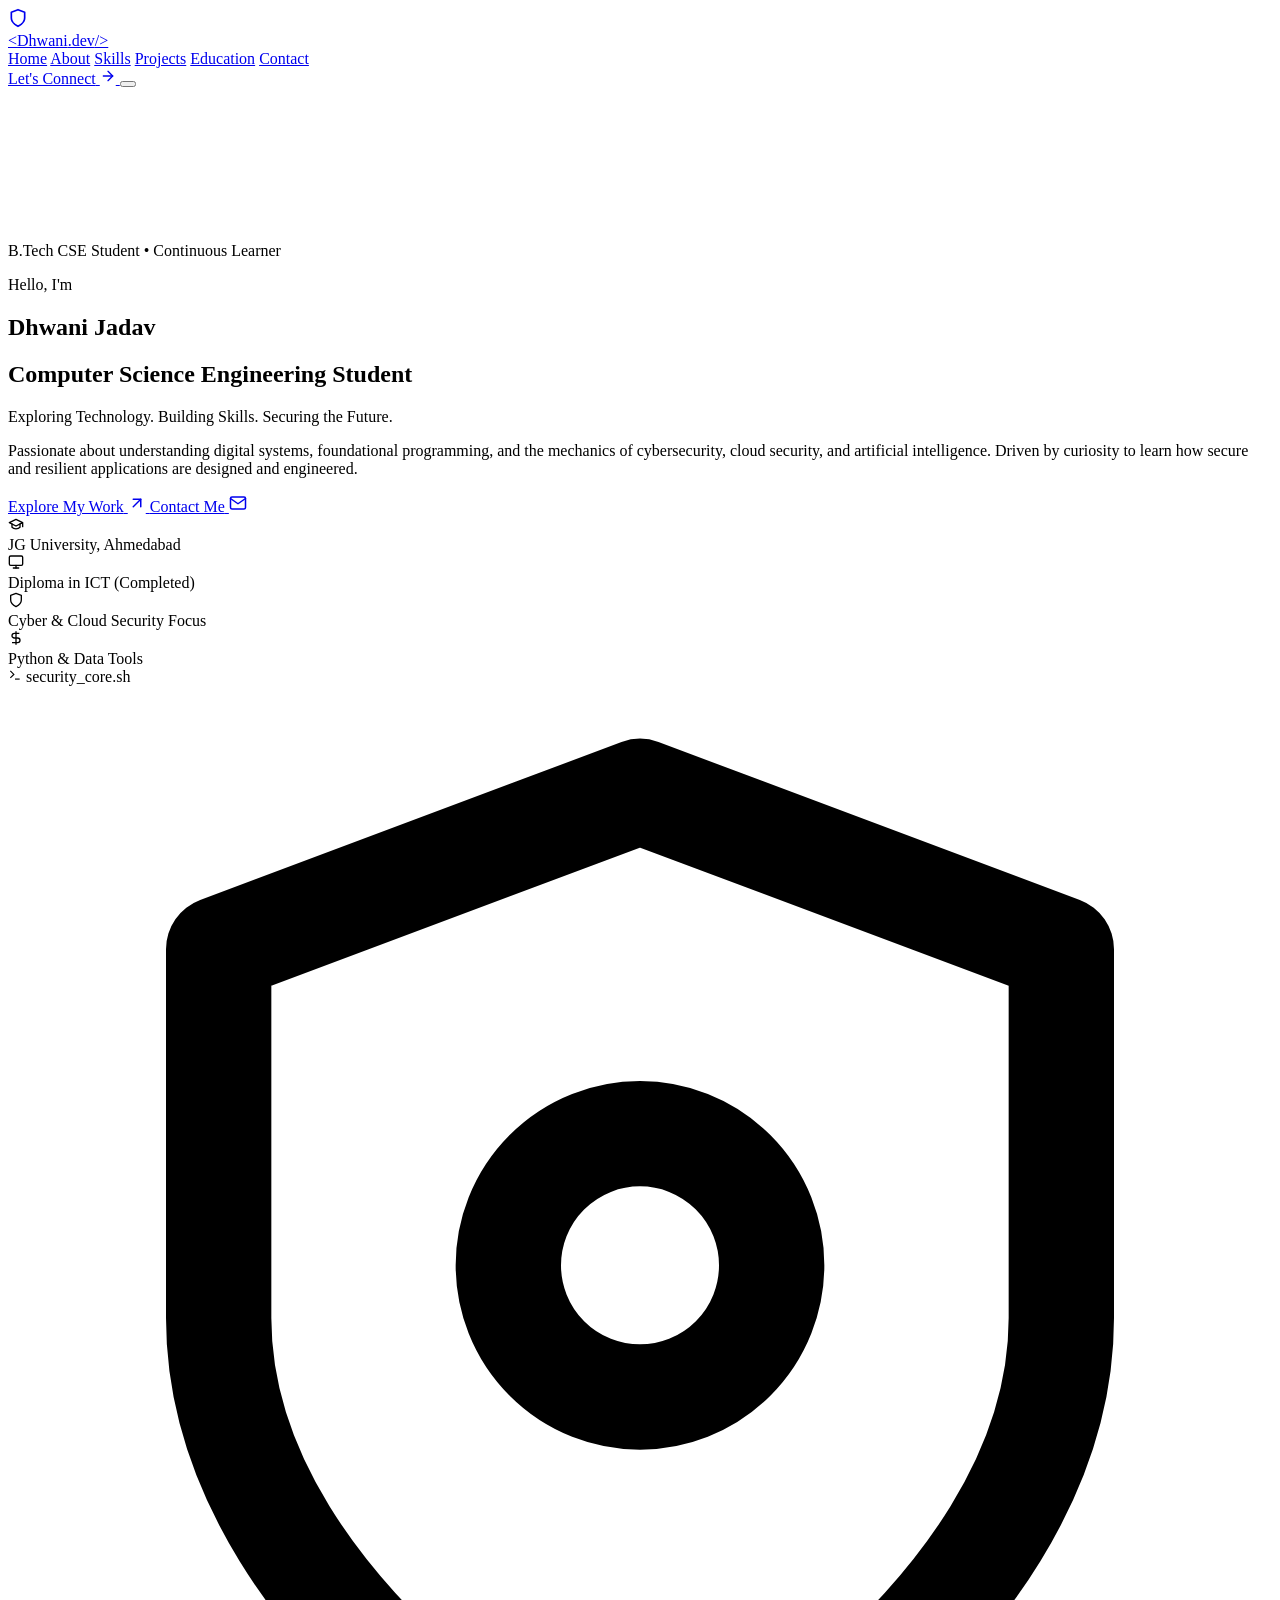
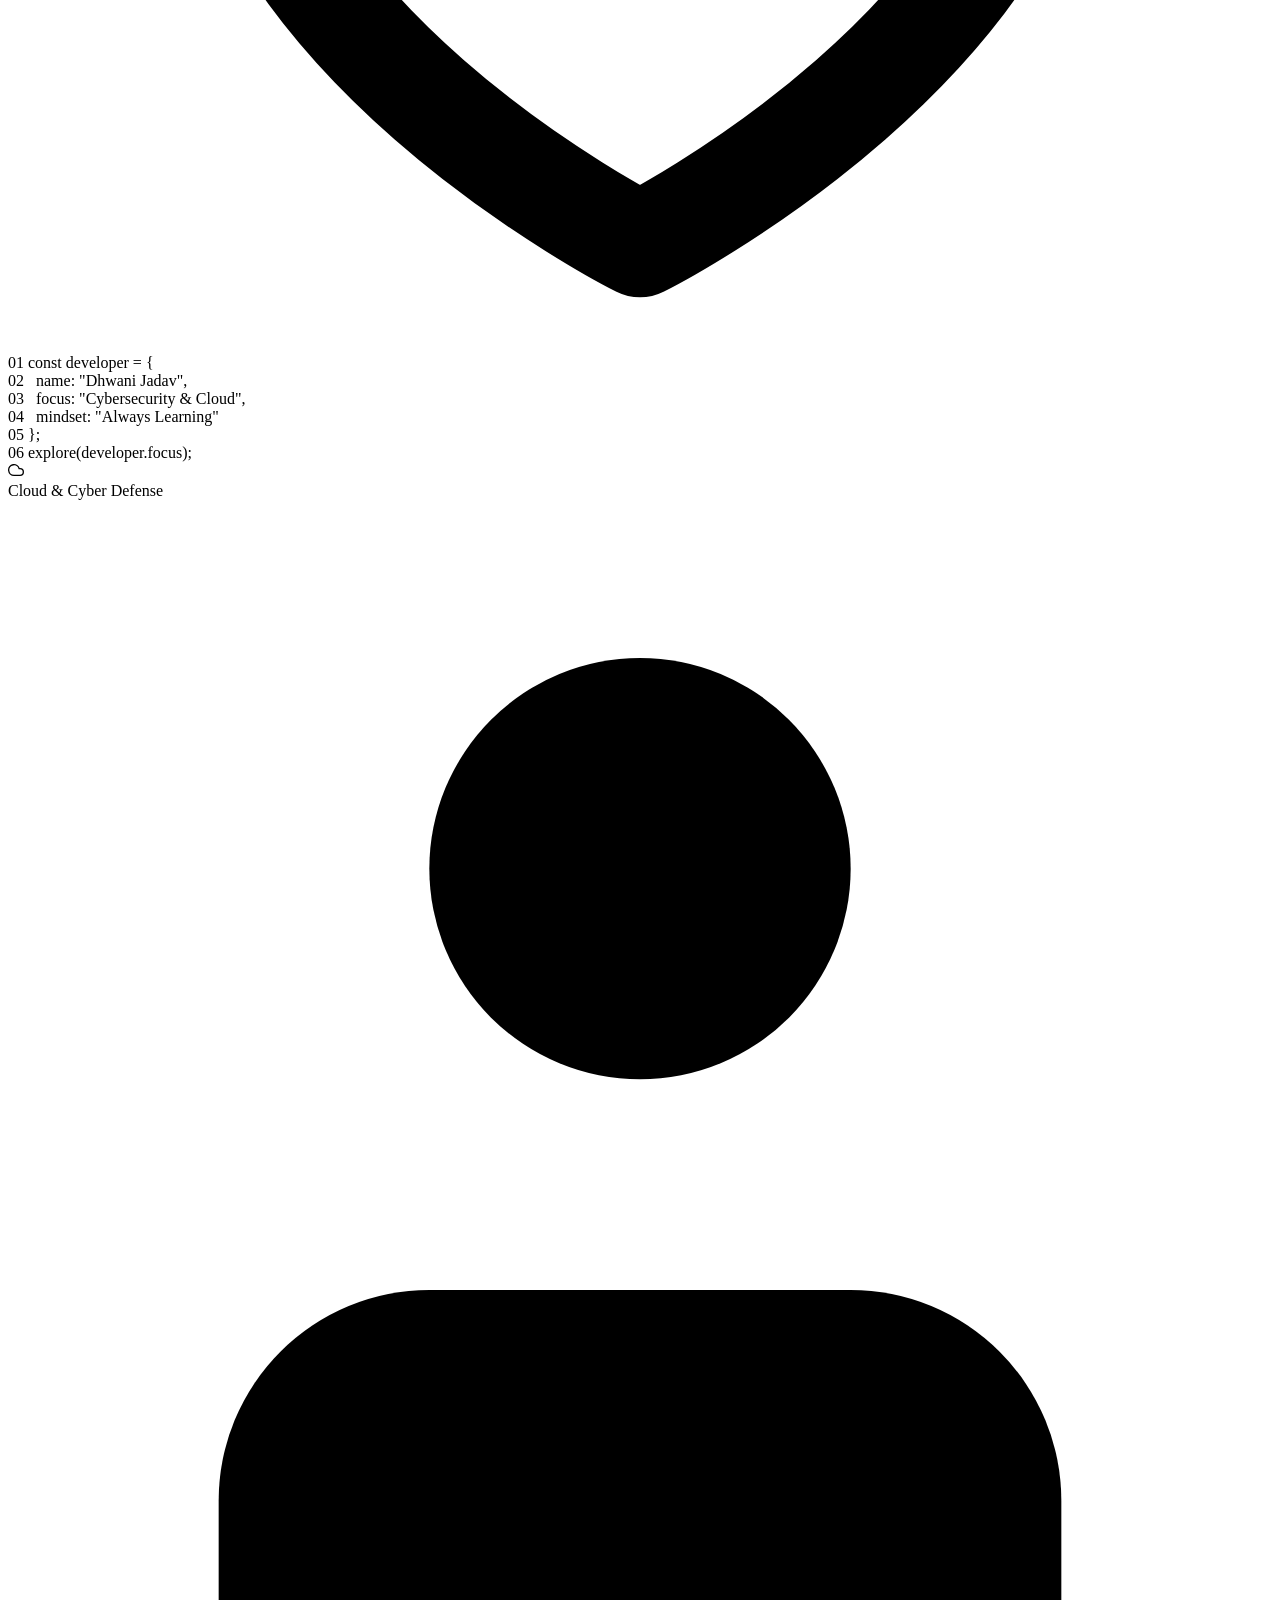
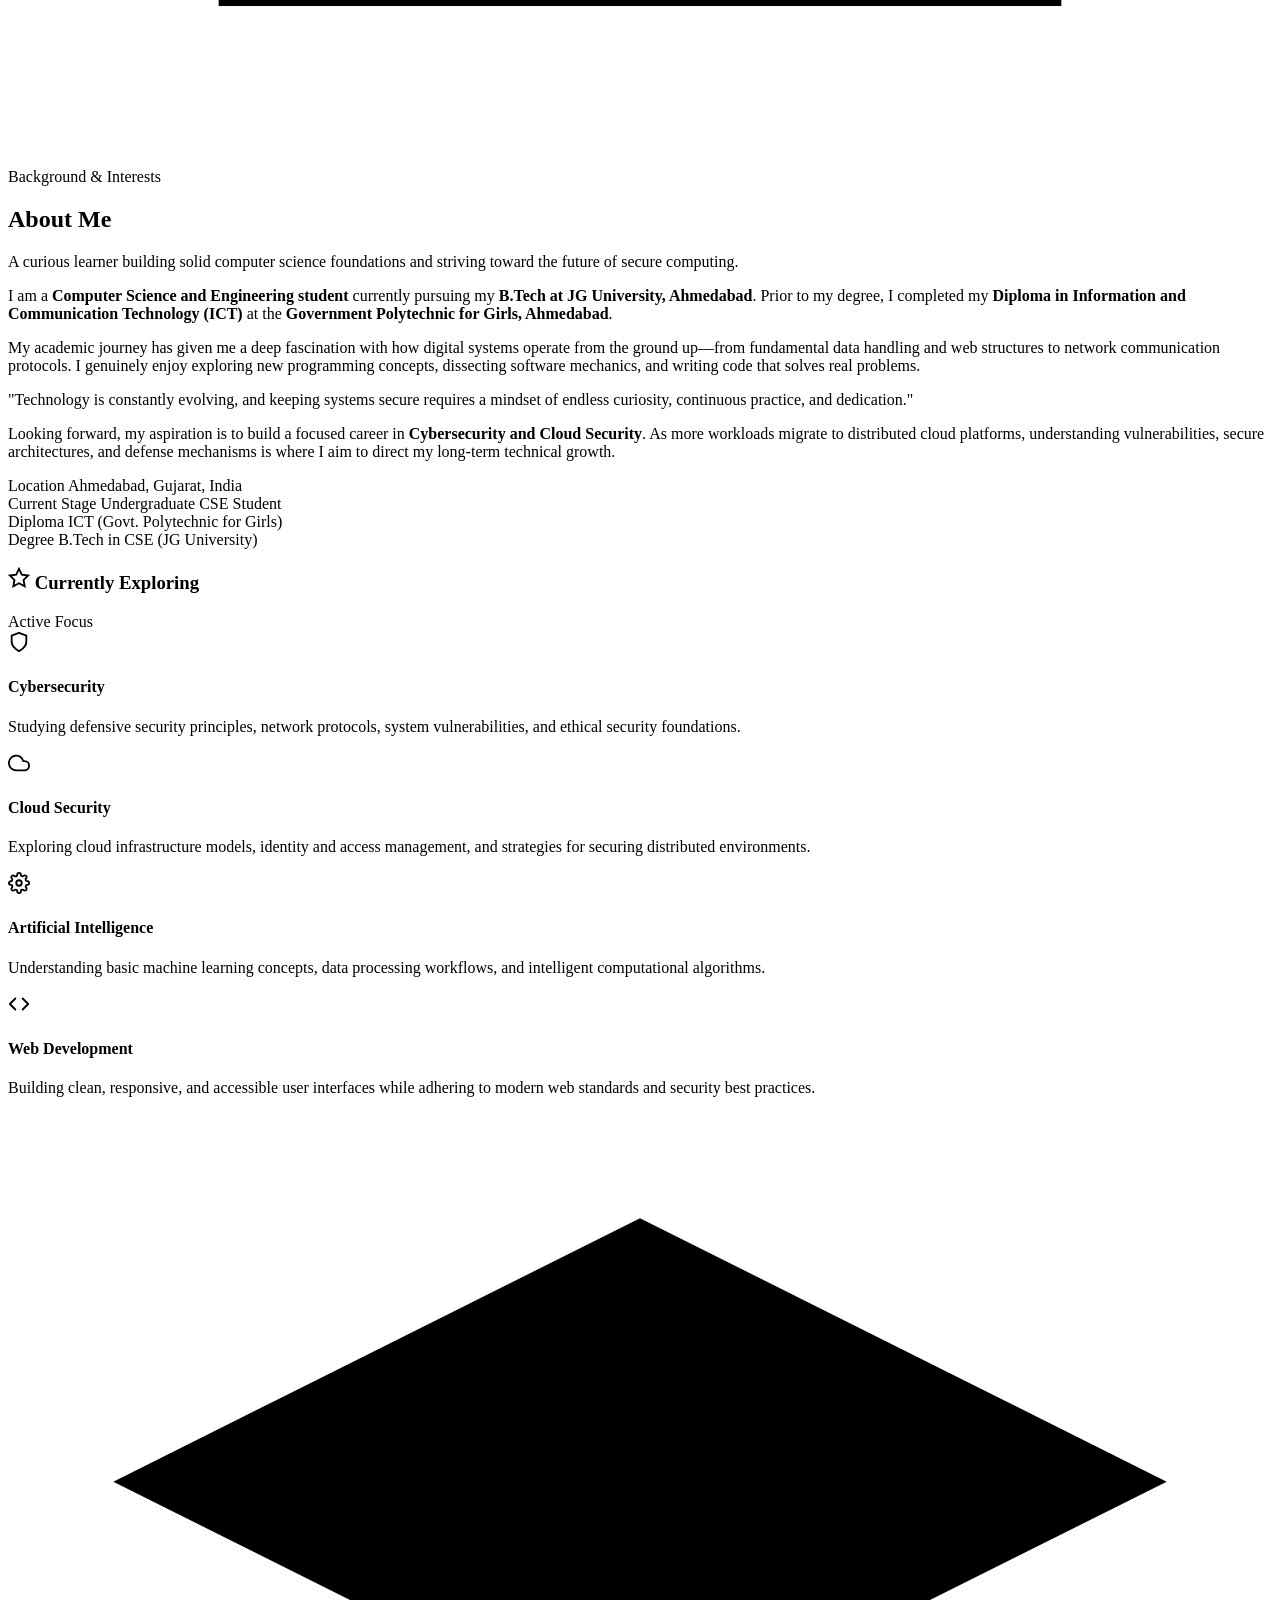
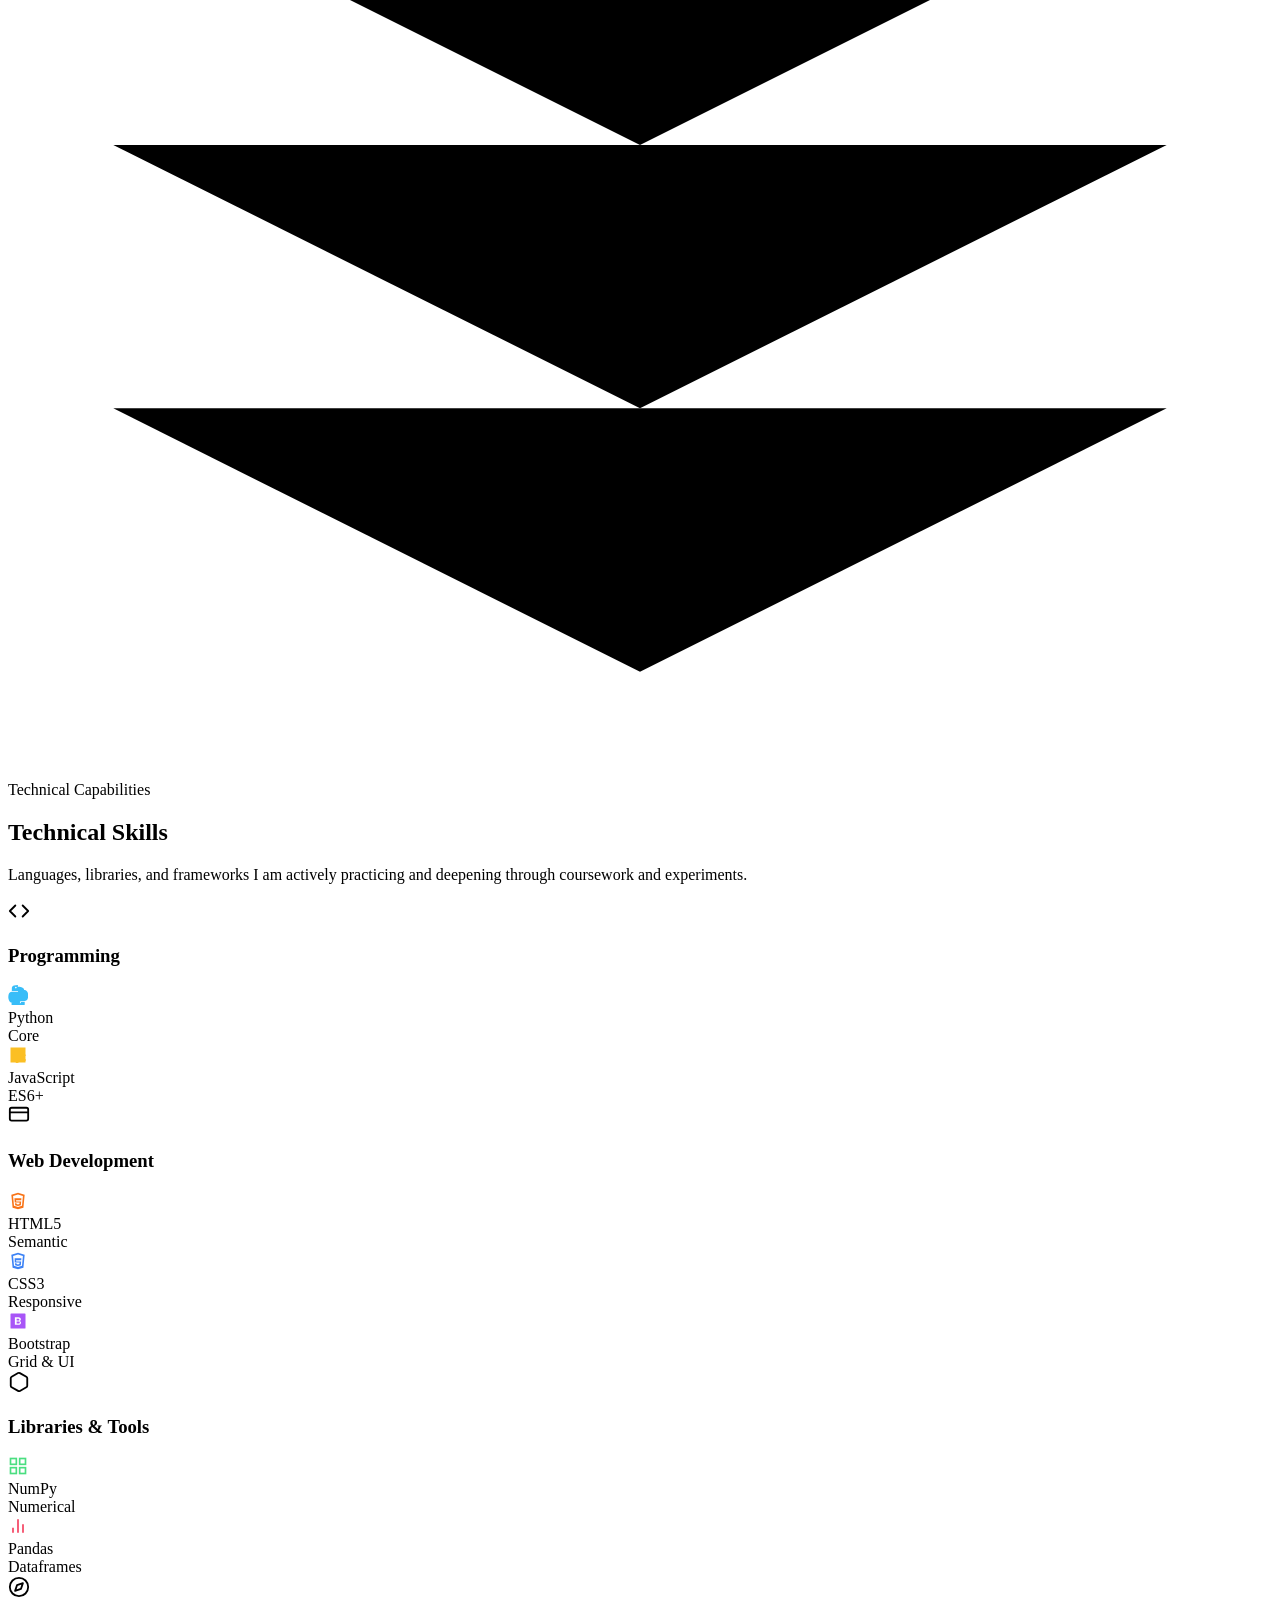
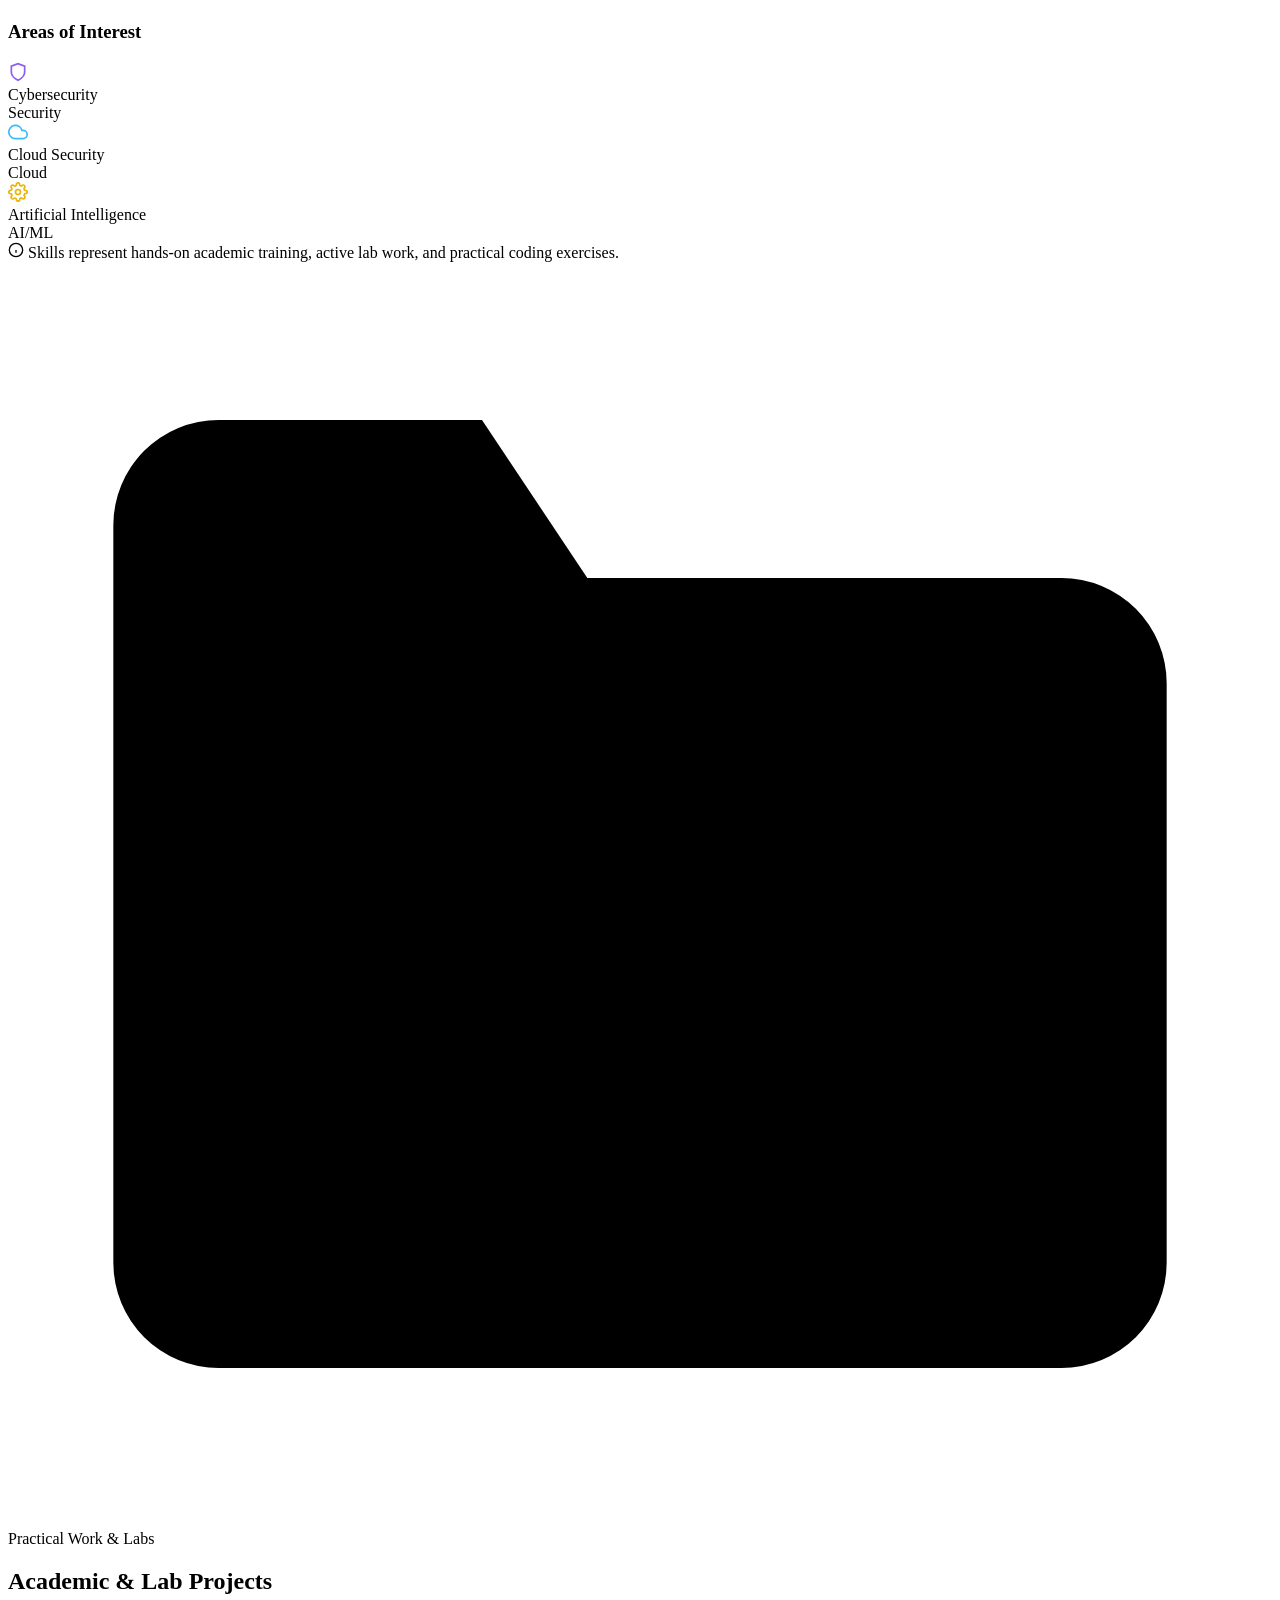
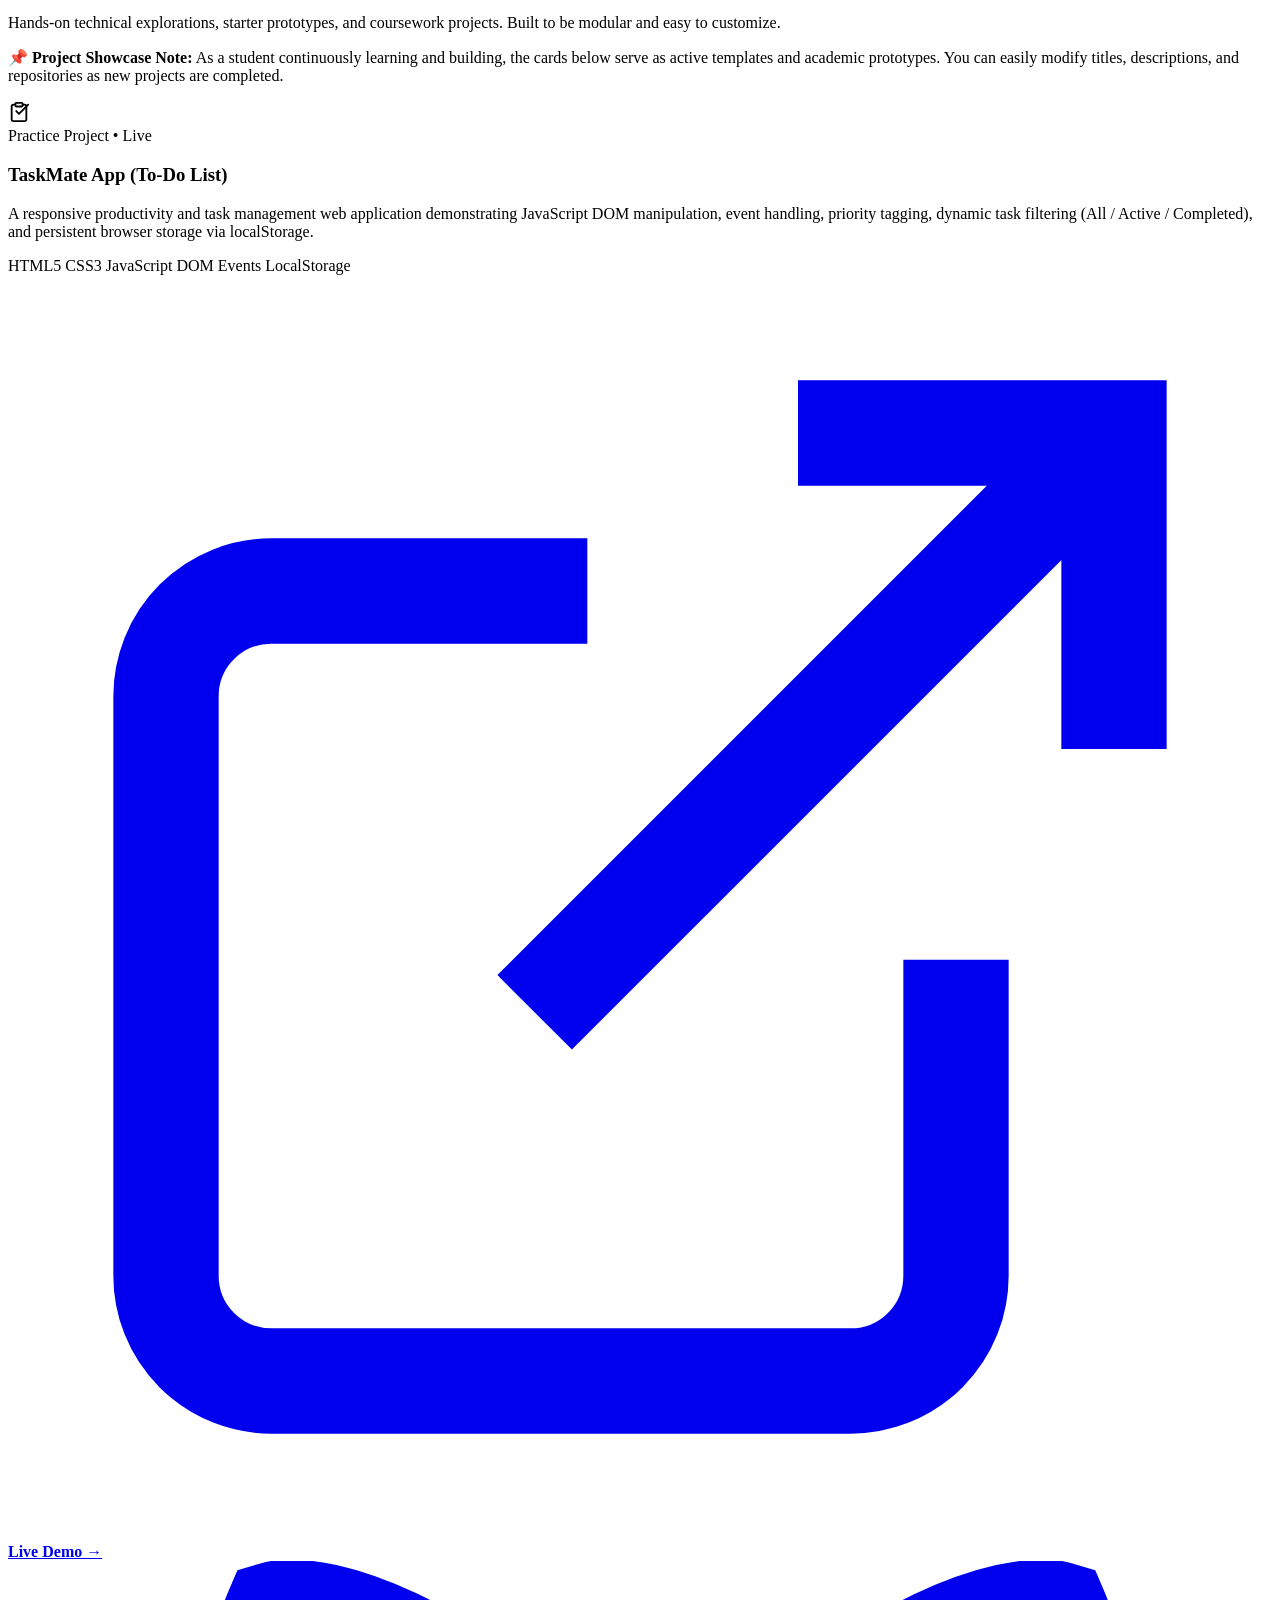
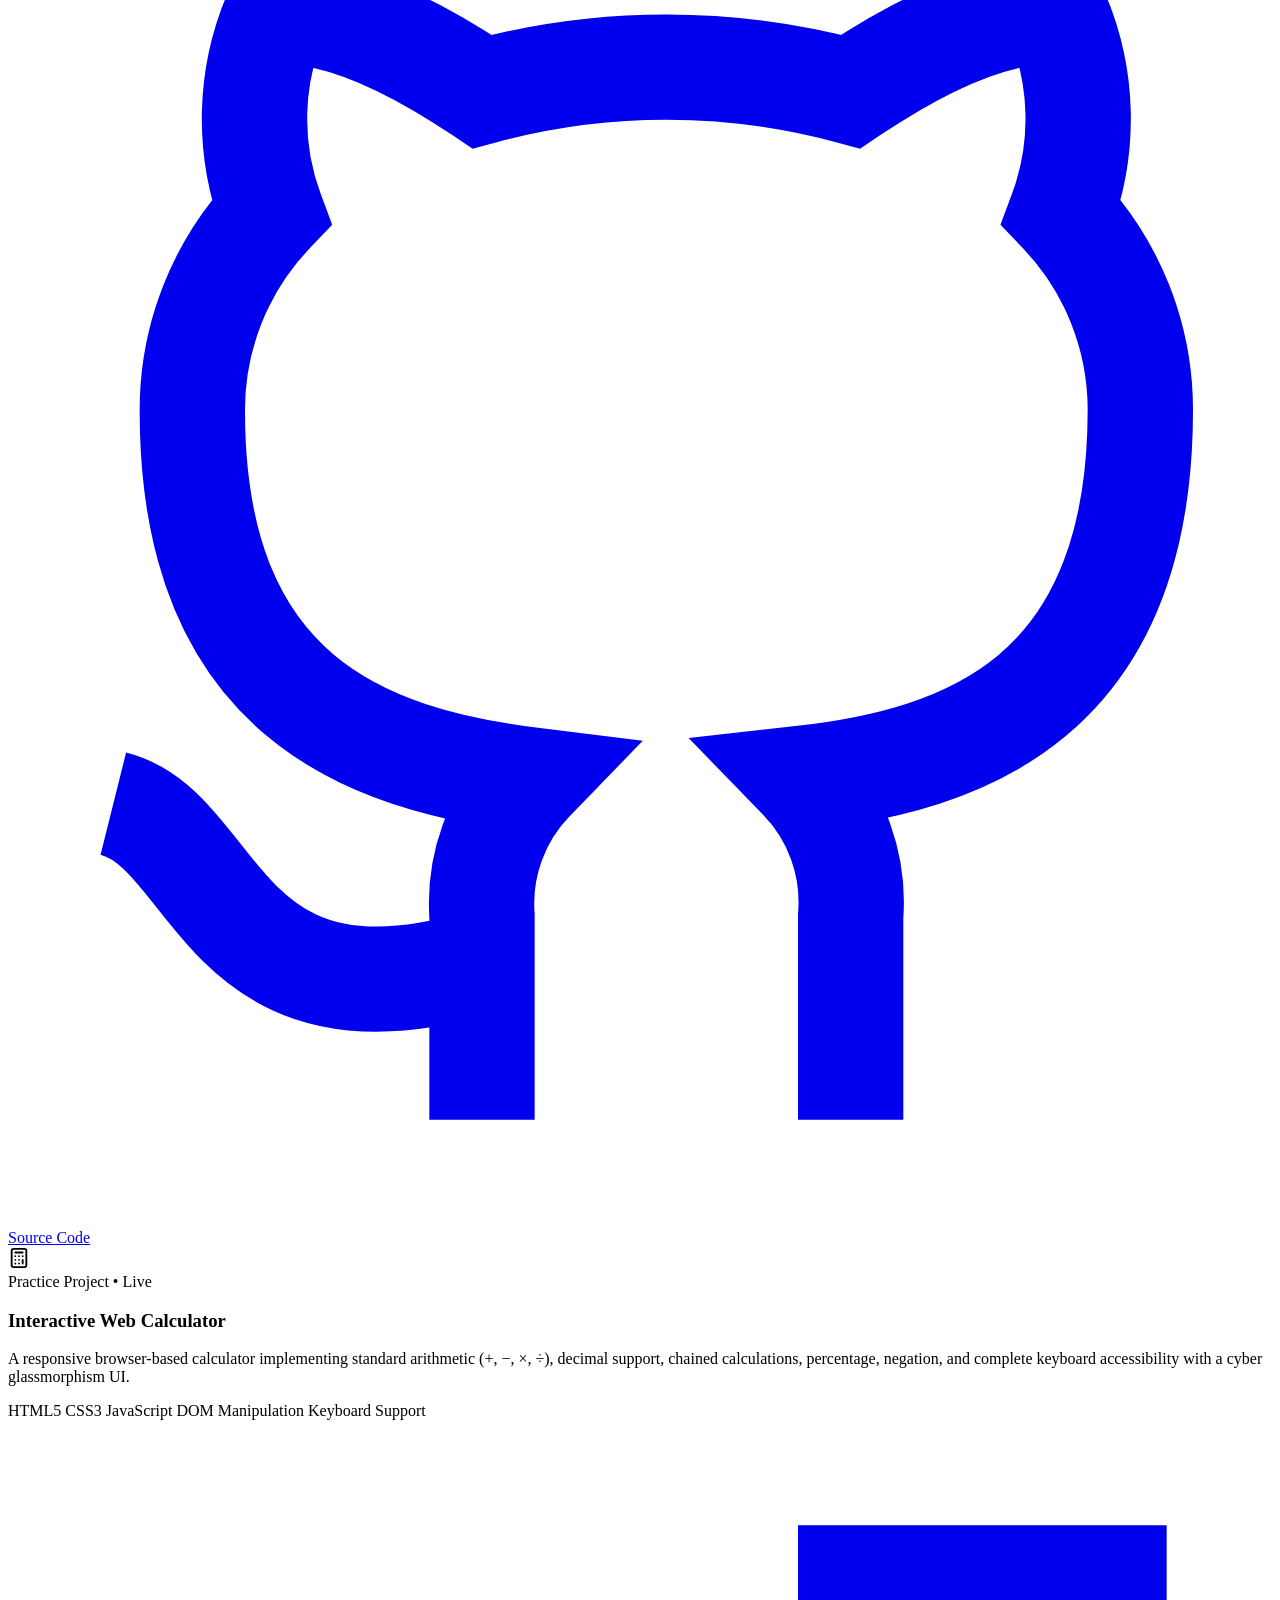
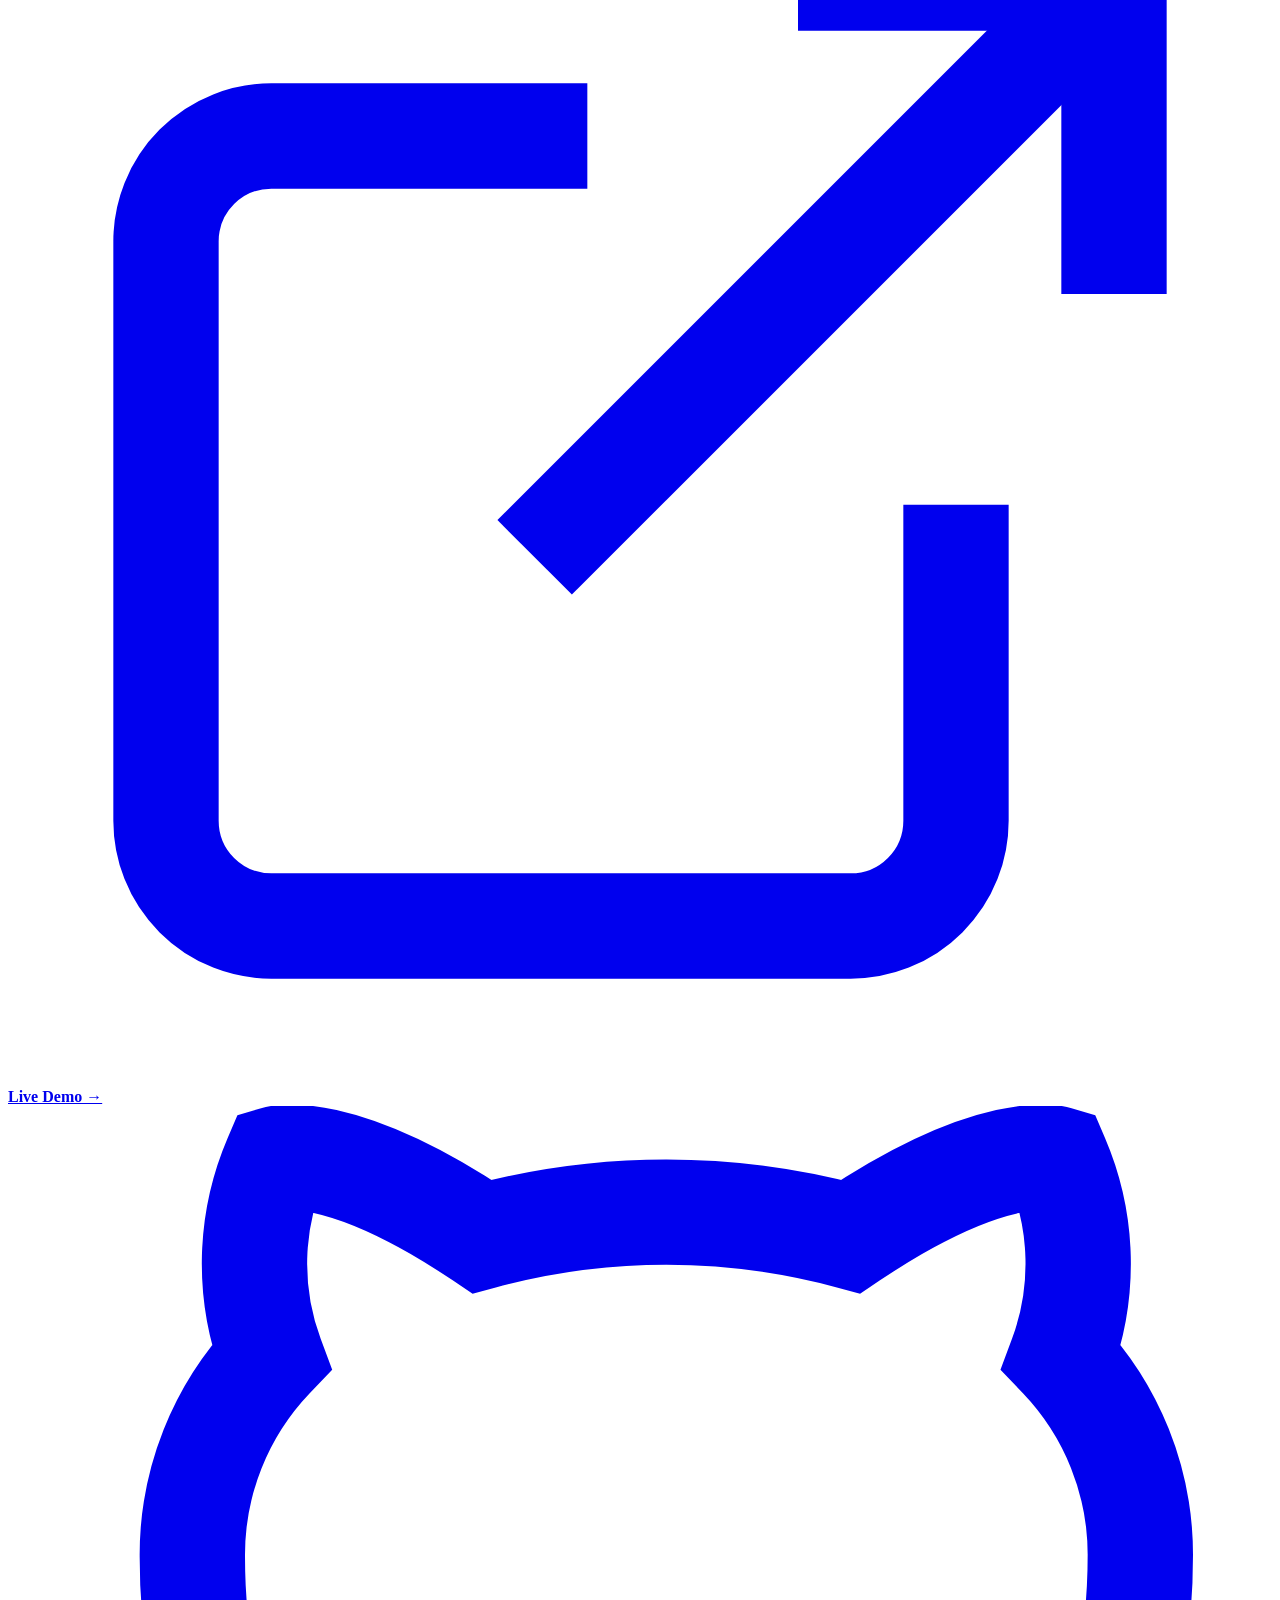
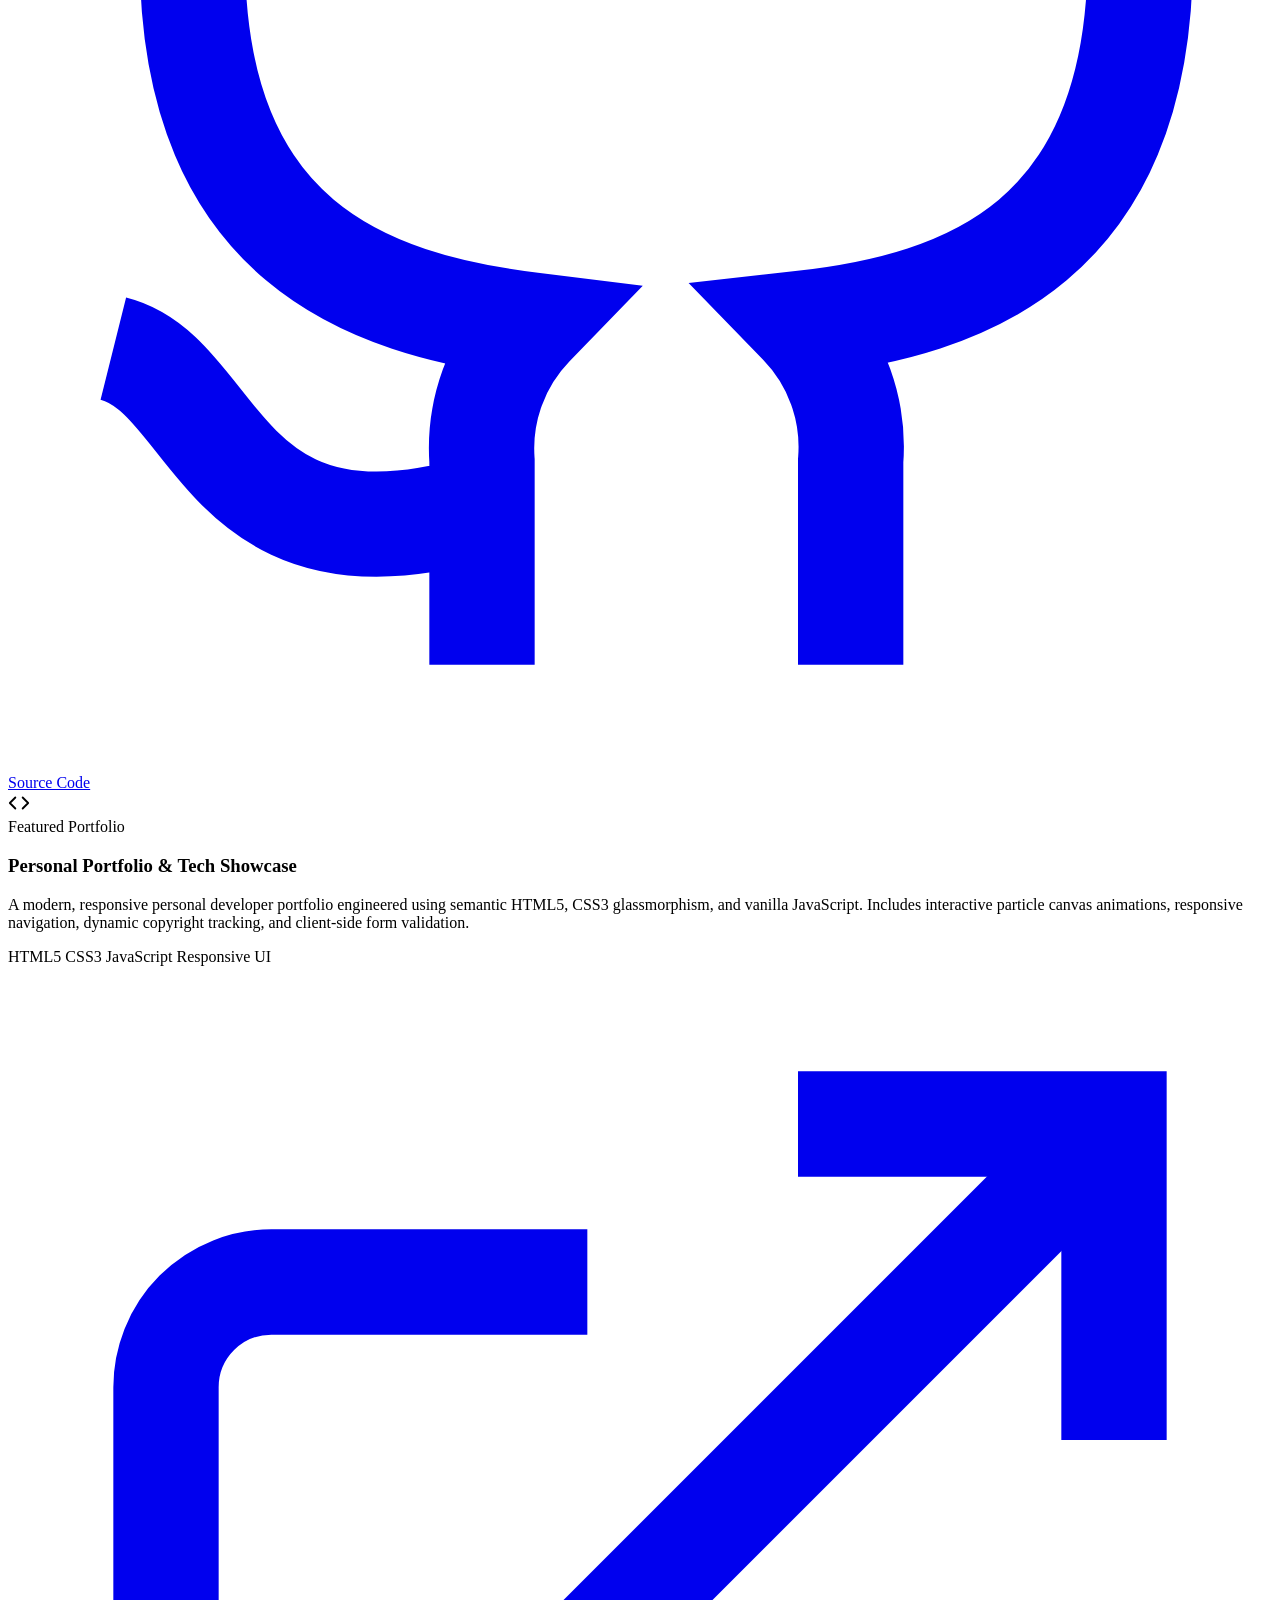
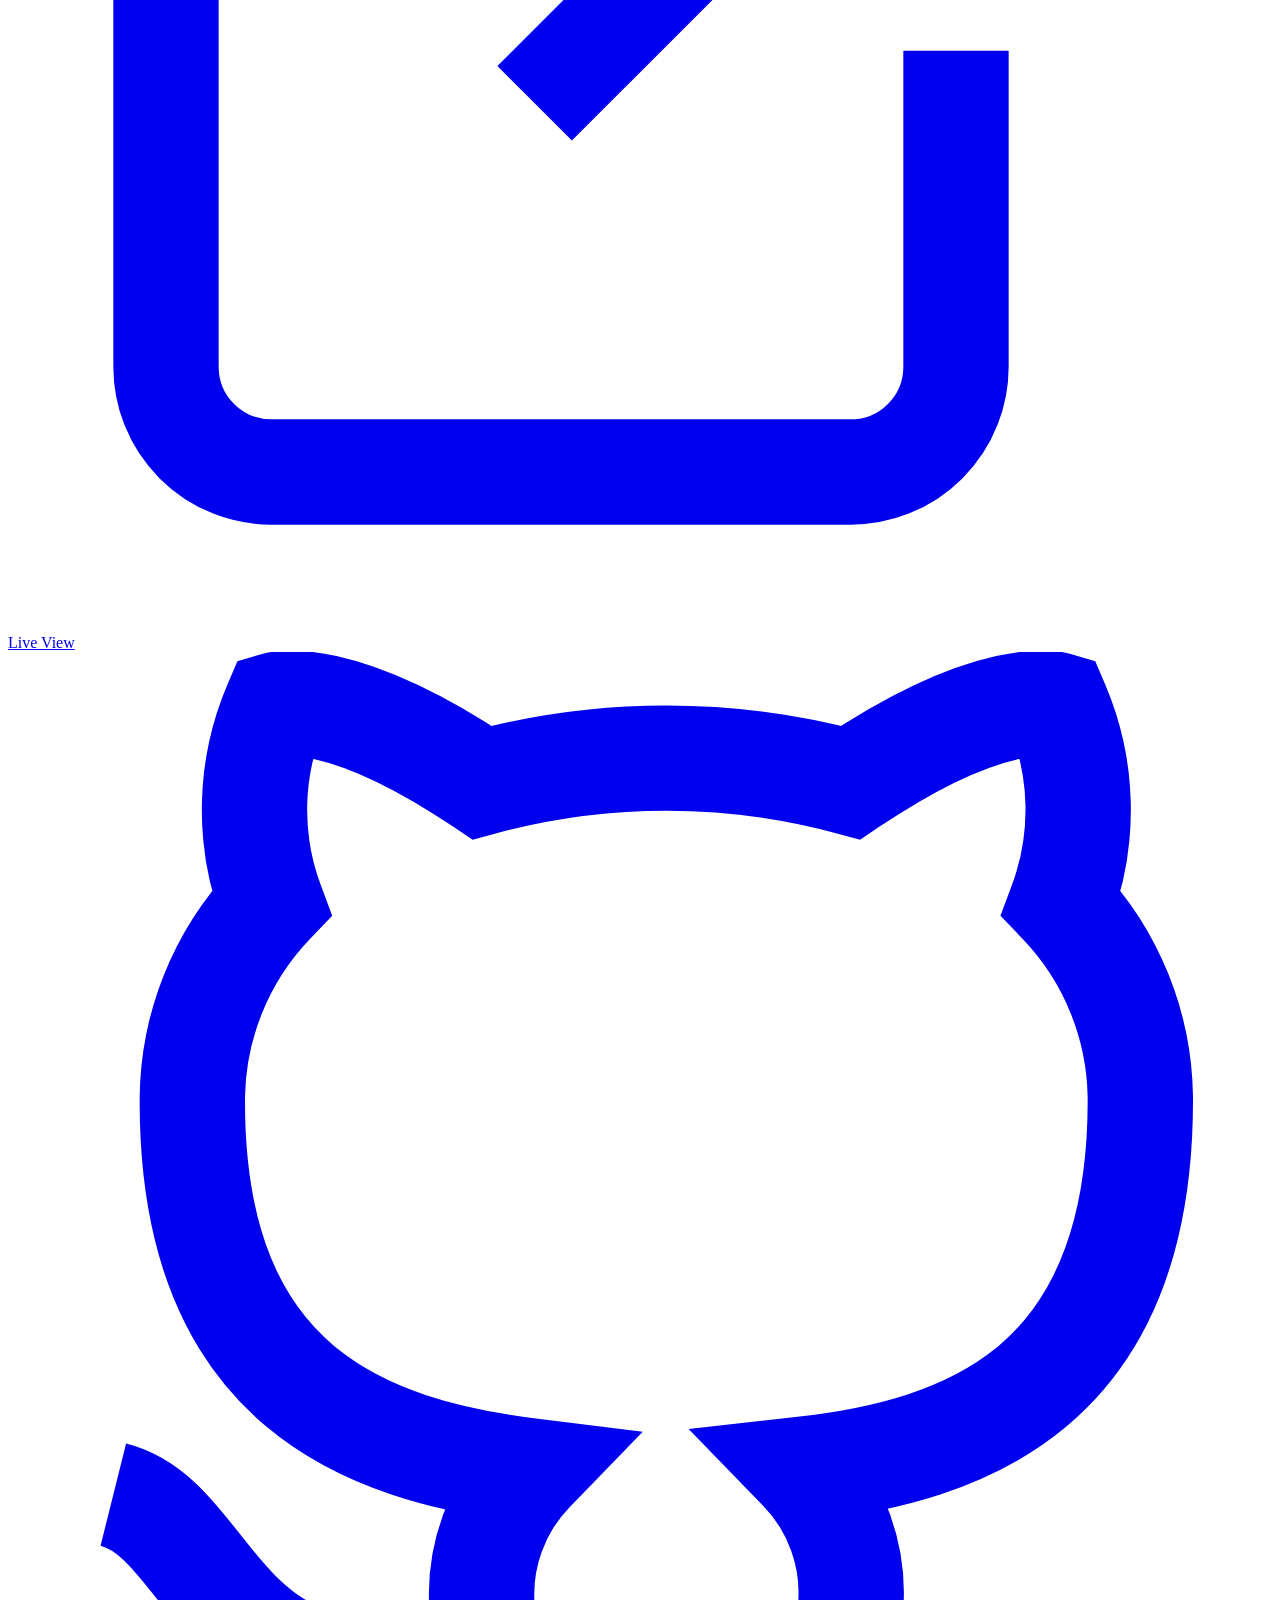
==== index.html @ 2478a81f "feat(html): implement semantic structure, navigation, and portfolio sections" ====
<!DOCTYPE html>
<html lang="en">

<head>
    <meta charset="UTF-8">
    <meta name="viewport" content="width=device-width, initial-scale=1.0">
    <meta name="description"
        content="Dhwani Jadav - Computer Science Engineering Student at JG University. Aspiring cybersecurity and cloud security professional. Exploring technology, programming, and secure digital systems.">
    <meta name="keywords"
        content="Dhwani Jadav, Portfolio, Computer Science, Cybersecurity, Cloud Security, Python, Web Development, JG University">
    <meta name="author" content="Dhwani Jadav">
    <title>Dhwani Jadav | Computer Science Engineering Student & Tech Explorer</title>

    <!-- Google Fonts: Plus Jakarta Sans & JetBrains Mono -->
    <link rel="preconnect" href="https://fonts.googleapis.com">
    <link rel="preconnect" href="https://fonts.gstatic.com" crossorigin>
    <link
        href="https://fonts.googleapis.com/css2?family=JetBrains+Mono:wght@400;500;600&family=Plus+Jakarta+Sans:wght@400;500;600;700;800&display=swap"
        rel="stylesheet">

    <!-- Core Stylesheet -->
    <link rel="stylesheet" href="style.css">
</head>

<body>

    <!-- Background Ambient Glowing Orbs -->
    <div class="ambient-glow" aria-hidden="true">
        <div class="glow-orb glow-orb-1"></div>
        <div class="glow-orb glow-orb-2"></div>
        <div class="glow-orb glow-orb-3"></div>
    </div>

    <!-- Background Cyber Grid Mesh -->
    <div class="cyber-grid" aria-hidden="true"></div>

    <!-- ==========================================================================
       HEADER & NAVIGATION BAR
       ========================================================================== -->
    <header class="navbar" role="banner">
        <div class="container nav-container">
            <!-- Personal Logo -->
            <a href="#home" class="nav-logo" aria-label="Dhwani Jadav Home">
                <div class="logo-icon">
                    <!-- Cyber Shield Icon -->
                    <svg viewBox="0 0 24 24" width="20" height="20" fill="none" stroke="currentColor" stroke-width="2"
                        stroke-linecap="round" stroke-linejoin="round">
                        <path d="M12 22s8-4 8-10V5l-8-3-8 3v7c0 6 8 10 8 10z" />
                    </svg>
                </div>
                <div class="logo-text">
                    <span class="logo-bracket">&lt;</span>Dhwani<span class="logo-accent">.dev</span><span
                        class="logo-bracket">/&gt;</span>
                </div>
            </a>

            <!-- Navigation Links -->
            <nav class="nav-menu" role="navigation" aria-label="Main Navigation">
                <a href="#home" class="nav-link active">Home</a>
                <a href="#about" class="nav-link">About</a>
                <a href="#skills" class="nav-link">Skills</a>
                <a href="#projects" class="nav-link">Projects</a>
                <a href="#education" class="nav-link">Education</a>
                <a href="#contact" class="nav-link">Contact</a>
            </nav>

            <!-- Desktop Connect CTA -->
            <a href="#contact" class="nav-cta-btn">
                <span>Let's Connect</span>
                <svg viewBox="0 0 24 24" width="16" height="16" fill="none" stroke="currentColor" stroke-width="2"
                    stroke-linecap="round" stroke-linejoin="round">
                    <line x1="5" y1="12" x2="19" y2="12"></line>
                    <polyline points="12 5 19 12 12 19"></polyline>
                </svg>
            </a>

            <!-- Mobile Hamburger Toggle Button -->
            <button class="nav-toggle" aria-label="Toggle Navigation Menu" aria-expanded="false">
                <span></span>
                <span></span>
                <span></span>
            </button>
        </div>
    </header>

    <!-- ==========================================================================
       MAIN CONTENT
       ========================================================================== -->
    <main id="main-content">

        <!-- ------------------------------------------------------------------------
         1. HERO SECTION
         ------------------------------------------------------------------------ -->
        <section id="home" class="hero" aria-label="Hero Section">
            <!-- Interactive Particle Canvas -->
            <canvas id="hero-canvas"></canvas>

            <div class="container hero-grid">
                <!-- Hero Text & Intro -->
                <div class="hero-content">
                    <div class="status-badge">
                        <span class="pulse-dot"></span>
                        <span>B.Tech CSE Student &bull; Continuous Learner</span>
                    </div>

                    <p class="hero-greeting">Hello, I'm</p>
                    <h1 class="hero-name"><span class="gradient-text">Dhwani Jadav</span></h1>
                    <h2 class="hero-role">Computer Science Engineering Student</h2>
                    <p class="hero-subtitle">Exploring Technology. Building Skills. Securing the Future.</p>

                    <p class="hero-description">
                        Passionate about understanding digital systems, foundational programming, and the mechanics of
                        cybersecurity, cloud security, and artificial intelligence. Driven by curiosity to learn how
                        secure
                        and resilient applications are designed and engineered.
                    </p>

                    <div class="hero-actions">
                        <a href="#projects" class="btn btn-primary">
                            <span>Explore My Work</span>
                            <svg viewBox="0 0 24 24" width="18" height="18" fill="none" stroke="currentColor"
                                stroke-width="2" stroke-linecap="round" stroke-linejoin="round">
                                <line x1="7" y1="17" x2="17" y2="7"></line>
                                <polyline points="7 7 17 7 17 17"></polyline>
                            </svg>
                        </a>
                        <a href="#contact" class="btn btn-secondary">
                            <span>Contact Me</span>
                            <svg viewBox="0 0 24 24" width="18" height="18" fill="none" stroke="currentColor"
                                stroke-width="2" stroke-linecap="round" stroke-linejoin="round">
                                <path d="M4 4h16c1.1 0 2 .9 2 2v12c0 1.1-.9 2-2 2H4c-1.1 0-2-.9-2-2V6c0-1.1.9-2 2-2z">
                                </path>
                                <polyline points="22,6 12,13 2,6"></polyline>
                            </svg>
                        </a>
                    </div>

                    <!-- Quick Highlight Badges -->
                    <div class="hero-highlights">
                        <div class="highlight-item">
                            <div class="highlight-icon">
                                <svg viewBox="0 0 24 24" width="16" height="16" fill="none" stroke="currentColor"
                                    stroke-width="2" stroke-linecap="round" stroke-linejoin="round">
                                    <path d="M22 10v6M2 10l10-5 10 5-10 5z"></path>
                                    <path d="M6 12v5c3 3 9 3 12 0v-5"></path>
                                </svg>
                            </div>
                            <span>JG University, Ahmedabad</span>
                        </div>

                        <div class="highlight-item">
                            <div class="highlight-icon">
                                <svg viewBox="0 0 24 24" width="16" height="16" fill="none" stroke="currentColor"
                                    stroke-width="2" stroke-linecap="round" stroke-linejoin="round">
                                    <rect x="2" y="3" width="20" height="14" rx="2" ry="2"></rect>
                                    <line x1="8" y1="21" x2="16" y2="21"></line>
                                    <line x1="12" y1="17" x2="12" y2="21"></line>
                                </svg>
                            </div>
                            <span>Diploma in ICT (Completed)</span>
                        </div>

                        <div class="highlight-item">
                            <div class="highlight-icon">
                                <svg viewBox="0 0 24 24" width="16" height="16" fill="none" stroke="currentColor"
                                    stroke-width="2" stroke-linecap="round" stroke-linejoin="round">
                                    <path d="M12 22s8-4 8-10V5l-8-3-8 3v7c0 6 8 10 8 10z" />
                                </svg>
                            </div>
                            <span>Cyber & Cloud Security Focus</span>
                        </div>
                    </div>
                </div>

                <!-- Hero Tech Visual (Futuristic Cyber Terminal & Core) -->
                <div class="hero-visual" aria-hidden="true">
                    <div class="tech-card-wrapper">

                        <!-- Floating Top Badge -->
                        <div class="floating-badge badge-top-left">
                            <div class="badge-icon">
                                <svg viewBox="0 0 24 24" width="16" height="16" fill="none" stroke="currentColor"
                                    stroke-width="2">
                                    <path d="M12 2v20M17 5H9.5a3.5 3.5 0 0 0 0 7h5a3.5 3.5 0 0 1 0 7H6"></path>
                                </svg>
                            </div>
                            <span>Python &amp; Data Tools</span>
                        </div>

                        <!-- Terminal Visual Card -->
                        <div class="tech-terminal-card">
                            <div class="terminal-header">
                                <div class="terminal-dots">
                                    <span></span>
                                    <span></span>
                                    <span></span>
                                </div>
                                <div class="terminal-title">
                                    <svg viewBox="0 0 24 24" width="14" height="14" fill="none" stroke="currentColor"
                                        stroke-width="2">
                                        <polyline points="4 17 10 11 4 5"></polyline>
                                        <line x1="12" y1="19" x2="20" y2="19"></line>
                                    </svg>
                                    <span>security_core.sh</span>
                                </div>
                            </div>

                            <!-- Central Cyber Core Graphic -->
                            <div class="cyber-core-display">
                                <div class="shield-graphic-container">
                                    <div class="shield-ring"></div>
                                    <div class="shield-ring-inner"></div>
                                    <div class="shield-center-icon">
                                        <svg viewBox="0 0 24 24" fill="none" stroke="currentColor" stroke-width="2"
                                            stroke-linecap="round" stroke-linejoin="round">
                                            <path d="M12 22s8-4 8-10V5l-8-3-8 3v7c0 6 8 10 8 10z" />
                                            <circle cx="12" cy="11" r="2.5"></circle>
                                        </svg>
                                    </div>
                                </div>
                            </div>

                            <!-- Terminal Code Snippet -->
                            <div class="terminal-code-body">
                                <div class="code-line">
                                    <span class="line-num">01</span>
                                    <span><span class="code-keyword">const</span> <span
                                            class="code-var">developer</span> = {</span>
                                </div>
                                <div class="code-line">
                                    <span class="line-num">02</span>
                                    <span>&nbsp;&nbsp;name: <span class="code-str">"Dhwani Jadav"</span>,</span>
                                </div>
                                <div class="code-line">
                                    <span class="line-num">03</span>
                                    <span>&nbsp;&nbsp;focus: <span class="code-str">"Cybersecurity &amp;
                                            Cloud"</span>,</span>
                                </div>
                                <div class="code-line">
                                    <span class="line-num">04</span>
                                    <span>&nbsp;&nbsp;mindset: <span class="code-str">"Always Learning"</span></span>
                                </div>
                                <div class="code-line">
                                    <span class="line-num">05</span>
                                    <span>};</span>
                                </div>
                                <div class="code-line">
                                    <span class="line-num">06</span>
                                    <span><span class="code-func">explore</span>(developer.focus);</span>
                                </div>
                            </div>
                        </div>

                        <!-- Floating Bottom Badge -->
                        <div class="floating-badge badge-bottom-right">
                            <div class="badge-icon">
                                <svg viewBox="0 0 24 24" width="16" height="16" fill="none" stroke="currentColor"
                                    stroke-width="2">
                                    <path d="M18 10h-1.26A8 8 0 1 0 9 20h9a5 5 0 0 0 0-10z"></path>
                                </svg>
                            </div>
                            <span>Cloud &amp; Cyber Defense</span>
                        </div>

                    </div>
                </div>
            </div>
        </section>

        <!-- ------------------------------------------------------------------------
         2. ABOUT ME SECTION
         ------------------------------------------------------------------------ -->
        <section id="about" class="section" aria-label="About Me Section">
            <div class="container">

                <div class="section-header">
                    <div class="section-tag">
                        <svg viewBox="0 0 24 24">
                            <path d="M20 21v-2a4 4 0 0 0-4-4H8a4 4 0 0 0-4 4v2"></path>
                            <circle cx="12" cy="7" r="4"></circle>
                        </svg>
                        <span>Background &amp; Interests</span>
                    </div>
                    <h2 class="section-title">About <span class="gradient-text">Me</span></h2>
                    <p class="section-subtitle">
                        A curious learner building solid computer science foundations and striving toward the future of
                        secure computing.
                    </p>
                </div>

                <div class="about-grid">
                    <!-- Left Column: Biography & Mindset -->
                    <div class="about-narrative">
                        <p class="about-paragraph">
                            I am a <strong>Computer Science and Engineering student</strong> currently pursuing my
                            <strong>B.Tech at JG University, Ahmedabad</strong>. Prior to my degree, I completed my
                            <strong>Diploma in Information and Communication Technology (ICT)</strong> at the
                            <strong>Government Polytechnic for Girls, Ahmedabad</strong>.
                        </p>

                        <p class="about-paragraph">
                            My academic journey has given me a deep fascination with how digital systems operate from
                            the ground up—from fundamental
                            data handling and web structures to network communication protocols. I genuinely enjoy
                            exploring new programming
                            concepts, dissecting software mechanics, and writing code that solves real problems.
                        </p>

                        <div class="about-quote-box">
                            "Technology is constantly evolving, and keeping systems secure requires a mindset of endless
                            curiosity, continuous practice, and dedication."
                        </div>

                        <p class="about-paragraph">
                            Looking forward, my aspiration is to build a focused career in <strong>Cybersecurity and
                                Cloud Security</strong>.
                            As more workloads migrate to distributed cloud platforms, understanding vulnerabilities,
                            secure architectures, and defense mechanisms
                            is where I aim to direct my long-term technical growth.
                        </p>

                        <!-- Quick Facts Grid -->
                        <div class="about-quick-facts">
                            <div class="fact-item">
                                <span class="fact-label">Location</span>
                                <span class="fact-value">Ahmedabad, Gujarat, India</span>
                            </div>
                            <div class="fact-item">
                                <span class="fact-label">Current Stage</span>
                                <span class="fact-value">Undergraduate CSE Student</span>
                            </div>
                            <div class="fact-item">
                                <span class="fact-label">Diploma</span>
                                <span class="fact-value">ICT (Govt. Polytechnic for Girls)</span>
                            </div>
                            <div class="fact-item">
                                <span class="fact-label">Degree</span>
                                <span class="fact-value">B.Tech in CSE (JG University)</span>
                            </div>
                        </div>
                    </div>

                    <!-- Right Column: "Currently Exploring" Cards -->
                    <div class="exploring-container">
                        <div class="exploring-header">
                            <h3 class="exploring-title">
                                <svg viewBox="0 0 24 24" width="22" height="22" fill="none" stroke="currentColor"
                                    stroke-width="2">
                                    <polygon
                                        points="12 2 15.09 8.26 22 9.27 17 14.14 18.18 21.02 12 17.77 5.82 21.02 7 14.14 2 9.27 8.91 8.26 12 2">
                                    </polygon>
                                </svg>
                                <span>Currently Exploring</span>
                            </h3>
                            <span class="exploring-badge">Active Focus</span>
                        </div>

                        <!-- Exploring Card 1: Cybersecurity -->
                        <div class="exploring-card">
                            <div class="exploring-icon">
                                <svg viewBox="0 0 24 24" width="22" height="22" fill="none" stroke="currentColor"
                                    stroke-width="2" stroke-linecap="round" stroke-linejoin="round">
                                    <path d="M12 22s8-4 8-10V5l-8-3-8 3v7c0 6 8 10 8 10z" />
                                </svg>
                            </div>
                            <div class="exploring-info">
                                <h4>Cybersecurity</h4>
                                <p>Studying defensive security principles, network protocols, system vulnerabilities,
                                    and ethical security foundations.</p>
                            </div>
                        </div>

                        <!-- Exploring Card 2: Cloud Security -->
                        <div class="exploring-card">
                            <div class="exploring-icon">
                                <svg viewBox="0 0 24 24" width="22" height="22" fill="none" stroke="currentColor"
                                    stroke-width="2" stroke-linecap="round" stroke-linejoin="round">
                                    <path d="M18 10h-1.26A8 8 0 1 0 9 20h9a5 5 0 0 0 0-10z"></path>
                                </svg>
                            </div>
                            <div class="exploring-info">
                                <h4>Cloud Security</h4>
                                <p>Exploring cloud infrastructure models, identity and access management, and strategies
                                    for securing distributed environments.</p>
                            </div>
                        </div>

                        <!-- Exploring Card 3: Artificial Intelligence -->
                        <div class="exploring-card">
                            <div class="exploring-icon">
                                <svg viewBox="0 0 24 24" width="22" height="22" fill="none" stroke="currentColor"
                                    stroke-width="2" stroke-linecap="round" stroke-linejoin="round">
                                    <circle cx="12" cy="12" r="3"></circle>
                                    <path
                                        d="M19.4 15a1.65 1.65 0 0 0 .33 1.82l.06.06a2 2 0 0 1 0 2.83 2 2 0 0 1-2.83 0l-.06-.06a1.65 1.65 0 0 0-1.82-.33 1.65 1.65 0 0 0-1 1.51V21a2 2 0 0 1-2 2 2 2 0 0 1-2-2v-.09A1.65 1.65 0 0 0 9 19.4a1.65 1.65 0 0 0-1.82.33l-.06.06a2 2 0 0 1-2.83 0 2 2 0 0 1 0-2.83l.06-.06a1.65 1.65 0 0 0 .33-1.82 1.65 1.65 0 0 0-1.51-1H3a2 2 0 0 1-2-2 2 2 0 0 1 2-2h.09A1.65 1.65 0 0 0 4.6 9a1.65 1.65 0 0 0-.33-1.82l-.06-.06a2 2 0 0 1 0-2.83 2 2 0 0 1 2.83 0l.06.06a1.65 1.65 0 0 0 1.82.33H9a1.65 1.65 0 0 0 1-1.51V3a2 2 0 0 1 2-2 2 2 0 0 1 2 2v.09a1.65 1.65 0 0 0 1 1.51 1.65 1.65 0 0 0 1.82-.33l.06-.06a2 2 0 0 1 2.83 0 2 2 0 0 1 0 2.83l-.06.06a1.65 1.65 0 0 0-.33 1.82V9a1.65 1.65 0 0 0 1.51 1H21a2 2 0 0 1 2 2 2 2 0 0 1-2 2h-.09a1.65 1.65 0 0 0-1.51 1z">
                                    </path>
                                </svg>
                            </div>
                            <div class="exploring-info">
                                <h4>Artificial Intelligence</h4>
                                <p>Understanding basic machine learning concepts, data processing workflows, and
                                    intelligent computational algorithms.</p>
                            </div>
                        </div>

                        <!-- Exploring Card 4: Web Development -->
                        <div class="exploring-card">
                            <div class="exploring-icon">
                                <svg viewBox="0 0 24 24" width="22" height="22" fill="none" stroke="currentColor"
                                    stroke-width="2" stroke-linecap="round" stroke-linejoin="round">
                                    <polyline points="16 18 22 12 16 6"></polyline>
                                    <polyline points="8 6 2 12 8 18"></polyline>
                                </svg>
                            </div>
                            <div class="exploring-info">
                                <h4>Web Development</h4>
                                <p>Building clean, responsive, and accessible user interfaces while adhering to modern
                                    web standards and security best practices.</p>
                            </div>
                        </div>

                    </div>
                </div>

            </div>
        </section>

        <!-- ------------------------------------------------------------------------
         3. SKILLS SECTION
         ------------------------------------------------------------------------ -->
        <section id="skills" class="section" aria-label="Skills Section">
            <div class="container">

                <div class="section-header">
                    <div class="section-tag">
                        <svg viewBox="0 0 24 24">
                            <polygon points="12 2 2 7 12 12 22 7 12 2"></polygon>
                            <polyline points="2 17 12 22 22 17"></polyline>
                            <polyline points="2 12 12 17 22 12"></polyline>
                        </svg>
                        <span>Technical Capabilities</span>
                    </div>
                    <h2 class="section-title">Technical <span class="gradient-text">Skills</span></h2>
                    <p class="section-subtitle">
                        Languages, libraries, and frameworks I am actively practicing and deepening through coursework
                        and experiments.
                    </p>
                </div>

                <div class="skills-grid">

                    <!-- Category 1: Programming -->
                    <div class="skill-category-card">
                        <div class="category-header">
                            <div class="category-icon">
                                <!-- Code Brackets Icon -->
                                <svg viewBox="0 0 24 24" width="22" height="22" fill="none" stroke="currentColor"
                                    stroke-width="2" stroke-linecap="round" stroke-linejoin="round">
                                    <polyline points="16 18 22 12 16 6"></polyline>
                                    <polyline points="8 6 2 12 8 18"></polyline>
                                </svg>
                            </div>
                            <h3>Programming</h3>
                        </div>

                        <div class="skill-items-list">
                            <!-- Python -->
                            <div class="skill-pill">
                                <div class="skill-pill-left">
                                    <div class="skill-icon-svg" style="color: #38bdf8;">
                                        <svg viewBox="0 0 24 24" width="20" height="20" fill="currentColor">
                                            <path
                                                d="M11.91 0c-1.87 0-3.52.27-4.73.74-2.07.8-2.6 1.83-2.6 3.65v2.75h7.47v.92H4.63C2.8 8.06 1.34 9.17.82 11.23c-.59 2.37-.62 3.86 0 6.3.47 1.87 1.52 3.23 3.36 3.75.99.28 2.22.45 3.49.5v-2.88c0-1.89 1.62-3.48 3.54-3.48h5.36c1.6 0 2.9-1.34 2.9-2.98V6.26c0-1.74-1.46-3.04-3.23-3.48-1.43-.36-3.08-.54-4.63-.54v.01l.2-.25zm-2.48 2.05c.57 0 1.03.46 1.03 1.03 0 .57-.46 1.03-1.03 1.03-.57 0-1.03-.46-1.03-1.03 0-.57.46-1.03 1.03-1.03zM19.37 8.06c-.47-.28-1.04-.44-1.66-.44h-1.63v2.88c0 1.93-1.64 3.48-3.54 3.48H7.18c-1.6 0-2.9 1.35-2.9 2.99v6.16c0 1.74 1.48 3.03 3.23 3.48 1.62.41 3.51.58 5.22.58 1.87 0 3.52-.27 4.73-.74 2.07-.8 2.6-1.83 2.6-3.65v-2.75h-7.47v-.92h7.42c1.83 0 3.29-1.11 3.81-3.17.6-2.37.62-3.86 0-6.3-.46-1.88-1.52-3.24-3.36-3.76-.99-.28-2.22-.45-3.49-.5v2.88c0 1.89-1.62 3.48-3.54 3.48h-5.36c-1.6 0-2.9 1.34-2.9 2.98v6.16c0 1.74 1.46 3.04 3.23 3.48 1.43.36 3.08.54 4.63.54v-.01l-.2.25zM14.57 21.95c-.57 0-1.03-.46-1.03-1.03 0-.57.46-1.03 1.03-1.03.57 0 1.03.46 1.03 1.03 0 .57-.46 1.03-1.03 1.03z" />
                                        </svg>
                                    </div>
                                    <span class="skill-name">Python</span>
                                </div>
                                <span class="skill-status-tag">Core</span>
                            </div>

                            <!-- JavaScript -->
                            <div class="skill-pill">
                                <div class="skill-pill-left">
                                    <div class="skill-icon-svg" style="color: #fbbf24;">
                                        <svg viewBox="0 0 24 24" width="20" height="20" fill="currentColor">
                                            <path
                                                d="M3 3h18v18H3V3zm16.5 13.8c-.3-.2-.7-.4-1.2-.5-.5-.1-.9-.2-1.3-.3-.6-.2-1.1-.5-1.5-.9-.4-.4-.6-.9-.6-1.6 0-.8.3-1.4.9-1.9.6-.5 1.5-.8 2.5-.8.7 0 1.4.1 2 .4.6.2 1.1.6 1.5 1l-1.3 1.3c-.3-.3-.7-.5-1.1-.7-.4-.2-.8-.2-1.2-.2-.5 0-.9.1-1.2.3-.3.2-.4.5-.4.8 0 .3.1.5.3.7.2.2.6.3 1.1.5.7.2 1.3.4 1.8.6.5.2.9.5 1.2.9.3.4.5.9.5 1.6 0 .9-.3 1.6-1 2.1-.7.5-1.6.8-2.8.8-.9 0-1.8-.2-2.5-.5-.7-.4-1.3-.9-1.7-1.6l1.4-1.2c.3.5.7.9 1.2 1.1.5.2 1.1.4 1.7.4.6 0 1.1-.1 1.4-.4.3-.2.5-.6.5-.9 0-.3-.1-.5-.4-.7-.2-.2-.6-.3-1.1-.5zm-7.7-4.1h2.2v6.6c0 .8-.2 1.4-.7 1.8-.5.4-1.2.6-2.1.6-.7 0-1.4-.1-1.9-.4-.5-.3-.9-.6-1.2-1.1l1.4-1.2c.2.3.4.6.7.7.3.2.6.2.9.2.4 0 .7-.1.9-.3.2-.2.3-.5.3-.9v-6z" />
                                        </svg>
                                    </div>
                                    <span class="skill-name">JavaScript</span>
                                </div>
                                <span class="skill-status-tag">ES6+</span>
                            </div>
                        </div>
                    </div>

                    <!-- Category 2: Web Development -->
                    <div class="skill-category-card">
                        <div class="category-header">
                            <div class="category-icon">
                                <!-- Browser Layout Icon -->
                                <svg viewBox="0 0 24 24" width="22" height="22" fill="none" stroke="currentColor"
                                    stroke-width="2" stroke-linecap="round" stroke-linejoin="round">
                                    <rect x="2" y="3" width="20" height="14" rx="2" ry="2"></rect>
                                    <line x1="2" y1="8" x2="22" y2="8"></line>
                                </svg>
                            </div>
                            <h3>Web Development</h3>
                        </div>

                        <div class="skill-items-list">
                            <!-- HTML5 -->
                            <div class="skill-pill">
                                <div class="skill-pill-left">
                                    <div class="skill-icon-svg" style="color: #f97316;">
                                        <svg viewBox="0 0 24 24" width="20" height="20" fill="currentColor">
                                            <path
                                                d="M12 2l8 2.5-1.5 15.5L12 22l-6.5-2L4 4.5 12 2zm0 2.2L6.1 6.1l1.1 11.7 4.8 1.5 4.8-1.5 1.1-11.7L12 4.2zm4.1 4.5l-.2 2.3H9.7l.1 1.5h6l-.4 4.5-3.4 1-3.4-1-.2-2.3h1.8l.1 1 1.7.5 1.7-.5.2-1.9H8.1L7.7 8.7h8.4z" />
                                        </svg>
                                    </div>
                                    <span class="skill-name">HTML5</span>
                                </div>
                                <span class="skill-status-tag">Semantic</span>
                            </div>

                            <!-- CSS3 -->
                            <div class="skill-pill">
                                <div class="skill-pill-left">
                                    <div class="skill-icon-svg" style="color: #3b82f6;">
                                        <svg viewBox="0 0 24 24" width="20" height="20" fill="currentColor">
                                            <path
                                                d="M12 2l8 2.5-1.5 15.5L12 22l-6.5-2L4 4.5 12 2zm0 2.2L6.1 6.1l1.1 11.7 4.8 1.5 4.8-1.5 1.1-11.7L12 4.2zm-4 4.5h8.1l-.2 2.3H9.7l.1 1.5h6l-.4 4.5-3.4 1-3.4-1-.2-2.3h1.8l.1 1 1.7.5 1.7-.5.2-1.9H8.1L8 8.7z" />
                                        </svg>
                                    </div>
                                    <span class="skill-name">CSS3</span>
                                </div>
                                <span class="skill-status-tag">Responsive</span>
                            </div>

                            <!-- Bootstrap -->
                            <div class="skill-pill">
                                <div class="skill-pill-left">
                                    <div class="skill-icon-svg" style="color: #a855f7;">
                                        <svg viewBox="0 0 24 24" width="20" height="20" fill="currentColor">
                                            <path
                                                d="M3.75 3h16.5A.75.75 0 0 1 21 3.75v16.5a.75.75 0 0 1-.75.75H3.75A.75.75 0 0 1 3 20.25V3.75A.75.75 0 0 1 3.75 3zm4.5 4.5v9h4.35c1.8 0 3-1.05 3-2.55 0-1.05-.6-1.8-1.65-2.1 1.05-.3 1.5-.9 1.5-1.95 0-1.35-1.2-2.4-3-2.4H8.25zm2.1 1.8h2.1c.75 0 1.2.45 1.2 1.05 0 .6-.45 1.05-1.2 1.05h-2.1v-2.1zm0 3.3h2.4c.9 0 1.35.45 1.35 1.2 0 .75-.45 1.2-1.35 1.2h-2.4v-2.4z" />
                                        </svg>
                                    </div>
                                    <span class="skill-name">Bootstrap</span>
                                </div>
                                <span class="skill-status-tag">Grid &amp; UI</span>
                            </div>
                        </div>
                    </div>

                    <!-- Category 3: Libraries & Tools -->
                    <div class="skill-category-card">
                        <div class="category-header">
                            <div class="category-icon">
                                <!-- Database/Tool Icon -->
                                <svg viewBox="0 0 24 24" width="22" height="22" fill="none" stroke="currentColor"
                                    stroke-width="2" stroke-linecap="round" stroke-linejoin="round">
                                    <path
                                        d="M21 16V8a2 2 0 0 0-1-1.73l-7-4a2 2 0 0 0-2 0l-7 4A2 2 0 0 0 3 8v8a2 2 0 0 0 1 1.73l7 4a2 2 0 0 0 2 0l7-4A2 2 0 0 0 21 16z">
                                    </path>
                                </svg>
                            </div>
                            <h3>Libraries &amp; Tools</h3>
                        </div>

                        <div class="skill-items-list">
                            <!-- NumPy -->
                            <div class="skill-pill">
                                <div class="skill-pill-left">
                                    <div class="skill-icon-svg" style="color: #4ade80;">
                                        <svg viewBox="0 0 24 24" width="20" height="20" fill="none"
                                            stroke="currentColor" stroke-width="2">
                                            <rect x="3" y="3" width="7" height="7"></rect>
                                            <rect x="14" y="3" width="7" height="7"></rect>
                                            <rect x="14" y="14" width="7" height="7"></rect>
                                            <rect x="3" y="14" width="7" height="7"></rect>
                                        </svg>
                                    </div>
                                    <span class="skill-name">NumPy</span>
                                </div>
                                <span class="skill-status-tag">Numerical</span>
                            </div>

                            <!-- Pandas -->
                            <div class="skill-pill">
                                <div class="skill-pill-left">
                                    <div class="skill-icon-svg" style="color: #f43f5e;">
                                        <svg viewBox="0 0 24 24" width="20" height="20" fill="none"
                                            stroke="currentColor" stroke-width="2">
                                            <line x1="18" y1="20" x2="18" y2="10"></line>
                                            <line x1="12" y1="20" x2="12" y2="4"></line>
                                            <line x1="6" y1="20" x2="6" y2="14"></line>
                                        </svg>
                                    </div>
                                    <span class="skill-name">Pandas</span>
                                </div>
                                <span class="skill-status-tag">Dataframes</span>
                            </div>
                        </div>
                    </div>

                    <!-- Category 4: Areas of Interest -->
                    <div class="skill-category-card">
                        <div class="category-header">
                            <div class="category-icon">
                                <!-- Compass / Target Icon -->
                                <svg viewBox="0 0 24 24" width="22" height="22" fill="none" stroke="currentColor"
                                    stroke-width="2" stroke-linecap="round" stroke-linejoin="round">
                                    <circle cx="12" cy="12" r="10"></circle>
                                    <polygon points="16.24 7.76 14.12 14.12 7.76 16.24 9.88 9.88 16.24 7.76"></polygon>
                                </svg>
                            </div>
                            <h3>Areas of Interest</h3>
                        </div>

                        <div class="skill-items-list">
                            <!-- Cybersecurity -->
                            <div class="skill-pill">
                                <div class="skill-pill-left">
                                    <div class="skill-icon-svg" style="color: #8b5cf6;">
                                        <svg viewBox="0 0 24 24" width="20" height="20" fill="none"
                                            stroke="currentColor" stroke-width="2">
                                            <path d="M12 22s8-4 8-10V5l-8-3-8 3v7c0 6 8 10 8 10z" />
                                        </svg>
                                    </div>
                                    <span class="skill-name">Cybersecurity</span>
                                </div>
                                <span class="skill-status-tag">Security</span>
                            </div>

                            <!-- Cloud Security -->
                            <div class="skill-pill">
                                <div class="skill-pill-left">
                                    <div class="skill-icon-svg" style="color: #38bdf8;">
                                        <svg viewBox="0 0 24 24" width="20" height="20" fill="none"
                                            stroke="currentColor" stroke-width="2">
                                            <path d="M18 10h-1.26A8 8 0 1 0 9 20h9a5 5 0 0 0 0-10z"></path>
                                        </svg>
                                    </div>
                                    <span class="skill-name">Cloud Security</span>
                                </div>
                                <span class="skill-status-tag">Cloud</span>
                            </div>

                            <!-- Artificial Intelligence -->
                            <div class="skill-pill">
                                <div class="skill-pill-left">
                                    <div class="skill-icon-svg" style="color: #eab308;">
                                        <svg viewBox="0 0 24 24" width="20" height="20" fill="none"
                                            stroke="currentColor" stroke-width="2">
                                            <circle cx="12" cy="12" r="3"></circle>
                                            <path
                                                d="M19.4 15a1.65 1.65 0 0 0 .33 1.82l.06.06a2 2 0 0 1 0 2.83 2 2 0 0 1-2.83 0l-.06-.06a1.65 1.65 0 0 0-1.82-.33 1.65 1.65 0 0 0-1 1.51V21a2 2 0 0 1-2 2 2 2 0 0 1-2-2v-.09A1.65 1.65 0 0 0 9 19.4a1.65 1.65 0 0 0-1.82.33l-.06.06a2 2 0 0 1-2.83 0 2 2 0 0 1 0-2.83l.06-.06a1.65 1.65 0 0 0 .33-1.82 1.65 1.65 0 0 0-1.51-1H3a2 2 0 0 1-2-2 2 2 0 0 1 2-2h.09A1.65 1.65 0 0 0 4.6 9a1.65 1.65 0 0 0-.33-1.82l-.06-.06a2 2 0 0 1 0-2.83 2 2 0 0 1 2.83 0l.06.06a1.65 1.65 0 0 0 1.82.33H9a1.65 1.65 0 0 0 1-1.51V3a2 2 0 0 1 2-2 2 2 0 0 1 2 2v.09a1.65 1.65 0 0 0 1 1.51 1.65 1.65 0 0 0 1.82-.33l.06-.06a2 2 0 0 1 2.83 0 2 2 0 0 1 0 2.83l-.06.06a1.65 1.65 0 0 0-.33 1.82V9a1.65 1.65 0 0 0 1.51 1H21a2 2 0 0 1 2 2 2 2 0 0 1-2 2h-.09a1.65 1.65 0 0 0-1.51 1z">
                                            </path>
                                        </svg>
                                    </div>
                                    <span class="skill-name">Artificial Intelligence</span>
                                </div>
                                <span class="skill-status-tag">AI/ML</span>
                            </div>
                        </div>
                    </div>

                </div>

                <div class="skills-disclaimer">
                    <svg viewBox="0 0 24 24" width="16" height="16" fill="none" stroke="currentColor" stroke-width="2">
                        <circle cx="12" cy="12" r="10"></circle>
                        <line x1="12" y1="16" x2="12" y2="12"></line>
                        <line x1="12" y1="8" x2="12.01" y2="8"></line>
                    </svg>
                    <span>Skills represent hands-on academic training, active lab work, and practical coding
                        exercises.</span>
                </div>

            </div>
        </section>

        <!-- ------------------------------------------------------------------------
         4. PROJECTS SECTION
         ------------------------------------------------------------------------ -->
        <section id="projects" class="section" aria-label="Projects Section">
            <div class="container">

                <div class="section-header">
                    <div class="section-tag">
                        <svg viewBox="0 0 24 24">
                            <path d="M22 19a2 2 0 0 1-2 2H4a2 2 0 0 1-2-2V5a2 2 0 0 1 2-2h5l2 3h9a2 2 0 0 1 2 2z">
                            </path>
                        </svg>
                        <span>Practical Work &amp; Labs</span>
                    </div>
                    <h2 class="section-title">Academic &amp; Lab <span class="gradient-text">Projects</span></h2>
                    <p class="section-subtitle">
                        Hands-on technical explorations, starter prototypes, and coursework projects. Built to be
                        modular and easy to customize.
                    </p>
                </div>

                <!-- Student Project Information Banner -->
                <div class="projects-header-info">
                    <p>
                        📌 <strong>Project Showcase Note:</strong> As a student continuously learning and building, the
                        cards below
                        serve as active templates and academic prototypes. You can easily modify titles, descriptions,
                        and repositories
                        as new projects are completed.
                    </p>
                </div>

                                                <div class="projects-grid">

                    <!-- Project 1: TaskMate App (Frontend Practice Project 1) -->
                    <article class="project-card">
                        <div>
                            <div class="project-top">
                                <div class="project-folder-icon" title="Web Productivity Application">
                                    <svg viewBox="0 0 24 24" width="22" height="22" fill="none" stroke="currentColor"
                                        stroke-width="2" stroke-linecap="round" stroke-linejoin="round">
                                        <path d="M16 4h2a2 2 0 0 1 2 2v14a2 2 0 0 1-2 2H6a2 2 0 0 1-2-2V6a2 2 0 0 1 2-2h2"></path>
                                        <rect x="8" y="2" width="8" height="4" rx="1" ry="1"></rect>
                                        <polyline points="9 11 12 14 22 4"></polyline>
                                    </svg>
                                </div>
                                <span class="project-type-badge">Practice Project &bull; Live</span>
                            </div>

                            <h3 class="project-title">TaskMate App (To-Do List)</h3>

                            <p class="project-desc">
                                A responsive productivity and task management web application demonstrating JavaScript DOM manipulation, 
                                event handling, priority tagging, dynamic task filtering (All / Active / Completed), and persistent browser storage via localStorage.
                            </p>

                            <div class="project-tech-tags">
                                <span class="tech-tag">HTML5</span>
                                <span class="tech-tag">CSS3</span>
                                <span class="tech-tag">JavaScript</span>
                                <span class="tech-tag">DOM Events</span>
                                <span class="tech-tag">LocalStorage</span>
                            </div>
                        </div>

                        <div class="project-links">
                            <a href="projects/todo-list/index.html" class="project-link-btn" title="Open working TaskMate App">
                                <svg viewBox="0 0 24 24" fill="none" stroke="currentColor" stroke-width="2">
                                    <path d="M18 13v6a2 2 0 0 1-2 2H5a2 2 0 0 1-2-2V8a2 2 0 0 1 2-2h6"></path>
                                    <polyline points="15 3 21 3 21 9"></polyline>
                                    <line x1="10" y1="14" x2="21" y2="3"></line>
                                </svg>
                                <span style="color: var(--accent-cyan); font-weight: 700;">Live Demo &rarr;</span>
                            </a>

                            <a href="https://github.com/dhwanijadav/taskmate-app" target="_blank"
                                rel="noopener noreferrer" class="project-link-btn"
                                title="GitHub Repository Placeholder">
                                <svg viewBox="0 0 24 24" fill="none" stroke="currentColor" stroke-width="2">
                                    <path
                                        d="M9 19c-5 1.5-5-2.5-7-3m14 6v-3.87a3.37 3.37 0 0 0-.94-2.61c3.14-.35 6.44-1.54 6.44-7A5.44 5.44 0 0 0 20 4.77 5.07 5.07 0 0 0 19.91 1S18.73.65 16 2.48a13.38 13.38 0 0 0-7 0C6.27.65 5.09 1 5.09 1A5.07 5.07 0 0 0 5 4.77a5.44 5.44 0 0 0-1.5 3.78c0 5.42 3.3 6.61 6.44 7A3.37 3.37 0 0 0 9 18.13V22">
                                    </path>
                                </svg>
                                <span>Source Code</span>
                            </a>
                        </div>
                    </article>

                    <!-- Project 2: Interactive Calculator (Frontend Practice Project 2) -->
                    <article class="project-card">
                        <div>
                            <div class="project-top">
                                <div class="project-folder-icon" title="JavaScript Calculator">
                                    <svg viewBox="0 0 24 24" width="22" height="22" fill="none" stroke="currentColor"
                                        stroke-width="2" stroke-linecap="round" stroke-linejoin="round">
                                        <rect x="4" y="2" width="16" height="20" rx="2"></rect>
                                        <line x1="8" y1="6" x2="16" y2="6"></line>
                                        <line x1="16" y1="14" x2="16" y2="18"></line>
                                        <path d="M8 10h.01M12 10h.01M16 10h.01M8 14h.01M12 14h.01M8 18h.01M12 18h.01"></path>
                                    </svg>
                                </div>
                                <span class="project-type-badge">Practice Project &bull; Live</span>
                            </div>

                            <h3 class="project-title">Interactive Web Calculator</h3>

                            <p class="project-desc">
                                A responsive browser-based calculator implementing standard arithmetic (+, −, ×, ÷), decimal support, 
                                chained calculations, percentage, negation, and complete keyboard accessibility with a cyber glassmorphism UI.
                            </p>

                            <div class="project-tech-tags">
                                <span class="tech-tag">HTML5</span>
                                <span class="tech-tag">CSS3</span>
                                <span class="tech-tag">JavaScript</span>
                                <span class="tech-tag">DOM Manipulation</span>
                                <span class="tech-tag">Keyboard Support</span>
                            </div>
                        </div>

                        <div class="project-links">
                            <a href="projects/calculator/index.html" class="project-link-btn" title="Open working Calculator">
                                <svg viewBox="0 0 24 24" fill="none" stroke="currentColor" stroke-width="2">
                                    <path d="M18 13v6a2 2 0 0 1-2 2H5a2 2 0 0 1-2-2V8a2 2 0 0 1 2-2h6"></path>
                                    <polyline points="15 3 21 3 21 9"></polyline>
                                    <line x1="10" y1="14" x2="21" y2="3"></line>
                                </svg>
                                <span style="color: var(--accent-cyan); font-weight: 700;">Live Demo &rarr;</span>
                            </a>

                            <a href="https://github.com/dhwanijadav/interactive-calculator" target="_blank"
                                rel="noopener noreferrer" class="project-link-btn"
                                title="GitHub Repository Placeholder">
                                <svg viewBox="0 0 24 24" fill="none" stroke="currentColor" stroke-width="2">
                                    <path
                                        d="M9 19c-5 1.5-5-2.5-7-3m14 6v-3.87a3.37 3.37 0 0 0-.94-2.61c3.14-.35 6.44-1.54 6.44-7A5.44 5.44 0 0 0 20 4.77 5.07 5.07 0 0 0 19.91 1S18.73.65 16 2.48a13.38 13.38 0 0 0-7 0C6.27.65 5.09 1 5.09 1A5.07 5.07 0 0 0 5 4.77a5.44 5.44 0 0 0-1.5 3.78c0 5.42 3.3 6.61 6.44 7A3.37 3.37 0 0 0 9 18.13V22">
                                    </path>
                                </svg>
                                <span>Source Code</span>
                            </a>
                        </div>
                    </article>

                    <!-- Project 3: Personal Portfolio Website -->
                    <article class="project-card">
                        <div>
                            <div class="project-top">
                                <div class="project-folder-icon" title="Web Development">
                                    <svg viewBox="0 0 24 24" width="22" height="22" fill="none" stroke="currentColor"
                                        stroke-width="2" stroke-linecap="round" stroke-linejoin="round">
                                        <polyline points="16 18 22 12 16 6"></polyline>
                                        <polyline points="8 6 2 12 8 18"></polyline>
                                    </svg>
                                </div>
                                <span class="project-type-badge">Featured Portfolio</span>
                            </div>

                            <h3 class="project-title">Personal Portfolio &amp; Tech Showcase</h3>

                            <p class="project-desc">
                                A modern, responsive personal developer portfolio engineered using semantic HTML5, CSS3 glassmorphism, 
                                and vanilla JavaScript. Includes interactive particle canvas animations, responsive navigation, 
                                dynamic copyright tracking, and client-side form validation.
                            </p>

                            <div class="project-tech-tags">
                                <span class="tech-tag">HTML5</span>
                                <span class="tech-tag">CSS3</span>
                                <span class="tech-tag">JavaScript</span>
                                <span class="tech-tag">Responsive UI</span>
                            </div>
                        </div>

                        <div class="project-links">
                            <a href="#home" class="project-link-btn" title="Live View">
                                <svg viewBox="0 0 24 24" fill="none" stroke="currentColor" stroke-width="2">
                                    <path d="M18 13v6a2 2 0 0 1-2 2H5a2 2 0 0 1-2-2V8a2 2 0 0 1 2-2h6"></path>
                                    <polyline points="15 3 21 3 21 9"></polyline>
                                    <line x1="10" y1="14" x2="21" y2="3"></line>
                                </svg>
                                <span>Live View</span>
                            </a>

                            <a href="https://github.com/dhwanijadav/portfolio" target="_blank" rel="noopener noreferrer"
                                class="project-link-btn" title="GitHub Repository (Editable Placeholder)">
                                <svg viewBox="0 0 24 24" fill="none" stroke="currentColor" stroke-width="2">
                                    <path
                                        d="M9 19c-5 1.5-5-2.5-7-3m14 6v-3.87a3.37 3.37 0 0 0-.94-2.61c3.14-.35 6.44-1.54 6.44-7A5.44 5.44 0 0 0 20 4.77 5.07 5.07 0 0 0 19.91 1S18.73.65 16 2.48a13.38 13.38 0 0 0-7 0C6.27.65 5.09 1 5.09 1A5.07 5.07 0 0 0 5 4.77a5.44 5.44 0 0 0-1.5 3.78c0 5.42 3.3 6.61 6.44 7A3.37 3.37 0 0 0 9 18.13V22">
                                    </path>
                                </svg>
                                <span>Source Code</span>
                            </a>
                        </div>
                    </article>

                    <!-- Project 4: Bluetooth Controlled Car -->
                    <article class="project-card">
                        <div>
                            <div class="project-top">
                                <div class="project-folder-icon" title="IoT & Embedded Hardware">
                                    <svg viewBox="0 0 24 24" width="22" height="22" fill="none" stroke="currentColor"
                                        stroke-width="2" stroke-linecap="round" stroke-linejoin="round">
                                        <rect x="1" y="3" width="15" height="13"></rect>
                                        <polygon points="16 8 20 8 23 11 23 16 16 16 8"></polygon>
                                        <circle cx="5.5" cy="18.5" r="2.5"></circle>
                                        <circle cx="18.5" cy="18.5" r="2.5"></circle>
                                    </svg>
                                </div>
                                <span class="project-type-badge">IoT &amp; Robotics Lab</span>
                            </div>

                            <h3 class="project-title">Bluetooth Controlled Car</h3>

                            <p class="project-desc">
                                An embedded hardware and wireless robotics project utilizing microcontroller programming, 
                                an HC-05 Bluetooth module, and an L298N dual motor driver. Enables real-time directional 
                                movement, steering, and obstacle navigation via a connected mobile application.
                            </p>

                            <div class="project-tech-tags">
                                <span class="tech-tag">Arduino</span>
                                <span class="tech-tag">HC-05 Bluetooth</span>
                                <span class="tech-tag">Motor Driver</span>
                                <span class="tech-tag">Embedded C/C++</span>
                                <span class="tech-tag">Robotics</span>
                            </div>
                        </div>

                        <div class="project-links">
                            <a href="https://github.com/dhwanijadav/bluetooth-controlled-car" target="_blank"
                                rel="noopener noreferrer" class="project-link-btn"
                                title="GitHub Repository Placeholder">
                                <svg viewBox="0 0 24 24" fill="none" stroke="currentColor" stroke-width="2">
                                    <path
                                        d="M9 19c-5 1.5-5-2.5-7-3m14 6v-3.87a3.37 3.37 0 0 0-.94-2.61c3.14-.35 6.44-1.54 6.44-7A5.44 5.44 0 0 0 20 4.77 5.07 5.07 0 0 0 19.91 1S18.73.65 16 2.48a13.38 13.38 0 0 0-7 0C6.27.65 5.09 1 5.09 1A5.07 5.07 0 0 0 5 4.77a5.44 5.44 0 0 0-1.5 3.78c0 5.42 3.3 6.61 6.44 7A3.37 3.37 0 0 0 9 18.13V22">
                                    </path>
                                </svg>
                                <span>Source Code</span>
                            </a>

                            <span class="project-link-btn" style="opacity: 0.7; cursor: default;" title="Hardware Prototype">
                                <svg viewBox="0 0 24 24" fill="none" stroke="currentColor" stroke-width="2">
                                    <circle cx="12" cy="12" r="10"></circle>
                                    <line x1="12" y1="16" x2="12" y2="12"></line>
                                </svg>
                                <span>Hardware Build</span>
                            </span>
                        </div>
                    </article>

                    <!-- Project 5: Spam Email Classifier using AI/ML -->
                    <article class="project-card">
                        <div>
                            <div class="project-top">
                                <div class="project-folder-icon" title="AI & Machine Learning">
                                    <svg viewBox="0 0 24 24" width="22" height="22" fill="none" stroke="currentColor"
                                        stroke-width="2" stroke-linecap="round" stroke-linejoin="round">
                                        <path d="M4 4h16c1.1 0 2 .9 2 2v12c0 1.1-.9 2-2 2H4c-1.1 0-2-.9-2-2V6c0-1.1.9-2 2-2z"></path>
                                        <polyline points="22,6 12,13 2,6"></polyline>
                                    </svg>
                                </div>
                                <span class="project-type-badge">AI &amp; Machine Learning</span>
                            </div>

                            <h3 class="project-title">Spam Email Classifier using AI/ML</h3>

                            <p class="project-desc">
                                An intelligent machine learning classifier designed to detect and filter unsolicited spam emails. 
                                Implements text preprocessing, tokenization, feature extraction (TF-IDF/Bag-of-Words), and 
                                supervised classification algorithms with Pandas, NumPy, and Scikit-Learn.
                            </p>

                            <div class="project-tech-tags">
                                <span class="tech-tag">Python</span>
                                <span class="tech-tag">Machine Learning</span>
                                <span class="tech-tag">NLP</span>
                                <span class="tech-tag">Pandas</span>
                                <span class="tech-tag">NumPy</span>
                            </div>
                        </div>

                        <div class="project-links">
                            <a href="https://github.com/dhwanijadav/spam-email-classifier-aiml" target="_blank"
                                rel="noopener noreferrer" class="project-link-btn"
                                title="GitHub Repository Placeholder">
                                <svg viewBox="0 0 24 24" fill="none" stroke="currentColor" stroke-width="2">
                                    <path
                                        d="M9 19c-5 1.5-5-2.5-7-3m14 6v-3.87a3.37 3.37 0 0 0-.94-2.61c3.14-.35 6.44-1.54 6.44-7A5.44 5.44 0 0 0 20 4.77 5.07 5.07 0 0 0 19.91 1S18.73.65 16 2.48a13.38 13.38 0 0 0-7 0C6.27.65 5.09 1 5.09 1A5.07 5.07 0 0 0 5 4.77a5.44 5.44 0 0 0-1.5 3.78c0 5.42 3.3 6.61 6.44 7A3.37 3.37 0 0 0 9 18.13V22">
                                    </path>
                                </svg>
                                <span>Source Code</span>
                            </a>

                            <span class="project-link-btn" style="opacity: 0.7; cursor: default;" title="Jupyter Notebook / Script">
                                <svg viewBox="0 0 24 24" fill="none" stroke="currentColor" stroke-width="2">
                                    <polyline points="4 17 10 11 4 5"></polyline>
                                    <line x1="12" y1="19" x2="20" y2="19"></line>
                                </svg>
                                <span>ML Model</span>
                            </span>
                        </div>
                    </article>

                    <!-- Project 6: Game using Python -->
                    <article class="project-card">
                        <div>
                            <div class="project-top">
                                <div class="project-folder-icon" title="Python Game Development">
                                    <svg viewBox="0 0 24 24" width="22" height="22" fill="none" stroke="currentColor"
                                        stroke-width="2" stroke-linecap="round" stroke-linejoin="round">
                                        <line x1="6" y1="12" x2="10" y2="12"></line>
                                        <line x1="8" y1="10" x2="8" y2="14"></line>
                                        <line x1="15" y1="13" x2="15.01" y2="13"></line>
                                        <line x1="18" y1="11" x2="18.01" y2="11"></line>
                                        <rect x="2" y="6" width="20" height="12" rx="2"></rect>
                                    </svg>
                                </div>
                                <span class="project-type-badge">Python Game Dev</span>
                            </div>

                            <h3 class="project-title">Interactive Python Game</h3>

                            <p class="project-desc">
                                A dynamic 2D desktop arcade game engineered with Python and Pygame. Incorporates 
                                object-oriented design patterns, keyboard event listeners, collision detection physics, 
                                game loop state management, dynamic difficulty, and high-score tracking.
                            </p>

                            <div class="project-tech-tags">
                                <span class="tech-tag">Python</span>
                                <span class="tech-tag">Pygame</span>
                                <span class="tech-tag">OOP</span>
                                <span class="tech-tag">Game Logic</span>
                            </div>
                        </div>

                        <div class="project-links">
                            <a href="https://github.com/dhwanijadav/python-arcade-game" target="_blank"
                                rel="noopener noreferrer" class="project-link-btn"
                                title="GitHub Repository Placeholder">
                                <svg viewBox="0 0 24 24" fill="none" stroke="currentColor" stroke-width="2">
                                    <path
                                        d="M9 19c-5 1.5-5-2.5-7-3m14 6v-3.87a3.37 3.37 0 0 0-.94-2.61c3.14-.35 6.44-1.54 6.44-7A5.44 5.44 0 0 0 20 4.77 5.07 5.07 0 0 0 19.91 1S18.73.65 16 2.48a13.38 13.38 0 0 0-7 0C6.27.65 5.09 1 5.09 1A5.07 5.07 0 0 0 5 4.77a5.44 5.44 0 0 0-1.5 3.78c0 5.42 3.3 6.61 6.44 7A3.37 3.37 0 0 0 9 18.13V22">
                                    </path>
                                </svg>
                                <span>Source Code</span>
                            </a>

                            <span class="project-link-btn" style="opacity: 0.7; cursor: default;" title="Desktop Application">
                                <svg viewBox="0 0 24 24" fill="none" stroke="currentColor" stroke-width="2">
                                    <rect x="2" y="3" width="20" height="14" rx="2" ry="2"></rect>
                                    <line x1="8" y1="21" x2="16" y2="21"></line>
                                    <line x1="12" y1="17" x2="12" y2="21"></line>
                                </svg>
                                <span>Desktop App</span>
                            </span>
                        </div>
                    </article>

                    <!-- Card 7: Easy "Add Your Project" Template Placeholder -->
                    <div class="project-card project-template-card">
                        <div class="add-icon-circle">
                            <svg viewBox="0 0 24 24" width="24" height="24" fill="none" stroke="currentColor"
                                stroke-width="2">
                                <line x1="12" y1="5" x2="12" y2="19"></line>
                                <line x1="5" y1="12" x2="19" y2="12"></line>
                            </svg>
                        </div>
                        <h3 class="project-title" style="margin-bottom: 8px;">Add New Project</h3>
                        <p class="project-desc" style="max-width: 280px; margin-bottom: 16px;">
                            Easily expand this section as you build new course projects, AI experiments, or cybersecurity labs.
                        </p>
                        <span class="tech-tag"
                            style="color: var(--accent-cyan); border-color: rgba(56, 189, 248, 0.3);">
                            Editable HTML Template Ready
                        </span>
                    </div>

                </div>

            </div>
        </section>

        <!-- ------------------------------------------------------------------------
         5. EDUCATION SECTION
         ------------------------------------------------------------------------ -->
        <section id="education" class="section" aria-label="Education Section">
            <div class="container">

                <div class="section-header">
                    <div class="section-tag">
                        <svg viewBox="0 0 24 24">
                            <path d="M22 10v6M2 10l10-5 10 5-10 5z"></path>
                            <path d="M6 12v5c3 3 9 3 12 0v-5"></path>
                        </svg>
                        <span>Academic Background</span>
                    </div>
                    <h2 class="section-title">Education <span class="gradient-text">Timeline</span></h2>
                    <p class="section-subtitle">
                        My formal engineering and technology education milestones.
                    </p>
                </div>

                <div class="education-container">
                    <div class="timeline">

                        <!-- Timeline Entry 1: Current B.Tech -->
                        <div class="timeline-item">
                            <div class="timeline-node"></div>
                            <div class="education-card">
                                <div class="education-header">
                                    <h3 class="degree-title">B.Tech in Computer Science and Engineering</h3>
                                    <span class="education-status-tag active">Currently Pursuing</span>
                                </div>

                                <div class="institution-name">
                                    <svg viewBox="0 0 24 24" fill="none" stroke="currentColor" stroke-width="2">
                                        <path d="M3 9l9-7 9 7v11a2 2 0 0 1-2 2H5a2 2 0 0 1-2-2z"></path>
                                        <polyline points="9 22 9 12 15 12 15 22"></polyline>
                                    </svg>
                                    <span>JG University, Ahmedabad</span>
                                </div>

                                <p class="education-desc">
                                    Building deeper foundations across computer science disciplines, focusing on
                                    algorithm design,
                                    data structures, operating system fundamentals, database management, and emerging
                                    concepts in
                                    cyber defense, cloud security, and intelligent systems.
                                </p>

                                <div class="coursework-container">
                                    <span class="coursework-label">Core Focus:</span>
                                    <span class="course-badge">Algorithms</span>
                                    <span class="course-badge">Operating Systems</span>
                                    <span class="course-badge">Computer Networks</span>
                                    <span class="course-badge">Database Management</span>
                                    <span class="course-badge">Web Tech</span>
                                </div>
                            </div>
                        </div>

                        <!-- Timeline Entry 2: Diploma in ICT -->
                        <div class="timeline-item">
                            <div class="timeline-node"></div>
                            <div class="education-card">
                                <div class="education-header">
                                    <h3 class="degree-title">Diploma in Information and Communication Technology (ICT)
                                    </h3>
                                    <span class="education-status-tag completed">Completed</span>
                                </div>

                                <div class="institution-name">
                                    <svg viewBox="0 0 24 24" fill="none" stroke="currentColor" stroke-width="2">
                                        <path d="M3 9l9-7 9 7v11a2 2 0 0 1-2 2H5a2 2 0 0 1-2-2z"></path>
                                        <polyline points="9 22 9 12 15 12 15 22"></polyline>
                                    </svg>
                                    <span>Government Polytechnic for Girls, Ahmedabad</span>
                                </div>

                                <p class="education-desc">
                                    Completed a comprehensive 3-year technical diploma program covering foundational
                                    computing principles,
                                    introductory programming methodologies, hardware troubleshooting, basic computer
                                    networking, and essential
                                    laboratory experiments.
                                </p>

                                <div class="coursework-container">
                                    <span class="coursework-label">Core Focus:</span>
                                    <span class="course-badge">Programming Foundations</span>
                                    <span class="course-badge">Computer Hardware</span>
                                    <span class="course-badge">Networking Fundamentals</span>
                                    <span class="course-badge">Digital Electronics</span>
                                </div>
                            </div>
                        </div>

                    </div>
                </div>

            </div>
        </section>

        <!-- ------------------------------------------------------------------------
         6. CONTACT SECTION
         ------------------------------------------------------------------------ -->
        <section id="contact" class="section" aria-label="Contact Section">
            <div class="container">

                <div class="section-header">
                    <div class="section-tag">
                        <svg viewBox="0 0 24 24">
                            <path d="M21 15a2 2 0 0 1-2 2H7l-4 4V5a2 2 0 0 1 2-2h14a2 2 0 0 1 2 2z"></path>
                        </svg>
                        <span>Reach Out</span>
                    </div>
                    <h2 class="section-title">Let's <span class="gradient-text">Connect</span></h2>
                    <p class="section-subtitle">
                        Whether you want to discuss technology, share opportunities, or talk about cybersecurity topics,
                        I'd love to hear from you.
                    </p>
                </div>

                <div class="contact-grid">

                    <!-- Left Column: Contact Methods & Socials -->
                    <div class="contact-info-card">
                        <h3 class="contact-info-title">Get in Touch</h3>
                        <p class="contact-info-desc">
                            I am open to learning opportunities, technical mentorship, academic collaborations, and
                            conversations
                            surrounding cybersecurity and technology. Feel free to drop a message or connect through my
                            profiles.
                        </p>

                        <div class="contact-methods">
                            <!-- Method 1: Email -->
                            <div class="contact-method-item">
                                <div class="method-icon">
                                    <svg viewBox="0 0 24 24" width="20" height="20" fill="none" stroke="currentColor"
                                        stroke-width="2">
                                        <path
                                            d="M4 4h16c1.1 0 2 .9 2 2v12c0 1.1-.9 2-2 2H4c-1.1 0-2-.9-2-2V6c0-1.1.9-2 2-2z">
                                        </path>
                                        <polyline points="22,6 12,13 2,6"></polyline>
                                    </svg>
                                </div>
                                <div class="method-details">
                                    <span class="method-label">Email Address</span>
                                    <!-- EDITABLE PLACEHOLDER: Replace with your actual email address -->
                                    <a href="mailto:dhvani674@gmail.com" class="method-value"
                                        title="Click to email (Editable placeholder)">
                                        dhvani674@gmail.com
                                    </a>
                                </div>
                            </div>

                            <!-- Method 2: Education / Affiliation -->
                            <div class="contact-method-item">
                                <div class="method-icon">
                                    <svg viewBox="0 0 24 24" width="20" height="20" fill="none" stroke="currentColor"
                                        stroke-width="2">
                                        <path d="M22 10v6M2 10l10-5 10 5-10 5z"></path>
                                        <path d="M6 12v5c3 3 9 3 12 0v-5"></path>
                                    </svg>
                                </div>
                                <div class="method-details">
                                    <span class="method-label">Institution</span>
                                    <span class="method-value">JG University, Ahmedabad</span>
                                </div>
                            </div>

                            <!-- Method 3: Location -->
                            <div class="contact-method-item">
                                <div class="method-icon">
                                    <svg viewBox="0 0 24 24" width="20" height="20" fill="none" stroke="currentColor"
                                        stroke-width="2">
                                        <path d="M21 10c0 7-9 13-9 13s-9-6-9-13a9 9 0 0 1 18 0z"></path>
                                        <circle cx="12" cy="10" r="3"></circle>
                                    </svg>
                                </div>
                                <div class="method-details">
                                    <span class="method-label">Location</span>
                                    <span class="method-value">Ahmedabad, Gujarat, India</span>
                                </div>
                            </div>
                        </div>

                        <!-- Social Links (Placeholders) -->
                        <div class="contact-socials-wrapper">
                            <div class="socials-label">Social &amp; Professional Profiles</div>
                            <div class="social-links">
                                <!-- EDITABLE PLACEHOLDER: GitHub Profile URL -->
                                <a href="https://github.com/dhwanijadav" target="_blank" rel="noopener noreferrer"
                                    class="social-link" aria-label="GitHub Profile (Editable Placeholder)">
                                    <svg viewBox="0 0 24 24" fill="none" stroke="currentColor" stroke-width="2">
                                        <path
                                            d="M9 19c-5 1.5-5-2.5-7-3m14 6v-3.87a3.37 3.37 0 0 0-.94-2.61c3.14-.35 6.44-1.54 6.44-7A5.44 5.44 0 0 0 20 4.77 5.07 5.07 0 0 0 19.91 1S18.73.65 16 2.48a13.38 13.38 0 0 0-7 0C6.27.65 5.09 1 5.09 1A5.07 5.07 0 0 0 5 4.77a5.44 5.44 0 0 0-1.5 3.78c0 5.42 3.3 6.61 6.44 7A3.37 3.37 0 0 0 9 18.13V22">
                                        </path>
                                    </svg>
                                </a>

                                <!-- EDITABLE PLACEHOLDER: LinkedIn Profile URL -->
                                <a href="https://linkedin.com/in/dhwanijadav" target="_blank" rel="noopener noreferrer"
                                    class="social-link" aria-label="LinkedIn Profile (Editable Placeholder)">
                                    <svg viewBox="0 0 24 24" fill="none" stroke="currentColor" stroke-width="2">
                                        <path
                                            d="M16 8a6 6 0 0 1 6 6v7h-4v-7a2 2 0 0 0-2-2 2 2 0 0 0-2 2v7h-4v-7a6 6 0 0 1 6-6z">
                                        </path>
                                        <rect x="2" y="9" width="4" height="12"></rect>
                                        <circle cx="4" cy="4" r="2"></circle>
                                    </svg>
                                </a>

                                <!-- Email quick direct link -->
                                <a href="mailto:dhvani674@gmail.com" class="social-link" aria-label="Direct Email Link">
                                    <svg viewBox="0 0 24 24" fill="none" stroke="currentColor" stroke-width="2">
                                        <path
                                            d="M4 4h16c1.1 0 2 .9 2 2v12c0 1.1-.9 2-2 2H4c-1.1 0-2-.9-2-2V6c0-1.1.9-2 2-2z">
                                        </path>
                                        <polyline points="22,6 12,13 2,6"></polyline>
                                    </svg>
                                </a>
                            </div>
                        </div>
                    </div>

                    <!-- Right Column: Validated Contact Form -->
                    <div class="contact-form-card">
                        <form id="contact-form" novalidate>
                            <!-- Name Input -->
                            <div class="form-group">
                                <label for="name" class="form-label">Your Name</label>
                                <input type="text" id="name" name="name" class="form-control"
                                    placeholder="e.g. John Doe" required autocomplete="name">
                                <div class="form-error-msg">Please enter your name (at least 2 characters).</div>
                            </div>

                            <!-- Email Input -->
                            <div class="form-group">
                                <label for="email" class="form-label">Your Email</label>
                                <input type="email" id="email" name="email" class="form-control"
                                    placeholder="e.g. john@example.com" required autocomplete="email">
                                <div class="form-error-msg">Please enter a valid email address.</div>
                            </div>

                            <!-- Subject Input -->
                            <div class="form-group">
                                <label for="subject" class="form-label">Subject</label>
                                <input type="text" id="subject" name="subject" class="form-control"
                                    placeholder="e.g. Collaboration on Cybersecurity Project" required>
                                <div class="form-error-msg">Please enter a subject (at least 3 characters).</div>
                            </div>

                            <!-- Message Input -->
                            <div class="form-group">
                                <label for="message" class="form-label">Message</label>
                                <textarea id="message" name="message" class="form-control" rows="5"
                                    placeholder="Write your message here..." required></textarea>
                                <div class="form-error-msg">Please write a message (at least 10 characters).</div>
                            </div>

                            <!-- Submit Button -->
                            <button type="submit" class="btn btn-primary" style="width: 100%;">
                                <span>Send Message</span>
                                <svg viewBox="0 0 24 24" width="18" height="18" fill="none" stroke="currentColor"
                                    stroke-width="2">
                                    <line x1="22" y1="2" x2="11" y2="13"></line>
                                    <polygon points="22 2 15 22 11 13 2 9 22 2"></polygon>
                                </svg>
                            </button>

                            <!-- Real-time / Post-submit Feedback Alert Banner -->
                            <div id="form-feedback" class="form-feedback-banner" role="alert"></div>
                        </form>
                    </div>

                </div>

            </div>
        </section>

    </main>

    <!-- ==========================================================================
       FOOTER
       ========================================================================== -->
    <footer class="footer" role="contentinfo">
        <div class="container">
            <div class="footer-top">

                <!-- Brand Col -->
                <div class="footer-brand">
                    <div class="nav-logo" style="margin-bottom: 14px;">
                        <div class="logo-icon">
                            <svg viewBox="0 0 24 24" width="18" height="18" fill="none" stroke="currentColor"
                                stroke-width="2">
                                <path d="M12 22s8-4 8-10V5l-8-3-8 3v7c0 6 8 10 8 10z" />
                            </svg>
                        </div>
                        <div class="logo-text">
                            <span class="logo-bracket">&lt;</span>Dhwani<span class="logo-accent">.dev</span><span
                                class="logo-bracket">/&gt;</span>
                        </div>
                    </div>
                    <p class="footer-tagline">
                        Dhwani Jadav &bull; Exploring Technology. Building Skills. Securing the Future.
                    </p>
                </div>

                <!-- Navigation Col -->
                <div>
                    <h4 class="footer-nav-title">Quick Navigation</h4>
                    <ul class="footer-nav-list">
                        <li><a href="#home">Home</a></li>
                        <li><a href="#about">About Me</a></li>
                        <li><a href="#skills">Skills</a></li>
                        <li><a href="#projects">Projects</a></li>
                        <li><a href="#education">Education</a></li>
                        <li><a href="#contact">Contact</a></li>
                    </ul>
                </div>

                <!-- Socials / Connect Col -->
                <div>
                    <h4 class="footer-nav-title">Profiles</h4>
                    <ul class="footer-nav-list">
                        <!-- EDITABLE PLACEHOLDERS -->
                        <li><a href="https://github.com/dhwanijadav" target="_blank" rel="noopener noreferrer">GitHub
                                Profile (Placeholder)</a></li>
                        <li><a href="https://linkedin.com/in/dhwanijadav" target="_blank"
                                rel="noopener noreferrer">LinkedIn Profile (Placeholder)</a></li>
                        <li><a href="mailto:dhvani674@gmail.com">Email Me</a></li>
                    </ul>
                </div>

            </div>

            <!-- Bottom Bar -->
            <div class="footer-bottom">
                <p>&copy; <span id="year">2026</span> Dhwani Jadav. All rights reserved.</p>
                <p>Built with Semantic HTML5, Modern CSS3 &amp; Vanilla JavaScript.</p>
            </div>
        </div>
    </footer>

    <!-- Back to Top Floating Button -->
    <button id="back-to-top" class="back-to-top" aria-label="Scroll back to top">
        <svg viewBox="0 0 24 24" width="20" height="20" fill="none" stroke="currentColor" stroke-width="2">
            <polyline points="18 15 12 9 6 15"></polyline>
        </svg>
    </button>

    <!-- Core JavaScript -->
    <script src="script.js"></script>
</body>

</html>
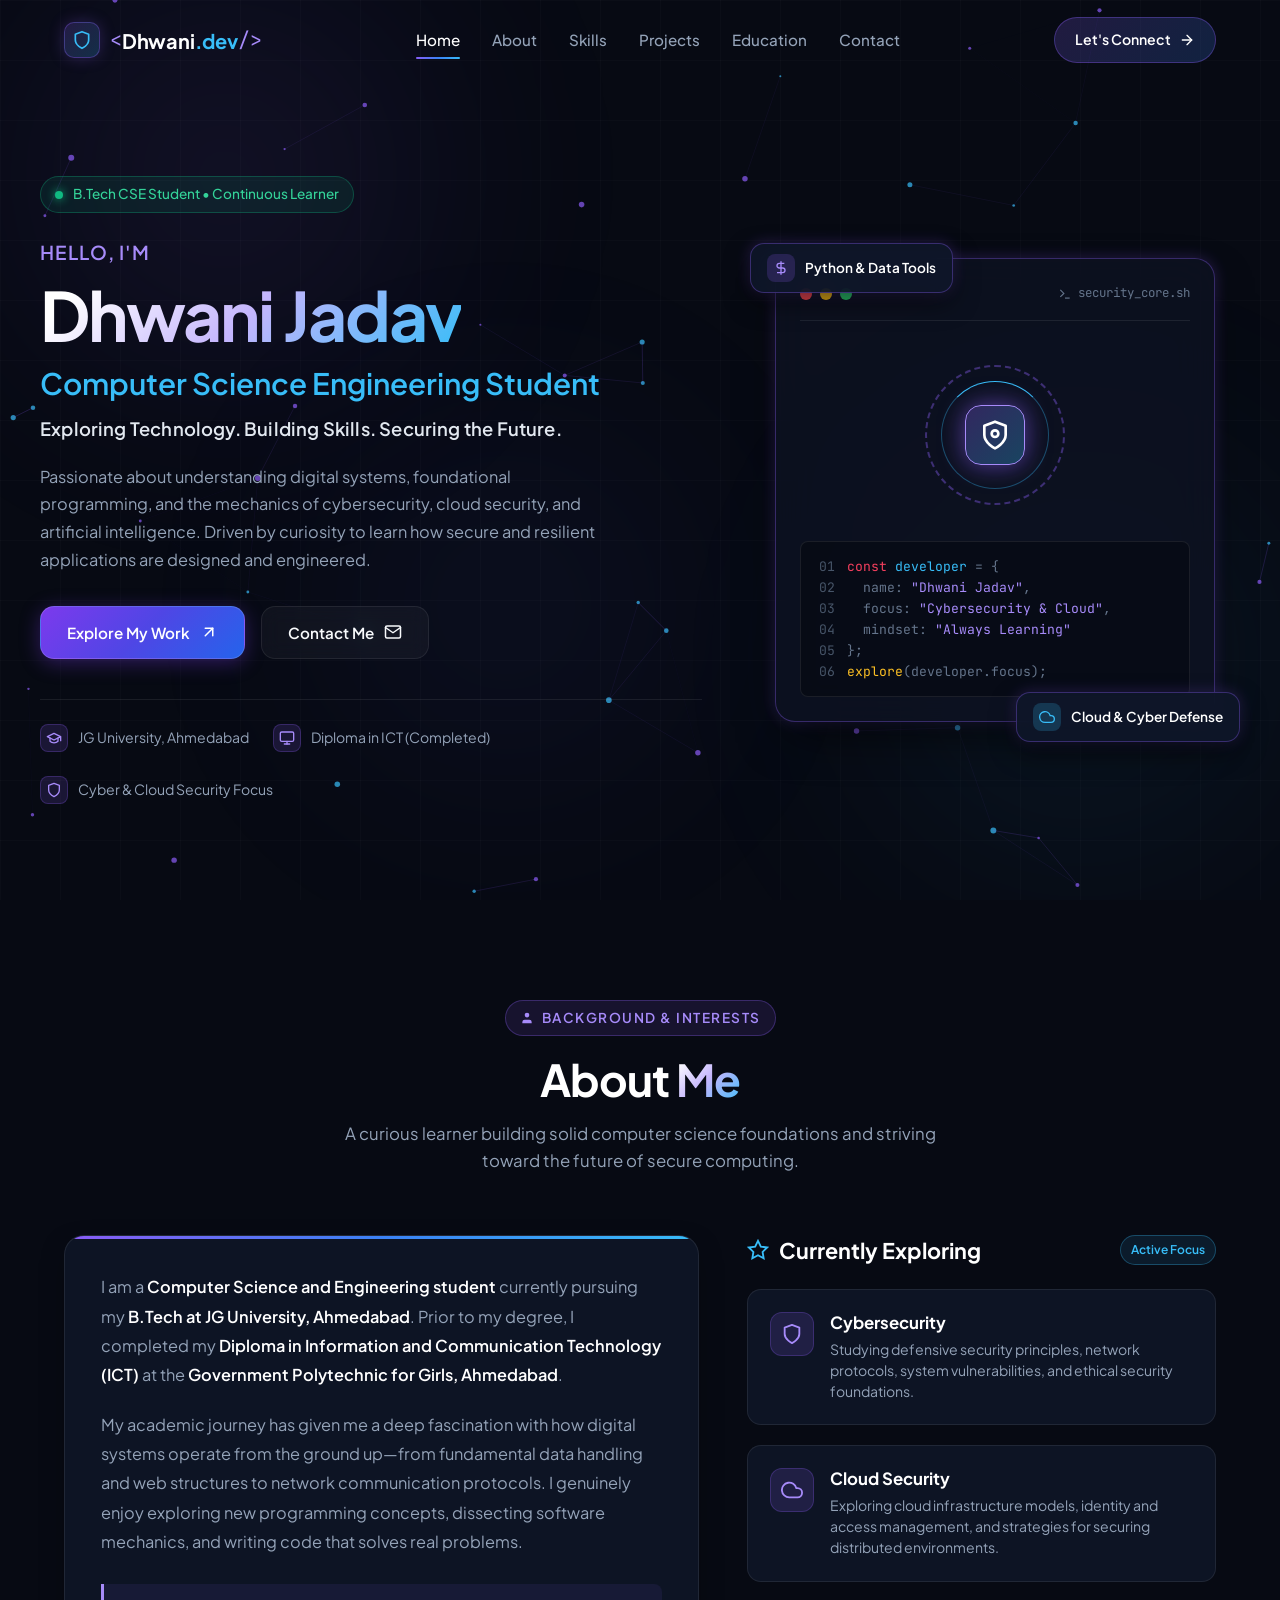
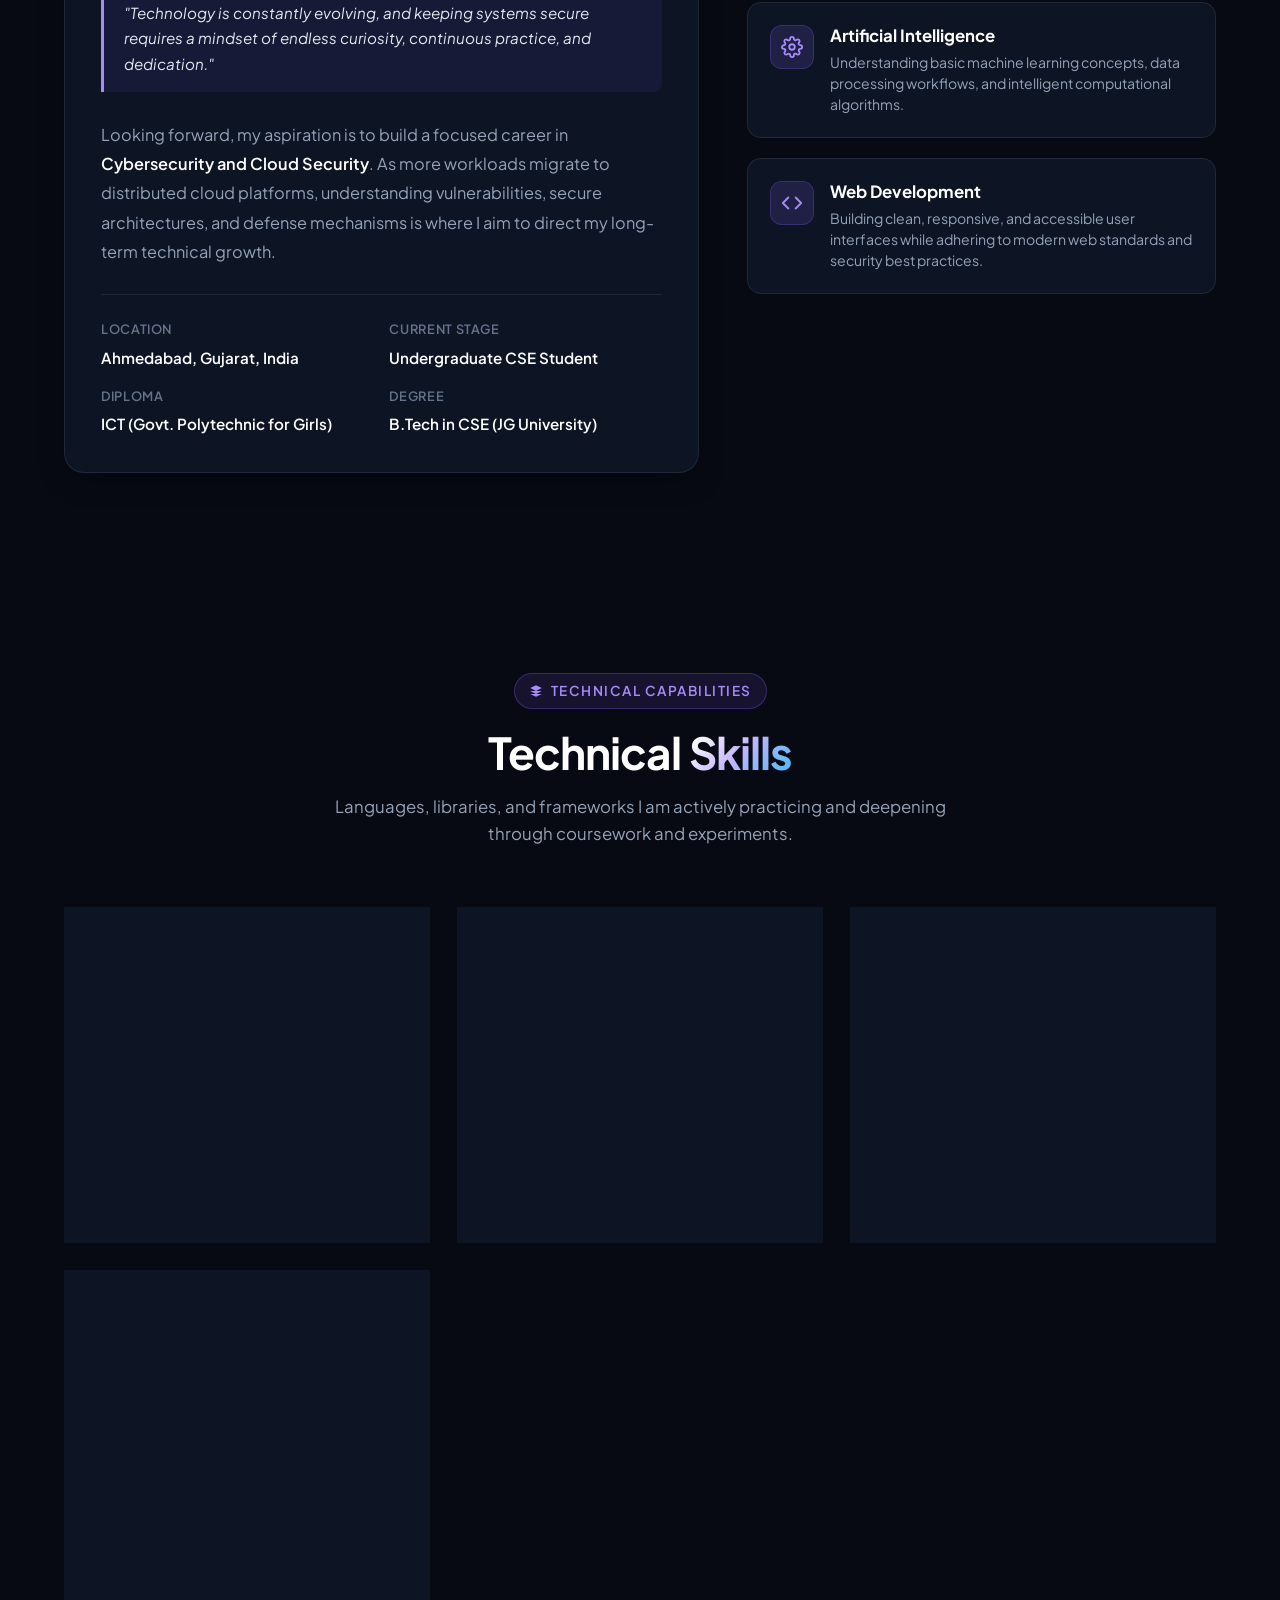
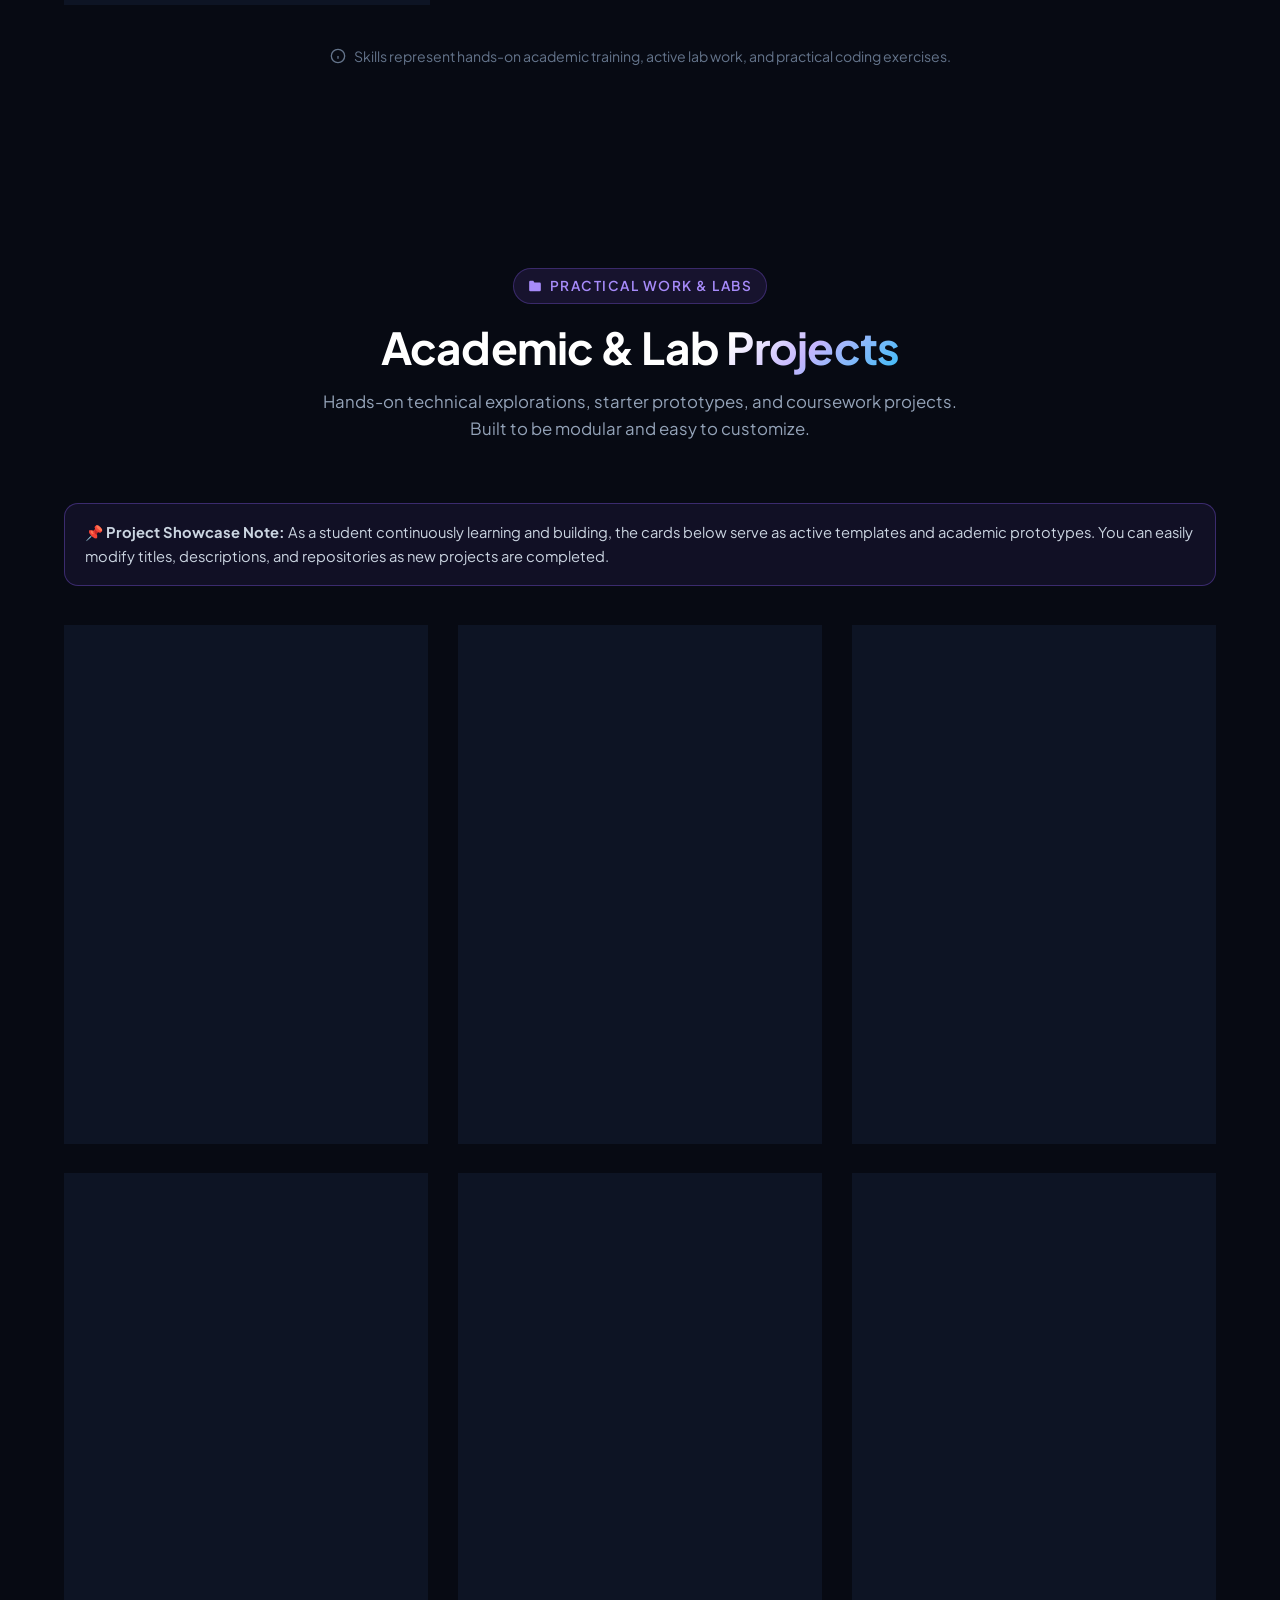
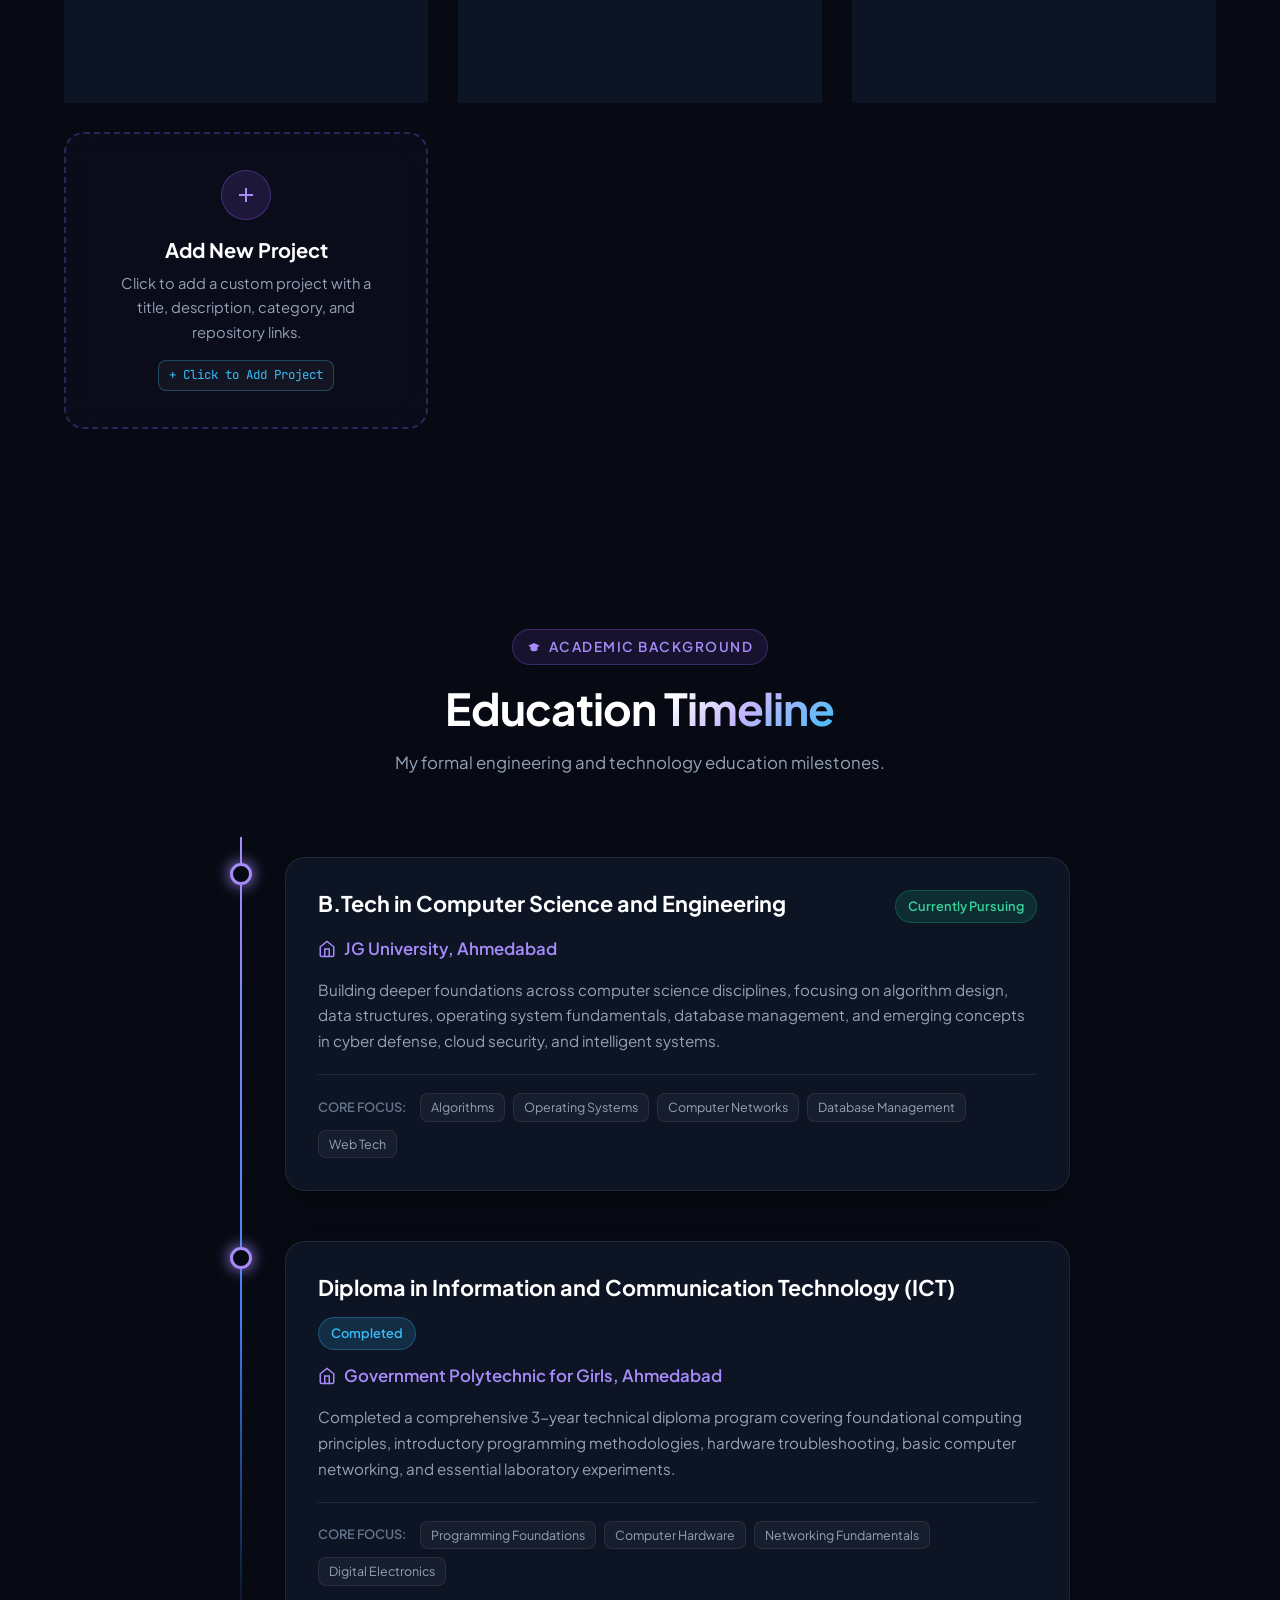
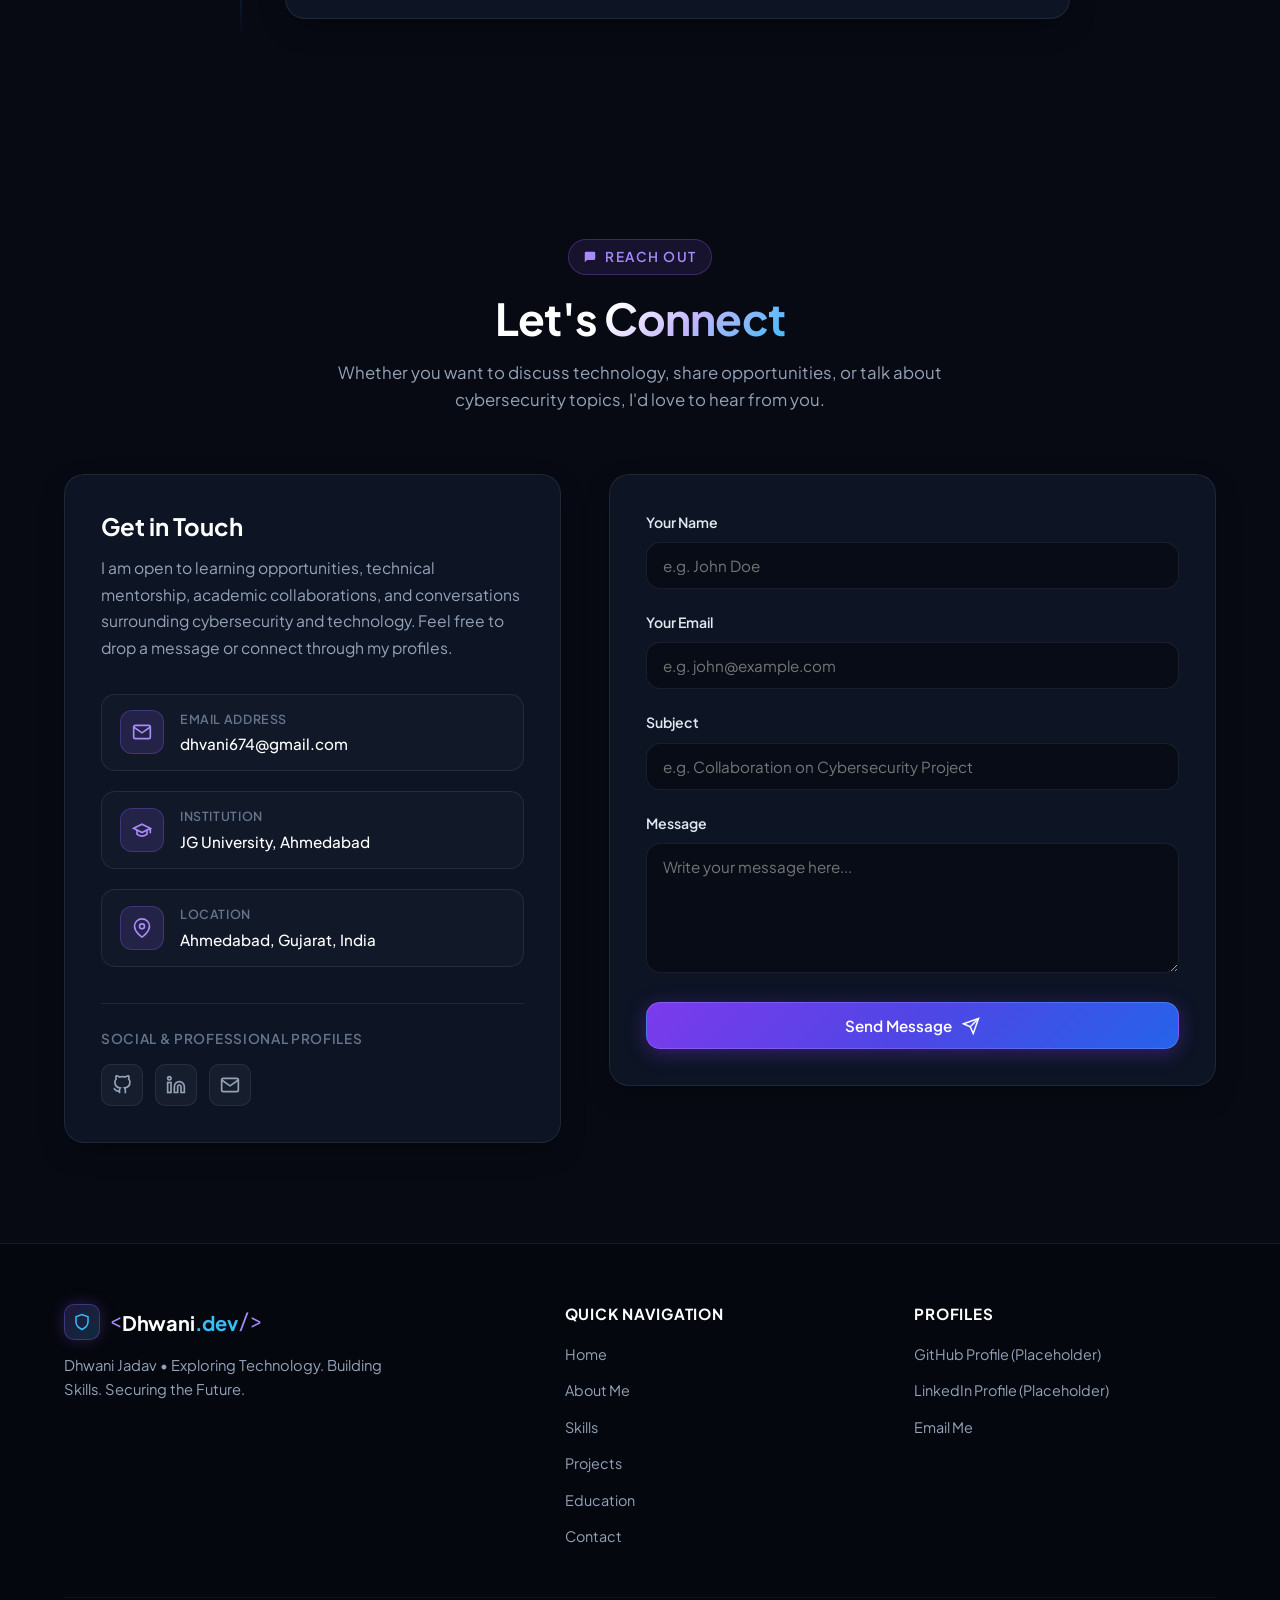
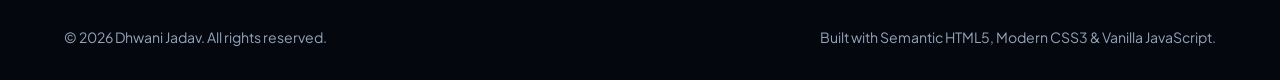
==== commit bb7dc561: "feat(projects): implement interactive Add New Project modal form with localStorage persistence" ====
--- a/index.html
+++ b/index.html
@@ -1040,8 +1040,8 @@
                         </div>
                     </article>
 
-                    <!-- Card 7: Easy "Add Your Project" Template Placeholder -->
-                    <div class="project-card project-template-card">
+                    <!-- Card 7: Easy "Add Your Project" Template Card & Modal Trigger -->
+                    <div id="open-add-project-modal" class="project-card project-template-card" role="button" tabindex="0" aria-haspopup="dialog" aria-label="Add New Project to Portfolio">
                         <div class="add-icon-circle">
                             <svg viewBox="0 0 24 24" width="24" height="24" fill="none" stroke="currentColor"
                                 stroke-width="2">
@@ -1051,11 +1051,11 @@
                         </div>
                         <h3 class="project-title" style="margin-bottom: 8px;">Add New Project</h3>
                         <p class="project-desc" style="max-width: 280px; margin-bottom: 16px;">
-                            Easily expand this section as you build new course projects, AI experiments, or cybersecurity labs.
+                            Click to add a custom project with a title, description, category, and repository links.
                         </p>
                         <span class="tech-tag"
                             style="color: var(--accent-cyan); border-color: rgba(56, 189, 248, 0.3);">
-                            Editable HTML Template Ready
+                            + Click to Add Project
                         </span>
                     </div>
 
@@ -1408,6 +1408,75 @@
         </div>
     </footer>
 
+    <!-- Add New Project Modal Dialog -->
+    <div id="project-modal" class="modal-overlay" role="dialog" aria-modal="true" aria-labelledby="modal-title" aria-hidden="true">
+        <div class="modal-card">
+            <div class="modal-header">
+                <div class="modal-title-wrap">
+                    <div class="window-dots">
+                        <span></span>
+                        <span></span>
+                        <span></span>
+                    </div>
+                    <h3 id="modal-title" class="modal-title">Add New Project</h3>
+                </div>
+                <button type="button" id="close-modal-btn" class="modal-close-btn" aria-label="Close dialog">&times;</button>
+            </div>
+
+            <form id="add-project-form" class="modal-form" novalidate>
+                <div class="form-group">
+                    <label for="project-modal-title" class="form-label">Project Title *</label>
+                    <input type="text" id="project-modal-title" class="form-control" placeholder="e.g. Cloud Security Auditor" required>
+                    <div class="form-error-msg">Please enter a project title (at least 2 characters).</div>
+                </div>
+
+                <div class="form-group">
+                    <label for="project-modal-category" class="form-label">Category / Badge</label>
+                    <select id="project-modal-category" class="form-control">
+                        <option value="Web Application">Web Application</option>
+                        <option value="Cybersecurity">Cybersecurity</option>
+                        <option value="AI & Machine Learning">AI &amp; Machine Learning</option>
+                        <option value="Python Project">Python Project</option>
+                        <option value="IoT & Robotics">IoT &amp; Robotics</option>
+                        <option value="Academic Lab">Academic Lab</option>
+                    </select>
+                </div>
+
+                <div class="form-group">
+                    <label for="project-modal-desc" class="form-label">Project Description *</label>
+                    <textarea id="project-modal-desc" class="form-control" rows="3" placeholder="Briefly describe what your project does, its goals, and architecture..." required></textarea>
+                    <div class="form-error-msg">Please write a short description (at least 10 characters).</div>
+                </div>
+
+                <div class="form-group">
+                    <label for="project-modal-tech" class="form-label">Technologies (comma separated)</label>
+                    <input type="text" id="project-modal-tech" class="form-control" placeholder="e.g. Python, Flask, Docker, Sockets">
+                </div>
+
+                <div class="form-group">
+                    <label for="project-modal-repo" class="form-label">Source Code / GitHub URL</label>
+                    <input type="url" id="project-modal-repo" class="form-control" placeholder="https://github.com/dhwanijadav/project-name">
+                </div>
+
+                <div class="form-group">
+                    <label for="project-modal-live" class="form-label">Live Demo / View URL (Optional)</label>
+                    <input type="url" id="project-modal-live" class="form-control" placeholder="https://your-demo-link.com">
+                </div>
+
+                <div class="modal-actions">
+                    <button type="button" id="cancel-modal-btn" class="btn btn-secondary">Cancel</button>
+                    <button type="submit" class="btn btn-primary">
+                        <span>Add Project</span>
+                        <svg viewBox="0 0 24 24" width="16" height="16" fill="none" stroke="currentColor" stroke-width="2">
+                            <line x1="12" y1="5" x2="12" y2="19"></line>
+                            <line x1="5" y1="12" x2="19" y2="12"></line>
+                        </svg>
+                    </button>
+                </div>
+            </form>
+        </div>
+    </div>
+
     <!-- Back to Top Floating Button -->
     <button id="back-to-top" class="back-to-top" aria-label="Scroll back to top">
         <svg viewBox="0 0 24 24" width="20" height="20" fill="none" stroke="currentColor" stroke-width="2">
--- a/style.css
+++ b/style.css
@@ -0,0 +1,2074 @@
+/* ==========================================================================
+   Dhwani Jadav - Personal Portfolio Stylesheet
+   Theme: Futuristic Cyber & Modern Tech (Navy, Violet, Electric Blue)
+   ========================================================================== */
+
+/* --------------------------------------------------------------------------
+   1. CSS Custom Properties / Design Tokens
+   -------------------------------------------------------------------------- */
+:root {
+  /* Color Palette */
+  --bg-primary: #070a13;
+  --bg-secondary: #0d1222;
+  --bg-card: rgba(17, 24, 43, 0.75);
+  --bg-card-hover: rgba(24, 34, 61, 0.85);
+  --bg-glass: rgba(255, 255, 255, 0.03);
+
+  /* Borders & Dividers */
+  --border-subtle: rgba(255, 255, 255, 0.08);
+  --border-accent: rgba(139, 92, 246, 0.35);
+  --border-glow: rgba(56, 189, 248, 0.4);
+
+  /* Primary & Accent Colors */
+  --accent-purple: #8b5cf6;
+  --accent-violet: #a78bfa;
+  --accent-blue: #3b82f6;
+  --accent-cyan: #38bdf8;
+  --accent-emerald: #10b981;
+
+  /* Gradients */
+  --gradient-primary: linear-gradient(135deg, #8b5cf6 0%, #3b82f6 50%, #38bdf8 100%);
+  --gradient-text: linear-gradient(135deg, #ffffff 10%, #c4b5fd 50%, #38bdf8 100%);
+  --gradient-card: linear-gradient(145deg, rgba(255, 255, 255, 0.05) 0%, rgba(255, 255, 255, 0.01) 100%);
+  --gradient-glow: radial-gradient(circle, rgba(139, 92, 246, 0.15) 0%, transparent 70%);
+
+  /* Typography */
+  --font-sans: 'Plus Jakarta Sans', -apple-system, BlinkMacSystemFont, 'Segoe UI', Roboto, Helvetica, Arial, sans-serif;
+  --font-mono: 'JetBrains Mono', 'Fira Code', 'Consolas', monospace;
+
+  /* Text Colors */
+  --text-main: #f8fafc;
+  --text-muted: #94a3b8;
+  --text-dim: #64748b;
+  --text-light: #ffffff;
+
+  /* Shadows & Glows */
+  --glow-sm: 0 0 15px rgba(139, 92, 246, 0.25);
+  --glow-md: 0 0 30px rgba(139, 92, 246, 0.35);
+  --glow-cyan: 0 0 25px rgba(56, 189, 248, 0.3);
+  --shadow-card: 0 10px 30px -10px rgba(0, 0, 0, 0.5);
+
+  /* Spacing & Layout */
+  --container-max: 1200px;
+  --nav-height: 80px;
+  --transition-fast: 0.2s cubic-bezier(0.4, 0, 0.2, 1);
+  --transition-normal: 0.3s cubic-bezier(0.4, 0, 0.2, 1);
+  --transition-slow: 0.5s cubic-bezier(0.4, 0, 0.2, 1);
+  --radius-sm: 8px;
+  --radius-md: 14px;
+  --radius-lg: 20px;
+  --radius-full: 9999px;
+}
+
+/* --------------------------------------------------------------------------
+   2. Reset & Base Styles
+   -------------------------------------------------------------------------- */
+*, *::before, *::after {
+  box-sizing: border-box;
+  margin: 0;
+  padding: 0;
+}
+
+html {
+  scroll-behavior: smooth;
+  scroll-padding-top: calc(var(--nav-height) + 20px);
+  color-scheme: dark;
+}
+
+body {
+  font-family: var(--font-sans);
+  background-color: var(--bg-primary);
+  color: var(--text-main);
+  line-height: 1.65;
+  overflow-x: hidden;
+  position: relative;
+  -webkit-font-smoothing: antialiased;
+  -moz-osx-font-smoothing: grayscale;
+}
+
+/* Background Ambient Glow Orbs */
+.ambient-glow {
+  position: fixed;
+  top: 0;
+  left: 0;
+  width: 100vw;
+  height: 100vh;
+  pointer-events: none;
+  z-index: 0;
+  overflow: hidden;
+}
+
+.glow-orb {
+  position: absolute;
+  border-radius: 50%;
+  filter: blur(120px);
+  opacity: 0.35;
+  will-change: transform;
+}
+
+.glow-orb-1 {
+  top: -100px;
+  left: -50px;
+  width: 550px;
+  height: 550px;
+  background: radial-gradient(circle, rgba(139, 92, 246, 0.45), transparent 70%);
+}
+
+.glow-orb-2 {
+  top: 40%;
+  right: -100px;
+  width: 600px;
+  height: 600px;
+  background: radial-gradient(circle, rgba(56, 189, 248, 0.3), transparent 70%);
+}
+
+.glow-orb-3 {
+  bottom: 5%;
+  left: 20%;
+  width: 500px;
+  height: 500px;
+  background: radial-gradient(circle, rgba(99, 102, 241, 0.3), transparent 70%);
+}
+
+/* Background Cyber Grid Overlay */
+.cyber-grid {
+  position: fixed;
+  inset: 0;
+  background-image: 
+    linear-gradient(rgba(255, 255, 255, 0.02) 1px, transparent 1px),
+    linear-gradient(90deg, rgba(255, 255, 255, 0.02) 1px, transparent 1px);
+  background-size: 60px 60px;
+  pointer-events: none;
+  z-index: 0;
+}
+
+/* Typography Helpers */
+h1, h2, h3, h4, h5, h6 {
+  color: var(--text-light);
+  font-weight: 700;
+  line-height: 1.25;
+}
+
+p {
+  color: var(--text-muted);
+}
+
+a {
+  color: inherit;
+  text-decoration: none;
+  transition: color var(--transition-fast);
+}
+
+img, svg {
+  display: block;
+  max-width: 100%;
+}
+
+button {
+  font-family: inherit;
+  cursor: pointer;
+  border: none;
+  background: none;
+}
+
+/* --------------------------------------------------------------------------
+   Demonstration of CSS Selectors (College Assessment Requirements)
+   1. Element Selectors: body, h1, h2, h3, p, a, button, input, textarea
+   2. Class Selectors:   .navbar, .btn, .project-card, .skill-pill, .container
+   3. ID Selectors:      #home, #about, #skills, #projects, #education, 
+                         #contact, #hero-canvas, #contact-form, #back-to-top
+   -------------------------------------------------------------------------- */
+#home {
+  position: relative;
+  overflow: hidden;
+}
+
+#about, #skills, #projects, #education, #contact {
+  position: relative;
+  scroll-margin-top: calc(var(--nav-height) + 20px);
+}
+
+#hero-canvas {
+  position: absolute;
+  top: 0;
+  left: 0;
+  width: 100%;
+  height: 100%;
+  z-index: 1;
+}
+
+#contact-form {
+  position: relative;
+  z-index: 2;
+}
+
+#back-to-top {
+  position: fixed;
+  z-index: 999;
+}
+
+/* Container */
+.container {
+  width: 100%;
+  max-width: var(--container-max);
+  margin-left: auto;
+  margin-right: auto;
+  padding-left: 24px;
+  padding-right: 24px;
+  position: relative;
+  z-index: 2;
+}
+
+/* Section Header Component */
+.section {
+  padding: 100px 0;
+  position: relative;
+  z-index: 1;
+}
+
+.section-header {
+  text-align: center;
+  max-width: 650px;
+  margin: 0 auto 60px auto;
+}
+
+.section-tag {
+  display: inline-flex;
+  align-items: center;
+  gap: 8px;
+  padding: 6px 14px;
+  background: rgba(139, 92, 246, 0.12);
+  border: 1px solid rgba(139, 92, 246, 0.3);
+  border-radius: var(--radius-full);
+  font-size: 0.85rem;
+  font-weight: 600;
+  color: var(--accent-violet);
+  text-transform: uppercase;
+  letter-spacing: 1.5px;
+  margin-bottom: 16px;
+}
+
+.section-tag svg {
+  width: 14px;
+  height: 14px;
+  fill: currentColor;
+}
+
+.section-title {
+  font-size: clamp(2rem, 4vw, 2.75rem);
+  letter-spacing: -0.02em;
+  margin-bottom: 14px;
+}
+
+.section-subtitle {
+  font-size: 1.05rem;
+  color: var(--text-muted);
+  line-height: 1.6;
+}
+
+/* Common Gradient Text */
+.gradient-text {
+  background: var(--gradient-text);
+  -webkit-background-clip: text;
+  -webkit-text-fill-color: transparent;
+  display: inline-block;
+}
+
+.gradient-accent {
+  background: var(--gradient-primary);
+  -webkit-background-clip: text;
+  -webkit-text-fill-color: transparent;
+}
+
+/* --------------------------------------------------------------------------
+   3. Buttons & Interactive Elements
+   -------------------------------------------------------------------------- */
+.btn {
+  display: inline-flex;
+  align-items: center;
+  justify-content: center;
+  gap: 10px;
+  padding: 13px 26px;
+  border-radius: var(--radius-md);
+  font-size: 0.95rem;
+  font-weight: 600;
+  transition: all var(--transition-normal);
+  position: relative;
+  overflow: hidden;
+  text-decoration: none;
+  white-space: nowrap;
+}
+
+.btn-primary {
+  background: linear-gradient(135deg, #7c3aed 0%, #4f46e5 50%, #2563eb 100%);
+  color: #ffffff;
+  box-shadow: 0 4px 20px rgba(124, 58, 237, 0.35);
+  border: 1px solid rgba(255, 255, 255, 0.15);
+}
+
+.btn-primary::before {
+  content: '';
+  position: absolute;
+  top: 0;
+  left: -100%;
+  width: 100%;
+  height: 100%;
+  background: linear-gradient(90deg, transparent, rgba(255, 255, 255, 0.25), transparent);
+  transition: left 0.6s ease;
+}
+
+.btn-primary:hover {
+  transform: translateY(-2px);
+  box-shadow: 0 6px 25px rgba(124, 58, 237, 0.55);
+}
+
+.btn-primary:hover::before {
+  left: 100%;
+}
+
+.btn-secondary {
+  background: rgba(255, 255, 255, 0.04);
+  color: var(--text-main);
+  border: 1px solid var(--border-subtle);
+  backdrop-filter: blur(10px);
+}
+
+.btn-secondary:hover {
+  background: rgba(255, 255, 255, 0.08);
+  border-color: var(--accent-violet);
+  transform: translateY(-2px);
+  color: #ffffff;
+}
+
+.btn-sm {
+  padding: 9px 18px;
+  font-size: 0.88rem;
+  border-radius: var(--radius-sm);
+}
+
+/* --------------------------------------------------------------------------
+   4. Navigation Bar
+   -------------------------------------------------------------------------- */
+.navbar {
+  position: fixed;
+  top: 0;
+  left: 0;
+  width: 100%;
+  height: var(--nav-height);
+  z-index: 1000;
+  transition: background-color var(--transition-normal), backdrop-filter var(--transition-normal), border-bottom var(--transition-normal), height var(--transition-normal);
+}
+
+.navbar.scrolled {
+  background: rgba(7, 10, 19, 0.85);
+  backdrop-filter: blur(16px);
+  border-bottom: 1px solid var(--border-subtle);
+  height: 70px;
+}
+
+.nav-container {
+  display: flex;
+  align-items: center;
+  justify-content: space-between;
+  height: 100%;
+}
+
+/* Personal Brand / Logo */
+.nav-logo {
+  display: flex;
+  align-items: center;
+  gap: 10px;
+  font-size: 1.25rem;
+  font-weight: 700;
+  letter-spacing: -0.01em;
+  color: var(--text-light);
+}
+
+.logo-icon {
+  width: 36px;
+  height: 36px;
+  border-radius: 10px;
+  background: linear-gradient(135deg, rgba(139, 92, 246, 0.2), rgba(56, 189, 248, 0.2));
+  border: 1px solid var(--border-accent);
+  display: flex;
+  align-items: center;
+  justify-content: center;
+  color: var(--accent-cyan);
+  box-shadow: var(--glow-sm);
+  transition: transform var(--transition-normal);
+}
+
+.nav-logo:hover .logo-icon {
+  transform: rotate(8deg) scale(1.05);
+}
+
+.logo-text {
+  display: flex;
+  align-items: center;
+}
+
+.logo-bracket {
+  color: var(--accent-violet);
+  font-family: var(--font-mono);
+  font-weight: 400;
+}
+
+.logo-accent {
+  color: var(--accent-cyan);
+}
+
+/* Nav Links */
+.nav-menu {
+  display: flex;
+  align-items: center;
+  list-style: none;
+  gap: 32px;
+}
+
+.nav-link {
+  font-size: 0.95rem;
+  font-weight: 500;
+  color: var(--text-muted);
+  position: relative;
+  padding: 6px 0;
+  transition: color var(--transition-fast);
+}
+
+.nav-link::after {
+  content: '';
+  position: absolute;
+  bottom: 0;
+  left: 0;
+  width: 0%;
+  height: 2px;
+  background: var(--gradient-primary);
+  border-radius: 2px;
+  transition: width var(--transition-normal);
+}
+
+.nav-link:hover,
+.nav-link.active {
+  color: var(--text-light);
+}
+
+.nav-link.active::after,
+.nav-link:hover::after {
+  width: 100%;
+}
+
+/* Nav CTA */
+.nav-cta-btn {
+  padding: 10px 20px;
+  font-size: 0.88rem;
+  background: linear-gradient(135deg, rgba(139, 92, 246, 0.2), rgba(59, 130, 246, 0.2));
+  border: 1px solid var(--border-accent);
+  color: #ffffff;
+  border-radius: var(--radius-full);
+  display: inline-flex;
+  align-items: center;
+  gap: 8px;
+  font-weight: 600;
+  transition: all var(--transition-normal);
+}
+
+.nav-cta-btn:hover {
+  background: linear-gradient(135deg, rgba(139, 92, 246, 0.4), rgba(59, 130, 246, 0.4));
+  border-color: var(--accent-cyan);
+  box-shadow: 0 0 20px rgba(139, 92, 246, 0.4);
+  transform: translateY(-1px);
+}
+
+/* Mobile Toggle Hamburger */
+.nav-toggle {
+  display: none;
+  flex-direction: column;
+  justify-content: center;
+  gap: 6px;
+  width: 40px;
+  height: 40px;
+  padding: 8px;
+  border-radius: var(--radius-sm);
+  background: rgba(255, 255, 255, 0.05);
+  border: 1px solid var(--border-subtle);
+  cursor: pointer;
+  z-index: 1001;
+}
+
+.nav-toggle span {
+  display: block;
+  width: 100%;
+  height: 2px;
+  background: var(--text-light);
+  border-radius: 2px;
+  transition: all var(--transition-normal);
+}
+
+.nav-toggle.open span:nth-child(1) {
+  transform: translateY(8px) rotate(45deg);
+}
+
+.nav-toggle.open span:nth-child(2) {
+  opacity: 0;
+  transform: translateX(-10px);
+}
+
+.nav-toggle.open span:nth-child(3) {
+  transform: translateY(-8px) rotate(-45deg);
+}
+
+/* --------------------------------------------------------------------------
+   5. Hero Section
+   -------------------------------------------------------------------------- */
+.hero {
+  min-height: 100vh;
+  display: flex;
+  align-items: center;
+  padding-top: var(--nav-height);
+  position: relative;
+  overflow: hidden;
+}
+
+/* Background Canvas for Interactive Particles */
+#hero-canvas {
+  position: absolute;
+  top: 0;
+  left: 0;
+  width: 100%;
+  height: 100%;
+  z-index: 1;
+  pointer-events: auto;
+}
+
+.hero-grid {
+  display: grid;
+  grid-template-columns: 1.15fr 0.85fr;
+  align-items: center;
+  gap: 48px;
+  padding: 60px 0;
+  position: relative;
+  z-index: 2;
+}
+
+/* Hero Content (Left) */
+.hero-content {
+  display: flex;
+  flex-direction: column;
+  align-items: flex-start;
+}
+
+.status-badge {
+  display: inline-flex;
+  align-items: center;
+  gap: 10px;
+  padding: 6px 14px;
+  border-radius: var(--radius-full);
+  background: rgba(16, 185, 129, 0.1);
+  border: 1px solid rgba(16, 185, 129, 0.3);
+  font-size: 0.85rem;
+  color: #34d399;
+  font-weight: 500;
+  margin-bottom: 24px;
+}
+
+.pulse-dot {
+  width: 8px;
+  height: 8px;
+  border-radius: 50%;
+  background: #10b981;
+  box-shadow: 0 0 10px #10b981;
+  animation: pulseAnimation 2s infinite ease-in-out;
+}
+
+@keyframes pulseAnimation {
+  0% { transform: scale(0.95); box-shadow: 0 0 0 0 rgba(16, 185, 129, 0.7); }
+  70% { transform: scale(1.1); box-shadow: 0 0 0 8px rgba(16, 185, 129, 0); }
+  100% { transform: scale(0.95); box-shadow: 0 0 0 0 rgba(16, 185, 129, 0); }
+}
+
+.hero-greeting {
+  font-size: 1.2rem;
+  color: var(--accent-violet);
+  font-weight: 600;
+  letter-spacing: 0.05em;
+  margin-bottom: 8px;
+  text-transform: uppercase;
+}
+
+.hero-name {
+  font-size: clamp(2.75rem, 5.5vw, 4.25rem);
+  letter-spacing: -0.03em;
+  line-height: 1.1;
+  margin-bottom: 14px;
+}
+
+.hero-role {
+  font-size: clamp(1.25rem, 2.5vw, 1.85rem);
+  font-weight: 600;
+  color: var(--accent-cyan);
+  margin-bottom: 12px;
+}
+
+.hero-subtitle {
+  font-size: 1.15rem;
+  font-weight: 600;
+  color: #e2e8f0;
+  margin-bottom: 18px;
+  letter-spacing: 0.01em;
+}
+
+.hero-description {
+  font-size: 1.02rem;
+  color: var(--text-muted);
+  line-height: 1.7;
+  max-width: 580px;
+  margin-bottom: 32px;
+}
+
+.hero-actions {
+  display: flex;
+  flex-wrap: wrap;
+  gap: 16px;
+  margin-bottom: 40px;
+}
+
+.hero-highlights {
+  display: flex;
+  flex-wrap: wrap;
+  gap: 24px;
+  padding-top: 24px;
+  border-top: 1px solid var(--border-subtle);
+  width: 100%;
+}
+
+.highlight-item {
+  display: flex;
+  align-items: center;
+  gap: 10px;
+  font-size: 0.88rem;
+  color: var(--text-muted);
+}
+
+.highlight-icon {
+  width: 28px;
+  height: 28px;
+  border-radius: 8px;
+  background: rgba(139, 92, 246, 0.15);
+  border: 1px solid rgba(139, 92, 246, 0.25);
+  display: flex;
+  align-items: center;
+  justify-content: center;
+  color: var(--accent-violet);
+}
+
+/* Hero Visual (Right Side) */
+.hero-visual {
+  position: relative;
+  display: flex;
+  align-items: center;
+  justify-content: center;
+}
+
+.tech-card-wrapper {
+  position: relative;
+  width: 100%;
+  max-width: 440px;
+  perspective: 1000px;
+}
+
+.tech-terminal-card {
+  background: rgba(13, 18, 34, 0.85);
+  backdrop-filter: blur(20px);
+  border: 1px solid var(--border-accent);
+  border-radius: var(--radius-lg);
+  padding: 24px;
+  box-shadow: 0 20px 50px -15px rgba(0, 0, 0, 0.8), var(--glow-sm);
+  position: relative;
+  z-index: 2;
+  transition: transform var(--transition-normal), box-shadow var(--transition-normal);
+}
+
+.tech-terminal-card:hover {
+  transform: translateY(-5px);
+  box-shadow: 0 25px 60px -10px rgba(0, 0, 0, 0.9), var(--glow-md);
+}
+
+.terminal-header {
+  display: flex;
+  align-items: center;
+  justify-content: space-between;
+  padding-bottom: 16px;
+  border-bottom: 1px solid var(--border-subtle);
+  margin-bottom: 20px;
+}
+
+.terminal-dots {
+  display: flex;
+  gap: 8px;
+}
+
+.terminal-dots span {
+  width: 12px;
+  height: 12px;
+  border-radius: 50%;
+}
+
+.terminal-dots span:nth-child(1) { background: #ef4444; }
+.terminal-dots span:nth-child(2) { background: #eab308; }
+.terminal-dots span:nth-child(3) { background: #22c55e; }
+
+.terminal-title {
+  font-family: var(--font-mono);
+  font-size: 0.78rem;
+  color: var(--text-dim);
+  display: flex;
+  align-items: center;
+  gap: 6px;
+}
+
+/* Shield Core Display */
+.cyber-core-display {
+  display: flex;
+  flex-direction: column;
+  align-items: center;
+  padding: 24px 0 16px 0;
+}
+
+.shield-graphic-container {
+  position: relative;
+  width: 140px;
+  height: 140px;
+  display: flex;
+  align-items: center;
+  justify-content: center;
+  margin-bottom: 20px;
+}
+
+.shield-ring {
+  position: absolute;
+  inset: 0;
+  border: 2px dashed rgba(139, 92, 246, 0.4);
+  border-radius: 50%;
+  animation: rotateClockwise 20s linear infinite;
+}
+
+.shield-ring-inner {
+  position: absolute;
+  inset: 16px;
+  border: 1.5px solid rgba(56, 189, 248, 0.35);
+  border-top-color: var(--accent-cyan);
+  border-radius: 50%;
+  animation: rotateCounter 12s linear infinite;
+}
+
+@keyframes rotateClockwise {
+  from { transform: rotate(0deg); }
+  to { transform: rotate(360deg); }
+}
+
+@keyframes rotateCounter {
+  from { transform: rotate(360deg); }
+  to { transform: rotate(0deg); }
+}
+
+.shield-center-icon {
+  width: 60px;
+  height: 60px;
+  background: linear-gradient(135deg, rgba(139, 92, 246, 0.3), rgba(56, 189, 248, 0.3));
+  border: 1px solid var(--accent-violet);
+  border-radius: 16px;
+  display: flex;
+  align-items: center;
+  justify-content: center;
+  color: #ffffff;
+  box-shadow: 0 0 25px rgba(139, 92, 246, 0.6);
+  z-index: 2;
+}
+
+.shield-center-icon svg {
+  width: 32px;
+  height: 32px;
+}
+
+/* Terminal Code Snippet */
+.terminal-code-body {
+  background: rgba(7, 10, 19, 0.7);
+  border: 1px solid var(--border-subtle);
+  border-radius: var(--radius-sm);
+  padding: 14px 16px;
+  font-family: var(--font-mono);
+  font-size: 0.82rem;
+  line-height: 1.6;
+}
+
+.code-line {
+  display: flex;
+  gap: 12px;
+  color: var(--text-dim);
+}
+
+.code-line .line-num {
+  user-select: none;
+  color: #475569;
+  width: 18px;
+  text-align: right;
+}
+
+.code-keyword { color: #f43f5e; }
+.code-var { color: #38bdf8; }
+.code-str { color: #a78bfa; }
+.code-func { color: #fbbf24; }
+.code-comment { color: #64748b; font-style: italic; }
+
+/* Floating Badges */
+.floating-badge {
+  position: absolute;
+  padding: 10px 16px;
+  background: rgba(15, 23, 42, 0.9);
+  backdrop-filter: blur(12px);
+  border: 1px solid var(--border-accent);
+  border-radius: var(--radius-md);
+  box-shadow: 0 10px 25px rgba(0, 0, 0, 0.5), var(--glow-sm);
+  display: flex;
+  align-items: center;
+  gap: 10px;
+  font-size: 0.85rem;
+  font-weight: 600;
+  color: var(--text-light);
+  z-index: 3;
+  animation: floatBadge 4s ease-in-out infinite;
+}
+
+.badge-top-left {
+  top: -15px;
+  left: -25px;
+  animation-delay: 0s;
+}
+
+.badge-bottom-right {
+  bottom: -20px;
+  right: -25px;
+  animation-delay: 2s;
+}
+
+@keyframes floatBadge {
+  0%, 100% { transform: translateY(0); }
+  50% { transform: translateY(-8px); }
+}
+
+.badge-icon {
+  width: 28px;
+  height: 28px;
+  border-radius: 8px;
+  display: flex;
+  align-items: center;
+  justify-content: center;
+}
+
+.badge-top-left .badge-icon {
+  background: rgba(139, 92, 246, 0.2);
+  color: var(--accent-violet);
+}
+
+.badge-bottom-right .badge-icon {
+  background: rgba(56, 189, 248, 0.2);
+  color: var(--accent-cyan);
+}
+
+/* --------------------------------------------------------------------------
+   6. About Me Section
+   -------------------------------------------------------------------------- */
+.about-grid {
+  display: grid;
+  grid-template-columns: 1.15fr 0.85fr;
+  gap: 48px;
+  align-items: start;
+}
+
+/* Left Narrative */
+.about-narrative {
+  background: var(--bg-card);
+  border: 1px solid var(--border-subtle);
+  border-radius: var(--radius-lg);
+  padding: 36px;
+  backdrop-filter: blur(14px);
+  box-shadow: var(--shadow-card);
+  position: relative;
+  overflow: hidden;
+}
+
+.about-narrative::before {
+  content: '';
+  position: absolute;
+  top: 0;
+  left: 0;
+  width: 100%;
+  height: 3px;
+  background: var(--gradient-primary);
+}
+
+.about-paragraph {
+  font-size: 1.02rem;
+  color: var(--text-muted);
+  line-height: 1.8;
+  margin-bottom: 20px;
+}
+
+.about-paragraph strong {
+  color: var(--text-light);
+  font-weight: 600;
+}
+
+.about-quote-box {
+  background: rgba(139, 92, 246, 0.08);
+  border-left: 3px solid var(--accent-violet);
+  padding: 16px 20px;
+  border-radius: 0 var(--radius-sm) var(--radius-sm) 0;
+  margin: 28px 0;
+  font-size: 0.95rem;
+  color: #e2e8f0;
+  font-style: italic;
+}
+
+/* About Quick Facts */
+.about-quick-facts {
+  display: grid;
+  grid-template-columns: repeat(2, 1fr);
+  gap: 16px;
+  margin-top: 28px;
+  padding-top: 24px;
+  border-top: 1px solid var(--border-subtle);
+}
+
+.fact-item {
+  display: flex;
+  flex-direction: column;
+  gap: 4px;
+}
+
+.fact-label {
+  font-size: 0.8rem;
+  color: var(--text-dim);
+  text-transform: uppercase;
+  letter-spacing: 0.05em;
+  font-weight: 600;
+}
+
+.fact-value {
+  font-size: 0.95rem;
+  color: var(--text-light);
+  font-weight: 600;
+}
+
+/* Right Column: Currently Exploring Cards */
+.exploring-container {
+  display: flex;
+  flex-direction: column;
+  gap: 20px;
+}
+
+.exploring-header {
+  display: flex;
+  align-items: center;
+  justify-content: space-between;
+  margin-bottom: 4px;
+}
+
+.exploring-title {
+  font-size: 1.35rem;
+  color: var(--text-light);
+  display: flex;
+  align-items: center;
+  gap: 10px;
+}
+
+.exploring-title svg {
+  color: var(--accent-cyan);
+}
+
+.exploring-badge {
+  font-size: 0.75rem;
+  padding: 4px 10px;
+  border-radius: var(--radius-full);
+  background: rgba(56, 189, 248, 0.1);
+  color: var(--accent-cyan);
+  border: 1px solid rgba(56, 189, 248, 0.3);
+  font-weight: 600;
+}
+
+.exploring-card {
+  background: var(--bg-card);
+  border: 1px solid var(--border-subtle);
+  border-radius: var(--radius-md);
+  padding: 22px;
+  backdrop-filter: blur(12px);
+  transition: all var(--transition-normal);
+  position: relative;
+  display: flex;
+  gap: 16px;
+  align-items: flex-start;
+}
+
+.exploring-card:hover {
+  transform: translateX(6px);
+  border-color: var(--border-accent);
+  background: var(--bg-card-hover);
+  box-shadow: 0 10px 25px -5px rgba(0, 0, 0, 0.5), var(--glow-sm);
+}
+
+.exploring-icon {
+  width: 44px;
+  height: 44px;
+  border-radius: 12px;
+  background: rgba(139, 92, 246, 0.15);
+  border: 1px solid rgba(139, 92, 246, 0.25);
+  display: flex;
+  align-items: center;
+  justify-content: center;
+  color: var(--accent-violet);
+  flex-shrink: 0;
+  transition: all var(--transition-normal);
+}
+
+.exploring-card:hover .exploring-icon {
+  background: var(--accent-violet);
+  color: #ffffff;
+  box-shadow: 0 0 15px rgba(139, 92, 246, 0.6);
+}
+
+.exploring-info h4 {
+  font-size: 1.05rem;
+  margin-bottom: 6px;
+  color: var(--text-light);
+}
+
+.exploring-info p {
+  font-size: 0.88rem;
+  color: var(--text-muted);
+  line-height: 1.5;
+}
+
+/* --------------------------------------------------------------------------
+   7. Skills Section
+   -------------------------------------------------------------------------- */
+.skills-grid {
+  display: grid;
+  grid-template-columns: repeat(auto-fit, minmax(270px, 1fr));
+  gap: 28px;
+}
+
+.skill-category-card {
+  background: var(--bg-card);
+  border: 1px solid var(--border-subtle);
+  border-radius: var(--radius-lg);
+  padding: 30px;
+  backdrop-filter: blur(14px);
+  transition: all var(--transition-normal);
+  display: flex;
+  flex-direction: column;
+  position: relative;
+  overflow: hidden;
+}
+
+.skill-category-card::before {
+  content: '';
+  position: absolute;
+  top: 0;
+  left: 0;
+  width: 100%;
+  height: 3px;
+  background: transparent;
+  transition: background var(--transition-normal);
+}
+
+.skill-category-card:hover {
+  transform: translateY(-6px);
+  border-color: var(--border-accent);
+  box-shadow: var(--shadow-card), var(--glow-sm);
+}
+
+.skill-category-card:hover::before {
+  background: var(--gradient-primary);
+}
+
+.category-header {
+  display: flex;
+  align-items: center;
+  gap: 14px;
+  margin-bottom: 24px;
+  padding-bottom: 16px;
+  border-bottom: 1px solid var(--border-subtle);
+}
+
+.category-icon {
+  width: 44px;
+  height: 44px;
+  border-radius: 12px;
+  background: rgba(56, 189, 248, 0.12);
+  border: 1px solid rgba(56, 189, 248, 0.25);
+  display: flex;
+  align-items: center;
+  justify-content: center;
+  color: var(--accent-cyan);
+}
+
+.category-header h3 {
+  font-size: 1.2rem;
+  font-weight: 700;
+}
+
+.skill-items-list {
+  display: flex;
+  flex-direction: column;
+  gap: 16px;
+}
+
+.skill-pill {
+  display: flex;
+  align-items: center;
+  justify-content: space-between;
+  padding: 12px 16px;
+  background: rgba(255, 255, 255, 0.03);
+  border: 1px solid var(--border-subtle);
+  border-radius: var(--radius-md);
+  transition: all var(--transition-normal);
+}
+
+.skill-pill:hover {
+  background: rgba(139, 92, 246, 0.1);
+  border-color: rgba(139, 92, 246, 0.4);
+  transform: translateX(4px);
+}
+
+.skill-pill-left {
+  display: flex;
+  align-items: center;
+  gap: 12px;
+}
+
+.skill-icon-svg {
+  width: 22px;
+  height: 22px;
+  display: flex;
+  align-items: center;
+  justify-content: center;
+}
+
+.skill-name {
+  font-size: 0.95rem;
+  font-weight: 600;
+  color: var(--text-light);
+}
+
+.skill-status-tag {
+  font-size: 0.75rem;
+  font-weight: 500;
+  color: var(--text-dim);
+  font-family: var(--font-mono);
+  padding: 3px 8px;
+  border-radius: var(--radius-sm);
+  background: rgba(255, 255, 255, 0.04);
+}
+
+.skills-disclaimer {
+  text-align: center;
+  margin-top: 40px;
+  font-size: 0.88rem;
+  color: var(--text-dim);
+  display: flex;
+  align-items: center;
+  justify-content: center;
+  gap: 8px;
+}
+
+/* --------------------------------------------------------------------------
+   8. Projects Section
+   -------------------------------------------------------------------------- */
+.projects-header-info {
+  background: rgba(139, 92, 246, 0.08);
+  border: 1px solid var(--border-accent);
+  border-radius: var(--radius-md);
+  padding: 16px 20px;
+  margin-bottom: 40px;
+  display: flex;
+  align-items: center;
+  justify-content: space-between;
+  gap: 16px;
+}
+
+.projects-header-info p {
+  font-size: 0.92rem;
+  color: #cbd5e1;
+  margin: 0;
+}
+
+.projects-grid {
+  display: grid;
+  grid-template-columns: repeat(auto-fit, minmax(340px, 1fr));
+  gap: 30px;
+}
+
+.project-card {
+  background: var(--bg-card);
+  border: 1px solid var(--border-subtle);
+  border-radius: var(--radius-lg);
+  padding: 28px;
+  backdrop-filter: blur(14px);
+  transition: all var(--transition-normal);
+  display: flex;
+  flex-direction: column;
+  justify-content: space-between;
+  position: relative;
+  overflow: hidden;
+}
+
+.project-card:hover {
+  transform: translateY(-8px);
+  border-color: var(--border-accent);
+  box-shadow: 0 20px 40px -10px rgba(0, 0, 0, 0.7), var(--glow-sm);
+}
+
+.project-top {
+  display: flex;
+  align-items: center;
+  justify-content: space-between;
+  margin-bottom: 20px;
+}
+
+.project-folder-icon {
+  width: 44px;
+  height: 44px;
+  border-radius: 12px;
+  background: rgba(139, 92, 246, 0.15);
+  border: 1px solid rgba(139, 92, 246, 0.3);
+  display: flex;
+  align-items: center;
+  justify-content: center;
+  color: var(--accent-violet);
+  transition: transform var(--transition-normal);
+}
+
+.project-card:hover .project-folder-icon {
+  transform: scale(1.1);
+  color: var(--accent-cyan);
+}
+
+.project-type-badge {
+  font-size: 0.75rem;
+  padding: 4px 10px;
+  border-radius: var(--radius-full);
+  background: rgba(255, 255, 255, 0.05);
+  color: var(--accent-cyan);
+  border: 1px solid var(--border-subtle);
+  font-weight: 600;
+  font-family: var(--font-mono);
+}
+
+.project-title {
+  font-size: 1.25rem;
+  font-weight: 700;
+  margin-bottom: 12px;
+  color: var(--text-light);
+  line-height: 1.35;
+}
+
+.project-desc {
+  font-size: 0.92rem;
+  color: var(--text-muted);
+  line-height: 1.65;
+  margin-bottom: 24px;
+  flex-grow: 1;
+}
+
+.project-tech-tags {
+  display: flex;
+  flex-wrap: wrap;
+  gap: 8px;
+  margin-bottom: 24px;
+}
+
+.tech-tag {
+  font-size: 0.78rem;
+  font-family: var(--font-mono);
+  padding: 4px 10px;
+  background: rgba(255, 255, 255, 0.04);
+  border: 1px solid var(--border-subtle);
+  border-radius: var(--radius-sm);
+  color: var(--text-muted);
+}
+
+.project-links {
+  display: flex;
+  align-items: center;
+  gap: 16px;
+  padding-top: 18px;
+  border-top: 1px solid var(--border-subtle);
+}
+
+.project-link-btn {
+  display: inline-flex;
+  align-items: center;
+  gap: 6px;
+  font-size: 0.88rem;
+  font-weight: 600;
+  color: var(--text-muted);
+  transition: color var(--transition-fast);
+}
+
+.project-link-btn:hover {
+  color: var(--accent-cyan);
+}
+
+.project-link-btn svg {
+  width: 16px;
+  height: 16px;
+}
+
+/* Template Card for Easy Adding */
+.project-template-card {
+  border: 2px dashed rgba(139, 92, 246, 0.3);
+  background: rgba(139, 92, 246, 0.03);
+  display: flex;
+  flex-direction: column;
+  align-items: center;
+  justify-content: center;
+  text-align: center;
+  padding: 36px 28px;
+  cursor: pointer;
+  user-select: none;
+}
+
+.project-template-card:hover {
+  border-color: var(--accent-cyan);
+  background: rgba(56, 189, 248, 0.06);
+  transform: translateY(-6px);
+  box-shadow: 0 15px 35px -5px rgba(0, 0, 0, 0.6), var(--glow-sm);
+}
+
+.project-template-card:focus-visible {
+  outline: 2px solid var(--accent-cyan);
+  outline-offset: 4px;
+}
+
+.add-icon-circle {
+  width: 50px;
+  height: 50px;
+  border-radius: 50%;
+  background: rgba(139, 92, 246, 0.15);
+  border: 1px solid var(--border-accent);
+  display: flex;
+  align-items: center;
+  justify-content: center;
+  color: var(--accent-violet);
+  margin-bottom: 16px;
+  transition: transform var(--transition-normal);
+}
+
+.project-template-card:hover .add-icon-circle {
+  transform: rotate(90deg) scale(1.1);
+  color: var(--accent-cyan);
+  border-color: var(--accent-cyan);
+}
+
+/* --------------------------------------------------------------------------
+   Add New Project Modal Dialog
+   -------------------------------------------------------------------------- */
+.modal-overlay {
+  position: fixed;
+  inset: 0;
+  background: rgba(7, 10, 19, 0.85);
+  backdrop-filter: blur(14px);
+  -webkit-backdrop-filter: blur(14px);
+  display: flex;
+  align-items: center;
+  justify-content: center;
+  padding: 24px;
+  z-index: 2000;
+  opacity: 0;
+  visibility: hidden;
+  transition: opacity var(--transition-normal), visibility var(--transition-normal);
+}
+
+.modal-overlay.active {
+  opacity: 1;
+  visibility: visible;
+}
+
+.modal-card {
+  background: rgba(13, 18, 34, 0.96);
+  border: 1px solid var(--border-accent);
+  border-radius: var(--radius-lg);
+  padding: 32px;
+  width: 100%;
+  max-width: 540px;
+  max-height: 90vh;
+  overflow-y: auto;
+  box-shadow: 0 25px 60px -10px rgba(0, 0, 0, 0.9), var(--glow-md);
+  transform: translateY(20px) scale(0.96);
+  transition: transform var(--transition-normal);
+  position: relative;
+}
+
+.modal-overlay.active .modal-card {
+  transform: translateY(0) scale(1);
+}
+
+.modal-header {
+  display: flex;
+  align-items: center;
+  justify-content: space-between;
+  margin-bottom: 22px;
+  padding-bottom: 16px;
+  border-bottom: 1px solid var(--border-subtle);
+}
+
+.modal-title-wrap {
+  display: flex;
+  align-items: center;
+  gap: 12px;
+}
+
+.modal-title {
+  font-size: 1.25rem;
+  font-weight: 700;
+  color: var(--text-light);
+}
+
+.modal-close-btn {
+  background: transparent;
+  border: none;
+  color: var(--text-muted);
+  font-size: 1.6rem;
+  line-height: 1;
+  cursor: pointer;
+  padding: 4px 8px;
+  border-radius: var(--radius-sm);
+  transition: color var(--transition-fast), background var(--transition-fast);
+}
+
+.modal-close-btn:hover {
+  color: #ef4444;
+  background: rgba(239, 68, 68, 0.1);
+}
+
+.modal-form .form-group {
+  margin-bottom: 18px;
+}
+
+.modal-actions {
+  display: flex;
+  align-items: center;
+  justify-content: flex-end;
+  gap: 12px;
+  margin-top: 24px;
+  padding-top: 18px;
+  border-top: 1px solid var(--border-subtle);
+}
+
+/* Newly added card highlight animation */
+@keyframes highlightNewCard {
+  0% {
+    box-shadow: 0 0 0 0 rgba(56, 189, 248, 0.7);
+    border-color: var(--accent-cyan);
+  }
+  50% {
+    box-shadow: 0 0 30px 4px rgba(56, 189, 248, 0.5);
+    border-color: var(--accent-cyan);
+  }
+  100% {
+    box-shadow: var(--shadow-card);
+    border-color: var(--border-subtle);
+  }
+}
+
+.project-card.newly-added {
+  animation: highlightNewCard 3s ease-out;
+}
+
+/* --------------------------------------------------------------------------
+   9. Education Section
+   -------------------------------------------------------------------------- */
+.education-container {
+  max-width: 860px;
+  margin: 0 auto;
+  position: relative;
+}
+
+.timeline {
+  position: relative;
+  padding: 20px 0;
+}
+
+.timeline::before {
+  content: '';
+  position: absolute;
+  top: 0;
+  bottom: 0;
+  left: 30px;
+  width: 2px;
+  background: linear-gradient(180deg, var(--accent-violet) 0%, var(--accent-blue) 60%, transparent 100%);
+}
+
+.timeline-item {
+  position: relative;
+  margin-bottom: 50px;
+  padding-left: 75px;
+}
+
+.timeline-item:last-child {
+  margin-bottom: 0;
+}
+
+.timeline-node {
+  position: absolute;
+  left: 20px;
+  top: 6px;
+  width: 22px;
+  height: 22px;
+  border-radius: 50%;
+  background: var(--bg-primary);
+  border: 3px solid var(--accent-violet);
+  box-shadow: 0 0 15px var(--accent-violet);
+  z-index: 2;
+  transition: all var(--transition-normal);
+}
+
+.timeline-item:hover .timeline-node {
+  background: var(--accent-cyan);
+  border-color: #ffffff;
+  box-shadow: 0 0 20px var(--accent-cyan);
+  transform: scale(1.2);
+}
+
+.education-card {
+  background: var(--bg-card);
+  border: 1px solid var(--border-subtle);
+  border-radius: var(--radius-lg);
+  padding: 32px;
+  backdrop-filter: blur(14px);
+  box-shadow: var(--shadow-card);
+  transition: all var(--transition-normal);
+  position: relative;
+}
+
+.education-card:hover {
+  transform: translateX(6px);
+  border-color: var(--border-accent);
+  box-shadow: 0 15px 35px -5px rgba(0, 0, 0, 0.7), var(--glow-sm);
+}
+
+.education-header {
+  display: flex;
+  align-items: flex-start;
+  justify-content: space-between;
+  gap: 16px;
+  margin-bottom: 12px;
+  flex-wrap: wrap;
+}
+
+.degree-title {
+  font-size: 1.35rem;
+  font-weight: 700;
+  color: var(--text-light);
+}
+
+.education-status-tag {
+  font-size: 0.8rem;
+  font-weight: 600;
+  padding: 5px 12px;
+  border-radius: var(--radius-full);
+}
+
+.education-status-tag.active {
+  background: rgba(16, 185, 129, 0.15);
+  color: #34d399;
+  border: 1px solid rgba(16, 185, 129, 0.3);
+}
+
+.education-status-tag.completed {
+  background: rgba(56, 189, 248, 0.15);
+  color: var(--accent-cyan);
+  border: 1px solid rgba(56, 189, 248, 0.3);
+}
+
+.institution-name {
+  display: flex;
+  align-items: center;
+  gap: 8px;
+  font-size: 1.05rem;
+  color: var(--accent-violet);
+  font-weight: 600;
+  margin-bottom: 14px;
+}
+
+.institution-name svg {
+  width: 18px;
+  height: 18px;
+}
+
+.education-desc {
+  font-size: 0.95rem;
+  color: var(--text-muted);
+  line-height: 1.7;
+  margin-bottom: 20px;
+}
+
+.coursework-container {
+  display: flex;
+  flex-wrap: wrap;
+  align-items: center;
+  gap: 8px;
+  padding-top: 18px;
+  border-top: 1px solid var(--border-subtle);
+}
+
+.coursework-label {
+  font-size: 0.8rem;
+  color: var(--text-dim);
+  font-weight: 600;
+  text-transform: uppercase;
+  margin-right: 6px;
+}
+
+.course-badge {
+  font-size: 0.78rem;
+  padding: 3px 10px;
+  border-radius: var(--radius-sm);
+  background: rgba(255, 255, 255, 0.04);
+  border: 1px solid var(--border-subtle);
+  color: var(--text-muted);
+}
+
+/* --------------------------------------------------------------------------
+   10. Contact Section
+   -------------------------------------------------------------------------- */
+.contact-grid {
+  display: grid;
+  grid-template-columns: 0.9fr 1.1fr;
+  gap: 48px;
+  align-items: start;
+}
+
+/* Contact Details (Left) */
+.contact-info-card {
+  background: var(--bg-card);
+  border: 1px solid var(--border-subtle);
+  border-radius: var(--radius-lg);
+  padding: 36px;
+  backdrop-filter: blur(14px);
+  box-shadow: var(--shadow-card);
+}
+
+.contact-info-title {
+  font-size: 1.5rem;
+  margin-bottom: 14px;
+  color: var(--text-light);
+}
+
+.contact-info-desc {
+  font-size: 0.98rem;
+  color: var(--text-muted);
+  line-height: 1.7;
+  margin-bottom: 32px;
+}
+
+.contact-methods {
+  display: flex;
+  flex-direction: column;
+  gap: 20px;
+  margin-bottom: 36px;
+}
+
+.contact-method-item {
+  display: flex;
+  align-items: center;
+  gap: 16px;
+  padding: 14px 18px;
+  border-radius: var(--radius-md);
+  background: rgba(255, 255, 255, 0.02);
+  border: 1px solid var(--border-subtle);
+  transition: all var(--transition-normal);
+}
+
+.contact-method-item:hover {
+  background: rgba(139, 92, 246, 0.08);
+  border-color: var(--border-accent);
+  transform: translateX(4px);
+}
+
+.method-icon {
+  width: 44px;
+  height: 44px;
+  border-radius: 12px;
+  background: rgba(139, 92, 246, 0.15);
+  border: 1px solid rgba(139, 92, 246, 0.3);
+  display: flex;
+  align-items: center;
+  justify-content: center;
+  color: var(--accent-violet);
+  flex-shrink: 0;
+}
+
+.method-details {
+  display: flex;
+  flex-direction: column;
+  gap: 2px;
+}
+
+.method-label {
+  font-size: 0.78rem;
+  text-transform: uppercase;
+  letter-spacing: 0.05em;
+  color: var(--text-dim);
+  font-weight: 600;
+}
+
+.method-value {
+  font-size: 0.95rem;
+  color: var(--text-light);
+  font-weight: 500;
+}
+
+.contact-socials-wrapper {
+  padding-top: 24px;
+  border-top: 1px solid var(--border-subtle);
+}
+
+.socials-label {
+  font-size: 0.85rem;
+  color: var(--text-dim);
+  text-transform: uppercase;
+  letter-spacing: 0.05em;
+  font-weight: 600;
+  margin-bottom: 14px;
+}
+
+.social-links {
+  display: flex;
+  gap: 12px;
+}
+
+.social-link {
+  width: 42px;
+  height: 42px;
+  border-radius: 10px;
+  background: rgba(255, 255, 255, 0.04);
+  border: 1px solid var(--border-subtle);
+  display: flex;
+  align-items: center;
+  justify-content: center;
+  color: var(--text-muted);
+  transition: all var(--transition-normal);
+}
+
+.social-link:hover {
+  background: var(--accent-violet);
+  color: #ffffff;
+  border-color: var(--accent-violet);
+  box-shadow: 0 0 15px rgba(139, 92, 246, 0.5);
+  transform: translateY(-3px);
+}
+
+.social-link svg {
+  width: 20px;
+  height: 20px;
+}
+
+/* Contact Form (Right) */
+.contact-form-card {
+  background: var(--bg-card);
+  border: 1px solid var(--border-subtle);
+  border-radius: var(--radius-lg);
+  padding: 36px;
+  backdrop-filter: blur(14px);
+  box-shadow: var(--shadow-card);
+  position: relative;
+}
+
+.form-group {
+  margin-bottom: 22px;
+  position: relative;
+}
+
+.form-label {
+  display: block;
+  font-size: 0.88rem;
+  font-weight: 600;
+  color: #e2e8f0;
+  margin-bottom: 8px;
+}
+
+.form-control {
+  width: 100%;
+  padding: 13px 16px;
+  background: rgba(7, 10, 19, 0.7);
+  border: 1px solid var(--border-subtle);
+  border-radius: var(--radius-md);
+  font-family: inherit;
+  font-size: 0.95rem;
+  color: var(--text-light);
+  transition: all var(--transition-fast);
+}
+
+.form-control:focus {
+  outline: none;
+  border-color: var(--accent-violet);
+  box-shadow: 0 0 0 3px rgba(139, 92, 246, 0.25);
+  background: rgba(13, 18, 34, 0.9);
+}
+
+textarea.form-control {
+  resize: vertical;
+  min-height: 130px;
+}
+
+.form-error-msg {
+  font-size: 0.8rem;
+  color: #f87171;
+  margin-top: 6px;
+  display: none;
+}
+
+.form-control.invalid {
+  border-color: #ef4444;
+}
+
+.form-control.invalid + .form-error-msg {
+  display: block;
+}
+
+/* Feedback Alert Banner */
+.form-feedback-banner {
+  padding: 16px;
+  border-radius: var(--radius-md);
+  margin-top: 20px;
+  font-size: 0.9rem;
+  line-height: 1.6;
+  display: none;
+}
+
+.form-feedback-banner.success {
+  display: flex;
+  flex-direction: column;
+  gap: 6px;
+  background: rgba(16, 185, 129, 0.12);
+  border: 1px solid rgba(16, 185, 129, 0.35);
+  color: #34d399;
+}
+
+.form-feedback-banner.success strong {
+  font-size: 1rem;
+  color: #6ee7b7;
+}
+
+.form-feedback-banner.success small {
+  color: #a7f3d0;
+  font-size: 0.82rem;
+}
+
+/* --------------------------------------------------------------------------
+   11. Footer
+   -------------------------------------------------------------------------- */
+.footer {
+  border-top: 1px solid var(--border-subtle);
+  background: #05070e;
+  padding: 60px 0 30px 0;
+  position: relative;
+  z-index: 2;
+}
+
+.footer-top {
+  display: grid;
+  grid-template-columns: 1.5fr 1fr 1fr;
+  gap: 48px;
+  margin-bottom: 48px;
+}
+
+.footer-brand h3 {
+  font-size: 1.35rem;
+  margin-bottom: 12px;
+}
+
+.footer-tagline {
+  font-size: 0.92rem;
+  color: var(--text-muted);
+  max-width: 340px;
+  line-height: 1.6;
+  margin-bottom: 20px;
+}
+
+.footer-nav-title {
+  font-size: 0.95rem;
+  font-weight: 700;
+  color: var(--text-light);
+  margin-bottom: 18px;
+  text-transform: uppercase;
+  letter-spacing: 0.05em;
+}
+
+.footer-nav-list {
+  list-style: none;
+  display: flex;
+  flex-direction: column;
+  gap: 10px;
+}
+
+.footer-nav-list a {
+  font-size: 0.9rem;
+  color: var(--text-muted);
+  transition: color var(--transition-fast);
+}
+
+.footer-nav-list a:hover {
+  color: var(--accent-cyan);
+}
+
+.footer-bottom {
+  display: flex;
+  align-items: center;
+  justify-content: space-between;
+  padding-top: 28px;
+  border-top: 1px solid rgba(255, 255, 255, 0.05);
+  font-size: 0.88rem;
+  color: var(--text-dim);
+  flex-wrap: wrap;
+  gap: 16px;
+}
+
+/* Back to Top Button */
+.back-to-top {
+  position: fixed;
+  bottom: 28px;
+  right: 28px;
+  width: 44px;
+  height: 44px;
+  border-radius: 50%;
+  background: rgba(15, 23, 42, 0.85);
+  backdrop-filter: blur(10px);
+  border: 1px solid var(--border-accent);
+  color: var(--text-light);
+  display: flex;
+  align-items: center;
+  justify-content: center;
+  box-shadow: 0 4px 15px rgba(0, 0, 0, 0.5);
+  opacity: 0;
+  visibility: hidden;
+  transform: translateY(10px);
+  transition: all var(--transition-normal);
+  z-index: 999;
+}
+
+.back-to-top.visible {
+  opacity: 1;
+  visibility: visible;
+  transform: translateY(0);
+}
+
+.back-to-top:hover {
+  background: var(--accent-violet);
+  color: #ffffff;
+  box-shadow: 0 0 20px rgba(139, 92, 246, 0.6);
+  transform: translateY(-3px);
+}
+
+/* --------------------------------------------------------------------------
+   12. Responsive Styles
+   -------------------------------------------------------------------------- */
+@media (max-width: 992px) {
+  .hero-grid {
+    grid-template-columns: 1fr;
+    gap: 40px;
+    text-align: center;
+  }
+
+  .hero-content {
+    align-items: center;
+  }
+
+  .hero-actions {
+    justify-content: center;
+  }
+
+  .hero-highlights {
+    justify-content: center;
+  }
+
+  .about-grid {
+    grid-template-columns: 1fr;
+  }
+
+  .contact-grid {
+    grid-template-columns: 1fr;
+  }
+
+  .footer-top {
+    grid-template-columns: 1fr 1fr;
+  }
+}
+
+@media (max-width: 768px) {
+  :root {
+    --nav-height: 70px;
+  }
+
+  .section {
+    padding: 70px 0;
+  }
+
+  .nav-menu {
+    position: fixed;
+    top: var(--nav-height);
+    left: 0;
+    width: 100%;
+    background: rgba(7, 10, 19, 0.98);
+    backdrop-filter: blur(20px);
+    border-bottom: 1px solid var(--border-subtle);
+    flex-direction: column;
+    padding: 24px;
+    gap: 20px;
+    transform: translateY(-150%);
+    transition: transform var(--transition-normal);
+    opacity: 0;
+    pointer-events: none;
+    box-shadow: 0 10px 30px rgba(0, 0, 0, 0.8);
+  }
+
+  .nav-menu.open {
+    transform: translateY(0);
+    opacity: 1;
+    pointer-events: auto;
+  }
+
+  .nav-toggle {
+    display: flex;
+  }
+
+  .nav-cta-btn {
+    display: none;
+  }
+
+  .timeline::before {
+    left: 15px;
+  }
+
+  .timeline-node {
+    left: 5px;
+  }
+
+  .timeline-item {
+    padding-left: 45px;
+  }
+
+  .about-quick-facts {
+    grid-template-columns: 1fr;
+  }
+
+  .footer-top {
+    grid-template-columns: 1fr;
+  }
+
+  .footer-bottom {
+    flex-direction: column;
+    text-align: center;
+  }
+}
+
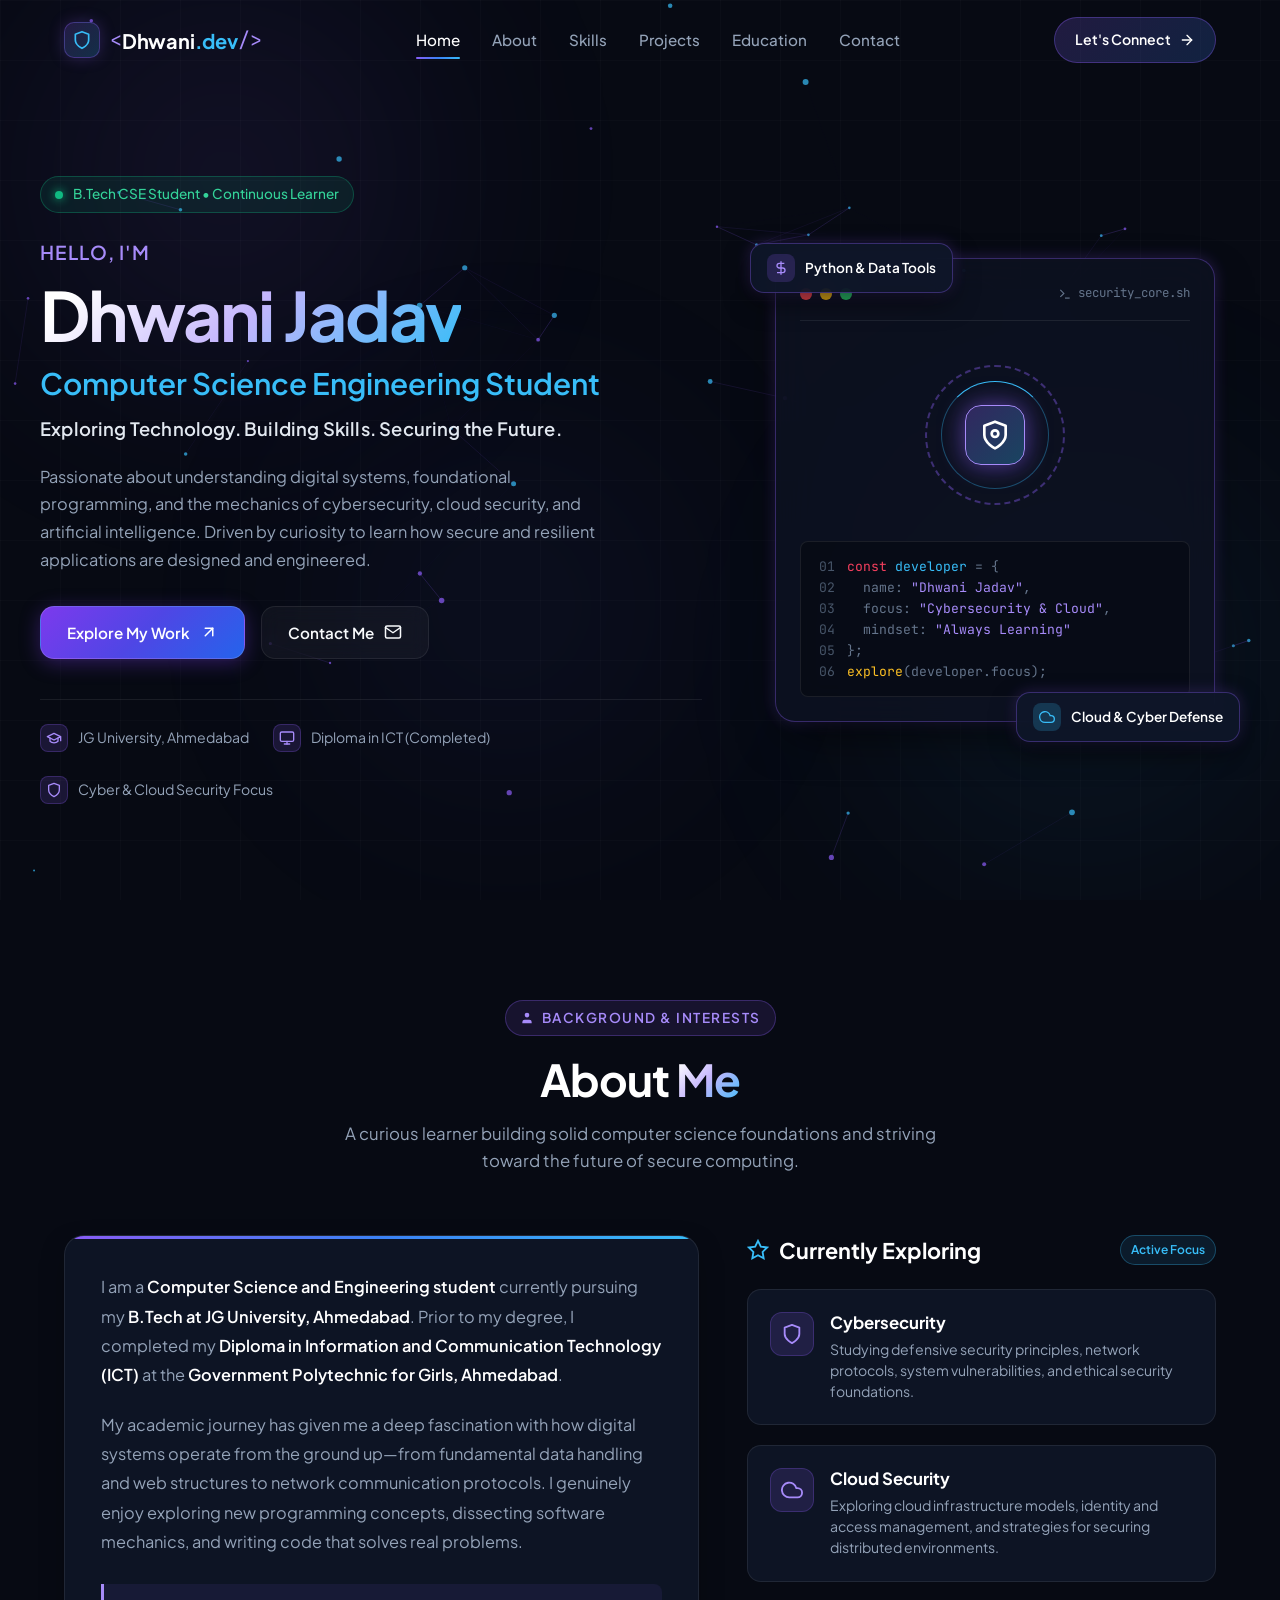
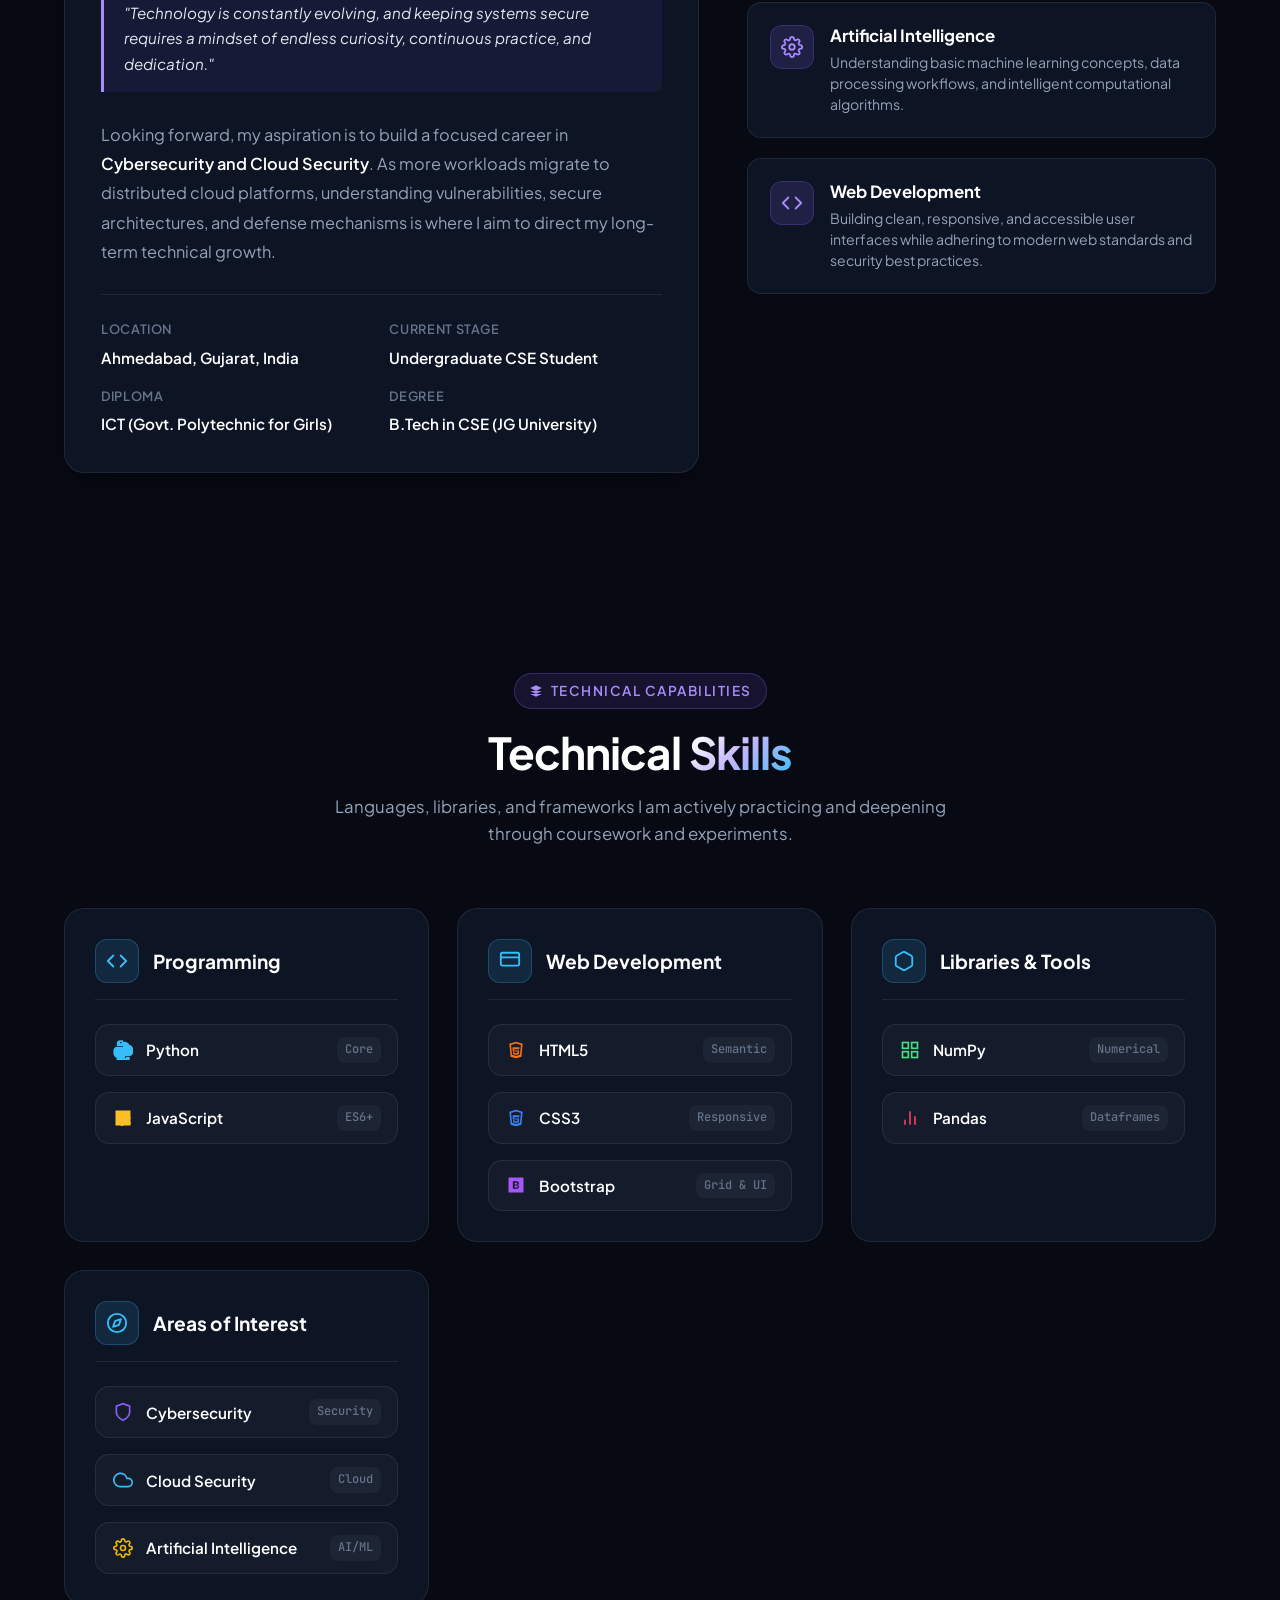
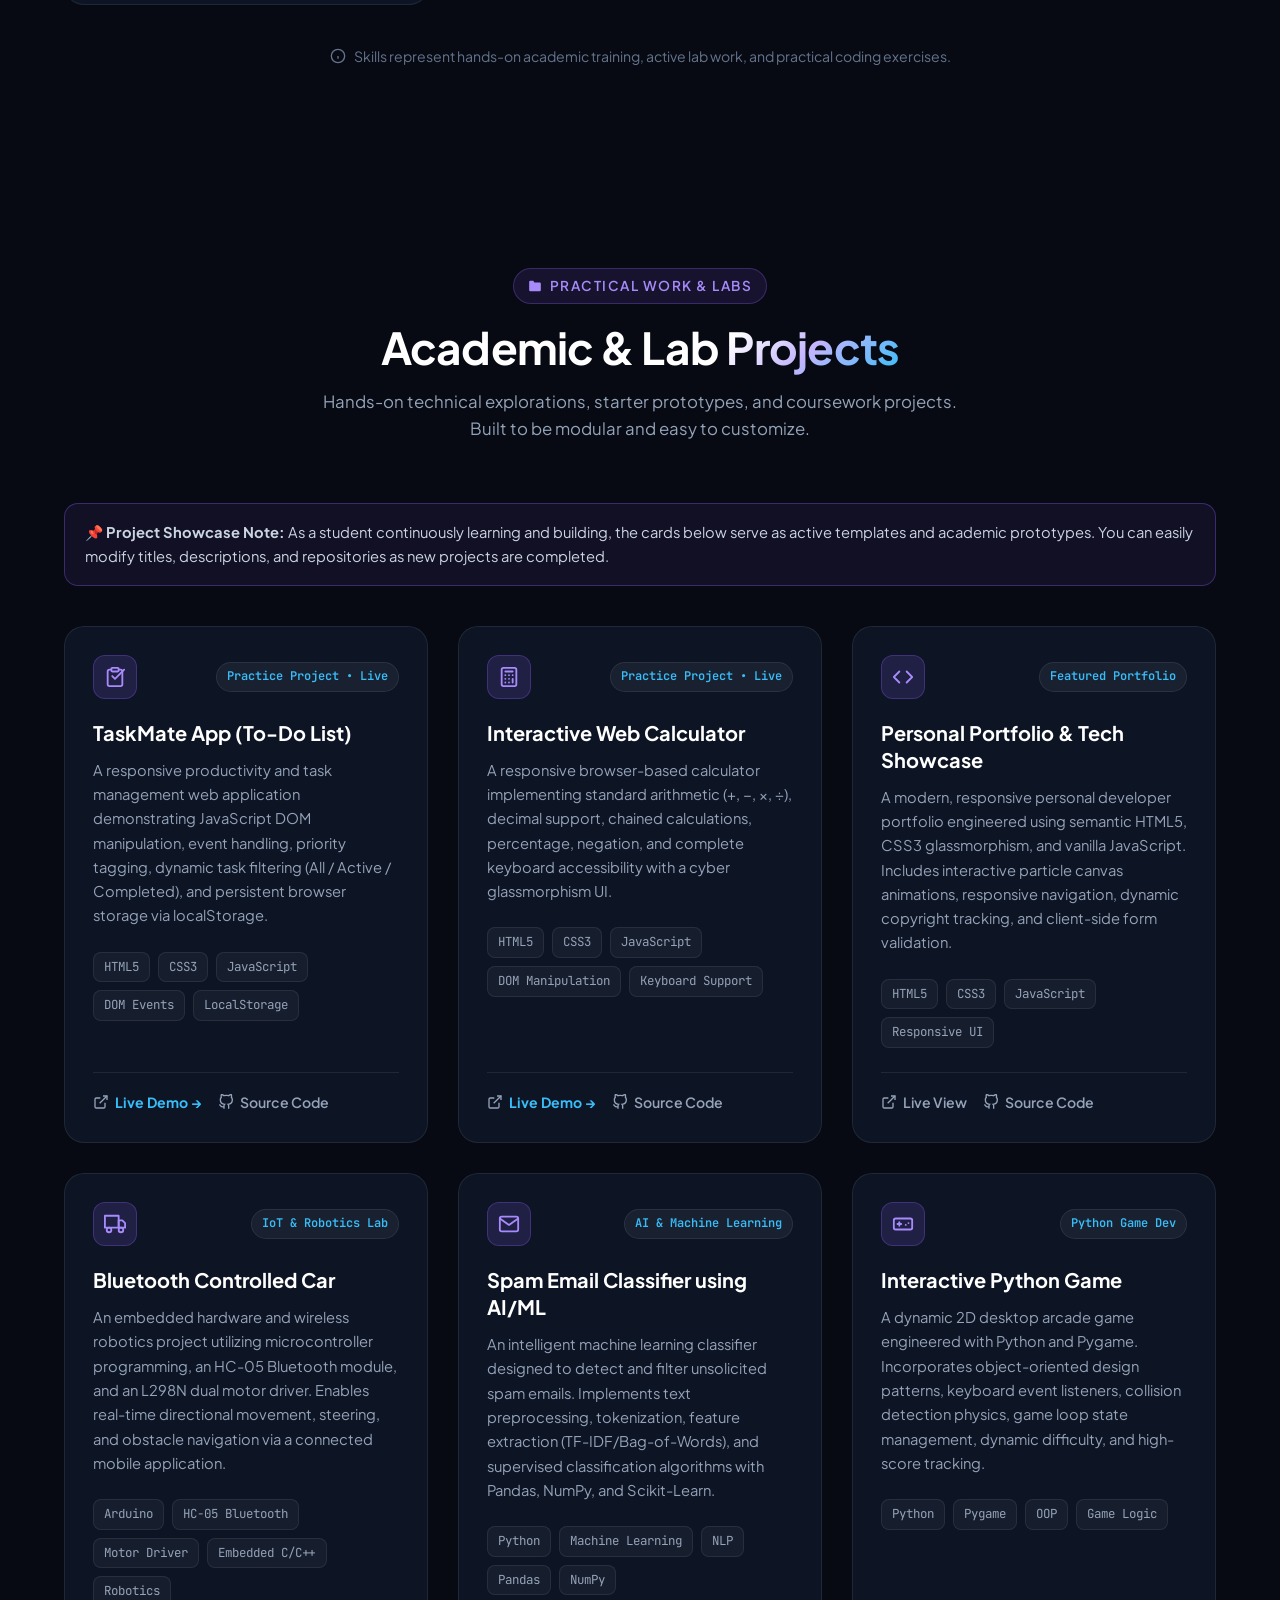
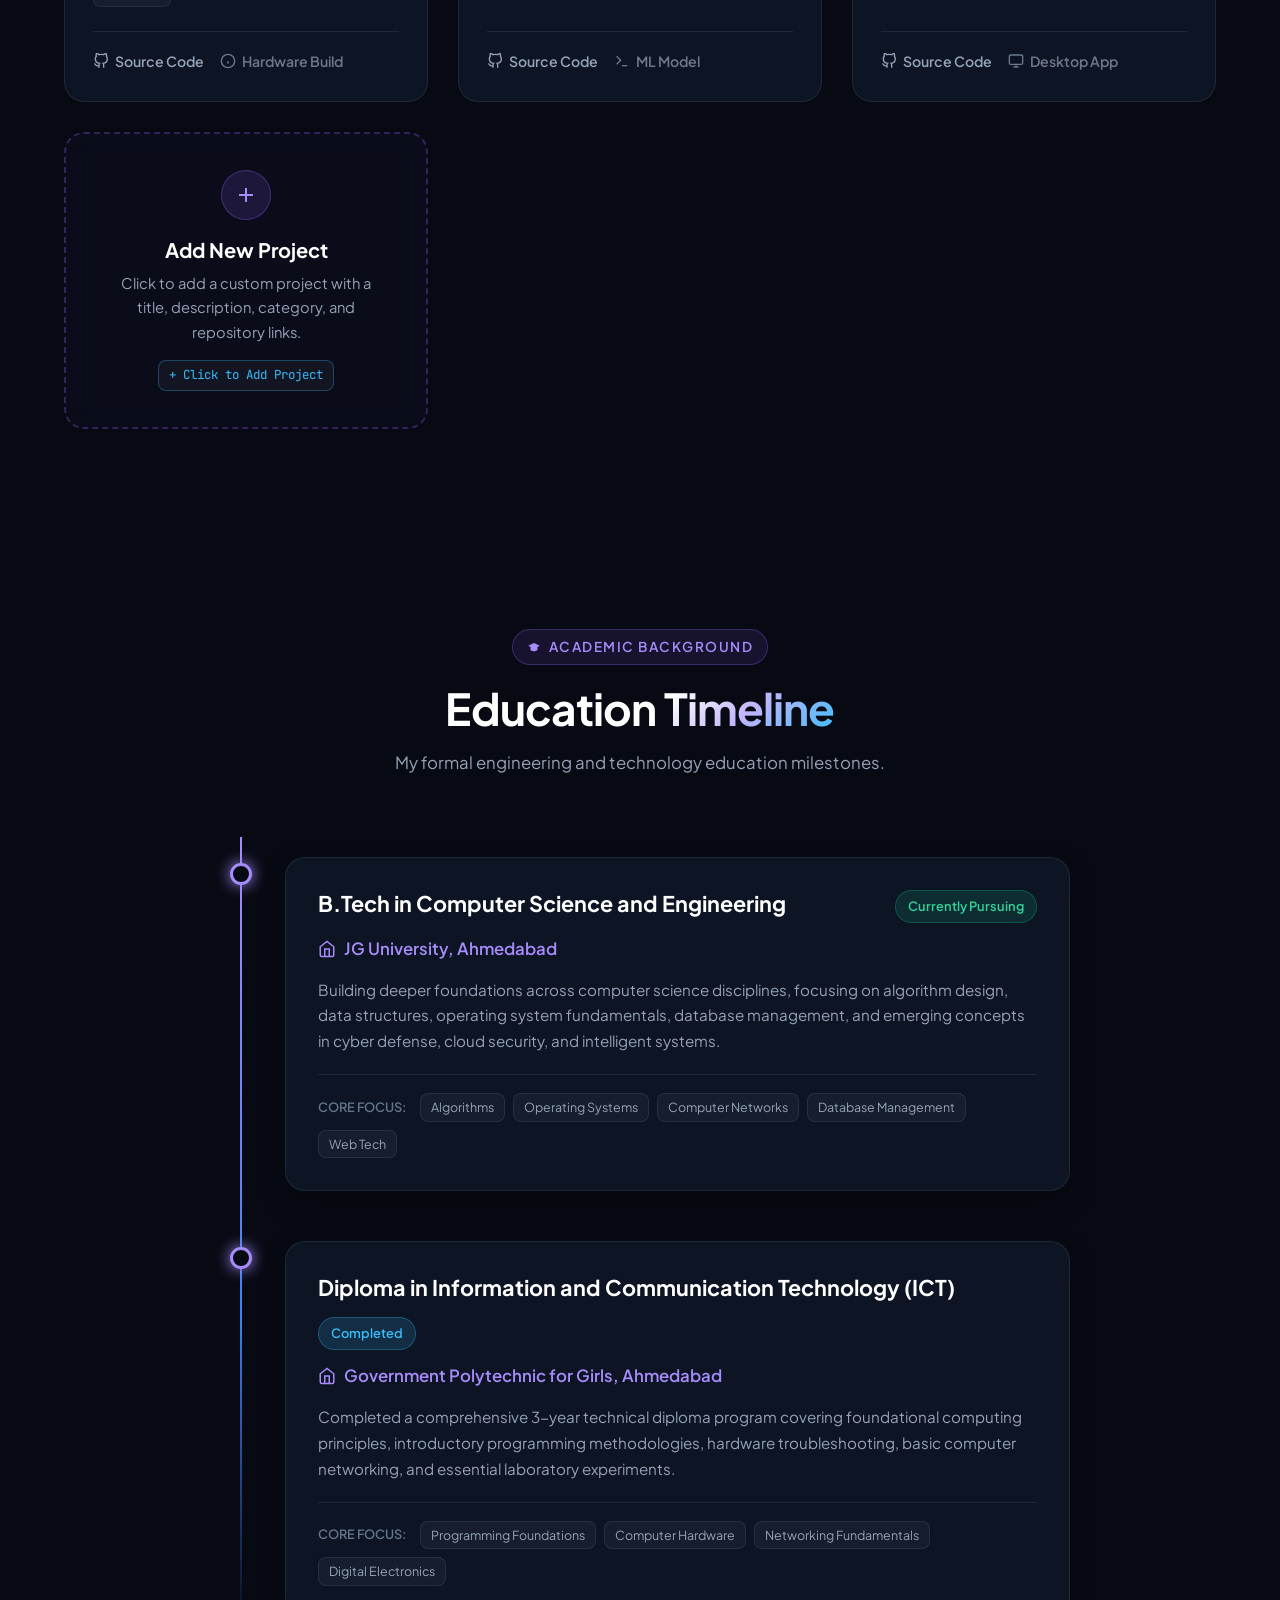
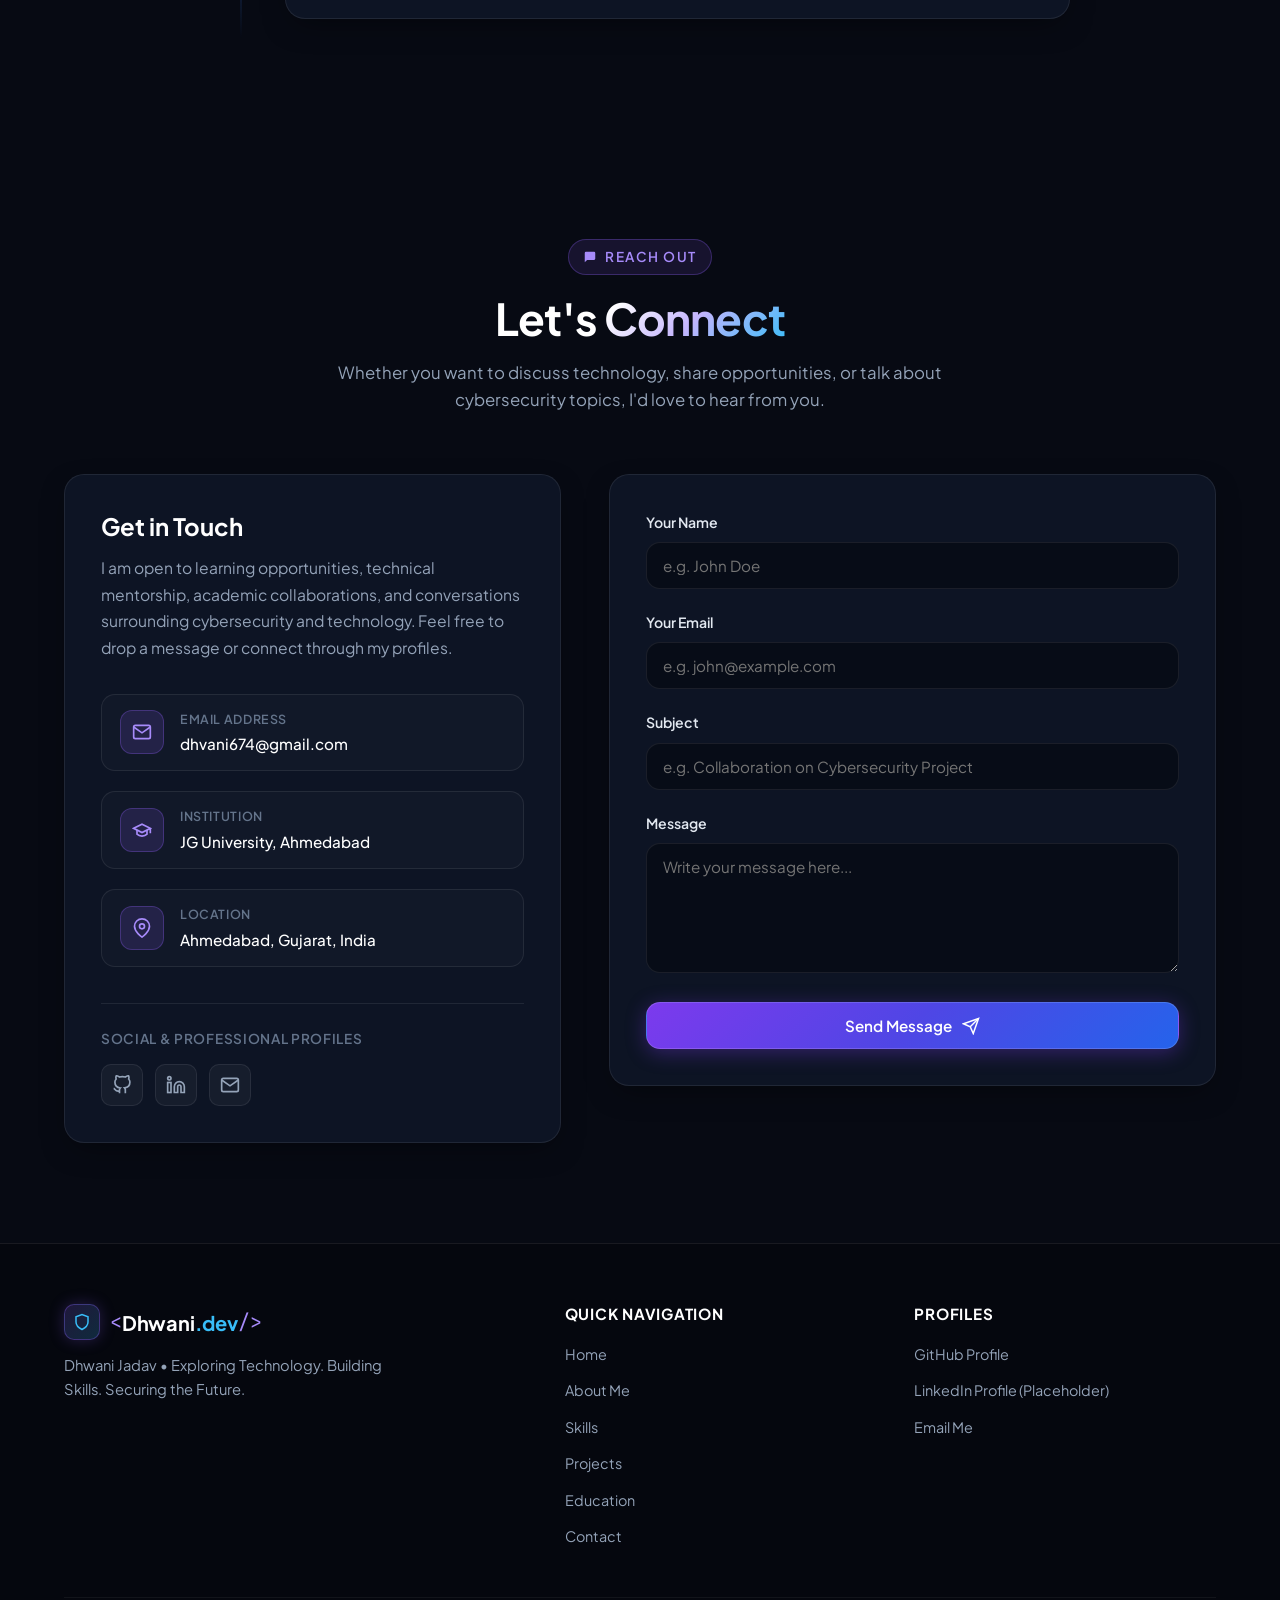
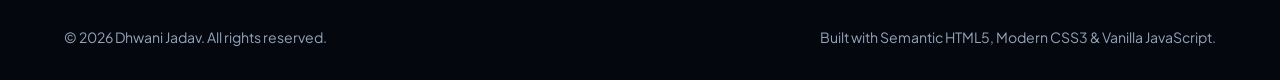
==== commit a3837e4f: "fix: sync confirmed email address and GitHub profile URL across portfolio" ====
--- a/index.html
+++ b/index.html
@@ -756,7 +756,7 @@
                                 <span style="color: var(--accent-cyan); font-weight: 700;">Live Demo &rarr;</span>
                             </a>
 
-                            <a href="https://github.com/dhwanijadav/taskmate-app" target="_blank"
+                            <a href="https://github.com/dhvani2607/taskmate-app" target="_blank"
                                 rel="noopener noreferrer" class="project-link-btn"
                                 title="GitHub Repository Placeholder">
                                 <svg viewBox="0 0 24 24" fill="none" stroke="currentColor" stroke-width="2">
@@ -811,7 +811,7 @@
                                 <span style="color: var(--accent-cyan); font-weight: 700;">Live Demo &rarr;</span>
                             </a>
 
-                            <a href="https://github.com/dhwanijadav/interactive-calculator" target="_blank"
+                            <a href="https://github.com/dhvani2607/interactive-calculator" target="_blank"
                                 rel="noopener noreferrer" class="project-link-btn"
                                 title="GitHub Repository Placeholder">
                                 <svg viewBox="0 0 24 24" fill="none" stroke="currentColor" stroke-width="2">
@@ -864,7 +864,7 @@
                                 <span>Live View</span>
                             </a>
 
-                            <a href="https://github.com/dhwanijadav/portfolio" target="_blank" rel="noopener noreferrer"
+                            <a href="https://github.com/dhvani2607/portfolio" target="_blank" rel="noopener noreferrer"
                                 class="project-link-btn" title="GitHub Repository (Editable Placeholder)">
                                 <svg viewBox="0 0 24 24" fill="none" stroke="currentColor" stroke-width="2">
                                     <path
@@ -910,7 +910,7 @@
                         </div>
 
                         <div class="project-links">
-                            <a href="https://github.com/dhwanijadav/bluetooth-controlled-car" target="_blank"
+                            <a href="https://github.com/dhvani2607/bluetooth-controlled-car" target="_blank"
                                 rel="noopener noreferrer" class="project-link-btn"
                                 title="GitHub Repository Placeholder">
                                 <svg viewBox="0 0 24 24" fill="none" stroke="currentColor" stroke-width="2">
@@ -963,7 +963,7 @@
                         </div>
 
                         <div class="project-links">
-                            <a href="https://github.com/dhwanijadav/spam-email-classifier-aiml" target="_blank"
+                            <a href="https://github.com/dhvani2607/spam-email-classifier-aiml" target="_blank"
                                 rel="noopener noreferrer" class="project-link-btn"
                                 title="GitHub Repository Placeholder">
                                 <svg viewBox="0 0 24 24" fill="none" stroke="currentColor" stroke-width="2">
@@ -1018,7 +1018,7 @@
                         </div>
 
                         <div class="project-links">
-                            <a href="https://github.com/dhwanijadav/python-arcade-game" target="_blank"
+                            <a href="https://github.com/dhvani2607/python-arcade-game" target="_blank"
                                 rel="noopener noreferrer" class="project-link-btn"
                                 title="GitHub Repository Placeholder">
                                 <svg viewBox="0 0 24 24" fill="none" stroke="currentColor" stroke-width="2">
@@ -1255,8 +1255,8 @@
                             <div class="socials-label">Social &amp; Professional Profiles</div>
                             <div class="social-links">
                                 <!-- EDITABLE PLACEHOLDER: GitHub Profile URL -->
-                                <a href="https://github.com/dhwanijadav" target="_blank" rel="noopener noreferrer"
-                                    class="social-link" aria-label="GitHub Profile (Editable Placeholder)">
+                                <a href="https://github.com/dhvani2607" target="_blank" rel="noopener noreferrer"
+                                    class="social-link" aria-label="GitHub Profile">
                                     <svg viewBox="0 0 24 24" fill="none" stroke="currentColor" stroke-width="2">
                                         <path
                                             d="M9 19c-5 1.5-5-2.5-7-3m14 6v-3.87a3.37 3.37 0 0 0-.94-2.61c3.14-.35 6.44-1.54 6.44-7A5.44 5.44 0 0 0 20 4.77 5.07 5.07 0 0 0 19.91 1S18.73.65 16 2.48a13.38 13.38 0 0 0-7 0C6.27.65 5.09 1 5.09 1A5.07 5.07 0 0 0 5 4.77a5.44 5.44 0 0 0-1.5 3.78c0 5.42 3.3 6.61 6.44 7A3.37 3.37 0 0 0 9 18.13V22">
@@ -1390,8 +1390,8 @@
                     <h4 class="footer-nav-title">Profiles</h4>
                     <ul class="footer-nav-list">
                         <!-- EDITABLE PLACEHOLDERS -->
-                        <li><a href="https://github.com/dhwanijadav" target="_blank" rel="noopener noreferrer">GitHub
-                                Profile (Placeholder)</a></li>
+                        <li><a href="https://github.com/dhvani2607" target="_blank" rel="noopener noreferrer">GitHub
+                                Profile</a></li>
                         <li><a href="https://linkedin.com/in/dhwanijadav" target="_blank"
                                 rel="noopener noreferrer">LinkedIn Profile (Placeholder)</a></li>
                         <li><a href="mailto:dhvani674@gmail.com">Email Me</a></li>
@@ -1455,7 +1455,7 @@
 
                 <div class="form-group">
                     <label for="project-modal-repo" class="form-label">Source Code / GitHub URL</label>
-                    <input type="url" id="project-modal-repo" class="form-control" placeholder="https://github.com/dhwanijadav/project-name">
+                    <input type="url" id="project-modal-repo" class="form-control" placeholder="https://github.com/dhvani2607/project-name">
                 </div>
 
                 <div class="form-group">
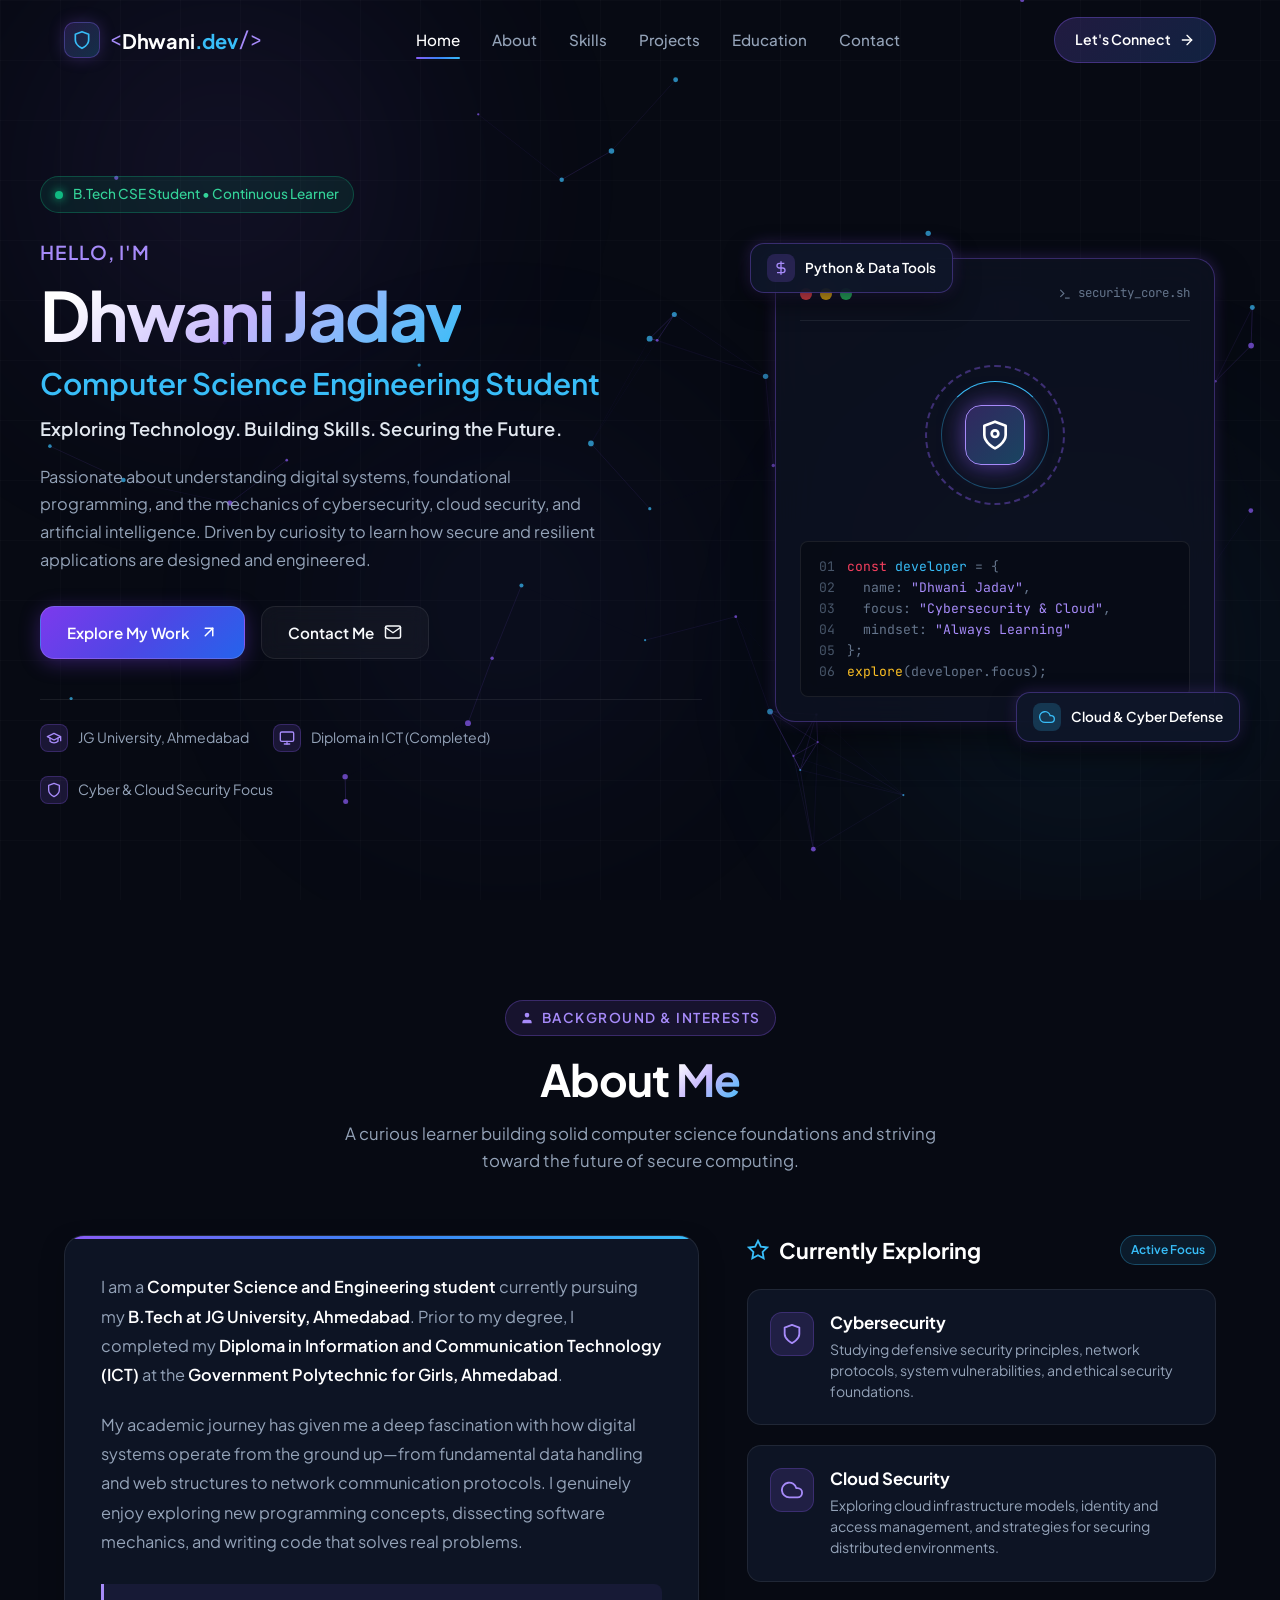
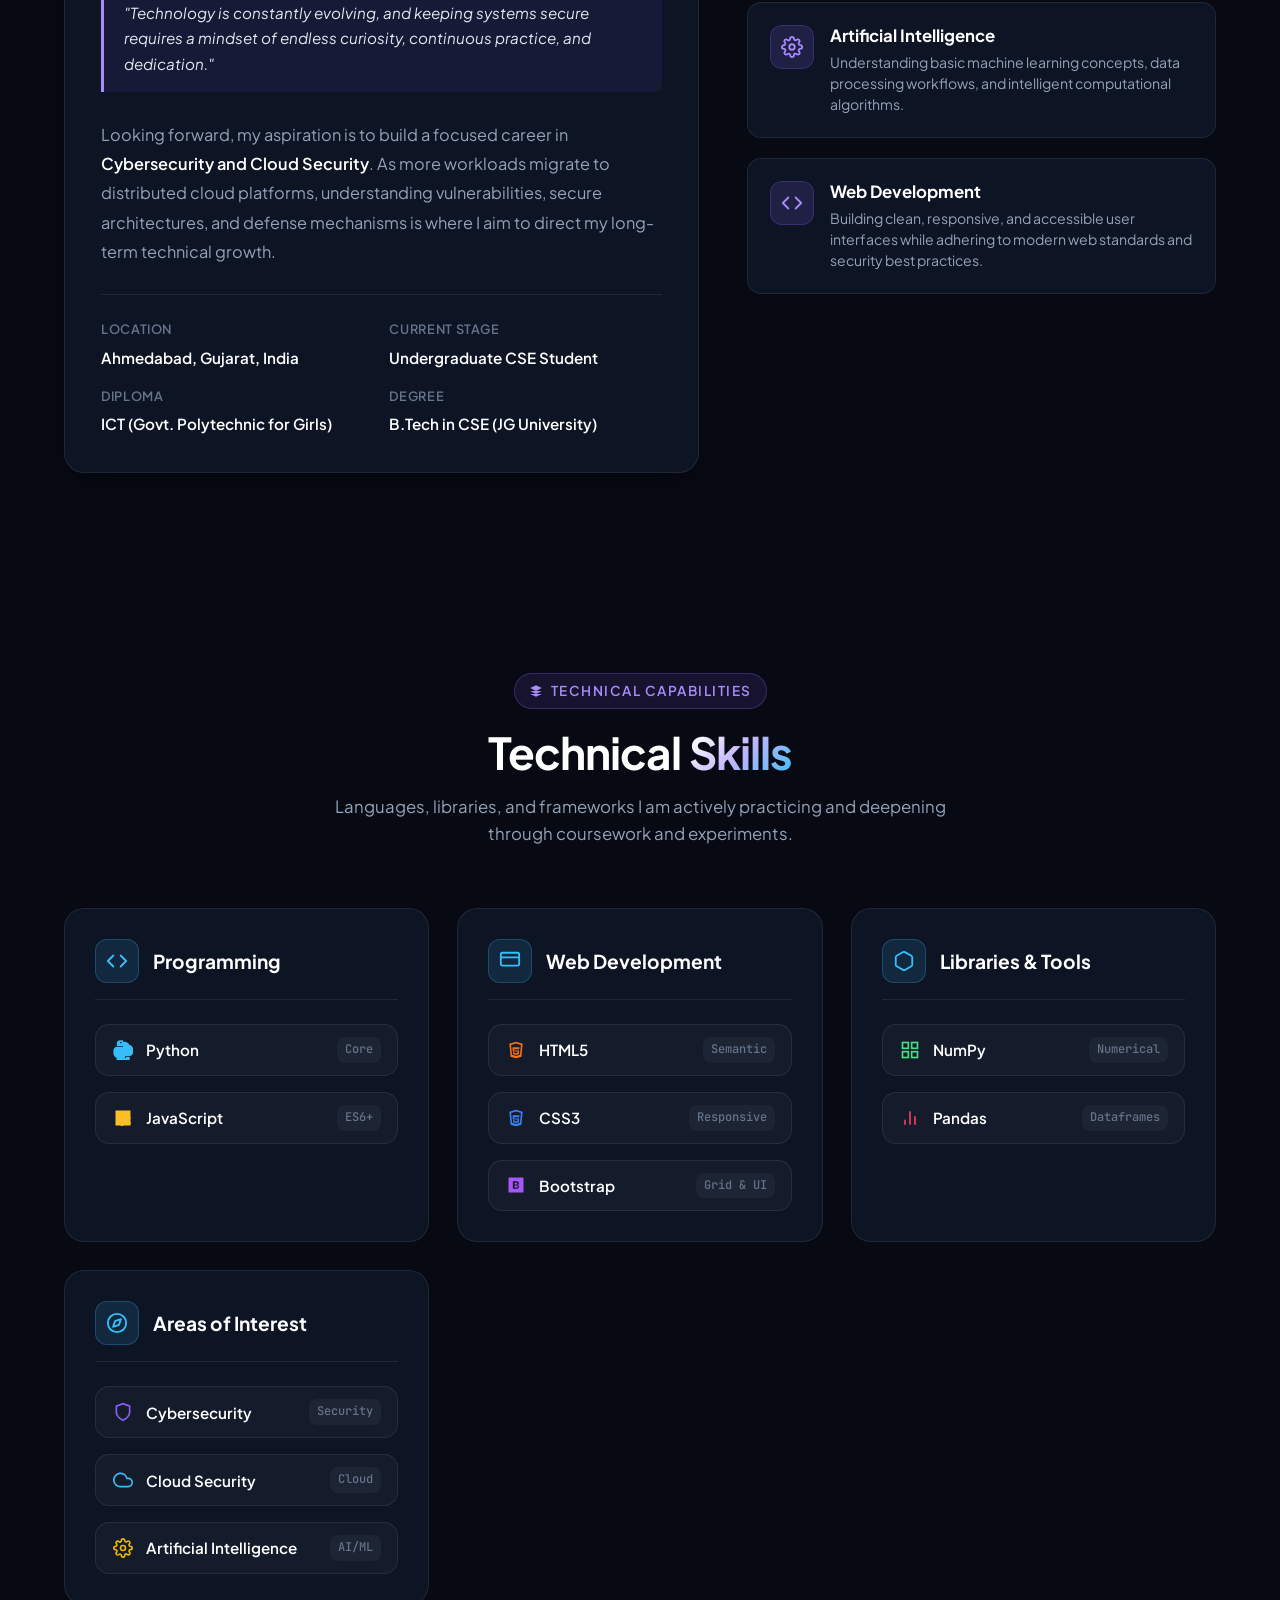
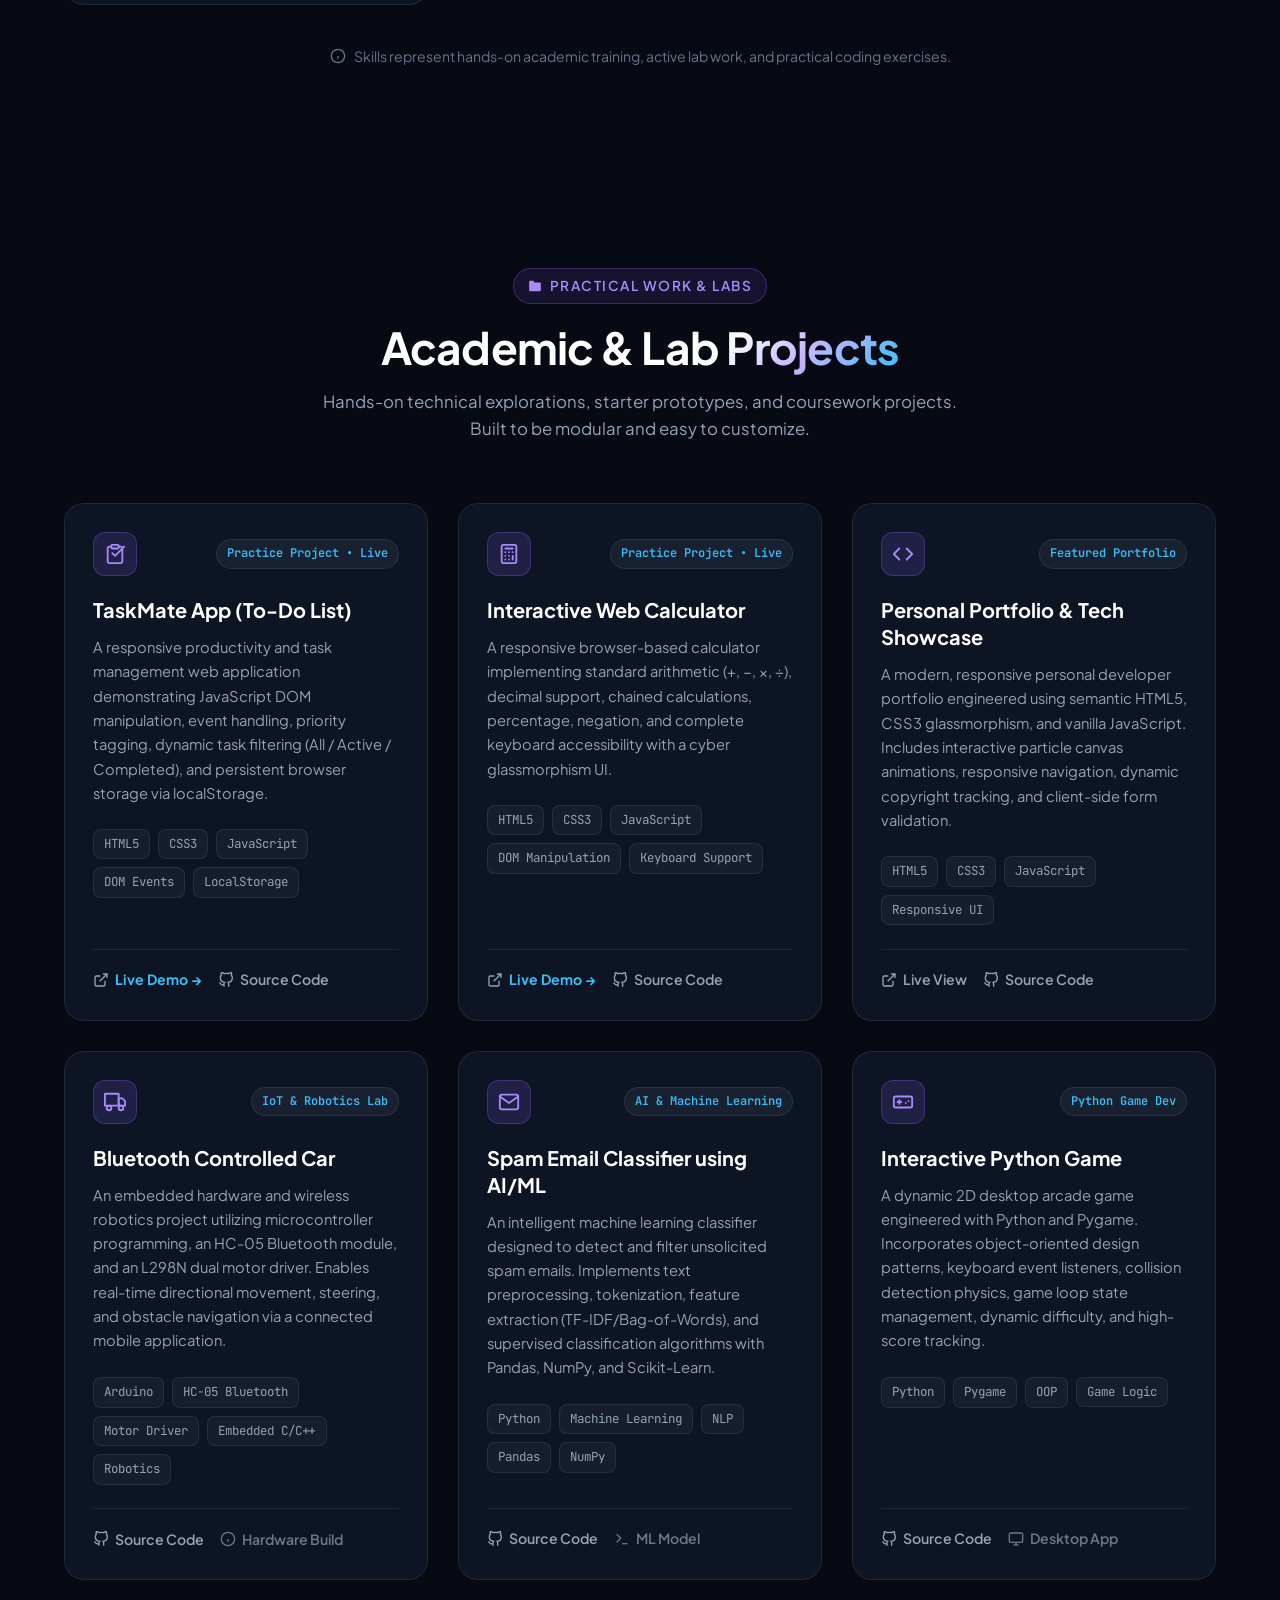
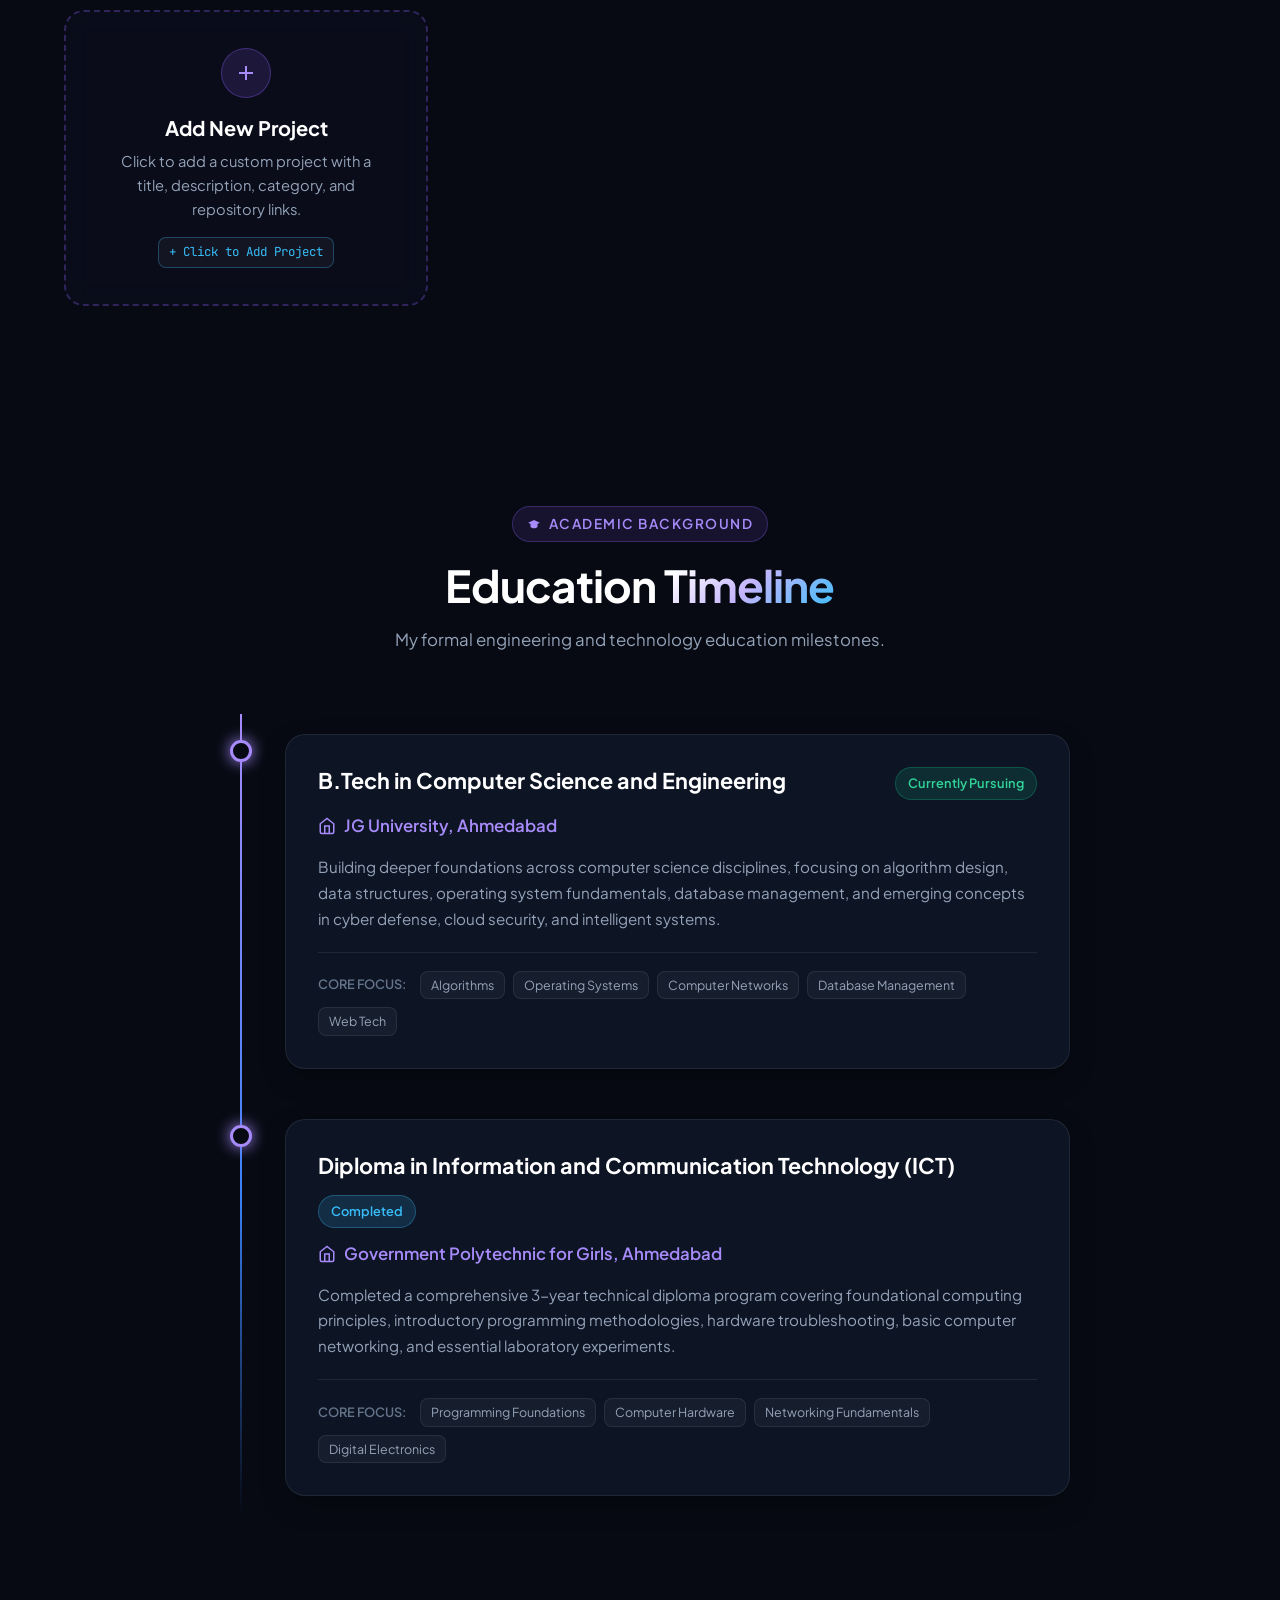
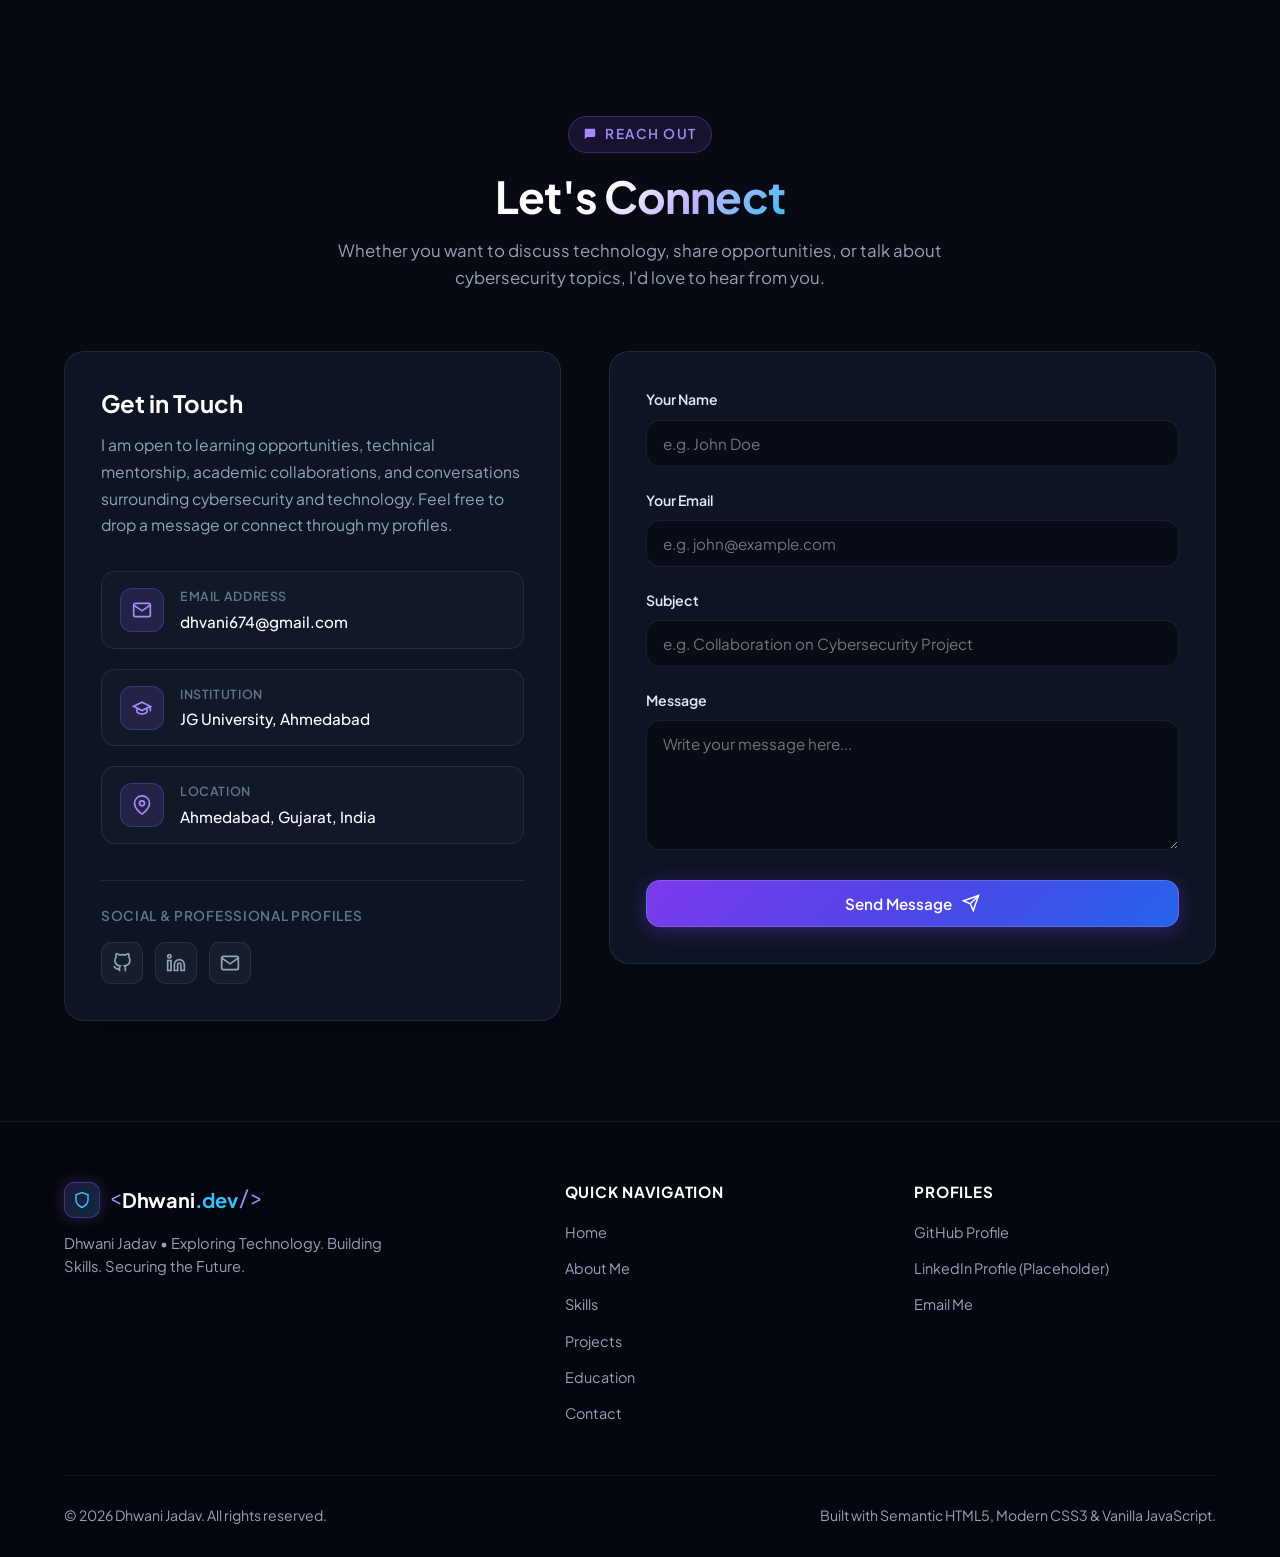
==== commit 6c3a686c: "chore: remove showcase template note from projects section" ====
--- a/index.html
+++ b/index.html
@@ -702,18 +702,7 @@
                     </p>
                 </div>
 
-                <!-- Student Project Information Banner -->
-                <div class="projects-header-info">
-                    <p>
-                        📌 <strong>Project Showcase Note:</strong> As a student continuously learning and building, the
-                        cards below
-                        serve as active templates and academic prototypes. You can easily modify titles, descriptions,
-                        and repositories
-                        as new projects are completed.
-                    </p>
-                </div>
-
-                                                <div class="projects-grid">
+                <div class="projects-grid">
 
                     <!-- Project 1: TaskMate App (Frontend Practice Project 1) -->
                     <article class="project-card">
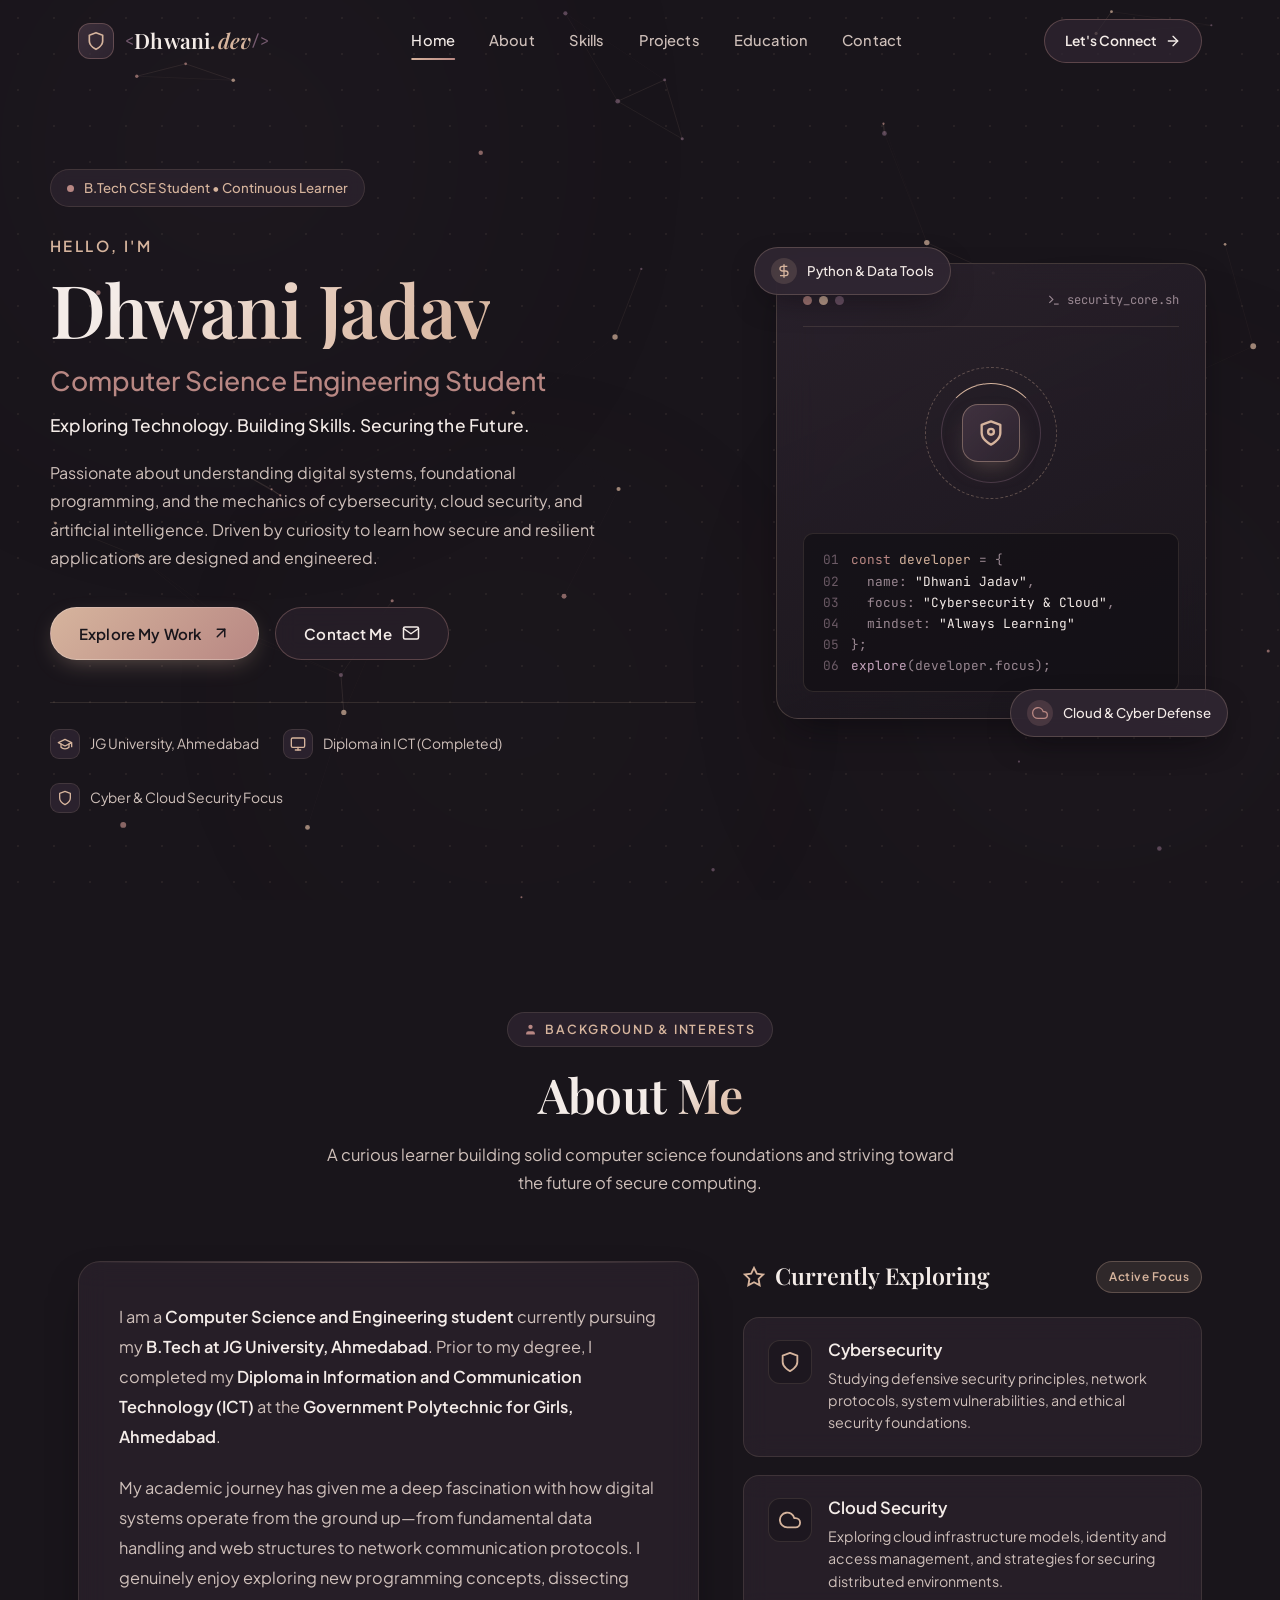
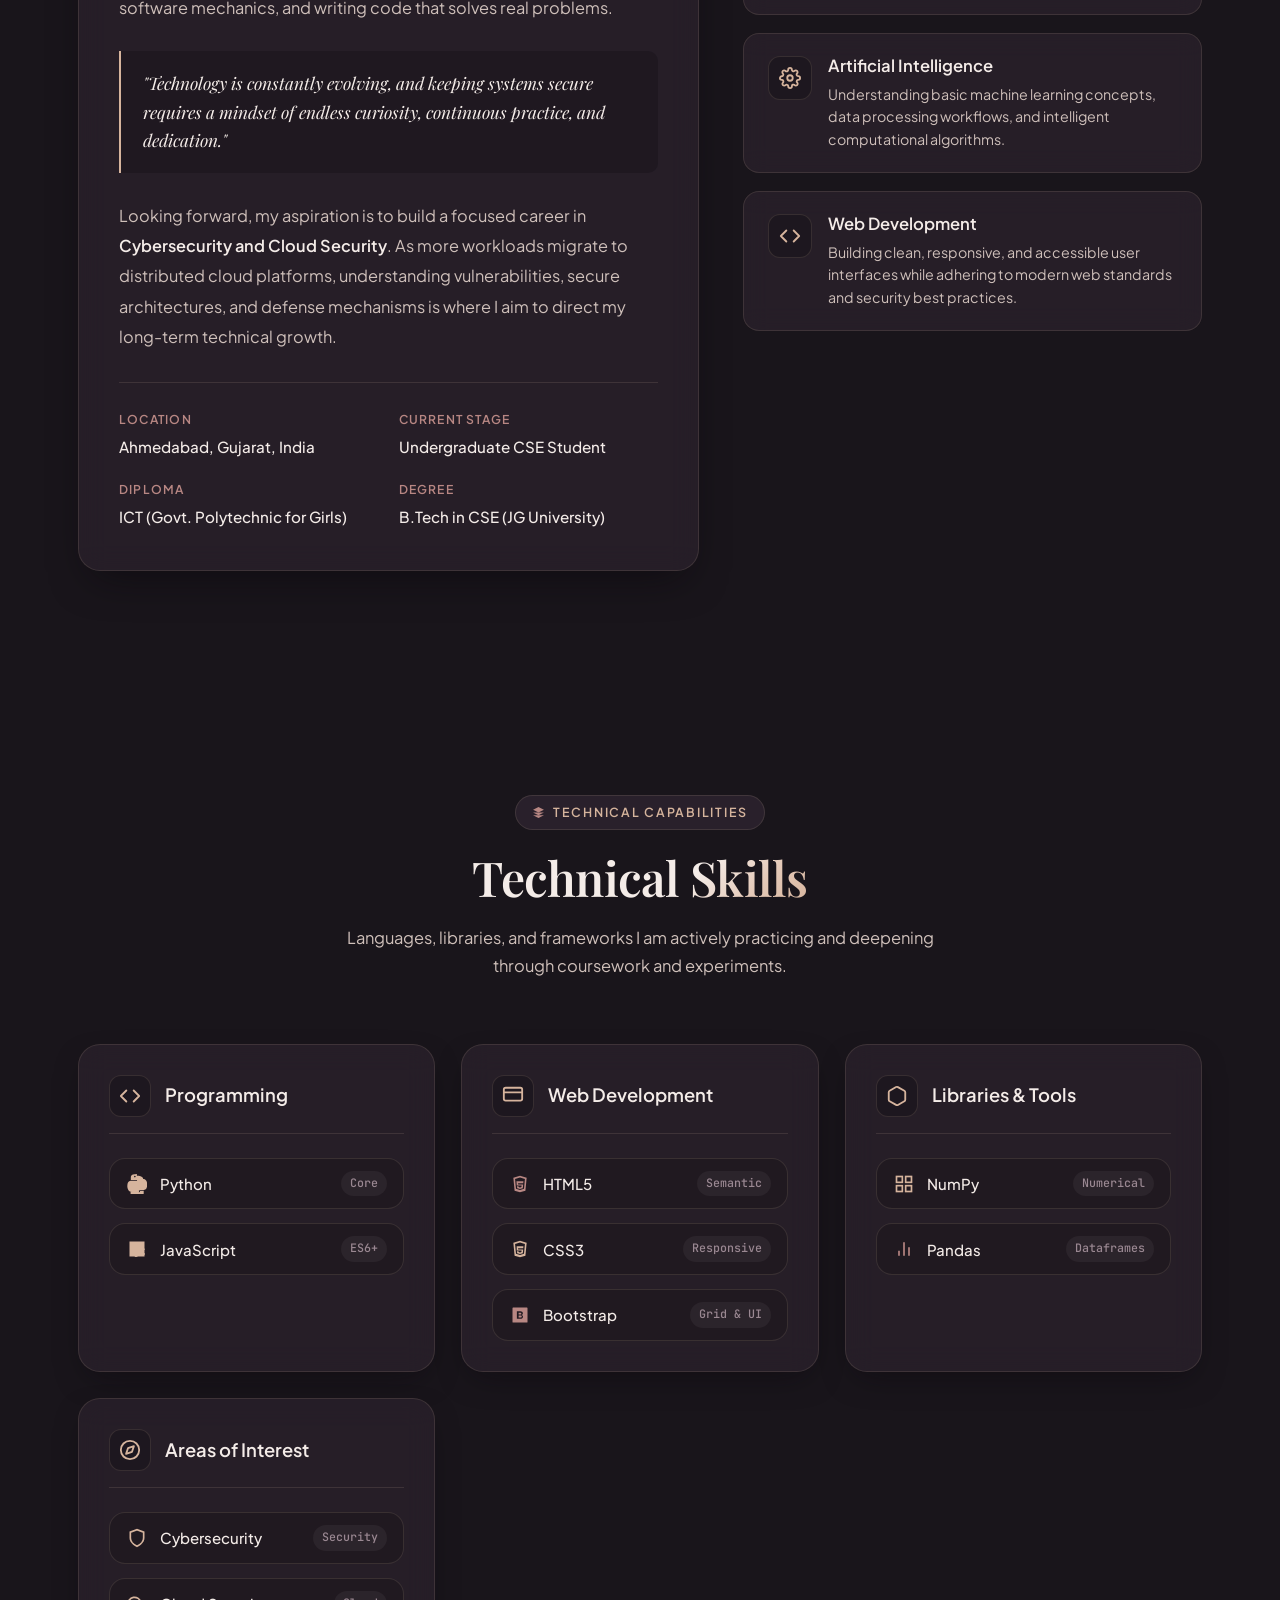
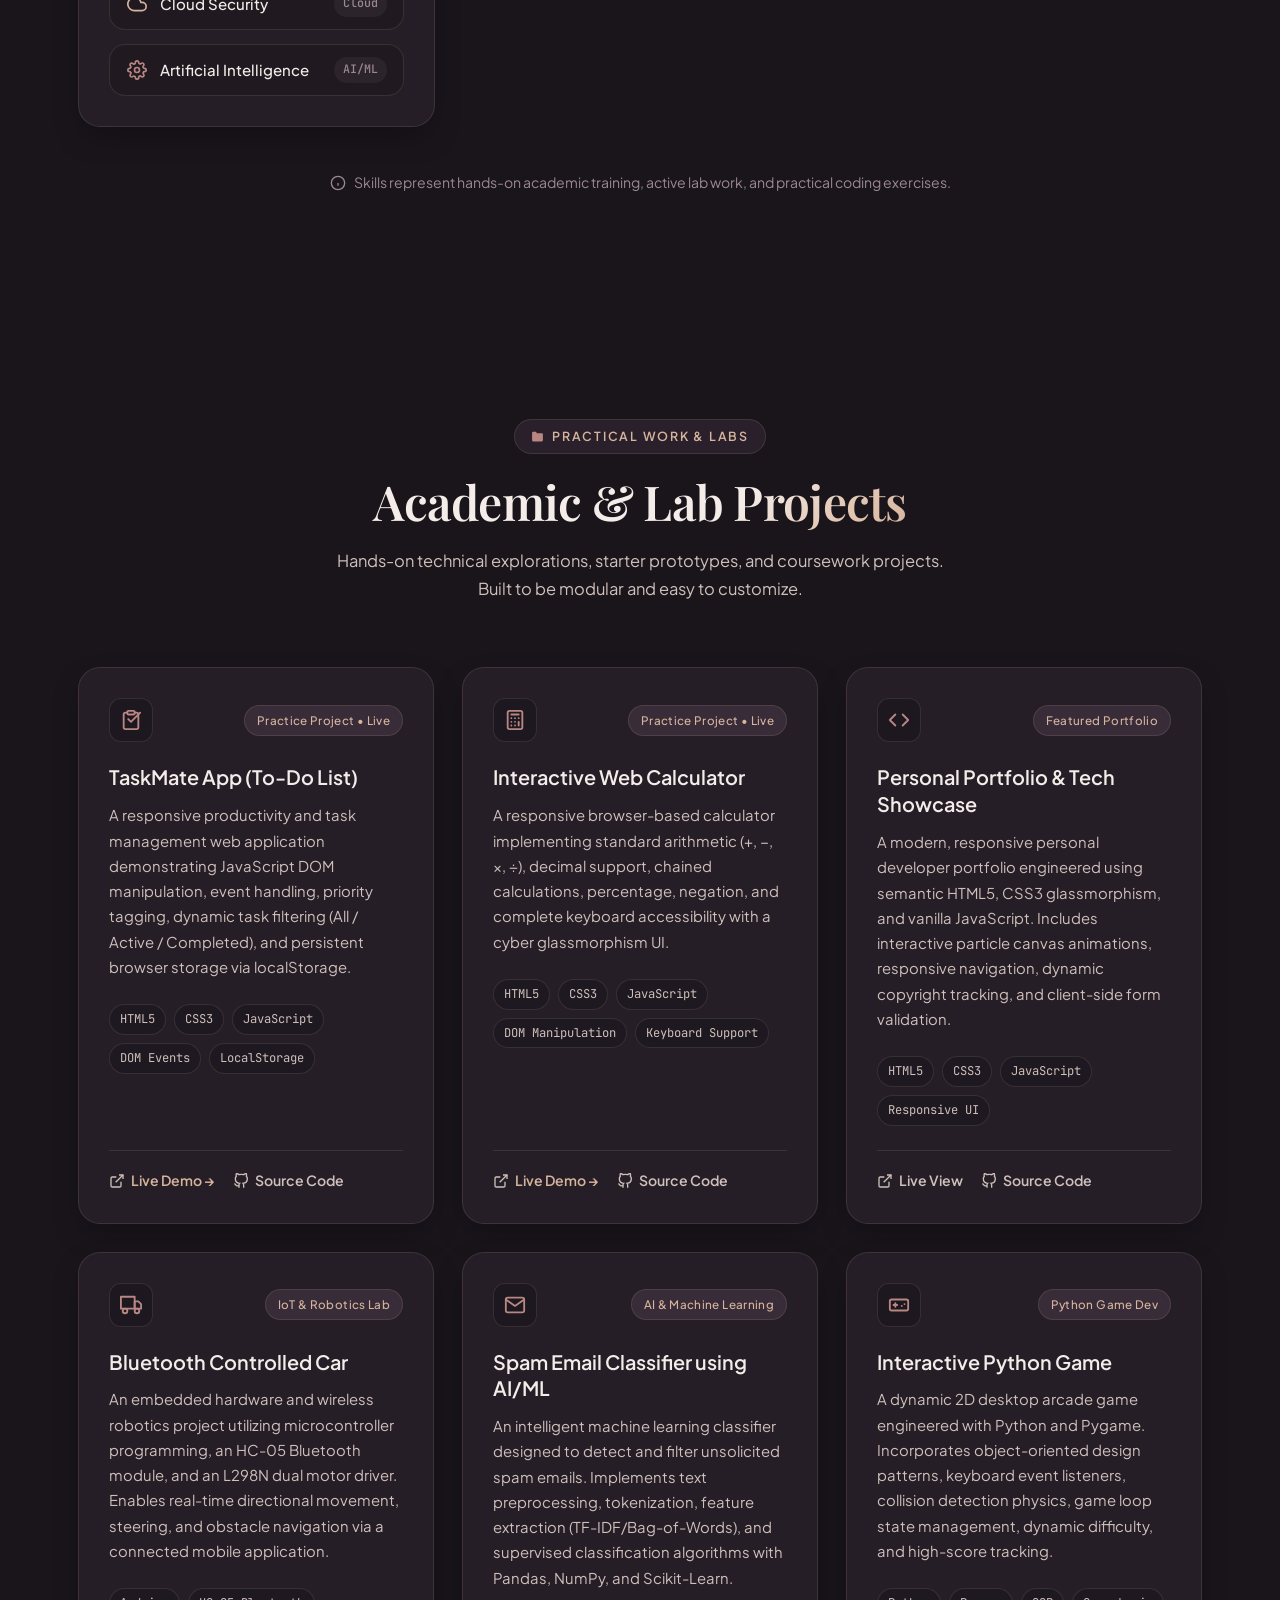
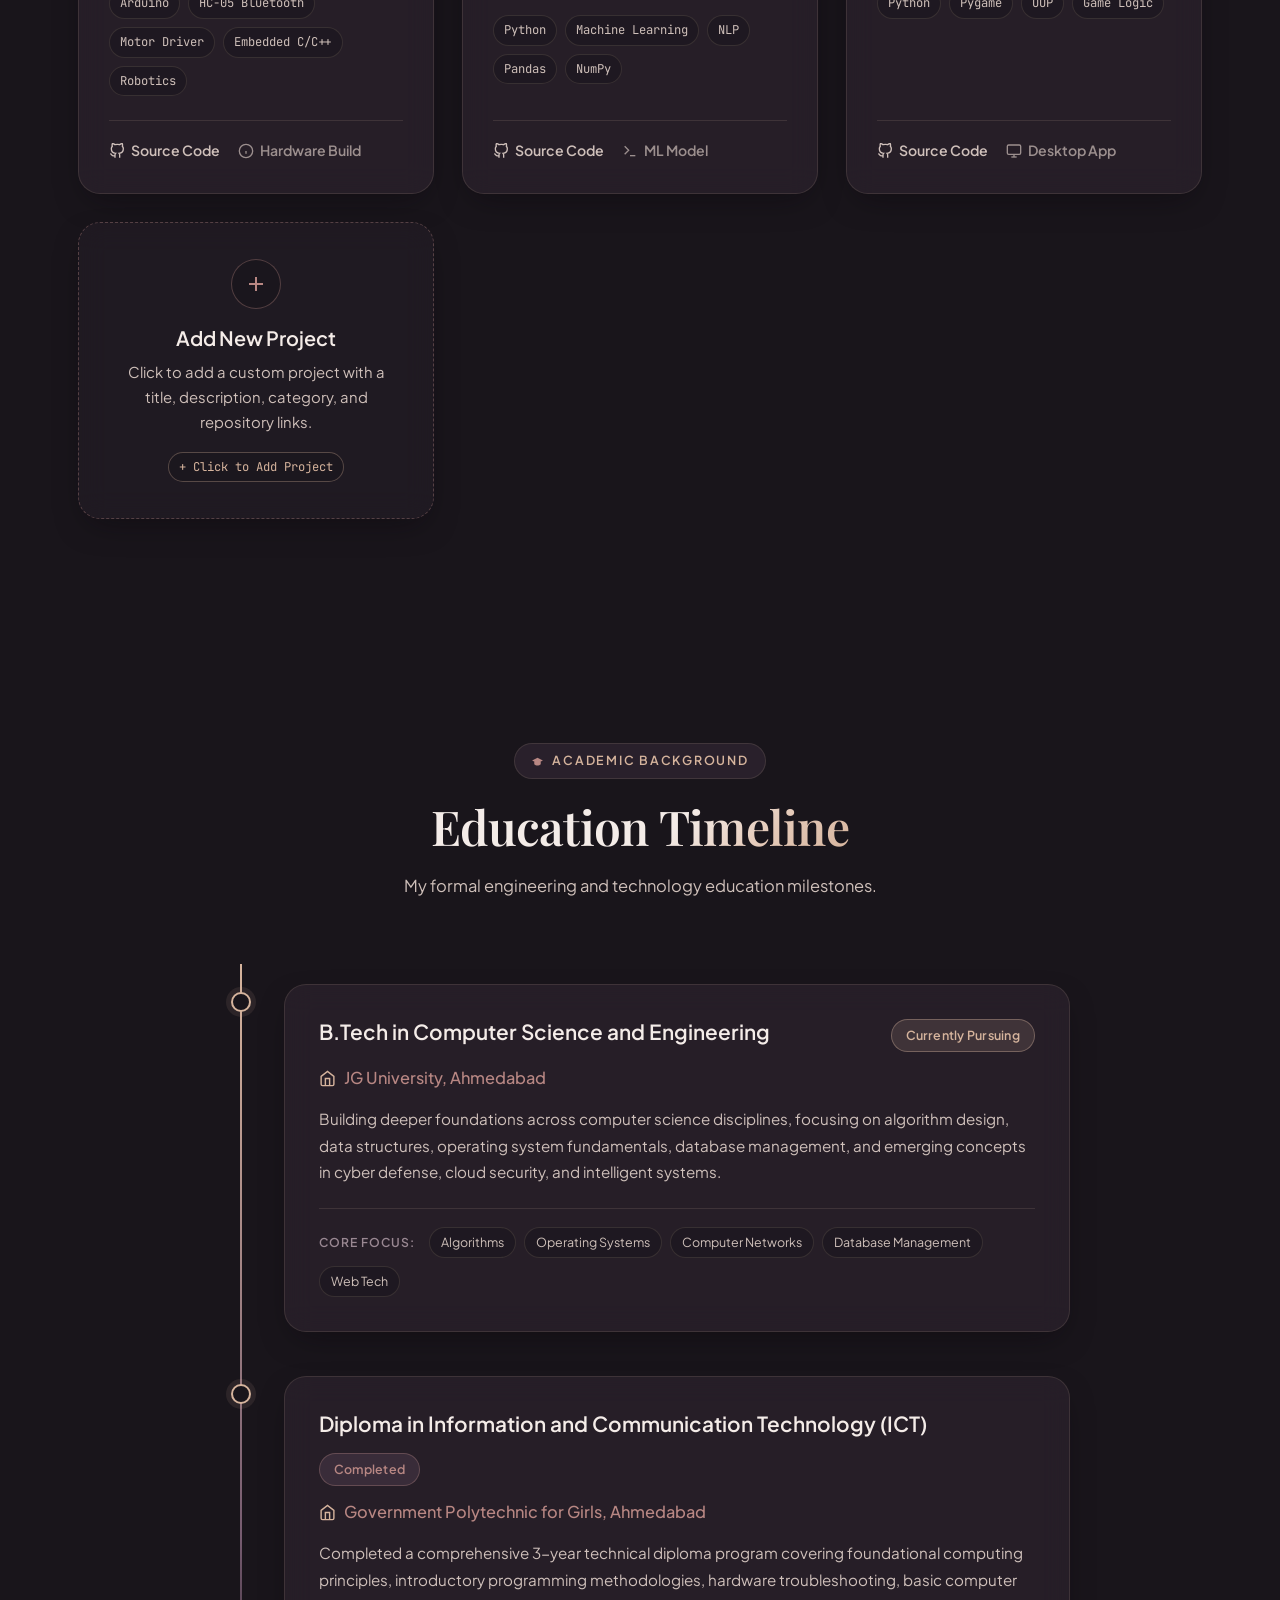
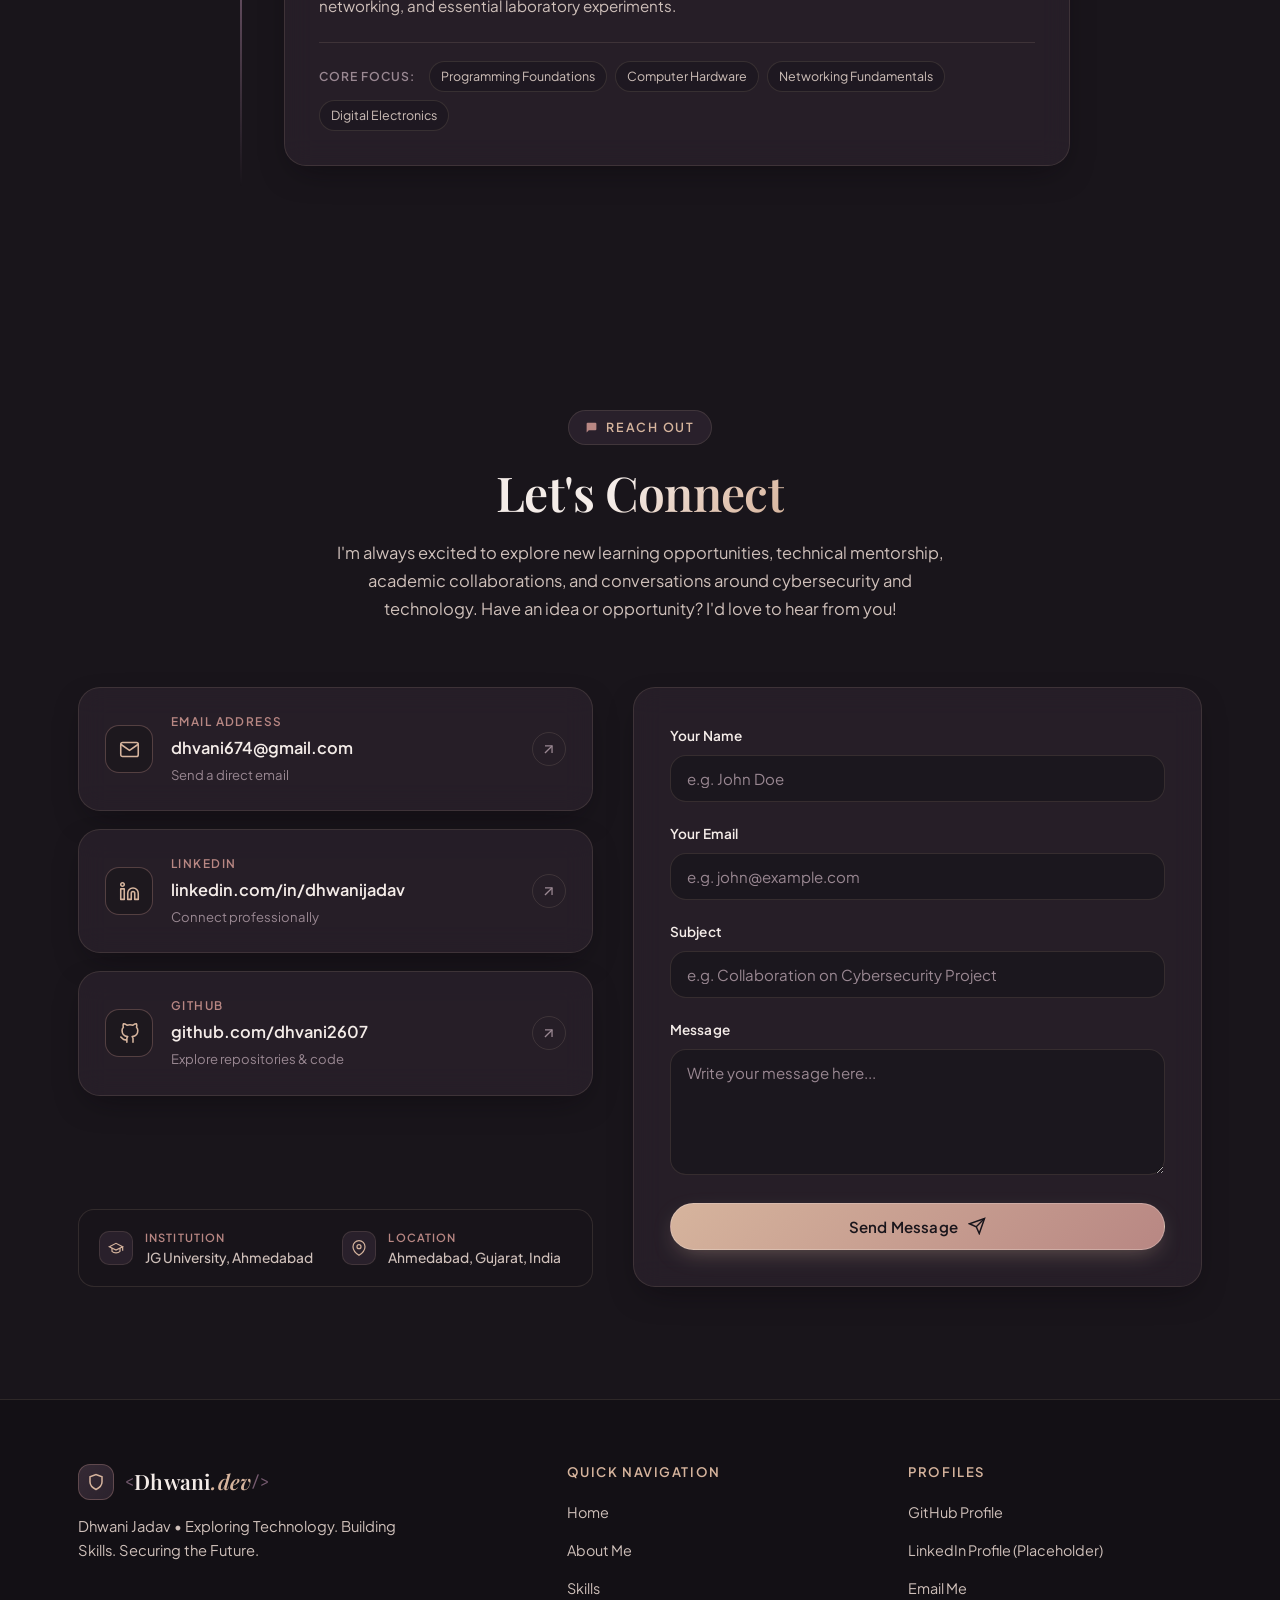
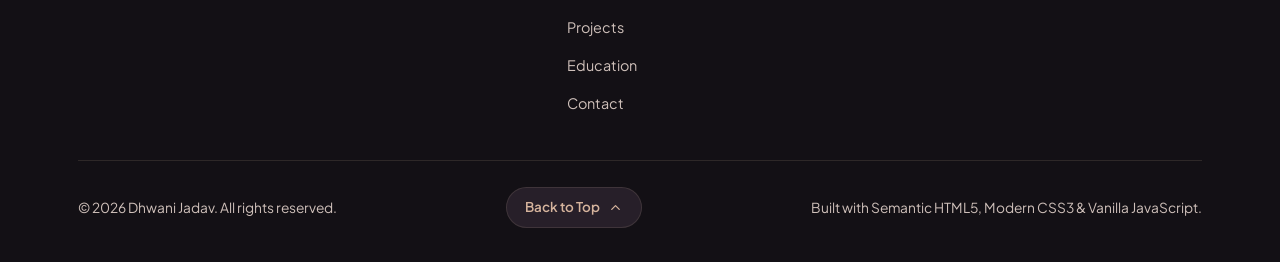
==== commit d498edeb: "Update portfolio design and contact section" ====
--- a/index.html
+++ b/index.html
@@ -11,11 +11,11 @@
     <meta name="author" content="Dhwani Jadav">
     <title>Dhwani Jadav | Computer Science Engineering Student & Tech Explorer</title>
 
-    <!-- Google Fonts: Plus Jakarta Sans & JetBrains Mono -->
+    <!-- Google Fonts: Playfair Display, Plus Jakarta Sans & JetBrains Mono -->
     <link rel="preconnect" href="https://fonts.googleapis.com">
     <link rel="preconnect" href="https://fonts.gstatic.com" crossorigin>
     <link
-        href="https://fonts.googleapis.com/css2?family=JetBrains+Mono:wght@400;500;600&family=Plus+Jakarta+Sans:wght@400;500;600;700;800&display=swap"
+        href="https://fonts.googleapis.com/css2?family=JetBrains+Mono:wght@400;500;600&family=Playfair+Display:ital,wght@0,500;0,600;0,700;1,500&family=Plus+Jakarta+Sans:wght@400;500;600;700&display=swap"
         rel="stylesheet">
 
     <!-- Core Stylesheet -->
@@ -467,7 +467,7 @@
                             <!-- Python -->
                             <div class="skill-pill">
                                 <div class="skill-pill-left">
-                                    <div class="skill-icon-svg" style="color: #38bdf8;">
+                                    <div class="skill-icon-svg" style="color: var(--accent-rose-gold);">
                                         <svg viewBox="0 0 24 24" width="20" height="20" fill="currentColor">
                                             <path
                                                 d="M11.91 0c-1.87 0-3.52.27-4.73.74-2.07.8-2.6 1.83-2.6 3.65v2.75h7.47v.92H4.63C2.8 8.06 1.34 9.17.82 11.23c-.59 2.37-.62 3.86 0 6.3.47 1.87 1.52 3.23 3.36 3.75.99.28 2.22.45 3.49.5v-2.88c0-1.89 1.62-3.48 3.54-3.48h5.36c1.6 0 2.9-1.34 2.9-2.98V6.26c0-1.74-1.46-3.04-3.23-3.48-1.43-.36-3.08-.54-4.63-.54v.01l.2-.25zm-2.48 2.05c.57 0 1.03.46 1.03 1.03 0 .57-.46 1.03-1.03 1.03-.57 0-1.03-.46-1.03-1.03 0-.57.46-1.03 1.03-1.03zM19.37 8.06c-.47-.28-1.04-.44-1.66-.44h-1.63v2.88c0 1.93-1.64 3.48-3.54 3.48H7.18c-1.6 0-2.9 1.35-2.9 2.99v6.16c0 1.74 1.48 3.03 3.23 3.48 1.62.41 3.51.58 5.22.58 1.87 0 3.52-.27 4.73-.74 2.07-.8 2.6-1.83 2.6-3.65v-2.75h-7.47v-.92h7.42c1.83 0 3.29-1.11 3.81-3.17.6-2.37.62-3.86 0-6.3-.46-1.88-1.52-3.24-3.36-3.76-.99-.28-2.22-.45-3.49-.5v2.88c0 1.89-1.62 3.48-3.54 3.48h-5.36c-1.6 0-2.9 1.34-2.9 2.98v6.16c0 1.74 1.46 3.04 3.23 3.48 1.43.36 3.08.54 4.63.54v-.01l-.2.25zM14.57 21.95c-.57 0-1.03-.46-1.03-1.03 0-.57.46-1.03 1.03-1.03.57 0 1.03.46 1.03 1.03 0 .57-.46 1.03-1.03 1.03z" />
@@ -481,7 +481,7 @@
                             <!-- JavaScript -->
                             <div class="skill-pill">
                                 <div class="skill-pill-left">
-                                    <div class="skill-icon-svg" style="color: #fbbf24;">
+                                    <div class="skill-icon-svg" style="color: var(--accent-rose-gold);">
                                         <svg viewBox="0 0 24 24" width="20" height="20" fill="currentColor">
                                             <path
                                                 d="M3 3h18v18H3V3zm16.5 13.8c-.3-.2-.7-.4-1.2-.5-.5-.1-.9-.2-1.3-.3-.6-.2-1.1-.5-1.5-.9-.4-.4-.6-.9-.6-1.6 0-.8.3-1.4.9-1.9.6-.5 1.5-.8 2.5-.8.7 0 1.4.1 2 .4.6.2 1.1.6 1.5 1l-1.3 1.3c-.3-.3-.7-.5-1.1-.7-.4-.2-.8-.2-1.2-.2-.5 0-.9.1-1.2.3-.3.2-.4.5-.4.8 0 .3.1.5.3.7.2.2.6.3 1.1.5.7.2 1.3.4 1.8.6.5.2.9.5 1.2.9.3.4.5.9.5 1.6 0 .9-.3 1.6-1 2.1-.7.5-1.6.8-2.8.8-.9 0-1.8-.2-2.5-.5-.7-.4-1.3-.9-1.7-1.6l1.4-1.2c.3.5.7.9 1.2 1.1.5.2 1.1.4 1.7.4.6 0 1.1-.1 1.4-.4.3-.2.5-.6.5-.9 0-.3-.1-.5-.4-.7-.2-.2-.6-.3-1.1-.5zm-7.7-4.1h2.2v6.6c0 .8-.2 1.4-.7 1.8-.5.4-1.2.6-2.1.6-.7 0-1.4-.1-1.9-.4-.5-.3-.9-.6-1.2-1.1l1.4-1.2c.2.3.4.6.7.7.3.2.6.2.9.2.4 0 .7-.1.9-.3.2-.2.3-.5.3-.9v-6z" />
@@ -512,7 +512,7 @@
                             <!-- HTML5 -->
                             <div class="skill-pill">
                                 <div class="skill-pill-left">
-                                    <div class="skill-icon-svg" style="color: #f97316;">
+                                    <div class="skill-icon-svg" style="color: var(--accent-dusty-rose);">
                                         <svg viewBox="0 0 24 24" width="20" height="20" fill="currentColor">
                                             <path
                                                 d="M12 2l8 2.5-1.5 15.5L12 22l-6.5-2L4 4.5 12 2zm0 2.2L6.1 6.1l1.1 11.7 4.8 1.5 4.8-1.5 1.1-11.7L12 4.2zm4.1 4.5l-.2 2.3H9.7l.1 1.5h6l-.4 4.5-3.4 1-3.4-1-.2-2.3h1.8l.1 1 1.7.5 1.7-.5.2-1.9H8.1L7.7 8.7h8.4z" />
@@ -526,7 +526,7 @@
                             <!-- CSS3 -->
                             <div class="skill-pill">
                                 <div class="skill-pill-left">
-                                    <div class="skill-icon-svg" style="color: #3b82f6;">
+                                    <div class="skill-icon-svg" style="color: var(--accent-rose-gold);">
                                         <svg viewBox="0 0 24 24" width="20" height="20" fill="currentColor">
                                             <path
                                                 d="M12 2l8 2.5-1.5 15.5L12 22l-6.5-2L4 4.5 12 2zm0 2.2L6.1 6.1l1.1 11.7 4.8 1.5 4.8-1.5 1.1-11.7L12 4.2zm-4 4.5h8.1l-.2 2.3H9.7l.1 1.5h6l-.4 4.5-3.4 1-3.4-1-.2-2.3h1.8l.1 1 1.7.5 1.7-.5.2-1.9H8.1L8 8.7z" />
@@ -540,7 +540,7 @@
                             <!-- Bootstrap -->
                             <div class="skill-pill">
                                 <div class="skill-pill-left">
-                                    <div class="skill-icon-svg" style="color: #a855f7;">
+                                    <div class="skill-icon-svg" style="color: var(--accent-dusty-rose);">
                                         <svg viewBox="0 0 24 24" width="20" height="20" fill="currentColor">
                                             <path
                                                 d="M3.75 3h16.5A.75.75 0 0 1 21 3.75v16.5a.75.75 0 0 1-.75.75H3.75A.75.75 0 0 1 3 20.25V3.75A.75.75 0 0 1 3.75 3zm4.5 4.5v9h4.35c1.8 0 3-1.05 3-2.55 0-1.05-.6-1.8-1.65-2.1 1.05-.3 1.5-.9 1.5-1.95 0-1.35-1.2-2.4-3-2.4H8.25zm2.1 1.8h2.1c.75 0 1.2.45 1.2 1.05 0 .6-.45 1.05-1.2 1.05h-2.1v-2.1zm0 3.3h2.4c.9 0 1.35.45 1.35 1.2 0 .75-.45 1.2-1.35 1.2h-2.4v-2.4z" />
@@ -572,7 +572,7 @@
                             <!-- NumPy -->
                             <div class="skill-pill">
                                 <div class="skill-pill-left">
-                                    <div class="skill-icon-svg" style="color: #4ade80;">
+                                    <div class="skill-icon-svg" style="color: var(--accent-rose-gold);">
                                         <svg viewBox="0 0 24 24" width="20" height="20" fill="none"
                                             stroke="currentColor" stroke-width="2">
                                             <rect x="3" y="3" width="7" height="7"></rect>
@@ -589,7 +589,7 @@
                             <!-- Pandas -->
                             <div class="skill-pill">
                                 <div class="skill-pill-left">
-                                    <div class="skill-icon-svg" style="color: #f43f5e;">
+                                    <div class="skill-icon-svg" style="color: var(--accent-dusty-rose);">
                                         <svg viewBox="0 0 24 24" width="20" height="20" fill="none"
                                             stroke="currentColor" stroke-width="2">
                                             <line x1="18" y1="20" x2="18" y2="10"></line>
@@ -622,7 +622,7 @@
                             <!-- Cybersecurity -->
                             <div class="skill-pill">
                                 <div class="skill-pill-left">
-                                    <div class="skill-icon-svg" style="color: #8b5cf6;">
+                                    <div class="skill-icon-svg" style="color: var(--accent-rose-gold);">
                                         <svg viewBox="0 0 24 24" width="20" height="20" fill="none"
                                             stroke="currentColor" stroke-width="2">
                                             <path d="M12 22s8-4 8-10V5l-8-3-8 3v7c0 6 8 10 8 10z" />
@@ -636,7 +636,7 @@
                             <!-- Cloud Security -->
                             <div class="skill-pill">
                                 <div class="skill-pill-left">
-                                    <div class="skill-icon-svg" style="color: #38bdf8;">
+                                    <div class="skill-icon-svg" style="color: var(--accent-rose-gold);">
                                         <svg viewBox="0 0 24 24" width="20" height="20" fill="none"
                                             stroke="currentColor" stroke-width="2">
                                             <path d="M18 10h-1.26A8 8 0 1 0 9 20h9a5 5 0 0 0 0-10z"></path>
@@ -650,7 +650,7 @@
                             <!-- Artificial Intelligence -->
                             <div class="skill-pill">
                                 <div class="skill-pill-left">
-                                    <div class="skill-icon-svg" style="color: #eab308;">
+                                    <div class="skill-icon-svg" style="color: var(--accent-dusty-rose);">
                                         <svg viewBox="0 0 24 24" width="20" height="20" fill="none"
                                             stroke="currentColor" stroke-width="2">
                                             <circle cx="12" cy="12" r="3"></circle>
@@ -742,7 +742,7 @@
                                     <polyline points="15 3 21 3 21 9"></polyline>
                                     <line x1="10" y1="14" x2="21" y2="3"></line>
                                 </svg>
-                                <span style="color: var(--accent-cyan); font-weight: 700;">Live Demo &rarr;</span>
+                                <span style="color: var(--accent-rose-gold); font-weight: 600;">Live Demo &rarr;</span>
                             </a>
 
                             <a href="https://github.com/dhvani2607/taskmate-app" target="_blank"
@@ -797,7 +797,7 @@
                                     <polyline points="15 3 21 3 21 9"></polyline>
                                     <line x1="10" y1="14" x2="21" y2="3"></line>
                                 </svg>
-                                <span style="color: var(--accent-cyan); font-weight: 700;">Live Demo &rarr;</span>
+                                <span style="color: var(--accent-rose-gold); font-weight: 600;">Live Demo &rarr;</span>
                             </a>
 
                             <a href="https://github.com/dhvani2607/interactive-calculator" target="_blank"
@@ -1043,7 +1043,7 @@
                             Click to add a custom project with a title, description, category, and repository links.
                         </p>
                         <span class="tech-tag"
-                            style="color: var(--accent-cyan); border-color: rgba(56, 189, 248, 0.3);">
+                            style="color: var(--accent-rose-gold); border-color: rgba(214, 180, 157, 0.32);">
                             + Click to Add Project
                         </span>
                     </div>
@@ -1169,113 +1169,117 @@
                     </div>
                     <h2 class="section-title">Let's <span class="gradient-text">Connect</span></h2>
                     <p class="section-subtitle">
-                        Whether you want to discuss technology, share opportunities, or talk about cybersecurity topics,
-                        I'd love to hear from you.
+                        I'm always excited to explore new learning opportunities, technical mentorship, academic
+                        collaborations, and conversations around cybersecurity and technology. Have an idea or
+                        opportunity? I'd love to hear from you!
                     </p>
                 </div>
 
                 <div class="contact-grid">
 
-                    <!-- Left Column: Contact Methods & Socials -->
-                    <div class="contact-info-card">
-                        <h3 class="contact-info-title">Get in Touch</h3>
-                        <p class="contact-info-desc">
-                            I am open to learning opportunities, technical mentorship, academic collaborations, and
-                            conversations
-                            surrounding cybersecurity and technology. Feel free to drop a message or connect through my
-                            profiles.
-                        </p>
-
-                        <div class="contact-methods">
-                            <!-- Method 1: Email -->
-                            <div class="contact-method-item">
-                                <div class="method-icon">
-                                    <svg viewBox="0 0 24 24" width="20" height="20" fill="none" stroke="currentColor"
-                                        stroke-width="2">
-                                        <path
-                                            d="M4 4h16c1.1 0 2 .9 2 2v12c0 1.1-.9 2-2 2H4c-1.1 0-2-.9-2-2V6c0-1.1.9-2 2-2z">
-                                        </path>
+                    <!-- Left Column: Direct Contact Cards + Compact Metadata Row -->
+                    <div class="contact-channels">
+
+                        <div class="connect-cards-stack" aria-label="Direct Contact Links">
+                            <!-- Card 1: Email Address -->
+                            <a href="mailto:dhvani674@gmail.com" class="connect-card"
+                                aria-label="Send an email to dhvani674@gmail.com">
+                                <div class="connect-card-icon">
+                                    <svg viewBox="0 0 24 24" width="21" height="21" fill="none" stroke="currentColor"
+                                        stroke-width="1.8" stroke-linecap="round" stroke-linejoin="round">
+                                        <path d="M4 4h16c1.1 0 2 .9 2 2v12c0 1.1-.9 2-2 2H4c-1.1 0-2-.9-2-2V6c0-1.1.9-2 2-2z"></path>
                                         <polyline points="22,6 12,13 2,6"></polyline>
                                     </svg>
                                 </div>
-                                <div class="method-details">
-                                    <span class="method-label">Email Address</span>
-                                    <!-- EDITABLE PLACEHOLDER: Replace with your actual email address -->
-                                    <a href="mailto:dhvani674@gmail.com" class="method-value"
-                                        title="Click to email (Editable placeholder)">
-                                        dhvani674@gmail.com
-                                    </a>
-                                </div>
-                            </div>
-
-                            <!-- Method 2: Education / Affiliation -->
-                            <div class="contact-method-item">
-                                <div class="method-icon">
-                                    <svg viewBox="0 0 24 24" width="20" height="20" fill="none" stroke="currentColor"
-                                        stroke-width="2">
+                                <div class="connect-card-body">
+                                    <span class="connect-card-label">Email Address</span>
+                                    <span class="connect-card-value">dhvani674@gmail.com</span>
+                                    <span class="connect-card-hint">Send a direct email</span>
+                                </div>
+                                <span class="connect-card-arrow" aria-hidden="true">
+                                    <svg viewBox="0 0 24 24" width="17" height="17" fill="none" stroke="currentColor" stroke-width="1.8">
+                                        <line x1="7" y1="17" x2="17" y2="7"></line>
+                                        <polyline points="7 7 17 7 17 17"></polyline>
+                                    </svg>
+                                </span>
+                            </a>
+
+                            <!-- Card 2: LinkedIn -->
+                            <a href="https://linkedin.com/in/dhwanijadav" target="_blank" rel="noopener noreferrer"
+                                class="connect-card" aria-label="Visit Dhwani Jadav's LinkedIn profile">
+                                <div class="connect-card-icon">
+                                    <svg viewBox="0 0 24 24" width="21" height="21" fill="none" stroke="currentColor"
+                                        stroke-width="1.8" stroke-linecap="round" stroke-linejoin="round">
+                                        <path d="M16 8a6 6 0 0 1 6 6v7h-4v-7a2 2 0 0 0-2-2 2 2 0 0 0-2 2v7h-4v-7a6 6 0 0 1 6-6z"></path>
+                                        <rect x="2" y="9" width="4" height="12"></rect>
+                                        <circle cx="4" cy="4" r="2"></circle>
+                                    </svg>
+                                </div>
+                                <div class="connect-card-body">
+                                    <span class="connect-card-label">LinkedIn</span>
+                                    <span class="connect-card-value">linkedin.com/in/dhwanijadav</span>
+                                    <span class="connect-card-hint">Connect professionally</span>
+                                </div>
+                                <span class="connect-card-arrow" aria-hidden="true">
+                                    <svg viewBox="0 0 24 24" width="17" height="17" fill="none" stroke="currentColor" stroke-width="1.8">
+                                        <line x1="7" y1="17" x2="17" y2="7"></line>
+                                        <polyline points="7 7 17 7 17 17"></polyline>
+                                    </svg>
+                                </span>
+                            </a>
+
+                            <!-- Card 3: GitHub -->
+                            <a href="https://github.com/dhvani2607" target="_blank" rel="noopener noreferrer"
+                                class="connect-card" aria-label="Visit Dhwani Jadav's GitHub profile">
+                                <div class="connect-card-icon">
+                                    <svg viewBox="0 0 24 24" width="21" height="21" fill="none" stroke="currentColor"
+                                        stroke-width="1.8" stroke-linecap="round" stroke-linejoin="round">
+                                        <path d="M9 19c-5 1.5-5-2.5-7-3m14 6v-3.87a3.37 3.37 0 0 0-.94-2.61c3.14-.35 6.44-1.54 6.44-7A5.44 5.44 0 0 0 20 4.77 5.07 5.07 0 0 0 19.91 1S18.73.65 16 2.48a13.38 13.38 0 0 0-7 0C6.27.65 5.09 1 5.09 1A5.07 5.07 0 0 0 5 4.77a5.44 5.44 0 0 0-1.5 3.78c0 5.42 3.3 6.61 6.44 7A3.37 3.37 0 0 0 9 18.13V22"></path>
+                                    </svg>
+                                </div>
+                                <div class="connect-card-body">
+                                    <span class="connect-card-label">GitHub</span>
+                                    <span class="connect-card-value">github.com/dhvani2607</span>
+                                    <span class="connect-card-hint">Explore repositories &amp; code</span>
+                                </div>
+                                <span class="connect-card-arrow" aria-hidden="true">
+                                    <svg viewBox="0 0 24 24" width="17" height="17" fill="none" stroke="currentColor" stroke-width="1.8">
+                                        <line x1="7" y1="17" x2="17" y2="7"></line>
+                                        <polyline points="7 7 17 7 17 17"></polyline>
+                                    </svg>
+                                </span>
+                            </a>
+                        </div>
+
+                        <!-- Compact Institution & Location Information Row -->
+                        <div class="contact-meta-row" aria-label="Institution and Location">
+                            <div class="contact-meta-item">
+                                <span class="contact-meta-icon" aria-hidden="true">
+                                    <svg viewBox="0 0 24 24" width="16" height="16" fill="none" stroke="currentColor" stroke-width="1.8">
                                         <path d="M22 10v6M2 10l10-5 10 5-10 5z"></path>
                                         <path d="M6 12v5c3 3 9 3 12 0v-5"></path>
                                     </svg>
-                                </div>
-                                <div class="method-details">
-                                    <span class="method-label">Institution</span>
-                                    <span class="method-value">JG University, Ahmedabad</span>
-                                </div>
-                            </div>
-
-                            <!-- Method 3: Location -->
-                            <div class="contact-method-item">
-                                <div class="method-icon">
-                                    <svg viewBox="0 0 24 24" width="20" height="20" fill="none" stroke="currentColor"
-                                        stroke-width="2">
+                                </span>
+                                <div class="contact-meta-text">
+                                    <span class="contact-meta-label">Institution</span>
+                                    <span class="contact-meta-value">JG University, Ahmedabad</span>
+                                </div>
+                            </div>
+
+                            <div class="contact-meta-item">
+                                <span class="contact-meta-icon" aria-hidden="true">
+                                    <svg viewBox="0 0 24 24" width="16" height="16" fill="none" stroke="currentColor" stroke-width="1.8">
                                         <path d="M21 10c0 7-9 13-9 13s-9-6-9-13a9 9 0 0 1 18 0z"></path>
                                         <circle cx="12" cy="10" r="3"></circle>
                                     </svg>
-                                </div>
-                                <div class="method-details">
-                                    <span class="method-label">Location</span>
-                                    <span class="method-value">Ahmedabad, Gujarat, India</span>
-                                </div>
-                            </div>
-                        </div>
-
-                        <!-- Social Links (Placeholders) -->
-                        <div class="contact-socials-wrapper">
-                            <div class="socials-label">Social &amp; Professional Profiles</div>
-                            <div class="social-links">
-                                <!-- EDITABLE PLACEHOLDER: GitHub Profile URL -->
-                                <a href="https://github.com/dhvani2607" target="_blank" rel="noopener noreferrer"
-                                    class="social-link" aria-label="GitHub Profile">
-                                    <svg viewBox="0 0 24 24" fill="none" stroke="currentColor" stroke-width="2">
-                                        <path
-                                            d="M9 19c-5 1.5-5-2.5-7-3m14 6v-3.87a3.37 3.37 0 0 0-.94-2.61c3.14-.35 6.44-1.54 6.44-7A5.44 5.44 0 0 0 20 4.77 5.07 5.07 0 0 0 19.91 1S18.73.65 16 2.48a13.38 13.38 0 0 0-7 0C6.27.65 5.09 1 5.09 1A5.07 5.07 0 0 0 5 4.77a5.44 5.44 0 0 0-1.5 3.78c0 5.42 3.3 6.61 6.44 7A3.37 3.37 0 0 0 9 18.13V22">
-                                        </path>
-                                    </svg>
-                                </a>
-
-                                <!-- EDITABLE PLACEHOLDER: LinkedIn Profile URL -->
-                                <a href="https://linkedin.com/in/dhwanijadav" target="_blank" rel="noopener noreferrer"
-                                    class="social-link" aria-label="LinkedIn Profile (Editable Placeholder)">
-                                    <svg viewBox="0 0 24 24" fill="none" stroke="currentColor" stroke-width="2">
-                                        <path
-                                            d="M16 8a6 6 0 0 1 6 6v7h-4v-7a2 2 0 0 0-2-2 2 2 0 0 0-2 2v7h-4v-7a6 6 0 0 1 6-6z">
-                                        </path>
-                                        <rect x="2" y="9" width="4" height="12"></rect>
-                                        <circle cx="4" cy="4" r="2"></circle>
-                                    </svg>
-                                </a>
-
-                                <!-- Email quick direct link -->
-                                <a href="mailto:dhvani674@gmail.com" class="social-link" aria-label="Direct Email Link">
-                                    <svg viewBox="0 0 24 24" fill="none" stroke="currentColor" stroke-width="2">
-                                        <path
-                                            d="M4 4h16c1.1 0 2 .9 2 2v12c0 1.1-.9 2-2 2H4c-1.1 0-2-.9-2-2V6c0-1.1.9-2 2-2z">
-                                        </path>
-                                        <polyline points="22,6 12,13 2,6"></polyline>
-                                    </svg>
-                                </a>
-                            </div>
-                        </div>
+                                </span>
+                                <div class="contact-meta-text">
+                                    <span class="contact-meta-label">Location</span>
+                                    <span class="contact-meta-value">Ahmedabad, Gujarat, India</span>
+                                </div>
+                            </div>
+                        </div>
+
                     </div>
 
                     <!-- Right Column: Validated Contact Form -->
@@ -1392,6 +1396,13 @@
             <!-- Bottom Bar -->
             <div class="footer-bottom">
                 <p>&copy; <span id="year">2026</span> Dhwani Jadav. All rights reserved.</p>
+                <a href="#home" class="footer-back-top" aria-label="Back to top of page">
+                    <span>Back to Top</span>
+                    <svg viewBox="0 0 24 24" width="15" height="15" fill="none" stroke="currentColor" stroke-width="2"
+                        stroke-linecap="round" stroke-linejoin="round">
+                        <polyline points="18 15 12 9 6 15"></polyline>
+                    </svg>
+                </a>
                 <p>Built with Semantic HTML5, Modern CSS3 &amp; Vanilla JavaScript.</p>
             </div>
         </div>
--- a/style.css
+++ b/style.css
@@ -1,62 +1,60 @@
 /* ==========================================================================
    Dhwani Jadav - Personal Portfolio Stylesheet
-   Theme: Futuristic Cyber & Modern Tech (Navy, Violet, Electric Blue)
+   Design Direction: Dusty Plum — Rose Gold (Editorial Luxury & Refined Glass)
    ========================================================================== */
 
 /* --------------------------------------------------------------------------
    1. CSS Custom Properties / Design Tokens
    -------------------------------------------------------------------------- */
 :root {
-  /* Color Palette */
-  --bg-primary: #070a13;
-  --bg-secondary: #0d1222;
-  --bg-card: rgba(17, 24, 43, 0.75);
-  --bg-card-hover: rgba(24, 34, 61, 0.85);
-  --bg-glass: rgba(255, 255, 255, 0.03);
+  /* Dusty Plum — Rose Gold Palette */
+  --bg-primary: #19151B;
+  --bg-deep: #131015;
+  --bg-surface: #302632;
+  --bg-card: rgba(48, 38, 50, 0.56);
+  --bg-card-hover: rgba(56, 44, 59, 0.78);
+  --bg-glass: rgba(244, 236, 232, 0.03);
+
+  /* Accents */
+  --accent-mauve: #765B70;
+  --accent-dusty-rose: #B88783;
+  --accent-rose-gold: #D6B49D;
 
   /* Borders & Dividers */
-  --border-subtle: rgba(255, 255, 255, 0.08);
-  --border-accent: rgba(139, 92, 246, 0.35);
-  --border-glow: rgba(56, 189, 248, 0.4);
-
-  /* Primary & Accent Colors */
-  --accent-purple: #8b5cf6;
-  --accent-violet: #a78bfa;
-  --accent-blue: #3b82f6;
-  --accent-cyan: #38bdf8;
-  --accent-emerald: #10b981;
+  --border-subtle: rgba(214, 180, 157, 0.14);
+  --border-accent: rgba(184, 135, 131, 0.36);
+  --border-hover: rgba(214, 180, 157, 0.52);
 
   /* Gradients */
-  --gradient-primary: linear-gradient(135deg, #8b5cf6 0%, #3b82f6 50%, #38bdf8 100%);
-  --gradient-text: linear-gradient(135deg, #ffffff 10%, #c4b5fd 50%, #38bdf8 100%);
-  --gradient-card: linear-gradient(145deg, rgba(255, 255, 255, 0.05) 0%, rgba(255, 255, 255, 0.01) 100%);
-  --gradient-glow: radial-gradient(circle, rgba(139, 92, 246, 0.15) 0%, transparent 70%);
+  --gradient-primary: linear-gradient(135deg, #D6B49D 0%, #B88783 100%);
+  --gradient-text: linear-gradient(135deg, #F4ECE8 18%, #E4C9B8 60%, #D6B49D 100%);
+  --gradient-line: linear-gradient(90deg, transparent, rgba(214, 180, 157, 0.45), transparent);
 
   /* Typography */
-  --font-sans: 'Plus Jakarta Sans', -apple-system, BlinkMacSystemFont, 'Segoe UI', Roboto, Helvetica, Arial, sans-serif;
+  --font-display: 'Playfair Display', Georgia, 'Times New Roman', serif;
+  --font-sans: 'Plus Jakarta Sans', -apple-system, BlinkMacSystemFont, 'Segoe UI', Roboto, sans-serif;
   --font-mono: 'JetBrains Mono', 'Fira Code', 'Consolas', monospace;
 
   /* Text Colors */
-  --text-main: #f8fafc;
-  --text-muted: #94a3b8;
-  --text-dim: #64748b;
-  --text-light: #ffffff;
-
-  /* Shadows & Glows */
-  --glow-sm: 0 0 15px rgba(139, 92, 246, 0.25);
-  --glow-md: 0 0 30px rgba(139, 92, 246, 0.35);
-  --glow-cyan: 0 0 25px rgba(56, 189, 248, 0.3);
-  --shadow-card: 0 10px 30px -10px rgba(0, 0, 0, 0.5);
+  --text-main: #F4ECE8;
+  --text-muted: #CFC0BA;
+  --text-dim: #9A8892;
+  --text-light: #F4ECE8;
+
+  /* Soft Editorial Shadows */
+  --shadow-soft: 0 12px 32px -12px rgba(9, 6, 11, 0.55);
+  --shadow-card: 0 18px 42px -16px rgba(9, 6, 11, 0.68);
+  --shadow-hover: 0 22px 48px -14px rgba(9, 6, 11, 0.78), 0 0 0 1px rgba(214, 180, 157, 0.22);
 
   /* Spacing & Layout */
-  --container-max: 1200px;
-  --nav-height: 80px;
+  --container-max: 1180px;
+  --nav-height: 82px;
   --transition-fast: 0.2s cubic-bezier(0.4, 0, 0.2, 1);
-  --transition-normal: 0.3s cubic-bezier(0.4, 0, 0.2, 1);
-  --transition-slow: 0.5s cubic-bezier(0.4, 0, 0.2, 1);
-  --radius-sm: 8px;
-  --radius-md: 14px;
-  --radius-lg: 20px;
+  --transition-normal: 0.32s cubic-bezier(0.25, 0.8, 0.25, 1);
+  --transition-slow: 0.5s cubic-bezier(0.25, 0.8, 0.25, 1);
+  --radius-sm: 10px;
+  --radius-md: 16px;
+  --radius-lg: 22px;
   --radius-full: 9999px;
 }
 
@@ -71,7 +69,7 @@
 
 html {
   scroll-behavior: smooth;
-  scroll-padding-top: calc(var(--nav-height) + 20px);
+  scroll-padding-top: calc(var(--nav-height) + 24px);
   color-scheme: dark;
 }
 
@@ -79,14 +77,14 @@
   font-family: var(--font-sans);
   background-color: var(--bg-primary);
   color: var(--text-main);
-  line-height: 1.65;
+  line-height: 1.7;
   overflow-x: hidden;
   position: relative;
   -webkit-font-smoothing: antialiased;
   -moz-osx-font-smoothing: grayscale;
 }
 
-/* Background Ambient Glow Orbs */
+/* Subtle Atmospheric Silk Blooms */
 .ambient-glow {
   position: fixed;
   top: 0;
@@ -101,43 +99,41 @@
 .glow-orb {
   position: absolute;
   border-radius: 50%;
-  filter: blur(120px);
-  opacity: 0.35;
+  filter: blur(150px);
+  opacity: 0.24;
   will-change: transform;
 }
 
 .glow-orb-1 {
-  top: -100px;
-  left: -50px;
-  width: 550px;
-  height: 550px;
-  background: radial-gradient(circle, rgba(139, 92, 246, 0.45), transparent 70%);
+  top: -160px;
+  left: -80px;
+  width: 620px;
+  height: 620px;
+  background: radial-gradient(circle, rgba(118, 91, 112, 0.48), transparent 70%);
 }
 
 .glow-orb-2 {
-  top: 40%;
-  right: -100px;
-  width: 600px;
-  height: 600px;
-  background: radial-gradient(circle, rgba(56, 189, 248, 0.3), transparent 70%);
+  top: 38%;
+  right: -140px;
+  width: 640px;
+  height: 640px;
+  background: radial-gradient(circle, rgba(184, 135, 131, 0.28), transparent 70%);
 }
 
 .glow-orb-3 {
-  bottom: 5%;
-  left: 20%;
-  width: 500px;
-  height: 500px;
-  background: radial-gradient(circle, rgba(99, 102, 241, 0.3), transparent 70%);
-}
-
-/* Background Cyber Grid Overlay */
+  bottom: -80px;
+  left: 18%;
+  width: 560px;
+  height: 560px;
+  background: radial-gradient(circle, rgba(214, 180, 157, 0.2), transparent 70%);
+}
+
+/* Subtle Fine Dot Texture (Replaces Harsh Dashboard Grid) */
 .cyber-grid {
   position: fixed;
   inset: 0;
-  background-image: 
-    linear-gradient(rgba(255, 255, 255, 0.02) 1px, transparent 1px),
-    linear-gradient(90deg, rgba(255, 255, 255, 0.02) 1px, transparent 1px);
-  background-size: 60px 60px;
+  background-image: radial-gradient(rgba(214, 180, 157, 0.08) 1px, transparent 1px);
+  background-size: 36px 36px;
   pointer-events: none;
   z-index: 0;
 }
@@ -145,8 +141,8 @@
 /* Typography Helpers */
 h1, h2, h3, h4, h5, h6 {
   color: var(--text-light);
-  font-weight: 700;
-  line-height: 1.25;
+  font-weight: 600;
+  line-height: 1.24;
 }
 
 p {
@@ -174,8 +170,8 @@
 /* --------------------------------------------------------------------------
    Demonstration of CSS Selectors (College Assessment Requirements)
    1. Element Selectors: body, h1, h2, h3, p, a, button, input, textarea
-   2. Class Selectors:   .navbar, .btn, .project-card, .skill-pill, .container
-   3. ID Selectors:      #home, #about, #skills, #projects, #education, 
+   2. Class Selectors:   .navbar, .btn, .project-card, .connect-card, .container
+   3. ID Selectors:      #home, #about, #skills, #projects, #education,
                          #contact, #hero-canvas, #contact-form, #back-to-top
    -------------------------------------------------------------------------- */
 #home {
@@ -185,7 +181,7 @@
 
 #about, #skills, #projects, #education, #contact {
   position: relative;
-  scroll-margin-top: calc(var(--nav-height) + 20px);
+  scroll-margin-top: calc(var(--nav-height) + 24px);
 }
 
 #hero-canvas {
@@ -213,60 +209,63 @@
   max-width: var(--container-max);
   margin-left: auto;
   margin-right: auto;
-  padding-left: 24px;
-  padding-right: 24px;
+  padding-left: 28px;
+  padding-right: 28px;
   position: relative;
   z-index: 2;
 }
 
 /* Section Header Component */
 .section {
-  padding: 100px 0;
+  padding: 112px 0;
   position: relative;
   z-index: 1;
 }
 
 .section-header {
   text-align: center;
-  max-width: 650px;
-  margin: 0 auto 60px auto;
+  max-width: 640px;
+  margin: 0 auto 64px auto;
 }
 
 .section-tag {
   display: inline-flex;
   align-items: center;
   gap: 8px;
-  padding: 6px 14px;
-  background: rgba(139, 92, 246, 0.12);
-  border: 1px solid rgba(139, 92, 246, 0.3);
+  padding: 6px 16px;
+  background: rgba(48, 38, 50, 0.72);
+  border: 1px solid var(--border-subtle);
   border-radius: var(--radius-full);
-  font-size: 0.85rem;
-  font-weight: 600;
-  color: var(--accent-violet);
+  font-size: 0.78rem;
+  font-weight: 600;
+  color: var(--accent-rose-gold);
   text-transform: uppercase;
-  letter-spacing: 1.5px;
+  letter-spacing: 0.14em;
+  margin-bottom: 18px;
+}
+
+.section-tag svg {
+  width: 13px;
+  height: 13px;
+  fill: currentColor;
+  color: var(--accent-dusty-rose);
+}
+
+.section-title {
+  font-family: var(--font-display);
+  font-size: clamp(2.15rem, 4.2vw, 3rem);
+  font-weight: 600;
+  letter-spacing: -0.015em;
   margin-bottom: 16px;
 }
 
-.section-tag svg {
-  width: 14px;
-  height: 14px;
-  fill: currentColor;
-}
-
-.section-title {
-  font-size: clamp(2rem, 4vw, 2.75rem);
-  letter-spacing: -0.02em;
-  margin-bottom: 14px;
-}
-
 .section-subtitle {
-  font-size: 1.05rem;
+  font-size: 1.03rem;
   color: var(--text-muted);
-  line-height: 1.6;
-}
-
-/* Common Gradient Text */
+  line-height: 1.7;
+}
+
+/* Editorial Gradient Text */
 .gradient-text {
   background: var(--gradient-text);
   -webkit-background-clip: text;
@@ -288,10 +287,11 @@
   align-items: center;
   justify-content: center;
   gap: 10px;
-  padding: 13px 26px;
-  border-radius: var(--radius-md);
-  font-size: 0.95rem;
-  font-weight: 600;
+  padding: 13px 28px;
+  border-radius: var(--radius-full);
+  font-size: 0.94rem;
+  font-weight: 600;
+  letter-spacing: 0.01em;
   transition: all var(--transition-normal);
   position: relative;
   overflow: hidden;
@@ -300,10 +300,10 @@
 }
 
 .btn-primary {
-  background: linear-gradient(135deg, #7c3aed 0%, #4f46e5 50%, #2563eb 100%);
-  color: #ffffff;
-  box-shadow: 0 4px 20px rgba(124, 58, 237, 0.35);
-  border: 1px solid rgba(255, 255, 255, 0.15);
+  background: linear-gradient(135deg, #D6B49D 0%, #B88783 100%);
+  color: #19151B;
+  box-shadow: 0 8px 24px -8px rgba(214, 180, 157, 0.42);
+  border: 1px solid rgba(244, 236, 232, 0.28);
 }
 
 .btn-primary::before {
@@ -313,13 +313,13 @@
   left: -100%;
   width: 100%;
   height: 100%;
-  background: linear-gradient(90deg, transparent, rgba(255, 255, 255, 0.25), transparent);
-  transition: left 0.6s ease;
+  background: linear-gradient(90deg, transparent, rgba(244, 236, 232, 0.32), transparent);
+  transition: left 0.65s ease;
 }
 
 .btn-primary:hover {
   transform: translateY(-2px);
-  box-shadow: 0 6px 25px rgba(124, 58, 237, 0.55);
+  box-shadow: 0 12px 30px -8px rgba(214, 180, 157, 0.56);
 }
 
 .btn-primary:hover::before {
@@ -327,23 +327,22 @@
 }
 
 .btn-secondary {
-  background: rgba(255, 255, 255, 0.04);
+  background: rgba(48, 38, 50, 0.52);
   color: var(--text-main);
-  border: 1px solid var(--border-subtle);
+  border: 1px solid var(--border-accent);
   backdrop-filter: blur(10px);
 }
 
 .btn-secondary:hover {
-  background: rgba(255, 255, 255, 0.08);
-  border-color: var(--accent-violet);
+  background: rgba(118, 91, 112, 0.28);
+  border-color: var(--accent-rose-gold);
   transform: translateY(-2px);
-  color: #ffffff;
+  color: var(--text-light);
 }
 
 .btn-sm {
-  padding: 9px 18px;
+  padding: 9px 20px;
   font-size: 0.88rem;
-  border-radius: var(--radius-sm);
 }
 
 /* --------------------------------------------------------------------------
@@ -360,8 +359,9 @@
 }
 
 .navbar.scrolled {
-  background: rgba(7, 10, 19, 0.85);
-  backdrop-filter: blur(16px);
+  background: rgba(25, 21, 27, 0.84);
+  backdrop-filter: blur(18px);
+  -webkit-backdrop-filter: blur(18px);
   border-bottom: 1px solid var(--border-subtle);
   height: 70px;
 }
@@ -377,44 +377,49 @@
 .nav-logo {
   display: flex;
   align-items: center;
-  gap: 10px;
-  font-size: 1.25rem;
-  font-weight: 700;
-  letter-spacing: -0.01em;
+  gap: 11px;
+  font-size: 1.22rem;
+  font-weight: 600;
+  letter-spacing: 0.01em;
   color: var(--text-light);
 }
 
 .logo-icon {
   width: 36px;
   height: 36px;
-  border-radius: 10px;
-  background: linear-gradient(135deg, rgba(139, 92, 246, 0.2), rgba(56, 189, 248, 0.2));
+  border-radius: 12px;
+  background: linear-gradient(135deg, rgba(118, 91, 112, 0.35), rgba(48, 38, 50, 0.85));
   border: 1px solid var(--border-accent);
   display: flex;
   align-items: center;
   justify-content: center;
-  color: var(--accent-cyan);
-  box-shadow: var(--glow-sm);
-  transition: transform var(--transition-normal);
+  color: var(--accent-rose-gold);
+  transition: transform var(--transition-normal), border-color var(--transition-normal);
 }
 
 .nav-logo:hover .logo-icon {
-  transform: rotate(8deg) scale(1.05);
+  transform: translateY(-1px);
+  border-color: var(--accent-rose-gold);
 }
 
 .logo-text {
   display: flex;
   align-items: center;
+  font-family: var(--font-display);
+  font-weight: 600;
+  font-size: 1.32rem;
 }
 
 .logo-bracket {
-  color: var(--accent-violet);
+  color: var(--accent-mauve);
   font-family: var(--font-mono);
+  font-size: 0.95rem;
   font-weight: 400;
 }
 
 .logo-accent {
-  color: var(--accent-cyan);
+  color: var(--accent-rose-gold);
+  font-style: italic;
 }
 
 /* Nav Links */
@@ -422,15 +427,16 @@
   display: flex;
   align-items: center;
   list-style: none;
-  gap: 32px;
+  gap: 34px;
 }
 
 .nav-link {
-  font-size: 0.95rem;
+  font-size: 0.92rem;
   font-weight: 500;
   color: var(--text-muted);
   position: relative;
   padding: 6px 0;
+  letter-spacing: 0.01em;
   transition: color var(--transition-fast);
 }
 
@@ -438,9 +444,10 @@
   content: '';
   position: absolute;
   bottom: 0;
-  left: 0;
+  left: 50%;
+  transform: translateX(-50%);
   width: 0%;
-  height: 2px;
+  height: 1.5px;
   background: var(--gradient-primary);
   border-radius: 2px;
   transition: width var(--transition-normal);
@@ -458,11 +465,11 @@
 
 /* Nav CTA */
 .nav-cta-btn {
-  padding: 10px 20px;
-  font-size: 0.88rem;
-  background: linear-gradient(135deg, rgba(139, 92, 246, 0.2), rgba(59, 130, 246, 0.2));
+  padding: 9px 20px;
+  font-size: 0.86rem;
+  background: rgba(48, 38, 50, 0.72);
   border: 1px solid var(--border-accent);
-  color: #ffffff;
+  color: var(--text-light);
   border-radius: var(--radius-full);
   display: inline-flex;
   align-items: center;
@@ -472,9 +479,9 @@
 }
 
 .nav-cta-btn:hover {
-  background: linear-gradient(135deg, rgba(139, 92, 246, 0.4), rgba(59, 130, 246, 0.4));
-  border-color: var(--accent-cyan);
-  box-shadow: 0 0 20px rgba(139, 92, 246, 0.4);
+  background: var(--accent-rose-gold);
+  color: #19151B;
+  border-color: var(--accent-rose-gold);
   transform: translateY(-1px);
 }
 
@@ -484,11 +491,11 @@
   flex-direction: column;
   justify-content: center;
   gap: 6px;
-  width: 40px;
-  height: 40px;
-  padding: 8px;
+  width: 42px;
+  height: 42px;
+  padding: 9px;
   border-radius: var(--radius-sm);
-  background: rgba(255, 255, 255, 0.05);
+  background: rgba(48, 38, 50, 0.65);
   border: 1px solid var(--border-subtle);
   cursor: pointer;
   z-index: 1001;
@@ -497,23 +504,23 @@
 .nav-toggle span {
   display: block;
   width: 100%;
-  height: 2px;
+  height: 1.8px;
   background: var(--text-light);
   border-radius: 2px;
   transition: all var(--transition-normal);
 }
 
 .nav-toggle.open span:nth-child(1) {
-  transform: translateY(8px) rotate(45deg);
+  transform: translateY(7.8px) rotate(45deg);
 }
 
 .nav-toggle.open span:nth-child(2) {
   opacity: 0;
-  transform: translateX(-10px);
+  transform: translateX(-8px);
 }
 
 .nav-toggle.open span:nth-child(3) {
-  transform: translateY(-8px) rotate(-45deg);
+  transform: translateY(-7.8px) rotate(-45deg);
 }
 
 /* --------------------------------------------------------------------------
@@ -528,7 +535,7 @@
   overflow: hidden;
 }
 
-/* Background Canvas for Interactive Particles */
+/* Subtle Interactive Ambient Canvas */
 #hero-canvas {
   position: absolute;
   top: 0;
@@ -543,8 +550,8 @@
   display: grid;
   grid-template-columns: 1.15fr 0.85fr;
   align-items: center;
-  gap: 48px;
-  padding: 60px 0;
+  gap: 56px;
+  padding: 64px 0;
   position: relative;
   z-index: 2;
 }
@@ -560,82 +567,84 @@
   display: inline-flex;
   align-items: center;
   gap: 10px;
-  padding: 6px 14px;
+  padding: 7px 16px;
   border-radius: var(--radius-full);
-  background: rgba(16, 185, 129, 0.1);
-  border: 1px solid rgba(16, 185, 129, 0.3);
-  font-size: 0.85rem;
-  color: #34d399;
+  background: rgba(48, 38, 50, 0.68);
+  border: 1px solid var(--border-subtle);
+  font-size: 0.83rem;
+  color: var(--accent-rose-gold);
   font-weight: 500;
-  margin-bottom: 24px;
+  margin-bottom: 26px;
+  backdrop-filter: blur(8px);
 }
 
 .pulse-dot {
-  width: 8px;
-  height: 8px;
+  width: 7px;
+  height: 7px;
   border-radius: 50%;
-  background: #10b981;
-  box-shadow: 0 0 10px #10b981;
-  animation: pulseAnimation 2s infinite ease-in-out;
+  background: var(--accent-dusty-rose);
+  animation: pulseAnimation 2.8s infinite ease-in-out;
 }
 
 @keyframes pulseAnimation {
-  0% { transform: scale(0.95); box-shadow: 0 0 0 0 rgba(16, 185, 129, 0.7); }
-  70% { transform: scale(1.1); box-shadow: 0 0 0 8px rgba(16, 185, 129, 0); }
-  100% { transform: scale(0.95); box-shadow: 0 0 0 0 rgba(16, 185, 129, 0); }
+  0% { transform: scale(0.95); box-shadow: 0 0 0 0 rgba(184, 135, 131, 0.55); }
+  70% { transform: scale(1.08); box-shadow: 0 0 0 7px rgba(184, 135, 131, 0); }
+  100% { transform: scale(0.95); box-shadow: 0 0 0 0 rgba(184, 135, 131, 0); }
 }
 
 .hero-greeting {
-  font-size: 1.2rem;
-  color: var(--accent-violet);
-  font-weight: 600;
-  letter-spacing: 0.05em;
-  margin-bottom: 8px;
+  font-size: 0.95rem;
+  color: var(--accent-rose-gold);
+  font-weight: 600;
+  letter-spacing: 0.16em;
+  margin-bottom: 10px;
   text-transform: uppercase;
 }
 
 .hero-name {
-  font-size: clamp(2.75rem, 5.5vw, 4.25rem);
-  letter-spacing: -0.03em;
-  line-height: 1.1;
+  font-family: var(--font-display);
+  font-size: clamp(3rem, 5.8vw, 4.6rem);
+  font-weight: 600;
+  letter-spacing: -0.02em;
+  line-height: 1.08;
+  margin-bottom: 16px;
+}
+
+.hero-role {
+  font-size: clamp(1.2rem, 2.3vw, 1.65rem);
+  font-weight: 500;
+  color: var(--accent-dusty-rose);
   margin-bottom: 14px;
 }
 
-.hero-role {
-  font-size: clamp(1.25rem, 2.5vw, 1.85rem);
-  font-weight: 600;
-  color: var(--accent-cyan);
-  margin-bottom: 12px;
-}
-
 .hero-subtitle {
-  font-size: 1.15rem;
-  font-weight: 600;
-  color: #e2e8f0;
+  font-size: 1.08rem;
+  font-weight: 500;
+  color: var(--text-main);
   margin-bottom: 18px;
   letter-spacing: 0.01em;
 }
 
 .hero-description {
-  font-size: 1.02rem;
+  font-size: 1rem;
   color: var(--text-muted);
-  line-height: 1.7;
-  max-width: 580px;
-  margin-bottom: 32px;
+  line-height: 1.78;
+  max-width: 560px;
+  margin-bottom: 34px;
 }
 
 .hero-actions {
   display: flex;
   flex-wrap: wrap;
   gap: 16px;
-  margin-bottom: 40px;
+  margin-bottom: 42px;
 }
 
 .hero-highlights {
   display: flex;
   flex-wrap: wrap;
   gap: 24px;
-  padding-top: 24px;
+  padding-top: 26px;
   border-top: 1px solid var(--border-subtle);
   width: 100%;
 }
@@ -644,23 +653,23 @@
   display: flex;
   align-items: center;
   gap: 10px;
-  font-size: 0.88rem;
+  font-size: 0.87rem;
   color: var(--text-muted);
 }
 
 .highlight-icon {
-  width: 28px;
-  height: 28px;
-  border-radius: 8px;
-  background: rgba(139, 92, 246, 0.15);
-  border: 1px solid rgba(139, 92, 246, 0.25);
+  width: 30px;
+  height: 30px;
+  border-radius: 9px;
+  background: rgba(48, 38, 50, 0.78);
+  border: 1px solid var(--border-subtle);
   display: flex;
   align-items: center;
   justify-content: center;
-  color: var(--accent-violet);
-}
-
-/* Hero Visual (Right Side) */
+  color: var(--accent-rose-gold);
+}
+
+/* Hero Visual (Right Side — Refined Editorial Profile Card) */
 .hero-visual {
   position: relative;
   display: flex;
@@ -671,25 +680,27 @@
 .tech-card-wrapper {
   position: relative;
   width: 100%;
-  max-width: 440px;
+  max-width: 430px;
   perspective: 1000px;
 }
 
 .tech-terminal-card {
-  background: rgba(13, 18, 34, 0.85);
+  background: linear-gradient(155deg, rgba(48, 38, 50, 0.72) 0%, rgba(25, 21, 27, 0.84) 100%);
   backdrop-filter: blur(20px);
-  border: 1px solid var(--border-accent);
+  -webkit-backdrop-filter: blur(20px);
+  border: 1px solid rgba(214, 180, 157, 0.22);
   border-radius: var(--radius-lg);
-  padding: 24px;
-  box-shadow: 0 20px 50px -15px rgba(0, 0, 0, 0.8), var(--glow-sm);
+  padding: 26px;
+  box-shadow: var(--shadow-card);
   position: relative;
   z-index: 2;
-  transition: transform var(--transition-normal), box-shadow var(--transition-normal);
+  transition: transform var(--transition-normal), box-shadow var(--transition-normal), border-color var(--transition-normal);
 }
 
 .tech-terminal-card:hover {
-  transform: translateY(-5px);
-  box-shadow: 0 25px 60px -10px rgba(0, 0, 0, 0.9), var(--glow-md);
+  transform: translateY(-4px);
+  border-color: var(--border-hover);
+  box-shadow: var(--shadow-hover);
 }
 
 .terminal-header {
@@ -701,63 +712,69 @@
   margin-bottom: 20px;
 }
 
-.terminal-dots {
-  display: flex;
-  gap: 8px;
-}
-
-.terminal-dots span {
-  width: 12px;
-  height: 12px;
+.terminal-dots,
+.window-dots {
+  display: flex;
+  gap: 7px;
+}
+
+.terminal-dots span,
+.window-dots span {
+  width: 9px;
+  height: 9px;
   border-radius: 50%;
-}
-
-.terminal-dots span:nth-child(1) { background: #ef4444; }
-.terminal-dots span:nth-child(2) { background: #eab308; }
-.terminal-dots span:nth-child(3) { background: #22c55e; }
+  opacity: 0.82;
+}
+
+.terminal-dots span:nth-child(1),
+.window-dots span:nth-child(1) { background: var(--accent-dusty-rose); }
+.terminal-dots span:nth-child(2),
+.window-dots span:nth-child(2) { background: var(--accent-rose-gold); }
+.terminal-dots span:nth-child(3),
+.window-dots span:nth-child(3) { background: var(--accent-mauve); }
 
 .terminal-title {
   font-family: var(--font-mono);
-  font-size: 0.78rem;
+  font-size: 0.76rem;
   color: var(--text-dim);
   display: flex;
   align-items: center;
   gap: 6px;
 }
 
-/* Shield Core Display */
+/* Shield Emblem Display */
 .cyber-core-display {
   display: flex;
   flex-direction: column;
   align-items: center;
-  padding: 24px 0 16px 0;
+  padding: 20px 0 18px 0;
 }
 
 .shield-graphic-container {
   position: relative;
-  width: 140px;
-  height: 140px;
+  width: 132px;
+  height: 132px;
   display: flex;
   align-items: center;
   justify-content: center;
-  margin-bottom: 20px;
+  margin-bottom: 16px;
 }
 
 .shield-ring {
   position: absolute;
   inset: 0;
-  border: 2px dashed rgba(139, 92, 246, 0.4);
+  border: 1px dashed rgba(214, 180, 157, 0.34);
   border-radius: 50%;
-  animation: rotateClockwise 20s linear infinite;
+  animation: rotateClockwise 30s linear infinite;
 }
 
 .shield-ring-inner {
   position: absolute;
   inset: 16px;
-  border: 1.5px solid rgba(56, 189, 248, 0.35);
-  border-top-color: var(--accent-cyan);
+  border: 1px solid rgba(118, 91, 112, 0.45);
+  border-top-color: var(--accent-rose-gold);
   border-radius: 50%;
-  animation: rotateCounter 12s linear infinite;
+  animation: rotateCounter 18s linear infinite;
 }
 
 @keyframes rotateClockwise {
@@ -771,33 +788,33 @@
 }
 
 .shield-center-icon {
-  width: 60px;
-  height: 60px;
-  background: linear-gradient(135deg, rgba(139, 92, 246, 0.3), rgba(56, 189, 248, 0.3));
-  border: 1px solid var(--accent-violet);
+  width: 58px;
+  height: 58px;
+  background: linear-gradient(135deg, rgba(118, 91, 112, 0.35), rgba(48, 38, 50, 0.85));
+  border: 1px solid rgba(214, 180, 157, 0.42);
   border-radius: 16px;
   display: flex;
   align-items: center;
   justify-content: center;
-  color: #ffffff;
-  box-shadow: 0 0 25px rgba(139, 92, 246, 0.6);
+  color: var(--accent-rose-gold);
+  box-shadow: 0 10px 26px -10px rgba(214, 180, 157, 0.35);
   z-index: 2;
 }
 
 .shield-center-icon svg {
-  width: 32px;
-  height: 32px;
+  width: 28px;
+  height: 28px;
 }
 
 /* Terminal Code Snippet */
 .terminal-code-body {
-  background: rgba(7, 10, 19, 0.7);
+  background: rgba(19, 16, 21, 0.72);
   border: 1px solid var(--border-subtle);
   border-radius: var(--radius-sm);
-  padding: 14px 16px;
+  padding: 15px 17px;
   font-family: var(--font-mono);
-  font-size: 0.82rem;
-  line-height: 1.6;
+  font-size: 0.8rem;
+  line-height: 1.65;
 }
 
 .code-line {
@@ -808,70 +825,70 @@
 
 .code-line .line-num {
   user-select: none;
-  color: #475569;
+  color: #6b5a65;
   width: 18px;
   text-align: right;
 }
 
-.code-keyword { color: #f43f5e; }
-.code-var { color: #38bdf8; }
-.code-str { color: #a78bfa; }
-.code-func { color: #fbbf24; }
-.code-comment { color: #64748b; font-style: italic; }
+.code-keyword { color: var(--accent-dusty-rose); }
+.code-var { color: var(--accent-rose-gold); }
+.code-str { color: var(--text-light); }
+.code-func { color: #c7a6be; }
+.code-comment { color: var(--text-dim); font-style: italic; }
 
 /* Floating Badges */
 .floating-badge {
   position: absolute;
   padding: 10px 16px;
-  background: rgba(15, 23, 42, 0.9);
-  backdrop-filter: blur(12px);
-  border: 1px solid var(--border-accent);
-  border-radius: var(--radius-md);
-  box-shadow: 0 10px 25px rgba(0, 0, 0, 0.5), var(--glow-sm);
+  background: rgba(48, 38, 50, 0.9);
+  backdrop-filter: blur(14px);
+  border: 1px solid rgba(214, 180, 157, 0.24);
+  border-radius: var(--radius-full);
+  box-shadow: var(--shadow-soft);
   display: flex;
   align-items: center;
   gap: 10px;
-  font-size: 0.85rem;
-  font-weight: 600;
+  font-size: 0.83rem;
+  font-weight: 500;
   color: var(--text-light);
   z-index: 3;
-  animation: floatBadge 4s ease-in-out infinite;
+  animation: floatBadge 6s ease-in-out infinite;
 }
 
 .badge-top-left {
-  top: -15px;
-  left: -25px;
+  top: -16px;
+  left: -22px;
   animation-delay: 0s;
 }
 
 .badge-bottom-right {
-  bottom: -20px;
-  right: -25px;
-  animation-delay: 2s;
+  bottom: -18px;
+  right: -22px;
+  animation-delay: 3s;
 }
 
 @keyframes floatBadge {
   0%, 100% { transform: translateY(0); }
-  50% { transform: translateY(-8px); }
+  50% { transform: translateY(-5px); }
 }
 
 .badge-icon {
-  width: 28px;
-  height: 28px;
-  border-radius: 8px;
+  width: 26px;
+  height: 26px;
+  border-radius: 50%;
   display: flex;
   align-items: center;
   justify-content: center;
 }
 
 .badge-top-left .badge-icon {
-  background: rgba(139, 92, 246, 0.2);
-  color: var(--accent-violet);
+  background: rgba(214, 180, 157, 0.16);
+  color: var(--accent-rose-gold);
 }
 
 .badge-bottom-right .badge-icon {
-  background: rgba(56, 189, 248, 0.2);
-  color: var(--accent-cyan);
+  background: rgba(184, 135, 131, 0.2);
+  color: var(--accent-dusty-rose);
 }
 
 /* --------------------------------------------------------------------------
@@ -880,7 +897,7 @@
 .about-grid {
   display: grid;
   grid-template-columns: 1.15fr 0.85fr;
-  gap: 48px;
+  gap: 44px;
   align-items: start;
 }
 
@@ -889,7 +906,7 @@
   background: var(--bg-card);
   border: 1px solid var(--border-subtle);
   border-radius: var(--radius-lg);
-  padding: 36px;
+  padding: 40px;
   backdrop-filter: blur(14px);
   box-shadow: var(--shadow-card);
   position: relative;
@@ -902,14 +919,14 @@
   top: 0;
   left: 0;
   width: 100%;
-  height: 3px;
-  background: var(--gradient-primary);
+  height: 1.5px;
+  background: var(--gradient-line);
 }
 
 .about-paragraph {
   font-size: 1.02rem;
   color: var(--text-muted);
-  line-height: 1.8;
+  line-height: 1.85;
   margin-bottom: 20px;
 }
 
@@ -919,23 +936,25 @@
 }
 
 .about-quote-box {
-  background: rgba(139, 92, 246, 0.08);
-  border-left: 3px solid var(--accent-violet);
-  padding: 16px 20px;
+  background: rgba(25, 21, 27, 0.52);
+  border-left: 2px solid var(--accent-rose-gold);
+  padding: 18px 22px;
   border-radius: 0 var(--radius-sm) var(--radius-sm) 0;
   margin: 28px 0;
-  font-size: 0.95rem;
-  color: #e2e8f0;
+  font-family: var(--font-display);
+  font-size: 1.08rem;
+  color: var(--text-main);
   font-style: italic;
+  line-height: 1.65;
 }
 
 /* About Quick Facts */
 .about-quick-facts {
   display: grid;
   grid-template-columns: repeat(2, 1fr);
-  gap: 16px;
-  margin-top: 28px;
-  padding-top: 24px;
+  gap: 20px;
+  margin-top: 30px;
+  padding-top: 26px;
   border-top: 1px solid var(--border-subtle);
 }
 
@@ -946,35 +965,36 @@
 }
 
 .fact-label {
-  font-size: 0.8rem;
-  color: var(--text-dim);
+  font-size: 0.76rem;
+  color: var(--accent-dusty-rose);
   text-transform: uppercase;
-  letter-spacing: 0.05em;
+  letter-spacing: 0.1em;
   font-weight: 600;
 }
 
 .fact-value {
   font-size: 0.95rem;
   color: var(--text-light);
-  font-weight: 600;
+  font-weight: 500;
 }
 
 /* Right Column: Currently Exploring Cards */
 .exploring-container {
   display: flex;
   flex-direction: column;
-  gap: 20px;
+  gap: 18px;
 }
 
 .exploring-header {
   display: flex;
   align-items: center;
   justify-content: space-between;
-  margin-bottom: 4px;
+  margin-bottom: 6px;
 }
 
 .exploring-title {
-  font-size: 1.35rem;
+  font-family: var(--font-display);
+  font-size: 1.45rem;
   color: var(--text-light);
   display: flex;
   align-items: center;
@@ -982,24 +1002,25 @@
 }
 
 .exploring-title svg {
-  color: var(--accent-cyan);
+  color: var(--accent-rose-gold);
 }
 
 .exploring-badge {
-  font-size: 0.75rem;
-  padding: 4px 10px;
+  font-size: 0.74rem;
+  padding: 5px 12px;
   border-radius: var(--radius-full);
-  background: rgba(56, 189, 248, 0.1);
-  color: var(--accent-cyan);
-  border: 1px solid rgba(56, 189, 248, 0.3);
-  font-weight: 600;
+  background: rgba(214, 180, 157, 0.12);
+  color: var(--accent-rose-gold);
+  border: 1px solid rgba(214, 180, 157, 0.28);
+  font-weight: 600;
+  letter-spacing: 0.04em;
 }
 
 .exploring-card {
   background: var(--bg-card);
   border: 1px solid var(--border-subtle);
   border-radius: var(--radius-md);
-  padding: 22px;
+  padding: 22px 24px;
   backdrop-filter: blur(12px);
   transition: all var(--transition-normal);
   position: relative;
@@ -1009,42 +1030,42 @@
 }
 
 .exploring-card:hover {
-  transform: translateX(6px);
+  transform: translateY(-3px);
   border-color: var(--border-accent);
   background: var(--bg-card-hover);
-  box-shadow: 0 10px 25px -5px rgba(0, 0, 0, 0.5), var(--glow-sm);
+  box-shadow: var(--shadow-soft);
 }
 
 .exploring-icon {
   width: 44px;
   height: 44px;
   border-radius: 12px;
-  background: rgba(139, 92, 246, 0.15);
-  border: 1px solid rgba(139, 92, 246, 0.25);
+  background: rgba(25, 21, 27, 0.58);
+  border: 1px solid var(--border-subtle);
   display: flex;
   align-items: center;
   justify-content: center;
-  color: var(--accent-violet);
+  color: var(--accent-rose-gold);
   flex-shrink: 0;
   transition: all var(--transition-normal);
 }
 
 .exploring-card:hover .exploring-icon {
-  background: var(--accent-violet);
-  color: #ffffff;
-  box-shadow: 0 0 15px rgba(139, 92, 246, 0.6);
+  background: var(--accent-rose-gold);
+  color: #19151B;
+  border-color: var(--accent-rose-gold);
 }
 
 .exploring-info h4 {
-  font-size: 1.05rem;
+  font-size: 1.04rem;
   margin-bottom: 6px;
   color: var(--text-light);
 }
 
 .exploring-info p {
-  font-size: 0.88rem;
+  font-size: 0.89rem;
   color: var(--text-muted);
-  line-height: 1.5;
+  line-height: 1.58;
 }
 
 /* --------------------------------------------------------------------------
@@ -1052,8 +1073,8 @@
    -------------------------------------------------------------------------- */
 .skills-grid {
   display: grid;
-  grid-template-columns: repeat(auto-fit, minmax(270px, 1fr));
-  gap: 28px;
+  grid-template-columns: repeat(auto-fit, minmax(265px, 1fr));
+  gap: 26px;
 }
 
 .skill-category-card {
@@ -1067,6 +1088,7 @@
   flex-direction: column;
   position: relative;
   overflow: hidden;
+  box-shadow: var(--shadow-soft);
 }
 
 .skill-category-card::before {
@@ -1075,19 +1097,20 @@
   top: 0;
   left: 0;
   width: 100%;
-  height: 3px;
+  height: 1.5px;
   background: transparent;
   transition: background var(--transition-normal);
 }
 
 .skill-category-card:hover {
-  transform: translateY(-6px);
+  transform: translateY(-4px);
   border-color: var(--border-accent);
-  box-shadow: var(--shadow-card), var(--glow-sm);
+  background: var(--bg-card-hover);
+  box-shadow: var(--shadow-card);
 }
 
 .skill-category-card:hover::before {
-  background: var(--gradient-primary);
+  background: var(--gradient-line);
 }
 
 .category-header {
@@ -1100,26 +1123,26 @@
 }
 
 .category-icon {
-  width: 44px;
-  height: 44px;
+  width: 42px;
+  height: 42px;
   border-radius: 12px;
-  background: rgba(56, 189, 248, 0.12);
-  border: 1px solid rgba(56, 189, 248, 0.25);
+  background: rgba(25, 21, 27, 0.6);
+  border: 1px solid var(--border-subtle);
   display: flex;
   align-items: center;
   justify-content: center;
-  color: var(--accent-cyan);
+  color: var(--accent-rose-gold);
 }
 
 .category-header h3 {
-  font-size: 1.2rem;
-  font-weight: 700;
+  font-size: 1.15rem;
+  font-weight: 600;
 }
 
 .skill-items-list {
   display: flex;
   flex-direction: column;
-  gap: 16px;
+  gap: 14px;
 }
 
 .skill-pill {
@@ -1127,16 +1150,15 @@
   align-items: center;
   justify-content: space-between;
   padding: 12px 16px;
-  background: rgba(255, 255, 255, 0.03);
+  background: rgba(25, 21, 27, 0.44);
   border: 1px solid var(--border-subtle);
   border-radius: var(--radius-md);
-  transition: all var(--transition-normal);
+  transition: all var(--transition-fast);
 }
 
 .skill-pill:hover {
-  background: rgba(139, 92, 246, 0.1);
-  border-color: rgba(139, 92, 246, 0.4);
-  transform: translateX(4px);
+  background: rgba(118, 91, 112, 0.22);
+  border-color: var(--border-accent);
 }
 
 .skill-pill-left {
@@ -1151,27 +1173,28 @@
   display: flex;
   align-items: center;
   justify-content: center;
+  color: var(--accent-rose-gold);
 }
 
 .skill-name {
-  font-size: 0.95rem;
-  font-weight: 600;
+  font-size: 0.94rem;
+  font-weight: 500;
   color: var(--text-light);
 }
 
 .skill-status-tag {
-  font-size: 0.75rem;
+  font-size: 0.73rem;
   font-weight: 500;
   color: var(--text-dim);
   font-family: var(--font-mono);
-  padding: 3px 8px;
-  border-radius: var(--radius-sm);
-  background: rgba(255, 255, 255, 0.04);
+  padding: 3px 9px;
+  border-radius: var(--radius-full);
+  background: rgba(244, 236, 232, 0.05);
 }
 
 .skills-disclaimer {
   text-align: center;
-  margin-top: 40px;
+  margin-top: 44px;
   font-size: 0.88rem;
   color: var(--text-dim);
   display: flex;
@@ -1183,35 +1206,17 @@
 /* --------------------------------------------------------------------------
    8. Projects Section
    -------------------------------------------------------------------------- */
-.projects-header-info {
-  background: rgba(139, 92, 246, 0.08);
-  border: 1px solid var(--border-accent);
-  border-radius: var(--radius-md);
-  padding: 16px 20px;
-  margin-bottom: 40px;
-  display: flex;
-  align-items: center;
-  justify-content: space-between;
-  gap: 16px;
-}
-
-.projects-header-info p {
-  font-size: 0.92rem;
-  color: #cbd5e1;
-  margin: 0;
-}
-
 .projects-grid {
   display: grid;
-  grid-template-columns: repeat(auto-fit, minmax(340px, 1fr));
-  gap: 30px;
+  grid-template-columns: repeat(auto-fit, minmax(335px, 1fr));
+  gap: 28px;
 }
 
 .project-card {
   background: var(--bg-card);
   border: 1px solid var(--border-subtle);
   border-radius: var(--radius-lg);
-  padding: 28px;
+  padding: 30px;
   backdrop-filter: blur(14px);
   transition: all var(--transition-normal);
   display: flex;
@@ -1219,62 +1224,79 @@
   justify-content: space-between;
   position: relative;
   overflow: hidden;
+  box-shadow: var(--shadow-soft);
+}
+
+.project-card::before {
+  content: '';
+  position: absolute;
+  top: 0;
+  left: 0;
+  width: 100%;
+  height: 1.5px;
+  background: transparent;
+  transition: background var(--transition-normal);
 }
 
 .project-card:hover {
-  transform: translateY(-8px);
-  border-color: var(--border-accent);
-  box-shadow: 0 20px 40px -10px rgba(0, 0, 0, 0.7), var(--glow-sm);
+  transform: translateY(-5px);
+  border-color: var(--border-hover);
+  background: var(--bg-card-hover);
+  box-shadow: var(--shadow-card);
+}
+
+.project-card:hover::before {
+  background: var(--gradient-line);
 }
 
 .project-top {
   display: flex;
   align-items: center;
   justify-content: space-between;
-  margin-bottom: 20px;
+  margin-bottom: 22px;
 }
 
 .project-folder-icon {
   width: 44px;
   height: 44px;
   border-radius: 12px;
-  background: rgba(139, 92, 246, 0.15);
-  border: 1px solid rgba(139, 92, 246, 0.3);
+  background: rgba(25, 21, 27, 0.6);
+  border: 1px solid var(--border-subtle);
   display: flex;
   align-items: center;
   justify-content: center;
-  color: var(--accent-violet);
-  transition: transform var(--transition-normal);
+  color: var(--accent-dusty-rose);
+  transition: all var(--transition-normal);
 }
 
 .project-card:hover .project-folder-icon {
-  transform: scale(1.1);
-  color: var(--accent-cyan);
+  color: var(--accent-rose-gold);
+  border-color: var(--border-accent);
 }
 
 .project-type-badge {
-  font-size: 0.75rem;
-  padding: 4px 10px;
+  font-size: 0.73rem;
+  padding: 5px 12px;
   border-radius: var(--radius-full);
-  background: rgba(255, 255, 255, 0.05);
-  color: var(--accent-cyan);
-  border: 1px solid var(--border-subtle);
-  font-weight: 600;
-  font-family: var(--font-mono);
+  background: rgba(118, 91, 112, 0.24);
+  color: var(--accent-rose-gold);
+  border: 1px solid var(--border-subtle);
+  font-weight: 500;
+  letter-spacing: 0.03em;
 }
 
 .project-title {
-  font-size: 1.25rem;
-  font-weight: 700;
+  font-size: 1.24rem;
+  font-weight: 600;
   margin-bottom: 12px;
   color: var(--text-light);
   line-height: 1.35;
 }
 
 .project-desc {
-  font-size: 0.92rem;
+  font-size: 0.93rem;
   color: var(--text-muted);
-  line-height: 1.65;
+  line-height: 1.7;
   margin-bottom: 24px;
   flex-grow: 1;
 }
@@ -1287,19 +1309,19 @@
 }
 
 .tech-tag {
-  font-size: 0.78rem;
+  font-size: 0.76rem;
   font-family: var(--font-mono);
   padding: 4px 10px;
-  background: rgba(255, 255, 255, 0.04);
-  border: 1px solid var(--border-subtle);
-  border-radius: var(--radius-sm);
+  background: rgba(25, 21, 27, 0.5);
+  border: 1px solid var(--border-subtle);
+  border-radius: var(--radius-full);
   color: var(--text-muted);
 }
 
 .project-links {
   display: flex;
   align-items: center;
-  gap: 16px;
+  gap: 18px;
   padding-top: 18px;
   border-top: 1px solid var(--border-subtle);
 }
@@ -1315,7 +1337,7 @@
 }
 
 .project-link-btn:hover {
-  color: var(--accent-cyan);
+  color: var(--accent-rose-gold);
 }
 
 .project-link-btn svg {
@@ -1325,8 +1347,8 @@
 
 /* Template Card for Easy Adding */
 .project-template-card {
-  border: 2px dashed rgba(139, 92, 246, 0.3);
-  background: rgba(139, 92, 246, 0.03);
+  border: 1.5px dashed rgba(184, 135, 131, 0.36);
+  background: rgba(48, 38, 50, 0.32);
   display: flex;
   flex-direction: column;
   align-items: center;
@@ -1338,14 +1360,14 @@
 }
 
 .project-template-card:hover {
-  border-color: var(--accent-cyan);
-  background: rgba(56, 189, 248, 0.06);
-  transform: translateY(-6px);
-  box-shadow: 0 15px 35px -5px rgba(0, 0, 0, 0.6), var(--glow-sm);
+  border-color: var(--accent-rose-gold);
+  background: rgba(48, 38, 50, 0.62);
+  transform: translateY(-4px);
+  box-shadow: var(--shadow-soft);
 }
 
 .project-template-card:focus-visible {
-  outline: 2px solid var(--accent-cyan);
+  outline: 2px solid var(--accent-rose-gold);
   outline-offset: 4px;
 }
 
@@ -1353,20 +1375,20 @@
   width: 50px;
   height: 50px;
   border-radius: 50%;
-  background: rgba(139, 92, 246, 0.15);
+  background: rgba(25, 21, 27, 0.55);
   border: 1px solid var(--border-accent);
   display: flex;
   align-items: center;
   justify-content: center;
-  color: var(--accent-violet);
+  color: var(--accent-dusty-rose);
   margin-bottom: 16px;
-  transition: transform var(--transition-normal);
+  transition: transform var(--transition-normal), color var(--transition-normal), border-color var(--transition-normal);
 }
 
 .project-template-card:hover .add-icon-circle {
-  transform: rotate(90deg) scale(1.1);
-  color: var(--accent-cyan);
-  border-color: var(--accent-cyan);
+  transform: rotate(90deg);
+  color: var(--accent-rose-gold);
+  border-color: var(--accent-rose-gold);
 }
 
 /* --------------------------------------------------------------------------
@@ -1375,7 +1397,7 @@
 .modal-overlay {
   position: fixed;
   inset: 0;
-  background: rgba(7, 10, 19, 0.85);
+  background: rgba(19, 16, 21, 0.84);
   backdrop-filter: blur(14px);
   -webkit-backdrop-filter: blur(14px);
   display: flex;
@@ -1394,16 +1416,16 @@
 }
 
 .modal-card {
-  background: rgba(13, 18, 34, 0.96);
+  background: rgba(38, 30, 40, 0.96);
   border: 1px solid var(--border-accent);
   border-radius: var(--radius-lg);
-  padding: 32px;
+  padding: 34px;
   width: 100%;
   max-width: 540px;
   max-height: 90vh;
   overflow-y: auto;
-  box-shadow: 0 25px 60px -10px rgba(0, 0, 0, 0.9), var(--glow-md);
-  transform: translateY(20px) scale(0.96);
+  box-shadow: 0 28px 64px -16px rgba(9, 6, 11, 0.9);
+  transform: translateY(16px) scale(0.97);
   transition: transform var(--transition-normal);
   position: relative;
 }
@@ -1428,8 +1450,9 @@
 }
 
 .modal-title {
-  font-size: 1.25rem;
-  font-weight: 700;
+  font-family: var(--font-display);
+  font-size: 1.4rem;
+  font-weight: 600;
   color: var(--text-light);
 }
 
@@ -1446,8 +1469,8 @@
 }
 
 .modal-close-btn:hover {
-  color: #ef4444;
-  background: rgba(239, 68, 68, 0.1);
+  color: var(--accent-dusty-rose);
+  background: rgba(184, 135, 131, 0.14);
 }
 
 .modal-form .form-group {
@@ -1467,21 +1490,21 @@
 /* Newly added card highlight animation */
 @keyframes highlightNewCard {
   0% {
-    box-shadow: 0 0 0 0 rgba(56, 189, 248, 0.7);
-    border-color: var(--accent-cyan);
+    box-shadow: 0 0 0 0 rgba(214, 180, 157, 0.55);
+    border-color: var(--accent-rose-gold);
   }
   50% {
-    box-shadow: 0 0 30px 4px rgba(56, 189, 248, 0.5);
-    border-color: var(--accent-cyan);
+    box-shadow: 0 0 28px 2px rgba(184, 135, 131, 0.35);
+    border-color: var(--accent-dusty-rose);
   }
   100% {
-    box-shadow: var(--shadow-card);
+    box-shadow: var(--shadow-soft);
     border-color: var(--border-subtle);
   }
 }
 
 .project-card.newly-added {
-  animation: highlightNewCard 3s ease-out;
+  animation: highlightNewCard 2.6s ease-out;
 }
 
 /* --------------------------------------------------------------------------
@@ -1504,14 +1527,14 @@
   top: 0;
   bottom: 0;
   left: 30px;
-  width: 2px;
-  background: linear-gradient(180deg, var(--accent-violet) 0%, var(--accent-blue) 60%, transparent 100%);
+  width: 1.5px;
+  background: linear-gradient(180deg, var(--accent-rose-gold) 0%, var(--accent-mauve) 70%, transparent 100%);
 }
 
 .timeline-item {
   position: relative;
-  margin-bottom: 50px;
-  padding-left: 75px;
+  margin-bottom: 44px;
+  padding-left: 74px;
 }
 
 .timeline-item:last-child {
@@ -1520,40 +1543,40 @@
 
 .timeline-node {
   position: absolute;
-  left: 20px;
-  top: 6px;
-  width: 22px;
-  height: 22px;
+  left: 21px;
+  top: 8px;
+  width: 20px;
+  height: 20px;
   border-radius: 50%;
   background: var(--bg-primary);
-  border: 3px solid var(--accent-violet);
-  box-shadow: 0 0 15px var(--accent-violet);
+  border: 2.5px solid var(--accent-rose-gold);
+  box-shadow: 0 0 0 5px rgba(214, 180, 157, 0.1);
   z-index: 2;
   transition: all var(--transition-normal);
 }
 
 .timeline-item:hover .timeline-node {
-  background: var(--accent-cyan);
-  border-color: #ffffff;
-  box-shadow: 0 0 20px var(--accent-cyan);
-  transform: scale(1.2);
+  background: var(--accent-rose-gold);
+  box-shadow: 0 0 0 7px rgba(214, 180, 157, 0.18);
+  transform: scale(1.1);
 }
 
 .education-card {
   background: var(--bg-card);
   border: 1px solid var(--border-subtle);
   border-radius: var(--radius-lg);
-  padding: 32px;
+  padding: 34px;
   backdrop-filter: blur(14px);
+  box-shadow: var(--shadow-soft);
+  transition: all var(--transition-normal);
+  position: relative;
+}
+
+.education-card:hover {
+  transform: translateY(-3px);
+  border-color: var(--border-accent);
+  background: var(--bg-card-hover);
   box-shadow: var(--shadow-card);
-  transition: all var(--transition-normal);
-  position: relative;
-}
-
-.education-card:hover {
-  transform: translateX(6px);
-  border-color: var(--border-accent);
-  box-shadow: 0 15px 35px -5px rgba(0, 0, 0, 0.7), var(--glow-sm);
 }
 
 .education-header {
@@ -1566,50 +1589,52 @@
 }
 
 .degree-title {
-  font-size: 1.35rem;
-  font-weight: 700;
+  font-size: 1.3rem;
+  font-weight: 600;
   color: var(--text-light);
 }
 
 .education-status-tag {
-  font-size: 0.8rem;
-  font-weight: 600;
-  padding: 5px 12px;
+  font-size: 0.78rem;
+  font-weight: 600;
+  padding: 5px 14px;
   border-radius: var(--radius-full);
+  letter-spacing: 0.02em;
 }
 
 .education-status-tag.active {
-  background: rgba(16, 185, 129, 0.15);
-  color: #34d399;
-  border: 1px solid rgba(16, 185, 129, 0.3);
+  background: rgba(214, 180, 157, 0.15);
+  color: var(--accent-rose-gold);
+  border: 1px solid rgba(214, 180, 157, 0.36);
 }
 
 .education-status-tag.completed {
-  background: rgba(56, 189, 248, 0.15);
-  color: var(--accent-cyan);
-  border: 1px solid rgba(56, 189, 248, 0.3);
+  background: rgba(118, 91, 112, 0.25);
+  color: var(--accent-dusty-rose);
+  border: 1px solid rgba(184, 135, 131, 0.34);
 }
 
 .institution-name {
   display: flex;
   align-items: center;
   gap: 8px;
-  font-size: 1.05rem;
-  color: var(--accent-violet);
-  font-weight: 600;
+  font-size: 1.02rem;
+  color: var(--accent-dusty-rose);
+  font-weight: 500;
   margin-bottom: 14px;
 }
 
 .institution-name svg {
-  width: 18px;
-  height: 18px;
+  width: 17px;
+  height: 17px;
+  color: var(--accent-rose-gold);
 }
 
 .education-desc {
   font-size: 0.95rem;
   color: var(--text-muted);
-  line-height: 1.7;
-  margin-bottom: 20px;
+  line-height: 1.75;
+  margin-bottom: 22px;
 }
 
 .coursework-container {
@@ -1622,214 +1647,271 @@
 }
 
 .coursework-label {
-  font-size: 0.8rem;
+  font-size: 0.76rem;
   color: var(--text-dim);
   font-weight: 600;
   text-transform: uppercase;
+  letter-spacing: 0.08em;
   margin-right: 6px;
 }
 
 .course-badge {
   font-size: 0.78rem;
-  padding: 3px 10px;
-  border-radius: var(--radius-sm);
-  background: rgba(255, 255, 255, 0.04);
+  padding: 4px 11px;
+  border-radius: var(--radius-full);
+  background: rgba(25, 21, 27, 0.5);
   border: 1px solid var(--border-subtle);
   color: var(--text-muted);
 }
 
 /* --------------------------------------------------------------------------
-   10. Contact Section
+   10. Contact Section — Cohesive Direct Cards, Metadata Row & Form
    -------------------------------------------------------------------------- */
 .contact-grid {
   display: grid;
-  grid-template-columns: 0.9fr 1.1fr;
-  gap: 48px;
-  align-items: start;
-}
-
-/* Contact Details (Left) */
-.contact-info-card {
+  grid-template-columns: 0.95fr 1.05fr;
+  gap: 40px;
+  align-items: stretch;
+}
+
+/* Left Column: Contact Cards + Compact Metadata Row */
+.contact-channels {
+  display: flex;
+  flex-direction: column;
+  justify-content: space-between;
+  gap: 24px;
+}
+
+.connect-cards-stack {
+  display: flex;
+  flex-direction: column;
+  gap: 18px;
+}
+
+.connect-card {
+  background: var(--bg-card);
+  border: 1px solid var(--border-subtle);
+  border-radius: var(--radius-lg);
+  padding: 24px 26px;
+  backdrop-filter: blur(14px);
+  box-shadow: var(--shadow-soft);
+  display: flex;
+  align-items: center;
+  gap: 18px;
+  position: relative;
+  overflow: hidden;
+  transition: all var(--transition-normal);
+}
+
+.connect-card::before {
+  content: '';
+  position: absolute;
+  top: 0;
+  left: 0;
+  width: 100%;
+  height: 1.5px;
+  background: transparent;
+  transition: background var(--transition-normal);
+}
+
+.connect-card:hover {
+  transform: translateY(-3px);
+  background: var(--bg-card-hover);
+  border-color: var(--border-hover);
+  box-shadow: var(--shadow-hover);
+}
+
+.connect-card:hover::before {
+  background: var(--gradient-line);
+}
+
+.connect-card-icon {
+  width: 48px;
+  height: 48px;
+  border-radius: 14px;
+  background: rgba(25, 21, 27, 0.62);
+  border: 1px solid var(--border-accent);
+  display: flex;
+  align-items: center;
+  justify-content: center;
+  color: var(--accent-rose-gold);
+  flex-shrink: 0;
+  transition: all var(--transition-normal);
+}
+
+.connect-card:hover .connect-card-icon {
+  background: var(--accent-rose-gold);
+  color: #19151B;
+  border-color: var(--accent-rose-gold);
+}
+
+.connect-card-body {
+  display: flex;
+  flex-direction: column;
+  gap: 2px;
+  flex-grow: 1;
+  min-width: 0;
+}
+
+.connect-card-label {
+  font-size: 0.74rem;
+  text-transform: uppercase;
+  letter-spacing: 0.12em;
+  color: var(--accent-dusty-rose);
+  font-weight: 600;
+}
+
+.connect-card-value {
+  font-size: 1.02rem;
+  font-weight: 600;
+  color: var(--text-light);
+  word-break: break-word;
+}
+
+.connect-card-hint {
+  font-size: 0.82rem;
+  color: var(--text-dim);
+  transition: color var(--transition-fast);
+}
+
+.connect-card:hover .connect-card-hint {
+  color: var(--accent-rose-gold);
+}
+
+.connect-card-arrow {
+  width: 34px;
+  height: 34px;
+  border-radius: 50%;
+  border: 1px solid var(--border-subtle);
+  display: flex;
+  align-items: center;
+  justify-content: center;
+  color: var(--text-dim);
+  flex-shrink: 0;
+  transition: all var(--transition-normal);
+}
+
+.connect-card:hover .connect-card-arrow {
+  color: var(--accent-rose-gold);
+  border-color: var(--accent-rose-gold);
+  transform: translate(2px, -2px);
+}
+
+/* Compact Institution & Location Information Row */
+.contact-meta-row {
+  display: grid;
+  grid-template-columns: repeat(2, 1fr);
+  gap: 14px;
+  padding: 18px 20px;
+  background: rgba(25, 21, 27, 0.45);
+  border: 1px solid var(--border-subtle);
+  border-radius: var(--radius-md);
+}
+
+.contact-meta-item {
+  display: flex;
+  align-items: center;
+  gap: 12px;
+  min-width: 0;
+}
+
+.contact-meta-icon {
+  width: 34px;
+  height: 34px;
+  border-radius: 10px;
+  background: rgba(48, 38, 50, 0.75);
+  border: 1px solid var(--border-subtle);
+  display: flex;
+  align-items: center;
+  justify-content: center;
+  color: var(--accent-rose-gold);
+  flex-shrink: 0;
+}
+
+.contact-meta-text {
+  display: flex;
+  flex-direction: column;
+  gap: 2px;
+  min-width: 0;
+}
+
+.contact-meta-label {
+  font-size: 0.7rem;
+  text-transform: uppercase;
+  letter-spacing: 0.1em;
+  color: var(--accent-dusty-rose);
+  font-weight: 600;
+}
+
+.contact-meta-value {
+  font-size: 0.86rem;
+  color: var(--text-muted);
+  font-weight: 500;
+  line-height: 1.35;
+}
+
+/* Contact Form (Right) */
+.contact-form-card {
   background: var(--bg-card);
   border: 1px solid var(--border-subtle);
   border-radius: var(--radius-lg);
   padding: 36px;
   backdrop-filter: blur(14px);
-  box-shadow: var(--shadow-card);
-}
-
-.contact-info-title {
-  font-size: 1.5rem;
-  margin-bottom: 14px;
-  color: var(--text-light);
-}
-
-.contact-info-desc {
-  font-size: 0.98rem;
-  color: var(--text-muted);
-  line-height: 1.7;
-  margin-bottom: 32px;
-}
-
-.contact-methods {
-  display: flex;
-  flex-direction: column;
-  gap: 20px;
-  margin-bottom: 36px;
-}
-
-.contact-method-item {
-  display: flex;
-  align-items: center;
-  gap: 16px;
-  padding: 14px 18px;
-  border-radius: var(--radius-md);
-  background: rgba(255, 255, 255, 0.02);
-  border: 1px solid var(--border-subtle);
-  transition: all var(--transition-normal);
-}
-
-.contact-method-item:hover {
-  background: rgba(139, 92, 246, 0.08);
-  border-color: var(--border-accent);
-  transform: translateX(4px);
-}
-
-.method-icon {
-  width: 44px;
-  height: 44px;
-  border-radius: 12px;
-  background: rgba(139, 92, 246, 0.15);
-  border: 1px solid rgba(139, 92, 246, 0.3);
-  display: flex;
-  align-items: center;
-  justify-content: center;
-  color: var(--accent-violet);
-  flex-shrink: 0;
-}
-
-.method-details {
-  display: flex;
-  flex-direction: column;
-  gap: 2px;
-}
-
-.method-label {
-  font-size: 0.78rem;
-  text-transform: uppercase;
-  letter-spacing: 0.05em;
-  color: var(--text-dim);
-  font-weight: 600;
-}
-
-.method-value {
-  font-size: 0.95rem;
-  color: var(--text-light);
-  font-weight: 500;
-}
-
-.contact-socials-wrapper {
-  padding-top: 24px;
-  border-top: 1px solid var(--border-subtle);
-}
-
-.socials-label {
-  font-size: 0.85rem;
-  color: var(--text-dim);
-  text-transform: uppercase;
-  letter-spacing: 0.05em;
-  font-weight: 600;
-  margin-bottom: 14px;
-}
-
-.social-links {
-  display: flex;
-  gap: 12px;
-}
-
-.social-link {
-  width: 42px;
-  height: 42px;
-  border-radius: 10px;
-  background: rgba(255, 255, 255, 0.04);
-  border: 1px solid var(--border-subtle);
-  display: flex;
-  align-items: center;
-  justify-content: center;
-  color: var(--text-muted);
-  transition: all var(--transition-normal);
-}
-
-.social-link:hover {
-  background: var(--accent-violet);
-  color: #ffffff;
-  border-color: var(--accent-violet);
-  box-shadow: 0 0 15px rgba(139, 92, 246, 0.5);
-  transform: translateY(-3px);
-}
-
-.social-link svg {
-  width: 20px;
-  height: 20px;
-}
-
-/* Contact Form (Right) */
-.contact-form-card {
-  background: var(--bg-card);
-  border: 1px solid var(--border-subtle);
-  border-radius: var(--radius-lg);
-  padding: 36px;
-  backdrop-filter: blur(14px);
-  box-shadow: var(--shadow-card);
+  box-shadow: var(--shadow-soft);
   position: relative;
 }
 
 .form-group {
-  margin-bottom: 22px;
+  margin-bottom: 20px;
   position: relative;
 }
 
 .form-label {
   display: block;
-  font-size: 0.88rem;
-  font-weight: 600;
-  color: #e2e8f0;
+  font-size: 0.85rem;
+  font-weight: 600;
+  color: var(--text-main);
   margin-bottom: 8px;
+  letter-spacing: 0.01em;
 }
 
 .form-control {
   width: 100%;
   padding: 13px 16px;
-  background: rgba(7, 10, 19, 0.7);
+  background: rgba(25, 21, 27, 0.68);
   border: 1px solid var(--border-subtle);
   border-radius: var(--radius-md);
   font-family: inherit;
-  font-size: 0.95rem;
+  font-size: 0.94rem;
   color: var(--text-light);
   transition: all var(--transition-fast);
 }
 
+.form-control::placeholder {
+  color: var(--text-dim);
+}
+
 .form-control:focus {
   outline: none;
-  border-color: var(--accent-violet);
-  box-shadow: 0 0 0 3px rgba(139, 92, 246, 0.25);
-  background: rgba(13, 18, 34, 0.9);
+  border-color: var(--accent-rose-gold);
+  box-shadow: 0 0 0 3px rgba(214, 180, 157, 0.16);
+  background: rgba(25, 21, 27, 0.88);
 }
 
 textarea.form-control {
   resize: vertical;
-  min-height: 130px;
+  min-height: 126px;
 }
 
 .form-error-msg {
   font-size: 0.8rem;
-  color: #f87171;
+  color: #dfa09b;
   margin-top: 6px;
   display: none;
 }
 
 .form-control.invalid {
-  border-color: #ef4444;
+  border-color: #d48984;
 }
 
 .form-control.invalid + .form-error-msg {
@@ -1838,7 +1920,7 @@
 
 /* Feedback Alert Banner */
 .form-feedback-banner {
-  padding: 16px;
+  padding: 16px 18px;
   border-radius: var(--radius-md);
   margin-top: 20px;
   font-size: 0.9rem;
@@ -1850,28 +1932,28 @@
   display: flex;
   flex-direction: column;
   gap: 6px;
-  background: rgba(16, 185, 129, 0.12);
-  border: 1px solid rgba(16, 185, 129, 0.35);
-  color: #34d399;
+  background: rgba(214, 180, 157, 0.12);
+  border: 1px solid rgba(214, 180, 157, 0.36);
+  color: var(--text-muted);
 }
 
 .form-feedback-banner.success strong {
-  font-size: 1rem;
-  color: #6ee7b7;
+  font-size: 0.98rem;
+  color: var(--text-light);
 }
 
 .form-feedback-banner.success small {
-  color: #a7f3d0;
+  color: var(--accent-rose-gold);
   font-size: 0.82rem;
 }
 
 /* --------------------------------------------------------------------------
-   11. Footer
+   11. Minimal, Elegant Footer
    -------------------------------------------------------------------------- */
 .footer {
   border-top: 1px solid var(--border-subtle);
-  background: #05070e;
-  padding: 60px 0 30px 0;
+  background: var(--bg-deep);
+  padding: 64px 0 34px 0;
   position: relative;
   z-index: 2;
 }
@@ -1880,7 +1962,7 @@
   display: grid;
   grid-template-columns: 1.5fr 1fr 1fr;
   gap: 48px;
-  margin-bottom: 48px;
+  margin-bottom: 44px;
 }
 
 .footer-brand h3 {
@@ -1892,24 +1974,24 @@
   font-size: 0.92rem;
   color: var(--text-muted);
   max-width: 340px;
-  line-height: 1.6;
-  margin-bottom: 20px;
+  line-height: 1.65;
+  margin-bottom: 16px;
 }
 
 .footer-nav-title {
-  font-size: 0.95rem;
-  font-weight: 700;
-  color: var(--text-light);
+  font-size: 0.82rem;
+  font-weight: 600;
+  color: var(--accent-rose-gold);
   margin-bottom: 18px;
   text-transform: uppercase;
-  letter-spacing: 0.05em;
+  letter-spacing: 0.12em;
 }
 
 .footer-nav-list {
   list-style: none;
   display: flex;
   flex-direction: column;
-  gap: 10px;
+  gap: 11px;
 }
 
 .footer-nav-list a {
@@ -1919,37 +2001,58 @@
 }
 
 .footer-nav-list a:hover {
-  color: var(--accent-cyan);
+  color: var(--accent-rose-gold);
 }
 
 .footer-bottom {
   display: flex;
   align-items: center;
   justify-content: space-between;
-  padding-top: 28px;
-  border-top: 1px solid rgba(255, 255, 255, 0.05);
-  font-size: 0.88rem;
+  padding-top: 26px;
+  border-top: 1px solid var(--border-subtle);
+  font-size: 0.86rem;
   color: var(--text-dim);
   flex-wrap: wrap;
   gap: 16px;
 }
 
-/* Back to Top Button */
+.footer-back-top {
+  display: inline-flex;
+  align-items: center;
+  gap: 8px;
+  padding: 8px 18px;
+  border-radius: var(--radius-full);
+  background: rgba(48, 38, 50, 0.72);
+  border: 1px solid var(--border-subtle);
+  color: var(--accent-rose-gold);
+  font-size: 0.84rem;
+  font-weight: 600;
+  transition: all var(--transition-normal);
+}
+
+.footer-back-top:hover {
+  background: var(--accent-rose-gold);
+  color: #19151B;
+  border-color: var(--accent-rose-gold);
+  transform: translateY(-2px);
+}
+
+/* Polished Floating Back to Top Button */
 .back-to-top {
   position: fixed;
   bottom: 28px;
   right: 28px;
-  width: 44px;
-  height: 44px;
+  width: 46px;
+  height: 46px;
   border-radius: 50%;
-  background: rgba(15, 23, 42, 0.85);
-  backdrop-filter: blur(10px);
+  background: rgba(48, 38, 50, 0.9);
+  backdrop-filter: blur(12px);
   border: 1px solid var(--border-accent);
-  color: var(--text-light);
+  color: var(--accent-rose-gold);
   display: flex;
   align-items: center;
   justify-content: center;
-  box-shadow: 0 4px 15px rgba(0, 0, 0, 0.5);
+  box-shadow: var(--shadow-soft);
   opacity: 0;
   visibility: hidden;
   transform: translateY(10px);
@@ -1964,9 +2067,9 @@
 }
 
 .back-to-top:hover {
-  background: var(--accent-violet);
-  color: #ffffff;
-  box-shadow: 0 0 20px rgba(139, 92, 246, 0.6);
+  background: var(--accent-rose-gold);
+  color: #19151B;
+  border-color: var(--accent-rose-gold);
   transform: translateY(-3px);
 }
 
@@ -1976,7 +2079,7 @@
 @media (max-width: 992px) {
   .hero-grid {
     grid-template-columns: 1fr;
-    gap: 40px;
+    gap: 44px;
     text-align: center;
   }
 
@@ -2010,8 +2113,13 @@
     --nav-height: 70px;
   }
 
+  .container {
+    padding-left: 20px;
+    padding-right: 20px;
+  }
+
   .section {
-    padding: 70px 0;
+    padding: 76px 0;
   }
 
   .nav-menu {
@@ -2019,17 +2127,17 @@
     top: var(--nav-height);
     left: 0;
     width: 100%;
-    background: rgba(7, 10, 19, 0.98);
+    background: rgba(25, 21, 27, 0.97);
     backdrop-filter: blur(20px);
     border-bottom: 1px solid var(--border-subtle);
     flex-direction: column;
-    padding: 24px;
+    padding: 28px 24px;
     gap: 20px;
     transform: translateY(-150%);
     transition: transform var(--transition-normal);
     opacity: 0;
     pointer-events: none;
-    box-shadow: 0 10px 30px rgba(0, 0, 0, 0.8);
+    box-shadow: 0 14px 36px rgba(9, 6, 11, 0.85);
   }
 
   .nav-menu.open {
@@ -2046,16 +2154,34 @@
     display: none;
   }
 
+  .contact-meta-row {
+    grid-template-columns: 1fr;
+  }
+
+  .projects-grid {
+    grid-template-columns: 1fr;
+  }
+
+  .about-narrative,
+  .contact-form-card,
+  .education-card {
+    padding: 26px;
+  }
+
+  .connect-card {
+    padding: 20px;
+  }
+
   .timeline::before {
     left: 15px;
   }
 
   .timeline-node {
-    left: 5px;
+    left: 6px;
   }
 
   .timeline-item {
-    padding-left: 45px;
+    padding-left: 44px;
   }
 
   .about-quick-facts {
@@ -2064,6 +2190,7 @@
 
   .footer-top {
     grid-template-columns: 1fr;
+    gap: 32px;
   }
 
   .footer-bottom {
@@ -2071,4 +2198,3 @@
     text-align: center;
   }
 }
-
